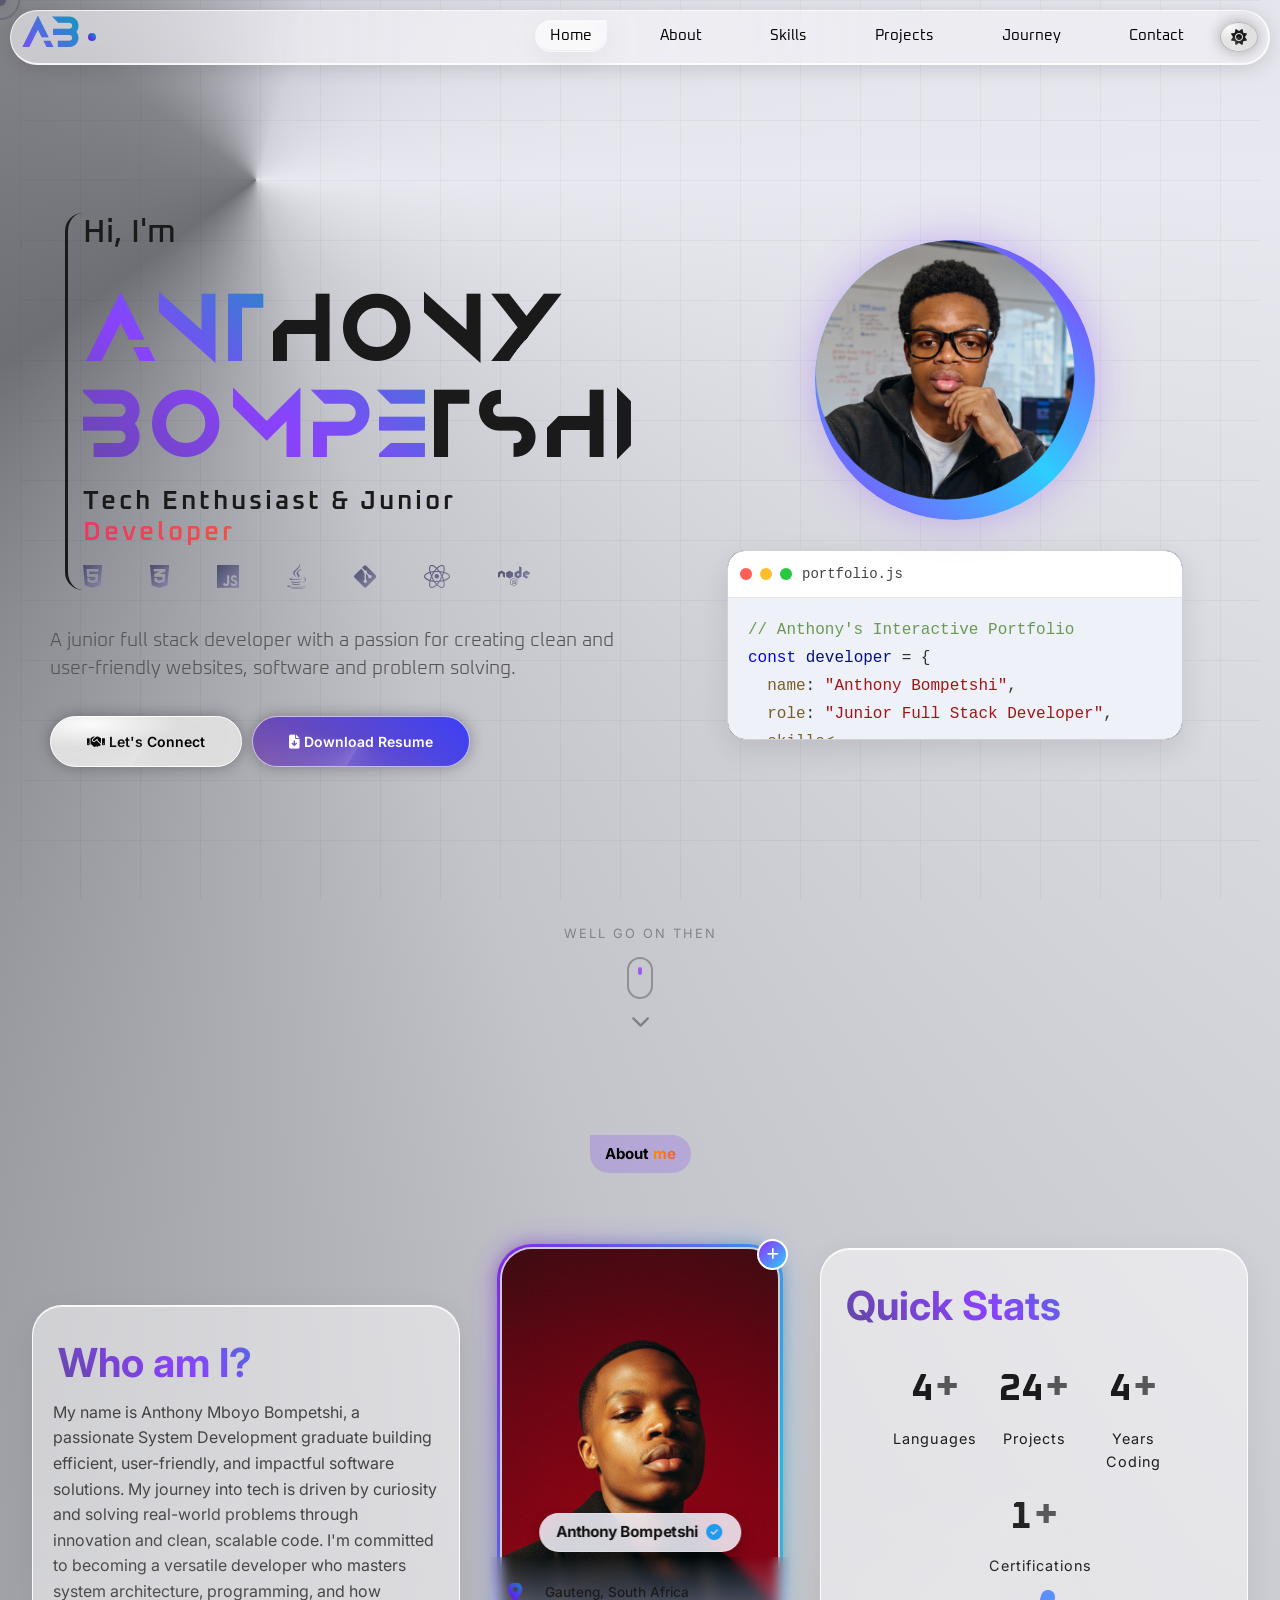
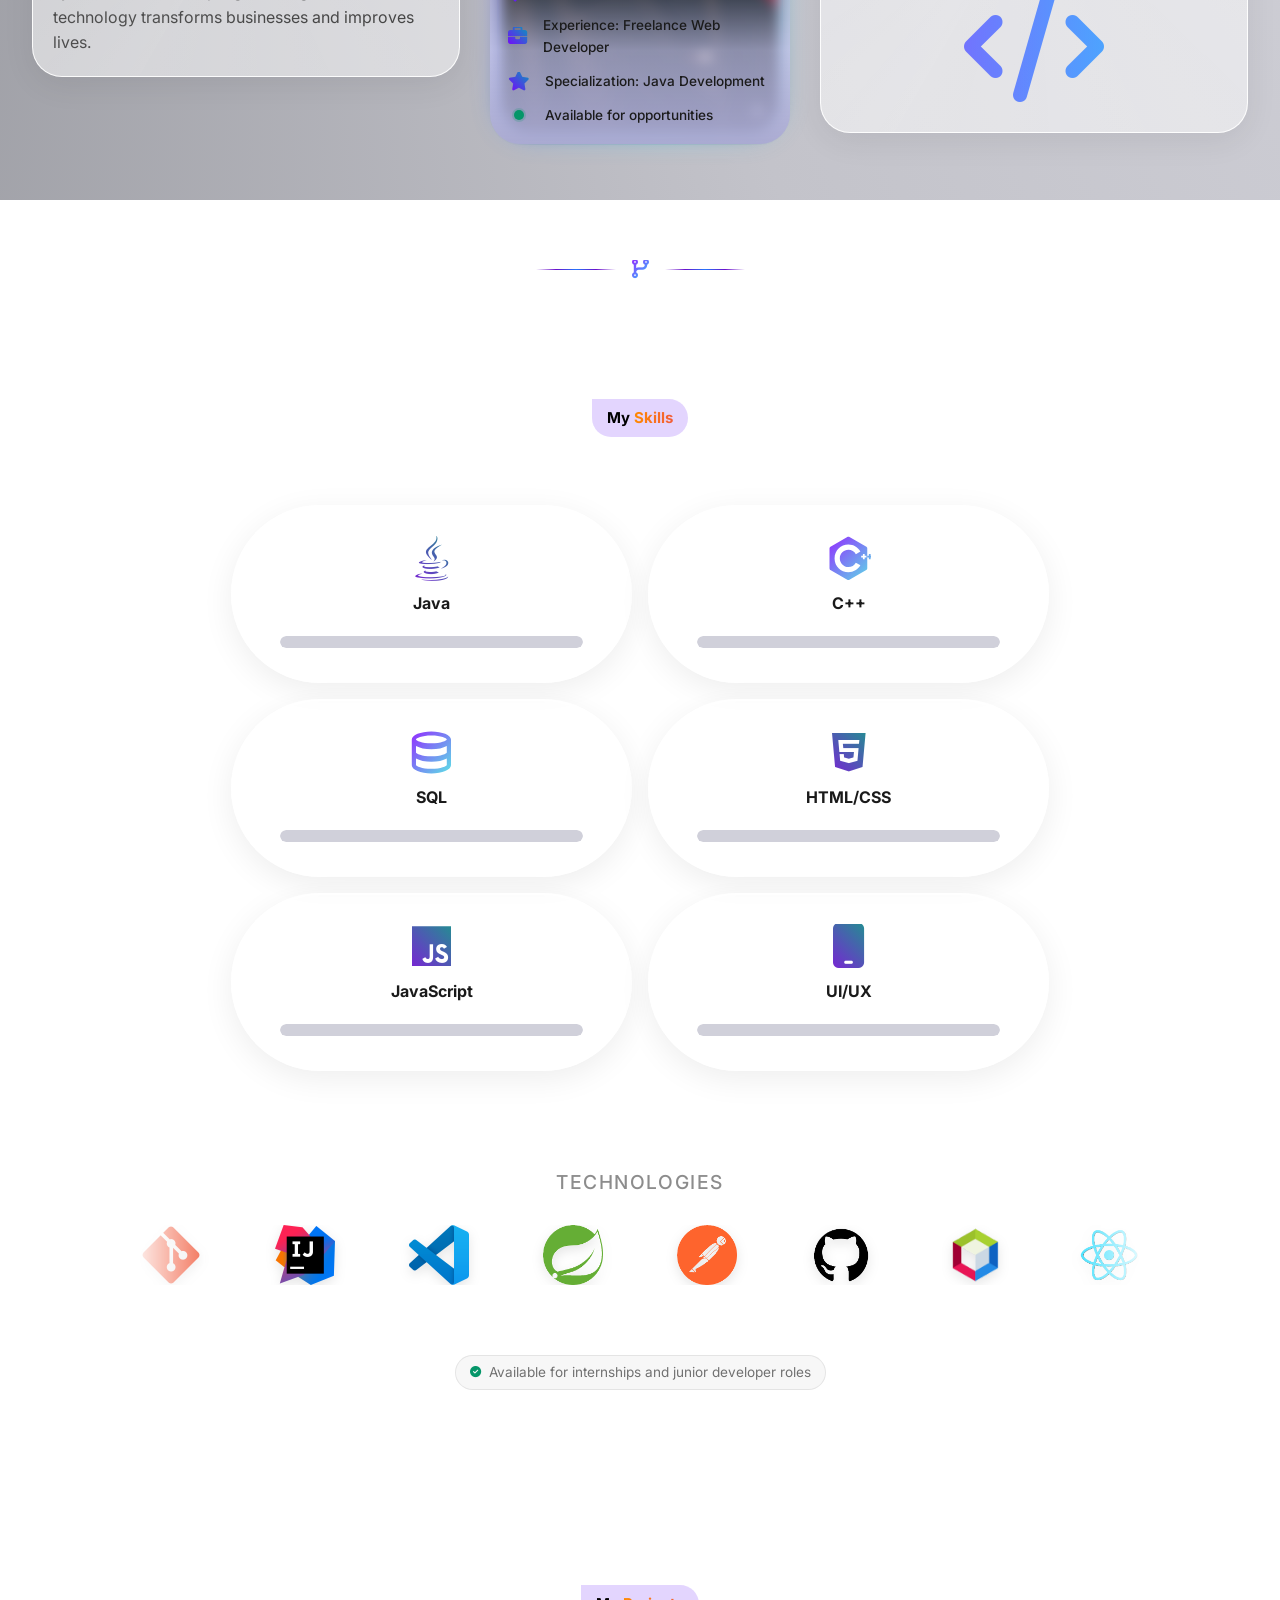
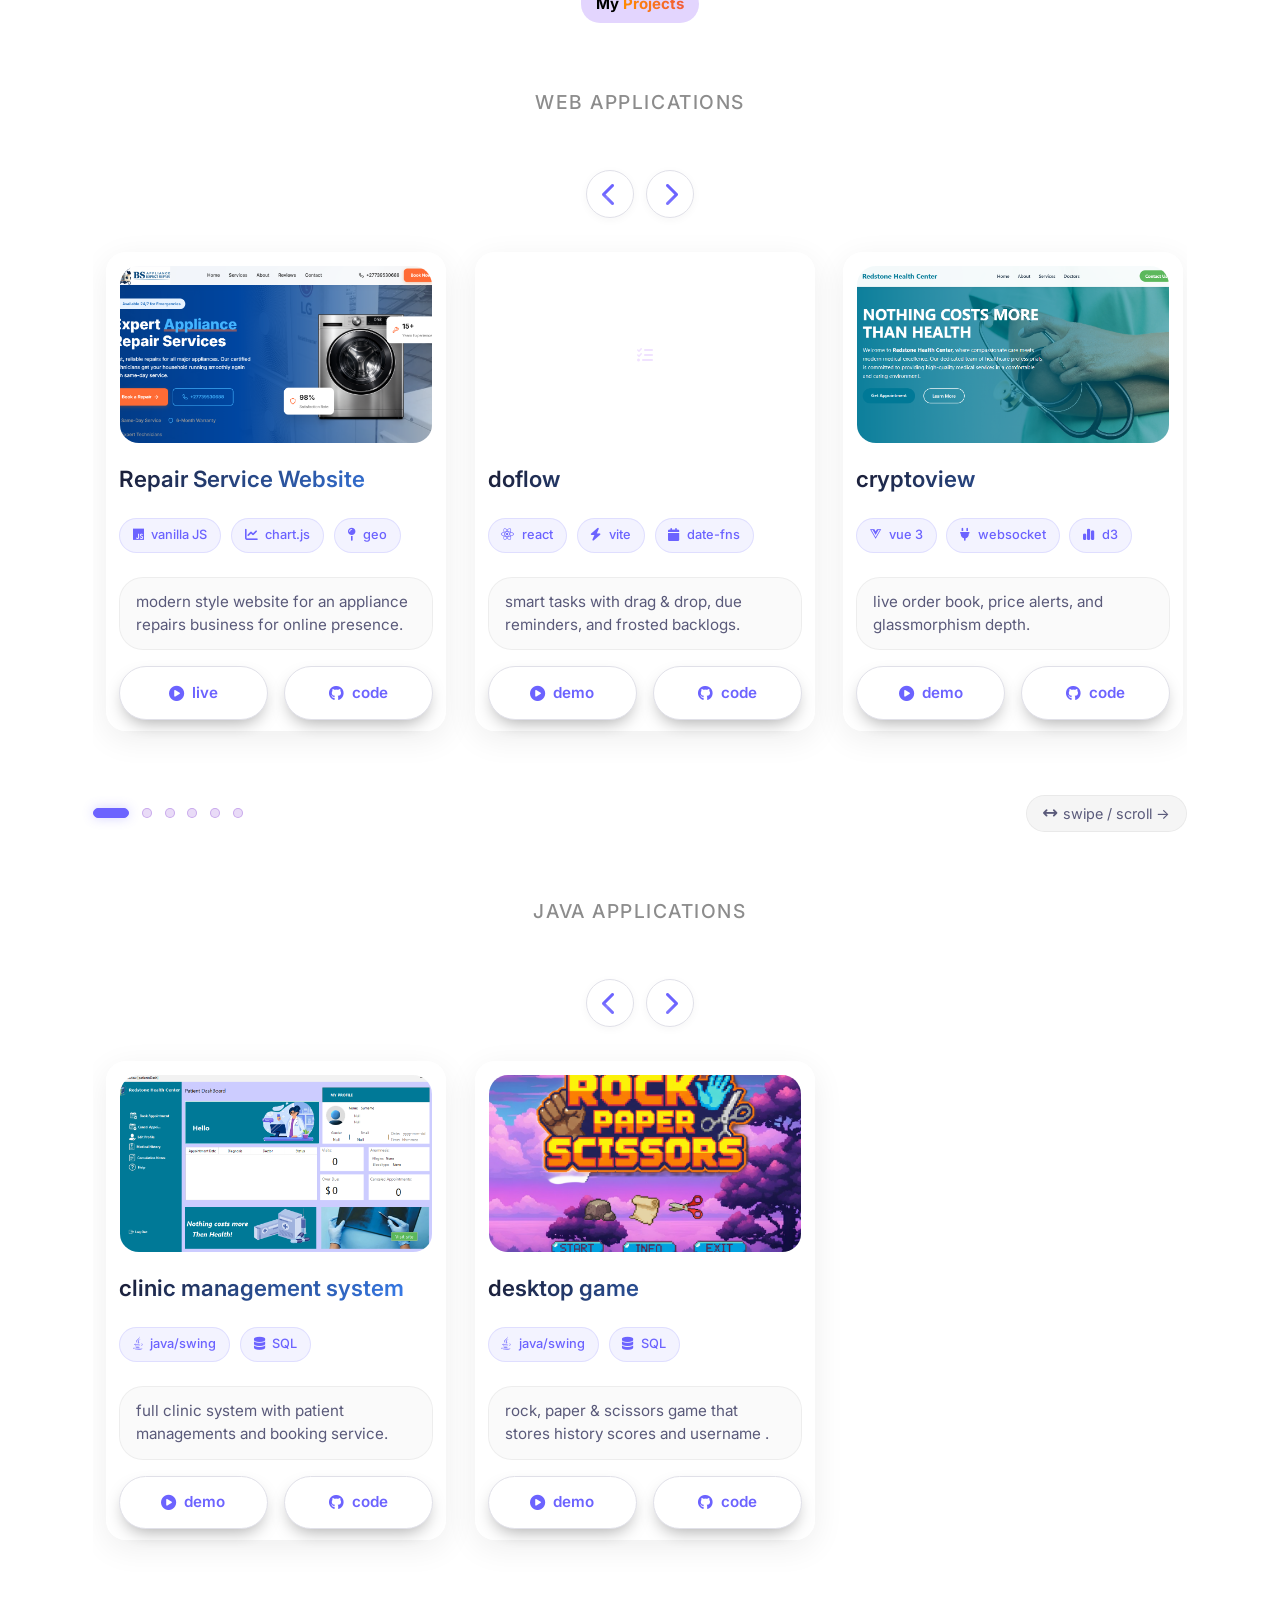
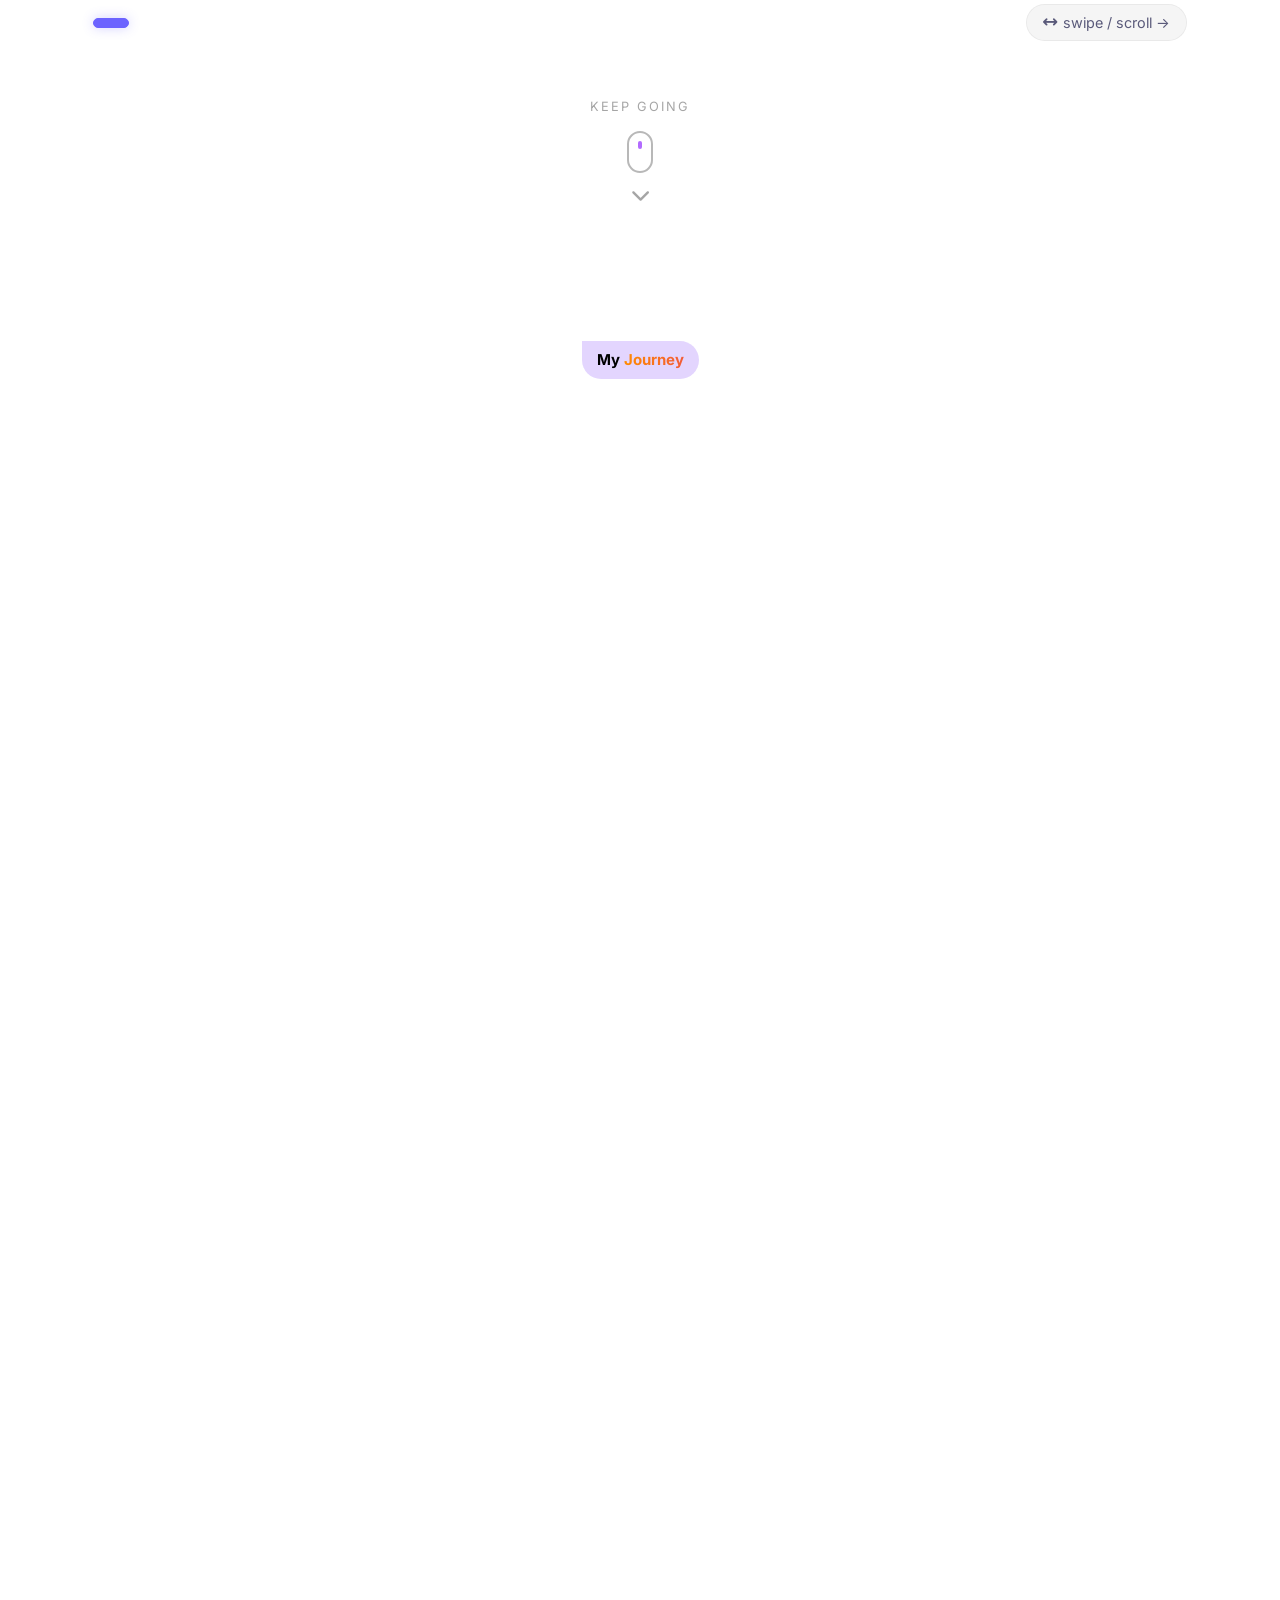
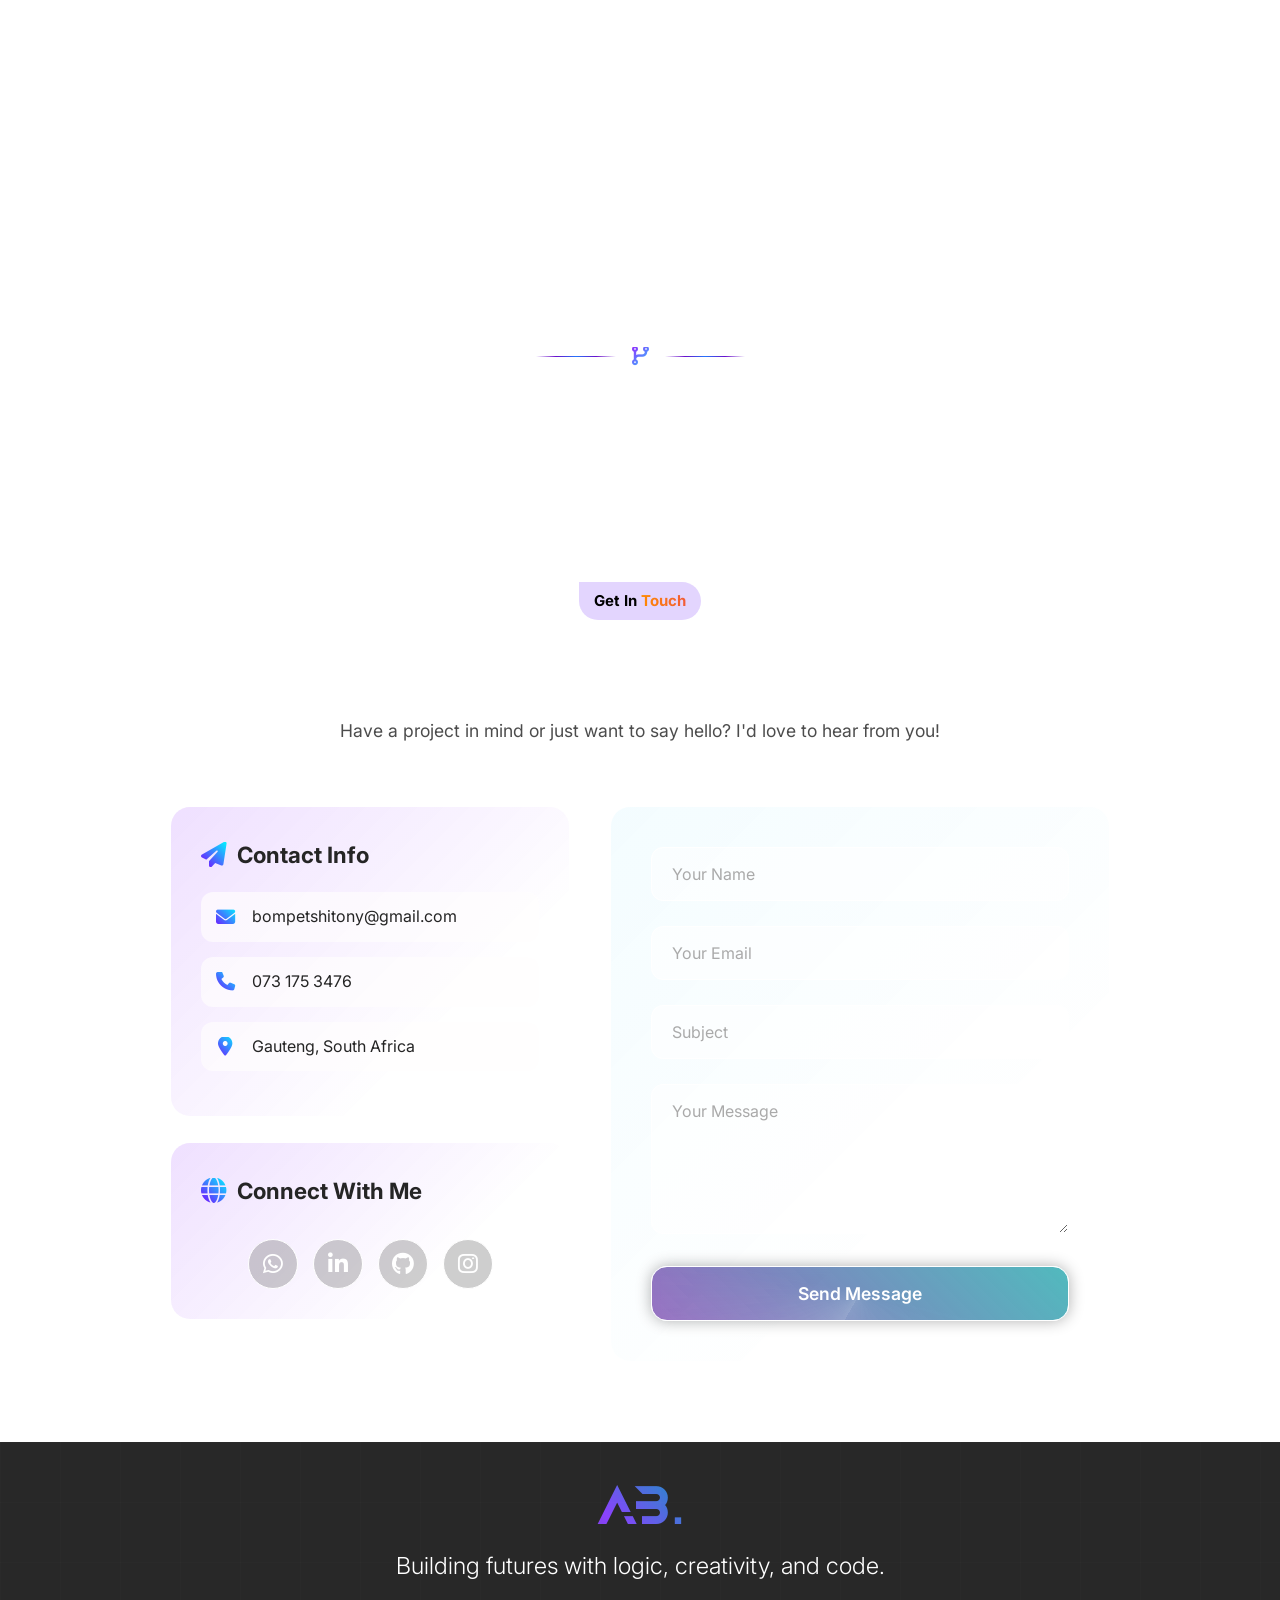
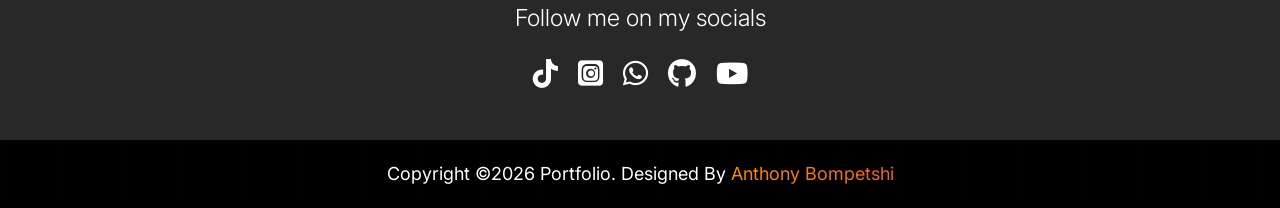
==== index.html @ 0a95c78e "Add files via upload new update on header section, fixed letter spacing etc" ====
<!DOCTYPE html>
<html lang="en">
<head>
<meta charset="UTF-8">
<meta name="viewport" content="width=device-width, initial-scale=1.0, maximum-scale=1.0, user-scalable=no, viewport-fit=cover">
<title>Anthony Bompetshi | Web Designer & Junior Developer</title>

<!-- Preconnect -->
<link rel="preconnect" href="https://fonts.googleapis.com">
<link rel="preconnect" href="https://fonts.gstatic.com" crossorigin>
<link rel="icon" type="image/png" href="favicon-96x96.png" sizes="96x96" />
<link rel="icon" type="image/svg+xml" href="favicon.svg" />
<link rel="shortcut icon" href="favicon.ico" />
<link rel="apple-touch-icon" sizes="180x180" href="apple-touch-icon.png" />
<meta name="apple-mobile-web-app-title" content="Anthony Bompetshi" />
<link rel="manifest" href="site.webmanifest" />
<!-- Only the 3 fonts actually used -->
<link href="https://fonts.googleapis.com/css2?family=Inter:wght@300;400;500;700&family=Oxanium:wght@400;500;600;700;800&display=swap" rel="stylesheet">

<!-- Font Awesome — loaded once, via preload -->
<link rel="preload" href="https://cdnjs.cloudflare.com/ajax/libs/font-awesome/6.5.2/css/all.min.css" as="style" onload="this.onload=null;this.rel='stylesheet'">
<noscript><link rel="stylesheet" href="https://cdnjs.cloudflare.com/ajax/libs/font-awesome/6.5.2/css/all.min.css"></noscript>

<link rel="stylesheet" href="home.css">
</head>
<body>

<!-- Rotating background — isolated element, not body::before -->
<div class="bg-rotate" aria-hidden="true"></div>

<!-- Splash screen -->
<div id="splash">
  <p class="nap"><span><i class="fa fa-angle-left fa-xs"></i></span>Hello <span>World/<i class="fa fa-angle-right fa-xs"></i></span></p>
   
</div>

<div class="page-container">
  <nav role="navigation" aria-label="Main navigation">
    <div class="logo">
      <h1 class="name">
        <span class="animation">AB</span><span class="pulsse"></span>
       
      </h1>
    </div>

    <button class="hamburger" id="hamburger" aria-label="Toggle menu" aria-expanded="false" aria-controls="nav-menu">
      <span class="bar"></span>
      <span class="bar"></span>
      <span class="bar"></span>
    </button>

    <ul id="nav-menu">
      <li><a href="#home" class="nav-link" data-section="home">Home</a></li>
      <li><a href="#AB"   class="nav-link" data-section="about">About</a></li>
      <li><a href="#MS"   class="nav-link" data-section="skills">Skills</a></li>
      <li><a href="#PR"   class="nav-link" data-section="projects">Projects</a></li>
      <li><a href="#JY"   class="nav-link" data-section="journey">Journey</a></li>
      <li><a href="#CX"   class="nav-link" data-section="contact">Contact</a></li>
      <li class="theme-toggle-item">
        <button id="theme-toggle" class="theme-toggle" aria-label="Toggle colour theme">
          <i class="fas fa-moon"></i>
        </button>
      </li>
    </ul>
  </nav>

  <!-- HEADER -->
  <header id="home">
    <div class="hero-grid"></div>
    <div class="split-screen">
      <div class="content-side">
        <div class="header-content">
          <div class="Vertical-line">
              <h1>Hi, I'm </h1>
            <h2><span class="name-animation"><span class="animation">ANT</span>HONY <span class="animation">BOMPE</span>TSHI</span></h2>
            <h3><span>Tech Enthusiast &amp; Junior <span class="animation-3">Developer</span></span></h3>
            <div class="floating-icons">
              <i class="fab fa-html5"></i>
                  <i class="fab fa-css3-alt"></i>
                  <i class="fab fa-js"></i>
                  <i class="fab fa-java"></i>
                  <i class="fab fa-git-alt"></i>
                  <i class="fab fa-react"></i>
                  <i class="fab fa-node"></i>
             </div>
          </div>
          <p>A junior full stack developer with a passion for creating clean and user-friendly websites, software and problem solving.</p>
          <div class="top-button">
            <a href="#CX"><button class="button-1" type="button"><i class="fa-solid fa-handshake"></i> Let's Connect</button></a>
            <a href="resume/cv.pdf" download="Anthony_Bompetshi_Resume.pdf"><button class="button-2" type="button"><i class="fa-solid fa-file-arrow-down"></i> Download Resume</button></a>
          </div>
        </div>
      </div>

      <div class="visual-side">
        <div class="profile-img" role="img" aria-label="Anthony Bompetshi profile photo"></div>
        <div class="code-editor" aria-label="Decorative code snippet">
          <div class="editor-header">
            <div class="editor-buttons">
              <div class="editor-btn btn-red"></div>
              <div class="editor-btn btn-yellow"></div>
              <div class="editor-btn btn-green"></div>
            </div>
            <div class="editor-title">portfolio.js</div>
          </div>
          <div class="editor-content" id="editorContent">
            <div class="code-line"><span class="code-comment">// Anthony's Interactive Portfolio</span></div>
            <div class="code-line"><span class="code-keyword">const</span> <span class="code-var">developer</span> = {</div>
            <div class="code-line">&nbsp;&nbsp;<span class="code-function">name</span>: <span class="code-string">"Anthony Bompetshi"</span>,</div>
            <div class="code-line">&nbsp;&nbsp;<span class="code-function">role</span>: <span class="code-string">"Junior Full Stack Developer"</span>,</div>
            <div class="code-line">&nbsp;&nbsp;<span class="code-function">skills</span>: [</div>
            <div class="code-line">&nbsp;&nbsp;&nbsp;&nbsp;<span class="code-string">"HTML5"</span>, <span class="code-string">"CSS3"</span>, <span class="code-string">"JavaScript"</span>,</div>
            <div class="code-line">&nbsp;&nbsp;&nbsp;&nbsp;<span class="code-string">"Responsive Design"</span>, <span class="code-string">"UI/UX"</span></div>
            <div class="code-line">&nbsp;&nbsp;],</div>
            <div class="code-line">&nbsp;&nbsp;<span class="code-function">projects</span>: <span class="code-number">12</span>,</div>
            <div class="code-line">};</div>
            <div class="code-line"></div>
            <div class="code-line"><span class="code-keyword">function</span> <span class="code-function">createPortfolio</span>() {</div>
            <div class="code-line">&nbsp;&nbsp;<span class="code-keyword">return</span> <span class="code-string">"Innovative &amp; user-focused"</span>;</div>
            <div class="code-line">}</div>
            <div class="code-line"></div>
            <div class="code-line"><span class="code-keyword">class</span> <span class="code-function">FutureGoals</span> {</div>
            <div class="code-line">&nbsp;&nbsp;<span class="code-function">constructor</span>() {</div>
            <div class="code-line">&nbsp;&nbsp;&nbsp;&nbsp;<span class="code-keyword">this</span>.master = <span class="code-string">"Advanced JavaScript"</span>;</div>
            <div class="code-line">&nbsp;&nbsp;&nbsp;&nbsp;<span class="code-keyword">this</span>.learn = <span class="code-string">"React &amp; Node.js"</span>;</div>
            <div class="code-line">&nbsp;&nbsp;&nbsp;&nbsp;<span class="code-keyword">this</span>.build = <span class="code-string">"Complex web apps"</span>;</div>
            <div class="code-line">&nbsp;&nbsp;}</div>
            <div class="code-line">}</div>
            <div class="code-line"></div>
            <div class="code-line"><span class="code-comment">// Let's build something amazing!</span><span class="typed-cursor">|</span></div>
          </div>
        </div>
      </div>
    </div>
  </header>
</div>

<!-- ===== OPTION 1: Animated Scroll Indicator ===== -->
<div class="scroll-indicator" id="scrollIndicator">
  <span>Well go on then</span>
  <div class="scroll-mouse">
    <div class="scroll-wheel"></div>
  </div>
  <i class="fas fa-chevron-down"></i>
</div>

<!-- ABOUT -->
<section class="about-section" id="AB">
  <div class="about-label">
    <h2>About <span class="animation-2">me</span></h2>
    <div class="line"></div>
  </div>
  <div class="me">
    <div class="div1">
      <h1><span class="animation">Who am I?</span></h1>
      <p>My name is Anthony Mboyo Bompetshi, a passionate System Development graduate building efficient, user-friendly, and impactful software solutions. My journey into tech is driven by curiosity and solving real-world problems through innovation and clean, scalable code. I'm committed to becoming a versatile developer who masters system architecture, programming, and how technology transforms businesses and improves lives.</p>
    </div>

    <!-- CENTER COLUMN: DIV2 = ALL FIXES APPLIED -->
      <div class="div2">
        <!-- Story ring: only wraps image, click opens story viewer -->
        <div class="story-ring" id="storyRing" role="button" aria-label="View story" tabindex="0">
          <div class="story-notification"><i class="fas fa-plus"></i></div>
          <div class="story-hint">
               <span class="hint-text">tap to view story</span>
               <span class="hint-arrow">👉</span>
          </div>
          <img src="images/me2.jpg" alt="Anthony Bompetshi - main portrait">
        </div>

        <!-- Verified nameplate sits above the blur overlay (higher z-index) -->
        <div class="verified-nameplate">
          <span class="verified-name">Anthony Bompetshi</span>
          <i class="fas fa-circle-check verified-tick"></i>
        </div>

        <!-- Image blur overlay: now sits ON TOP of image (z-index:20 > image z-index:2) so info text is visible -->
        <div class="image-blur">
          <div class="image-info">
            <div class="info-item"><i class="fas fa-map-marker-alt"></i><span>Gauteng, South Africa</span></div>
            <div class="info-item"><i class="fas fa-briefcase"></i><span>Experience: Freelance Web Developer</span></div>
            <div class="info-item"><i class="fas fa-star"></i><span>Specialization: Java Development</span></div>
            <div class="info-item"><span class="status-dot"></span><span>Available for opportunities</span></div>
          </div>
        </div>
      </div>

   

    <div class="div3">
      <h1><span class="animation">Quick Stats</span></h1>
      <div class="stats-section">
        <div class="stat"><div class="stat-number" data-target="4">0</div><div class="stat-label">Languages</div></div>
        <div class="stat"><div class="stat-number" data-target="30">0</div><div class="stat-label">Projects</div></div>
        <div class="stat"><div class="stat-number" data-target="4">0</div><div class="stat-label">Years Coding</div></div>
        <div class="stat"><div class="stat-number" data-target="1">0</div><div class="stat-label">Certifications</div></div>
      </div>
      <span class="animation"><i class="fa-solid fa-code" aria-hidden="true"></i></span>
    </div>
  </div>
</section>

<!-- ===== OPTION 4: Gradient Separator ===== -->

<div class="gradient-separator">
  <div class="separator-line"></div>
  <i class="fas fa-code-branch"></i>
  <div class="separator-line"></div>
</div>

<!-- SKILLS -->
<section class="Skills-section" id="MS">
  <div class="div4">
    <div class="about-label">
      <h2>My <span class="animation-2">Skills</span></h2>
      <div class="line"></div>
    </div>
    <div class="skills">
  <div class="skill">
    <i class="fa-brands fa-java" aria-hidden="true"></i>
    <h6>Java</h6>
    <div class="progress-div"><progress value="70" max="100" aria-label="Java 70%"></progress></div>
  </div>

  <div class="skill">
    <svg class="skill-svg" xmlns="http://www.w3.org/2000/svg" viewBox="0 0 128 128">
      <path fill="url(#cpp-grad)" d="M117.5 33.5l.3-.2c-.6-1.1-1.5-2.1-2.4-2.6L67.1 2.9c-.8-.5-1.9-.7-3.1-.7-1.2 0-2.3.3-3.1.7l-48 27.9c-1.7 1-2.9 3.5-2.9 5.4v55.7c0 1.1.2 2.3.9 3.4l-.2.1c.5.8 1.2 1.5 1.9 1.9l48.2 27.9c.8.5 1.9.7 3.1.7 1.2 0 2.3-.3 3.1-.7l48-27.9c1.7-1 2.9-3.5 2.9-5.4V36.1c.1-.8 0-1.7-.4-2.6zm-53.5 70c-21.8 0-39.5-17.7-39.5-39.5S42.2 24.5 64 24.5c14.7 0 27.5 8.1 34.3 20l-13 7.5C81.1 44.5 73.1 39.5 64 39.5c-13.5 0-24.5 11-24.5 24.5s11 24.5 24.5 24.5c9.1 0 17.1-5 21.3-12.4l13 7.5C91.5 95.4 78.7 103.5 64 103.5zm51.5-42h-5v5h-5v-5h-5v-5h5v-5h5v5h5v5zm17 0h-5v5h-5v-5h-5v-5h5v-5h5v5h5v5z"/>
      <defs>
        <linearGradient id="cpp-grad" x1="0%" y1="0%" x2="100%" y2="100%">
          <stop offset="0%" style="stop-color:#922dff"/>
          <stop offset="100%" style="stop-color:#5ce1e6"/>
        </linearGradient>
      </defs>
    </svg>
    <h6>C++</h6>
    <div class="progress-div"><progress value="30" max="100" aria-label="C++ 30%"></progress></div>
  </div>

  <div class="skill">
    <svg class="skill-svg" xmlns="http://www.w3.org/2000/svg" viewBox="0 0 128 128">
      <path fill="url(#sql-grad)" d="M64 4C33.1 4 8 14.3 8 27v74c0 12.7 25.1 23 56 23s56-10.3 56-23V27C120 14.3 94.9 4 64 4zm0 12c27.6 0 44 8.1 44 11s-16.4 11-44 11S20 30 20 27s16.4-11 44-11zM20 45.7C30.1 51.5 46.1 55 64 55s33.9-3.5 44-9.3V64c0 2.9-16.4 11-44 11S20 66.9 20 64V45.7zm0 36C30.1 87.5 46.1 91 64 91s33.9-3.5 44-9.3V100c0 2.9-16.4 11-44 11S20 102.9 20 100V81.7z"/>
      <defs>
        <linearGradient id="sql-grad" x1="0%" y1="0%" x2="100%" y2="100%">
          <stop offset="0%" style="stop-color:#922dff"/>
          <stop offset="100%" style="stop-color:#5ce1e6"/>
        </linearGradient>
      </defs>
    </svg>
    <h6>SQL</h6>
    <div class="progress-div"><progress value="60" max="100" aria-label="SQL 60%"></progress></div>
  </div>

  <div class="skill">
    <i class="fa-brands fa-html5" aria-hidden="true"></i>
    <h6>HTML/CSS</h6>
    <div class="progress-div"><progress value="85" max="100" aria-label="HTML/CSS 85%"></progress></div>
  </div>

  <div class="skill">
    <i class="fa-brands fa-js" aria-hidden="true"></i>
    <h6>JavaScript</h6>
    <div class="progress-div"><progress value="20" max="100" aria-label="JavaScript 20%"></progress></div>
  </div>

  <div class="skill">
    <i class="fa-solid fa-mobile" aria-hidden="true"></i>
    <h6>UI/UX</h6>
    <div class="progress-div"><progress value="90" max="100" aria-label="System Design 90%"></progress></div>
  </div>
</div>

<!-- MARQUEE SECTION – pure transparent stickers / labels / badges (no cards) -->
  <h3 class="tech-category">Technologies</h3>
    <section class="sticker-marquee" aria-label="floating brand sticker marquee">
        <div class="marquee-track">

            <!-- FIRST strip – 10 brand stickers, zero background, only badge+label -->
            <div class="marquee-content">
                <!-- Git badge -->
                <div class="brand-badge">
                    <img class="badge-img" src="images/Git_icon.svg.png" alt="Git" loading="lazy">
                    
                </div>
                <!-- IntelliJ -->
                <div class="brand-badge">
                    <img class="badge-img" src="images/IntelliJ_IDEA_Icon.svg.png" alt="IntelliJ" loading="lazy">
                    
                </div>
                <!-- Vs Code -->
                <div class="brand-badge">
                    <img class="badge-img" src="images/Visual_Studio_Code_1.35_icon.svg.png" alt="VS Code" loading="lazy">
                    
                </div>
                <!-- Spring Boot -->
                <div class="brand-badge">
                    <img class="badge-img" src="images/springboot.png" alt="Spring" loading="lazy">
                    
                </div>
                <!-- Postman -->
                <div class="brand-badge">
                    <img class="badge-img" src="images/postmanlogo.png" alt=" Postman" loading="lazy">
                    
                </div>
                <!-- GitHub -->
                <div class="brand-badge">
                    <img class="badge-img" src="images/GitHubLogo.png" alt="GitHub" loading="lazy">
                    
                </div>
                <!-- Netbeans -->
                <div class="brand-badge">
                    <img class="badge-img" src="images/NetbeansLogo.png" alt="Netbeans" loading="lazy">
                    
                </div>
                <!-- react -->
                <div class="brand-badge">
                    <img class="badge-img" src="images/react.png" alt="React" loading="lazy">
                    
                </div>
                
            </div>

            <!-- SECOND duplicate strip (exact same stickers, for seamless loop) -->
            <div class="marquee-content" aria-hidden="true">
              
                 <!-- Git badge -->
                <div class="brand-badge">
                    <img class="badge-img" src="images/Git_icon.svg.png" alt="Git" loading="lazy">
                    
                </div>
                <!-- IntelliJ -->
                <div class="brand-badge">
                    <img class="badge-img" src="images/IntelliJ_IDEA_Icon.svg.png" alt="IntelliJ" loading="lazy">
                    
                </div>
                <!-- Vs Code -->
                <div class="brand-badge">
                    <img class="badge-img" src="images/Visual_Studio_Code_1.35_icon.svg.png" alt="VS Code" loading="lazy">
                    
                </div>
                <!-- Spring Boot -->
                <div class="brand-badge">
                    <img class="badge-img" src="images/springboot.png" alt="Spring" loading="lazy">
                    
                </div>
                <!-- Postman -->
                <div class="brand-badge">
                    <img class="badge-img" src="images/postmanlogo.png" alt=" Postman" loading="lazy">
                    
                </div>
                <!-- GitHub -->
                <div class="brand-badge">
                    <img class="badge-img" src="images/GitHubLogo.png" alt="GitHub" loading="lazy">
                    
                </div>
                <!-- Netbeans -->
                <div class="brand-badge">
                    <img class="badge-img" src="images/NetbeansLogo.png" alt="Netbeans" loading="lazy">
                    
                </div>
                <!-- react -->
                <div class="brand-badge">
                    <img class="badge-img" src="images/react.png" alt="React" loading="lazy">
                    
                </div>
                
            </div>
        </div>
    </section>




    <div class="availability">
      <p><i class="fas fa-check-circle" aria-hidden="true"></i> Available for internships and junior developer roles</p>
    </div>
  </div>
</section>






<!-- PROJECTS -->
<section class="project-section" id="PR">
  <div class="div4">
    <div class="project-label">
      <div class="about-label">
        <h2>My <span class="animation-2">Projects</span></h2>
        <div class="line"></div>
      </div>

      <!-- ===== WEB PROJECTS ===== -->
      <h3 class="carousel-category">Web Applications</h3>
      <div class="carousel-container">
        <div class="carousel-header">
          <div class="header-nav">
            <button class="nav-arrow" id="arrowLeft" aria-label="Previous project"><i class="fas fa-chevron-left" aria-hidden="true"></i></button>
            <button class="nav-arrow" id="arrowRight" aria-label="Next project"><i class="fas fa-chevron-right" aria-hidden="true"></i></button>
          </div>
        </div>
        <div class="carousel-track" id="carouselTrack">

          <div class="project-card">
            <div class="card-picture"><img src="images/BSA.png" alt="BS Appliance Expect Repair" width="340" height="180" loading="lazy"></div>
            <h3 class="card-title">Repair Service Website</h3>
            <div class="lang-tools">
              <span class="chip"><i class="fab fa-js" aria-hidden="true"></i> vanilla JS</span>
              <span class="chip"><i class="fas fa-chart-line" aria-hidden="true"></i> chart.js</span>
              <span class="chip"><i class="fas fa-map-pin" aria-hidden="true"></i> geo</span>
            </div>
            <p class="card-description">modern style website for an appliance repairs business for online presence.</p>
            <div class="button-group">
              <a href="https://bsapplianceexpectrepairs.co.za/" class="btn" target="_blank" rel="noopener" ><i class="fas fa-play-circle" aria-hidden="true"></i> live</a>
              <a href="https://github.com/A3n7h0ny/BC-Appliance-Expect-Repair" class="btn" target="_blank" rel="noopener" ><i class="fab fa-github" aria-hidden="true"></i> code</a>
            </div>
          </div>

          <div class="project-card">
            <div class="card-picture"><i class="fas fa-list-check" aria-hidden="true"></i></div>
            <h3 class="card-title">doflow</h3>
            <div class="lang-tools">
              <span class="chip"><i class="fab fa-react" aria-hidden="true"></i> react</span>
              <span class="chip"><i class="fas fa-bolt" aria-hidden="true"></i> vite</span>
              <span class="chip"><i class="fas fa-calendar" aria-hidden="true"></i> date-fns</span>
            </div>
            <p class="card-description">smart tasks with drag &amp; drop, due reminders, and frosted backlogs.</p>
            <div class="button-group">
              <a href="#" class="btn" onclick="return demoAlert('demo')"><i class="fas fa-play-circle" aria-hidden="true"></i> demo</a>
              <a href="#" class="btn" onclick="return demoAlert('github')"><i class="fab fa-github" aria-hidden="true"></i> code</a>
            </div>
          </div>

          <div class="project-card">
            <div class="card-picture"><img src="images/RSW.png" alt="BS Appliance Expect Repair" width="340" height="180" loading="lazy"></i></div>
            <h3 class="card-title">cryptoview</h3>
            <div class="lang-tools">
              <span class="chip"><i class="fab fa-vuejs" aria-hidden="true"></i> vue 3</span>
              <span class="chip"><i class="fas fa-plug" aria-hidden="true"></i> websocket</span>
              <span class="chip"><i class="fas fa-chart-simple" aria-hidden="true"></i> d3</span>
            </div>
            <p class="card-description">live order book, price alerts, and glassmorphism depth.</p>
            <div class="button-group">
              <a href="#" class="btn" onclick="return demoAlert('demo')"><i class="fas fa-play-circle" aria-hidden="true"></i> demo</a>
              <a href="#" class="btn" onclick="return demoAlert('github')"><i class="fab fa-github" aria-hidden="true"></i> code</a>
            </div>
          </div>

          <div class="project-card">
            <div class="card-picture"><i class="fas fa-person-running" aria-hidden="true"></i></div>
            <h3 class="card-title">vitalis</h3>
            <div class="lang-tools">
              <span class="chip"><i class="fab fa-swift" aria-hidden="true"></i> swift</span>
              <span class="chip"><i class="fas fa-heart-pulse" aria-hidden="true"></i> healthkit</span>
              <span class="chip"><i class="fas fa-ring" aria-hidden="true"></i> activity</span>
            </div>
            <p class="card-description">workout metrics with live rings &amp; translucent cards.</p>
            <div class="button-group">
              <a href="#" class="btn" onclick="return demoAlert('demo')"><i class="fas fa-play-circle" aria-hidden="true"></i> demo</a>
              <a href="#" class="btn" onclick="return demoAlert('github')"><i class="fab fa-github" aria-hidden="true"></i> code</a>
            </div>
          </div>

          <div class="project-card">
            <div class="card-picture"><i class="fas fa-camera-retro" aria-hidden="true"></i></div>
            <h3 class="card-title">lumina</h3>
            <div class="lang-tools">
              <span class="chip"><i class="fab fa-python" aria-hidden="true"></i> python</span>
              <span class="chip"><i class="fas fa-palette" aria-hidden="true"></i> pillow</span>
              <span class="chip"><i class="fas fa-sliders" aria-hidden="true"></i> tkinter</span>
            </div>
            <p class="card-description">desktop photo filters with real-time glass preview.</p>
            <div class="button-group">
              <a href="#" class="btn" onclick="return demoAlert('demo')"><i class="fas fa-play-circle" aria-hidden="true"></i> demo</a>
              <a href="#" class="btn" onclick="return demoAlert('github')"><i class="fab fa-github" aria-hidden="true"></i> code</a>
            </div>
          </div>

          <div class="project-card">
            <div class="card-picture"><i class="fas fa-robot" aria-hidden="true"></i></div>
            <h3 class="card-title">neural chat</h3>
            <div class="lang-tools">
              <span class="chip"><i class="fab fa-node" aria-hidden="true"></i> node.js</span>
              <span class="chip"><i class="fas fa-brain" aria-hidden="true"></i> openai</span>
              <span class="chip"><i class="fas fa-comment" aria-hidden="true"></i> socket.io</span>
            </div>
            <p class="card-description">ai assistant with streaming replies &amp; frosted bubbles.</p>
            <div class="button-group">
              <a href="#" class="btn" onclick="return demoAlert('demo')"><i class="fas fa-play-circle" aria-hidden="true"></i> demo</a>
              <a href="#" class="btn" onclick="return demoAlert('github')"><i class="fab fa-github" aria-hidden="true"></i> code</a>
            </div>
          </div>

        </div>
        <div class="carousel-footer">
          <div class="indicator-dots" id="indicatorDots">
            <span class="dot active"></span><span class="dot"></span><span class="dot"></span>
            <span class="dot"></span><span class="dot"></span><span class="dot"></span>
          </div>
          <div class="scroll-hint" aria-hidden="true"><i class="fas fa-arrows-left-right"></i><span>swipe / scroll →</span></div>
        </div>
      </div>
      <!-- ===== END WEB ===== -->

      <!-- ===== JAVA PROJECTS ===== -->
      <h3 class="carousel-category">Java Applications</h3>
      <div class="carousel-container">
        <div class="carousel-header">
          <div class="header-nav">
            <button class="nav-arrow" id="arrowLeft2" aria-label="Previous project"><i class="fas fa-chevron-left" aria-hidden="true"></i></button>
            <button class="nav-arrow" id="arrowRight2" aria-label="Next project"><i class="fas fa-chevron-right" aria-hidden="true"></i></button>
          </div>
        </div>
        <div class="carousel-track" id="carouselTrack2">

          <div class="project-card">
            <div class="card-picture"><img src="images/Screenshot 2025-11-28 105558.png" alt="BS Appliance Expect Repair" width="340" height="180" loading="lazy"></i></div>
            <h3 class="card-title">clinic management system</h3>
            <div class="lang-tools">
              <span class="chip"><i class="fa-brands fa-java" aria-hidden="true"></i> java/swing</span>
              <span class="chip"><i class="fas fa-database" aria-hidden="true"></i> SQL</span>
            </div>
            <p class="card-description">full clinic system with patient managements and booking service.</p>
            <div class="button-group">
              <a href="#" class="btn" onclick="return demoAlert('demo')"><i class="fas fa-play-circle" aria-hidden="true"></i> demo</a>
              <a href="#" class="btn" onclick="return demoAlert('github')"><i class="fab fa-github" aria-hidden="true"></i> code</a>
            </div>
          </div>

          <div class="project-card">
            <div class="card-picture"><img src="images/Screenshot 2026-05-05 202351.png" alt="BS Appliance Expect Repair" width="340" height="180" loading="lazy"></i></div>
            <h3 class="card-title">desktop game</h3>
            <div class="lang-tools">
              <span class="chip"><i class="fa-brands fa-java" aria-hidden="true"></i> java/swing</span>
              <span class="chip"><i class="fas fa-database" aria-hidden="true"></i> SQL</span>
            </div>
            <p class="card-description">rock, paper &amp; scissors game that stores history scores and username .</p>
            <div class="button-group">
              <a href="#" class="btn" onclick="return demoAlert('demo')"><i class="fas fa-play-circle" aria-hidden="true"></i> demo</a>
              <a href="#" class="btn" onclick="return demoAlert('github')"><i class="fab fa-github" aria-hidden="true"></i> code</a>
            </div>
          </div>

          <!-- Add more Java project cards here -->

        </div>
        <div class="carousel-footer">
          <div class="indicator-dots" id="indicatorDots2">
            <span class="dot active"></span>
          </div>
          <div class="scroll-hint" aria-hidden="true"><i class="fas fa-arrows-left-right"></i><span>swipe / scroll →</span></div>
        </div>
      </div>
      <!-- ===== END JAVA ===== -->

    </div>
  </div>
</section>

<!-- ===== OPTION 1: Animated Scroll Indicator ===== -->
<div class="scroll-indicator" id="scrollIndicator">
  <span>Keep going</span>
  <div class="scroll-mouse">
    <div class="scroll-wheel"></div>
  </div>
  <i class="fas fa-chevron-down"></i>
</div>


<!-- JOURNEY -->
<section class="journey-section" id="JY">
  <div class="div9">
    <div class="section-title">
      <h2>My <span class="animation-2">Journey</span></h2>
      <div class="line"></div>
    </div>
    <div class="timeline">
      <div class="timeline-item">
        <div class="timeline-icon"><i class="fas fa-file-code" aria-hidden="true"></i></div>
        <div class="timeline-card">
          <h3><span class="animation">2021 — First Steps</span></h3>
          <p>Started exploring programming with HTML and understanding the concepts behind website structure.</p>
          <div class="project-tech"><span class="tech-tag">HTML</span></div>
        </div>
      </div>
      <div class="timeline-item">
        <div class="timeline-icon"><i class="fas fa-laptop-code" aria-hidden="true"></i></div>
        <div class="timeline-card">
          <h3><span class="animation">2022 — First Projects</span></h3>
          <p>Built my first websites and personal projects, learning HTML, CSS, and JavaScript.</p>
          <div class="project-tech"><span class="tech-tag">HTML</span><span class="tech-tag">CSS</span><span class="tech-tag">JavaScript</span></div>
        </div>
      </div>
      <div class="timeline-item">
        <div class="timeline-icon"><i class="fas fa-graduation-cap" aria-hidden="true"></i></div>
        <div class="timeline-card">
          <h3><span class="animation">2023 — Scholar</span></h3>
          <p>Enrolled to study System Dev, learnt programming in C++, networks and web development.</p>
          <div class="project-tech"><span class="tech-tag">HTML</span><span class="tech-tag">CSS</span><span class="tech-tag">C++</span></div>
        </div>
      </div>
      <div class="timeline-item">
        <div class="timeline-icon"><i class="fas fa-project-diagram" aria-hidden="true"></i></div>
        <div class="timeline-card">
          <h3><span class="animation">2023/24 — Big Projects</span></h3>
          <p>Built my first responsive website and banking system.</p>
          <div class="project-tech"><span class="tech-tag">HTML</span><span class="tech-tag">CSS</span><span class="tech-tag">C++</span></div>
        </div>
      </div>
      <div class="timeline-item">
        <div class="timeline-icon"><i class="fas fa-rocket" aria-hidden="true"></i></div>
        <div class="timeline-card">
          <h3><span class="animation">2025 — Today</span></h3>
          <p>Learning Java, building portfolios, and continuing to expand my skills 🚀.</p>
          <div class="project-tech"><span class="tech-tag">HTML</span><span class="tech-tag">CSS</span><span class="tech-tag">JavaScript</span><span class="tech-tag">Java</span></div>
        </div>
      </div>
    </div>
  </div>
</section>

<!-- ===== OPTION 4: Gradient Separator ===== -->

<div class="gradient-separator">
  <div class="separator-line"></div>
  <i class="fas fa-code-branch"></i>
  <div class="separator-line"></div>
</div>

<!-- CONTACT -->
<section class="contact-section" id="CX">
  <div class="section-title">
    <h2>Get In <span class="animation-2">Touch</span></h2>
    <div class="line"></div>
  </div>
  <p class="section-subtitle">Have a project in mind or just want to say hello? I'd love to hear from you!</p>
  <div class="contact-container">
    <div class="contact-info">
      <div class="info-card">
        <h3><i class="fas fa-paper-plane" aria-hidden="true"></i> Contact Info</h3>
        <div class="contact-detail" onclick="location.href='mailto:bompetshitony@gmail.com'">
          <i class="fas fa-envelope" aria-hidden="true"></i><span>bompetshitony@gmail.com</span>
        </div>
        <div class="contact-detail" onclick="location.href='tel:+27731753476'">
          <i class="fas fa-phone" aria-hidden="true"></i><span>073 175 3476</span>
        </div>
        <div class="contact-detail">
          <i class="fas fa-map-marker-alt" aria-hidden="true"></i><span>Gauteng, South Africa</span>
        </div>
      </div>
      <div class="info-card">
        <h3><i class="fas fa-globe" aria-hidden="true"></i> Connect With Me</h3>
        <div class="social-links">
          <a href="https://wa.me/27731753476"           class="social-link" target="_blank" rel="noopener" aria-label="WhatsApp"><i class="fab fa-whatsapp" aria-hidden="true"></i></a>
          <a href="https://www.linkedin.com"            class="social-link" target="_blank" rel="noopener" aria-label="LinkedIn"><i class="fab fa-linkedin-in" aria-hidden="true"></i></a>
          <a href="https://github.com/A3n7h0ny"         class="social-link" target="_blank" rel="noopener" aria-label="GitHub"><i class="fab fa-github" aria-hidden="true"></i></a>
          <a href="https://instagram.com/its.juss_tony" class="social-link" target="_blank" rel="noopener" aria-label="Instagram"><i class="fab fa-instagram" aria-hidden="true"></i></a>
        </div>
      </div>
    </div>
    <!-- Replace YOUR_FORM_ID with your actual Formspree ID to enable real email sending -->
    <div class="contact-form">
      <form class="form-card" action="https://formspree.io/f/YOUR_FORM_ID" method="POST" id="contactForm" novalidate>
        <div class="form-group"><input type="text"  name="name"    class="form-input" placeholder="Your Name"    required autocomplete="name"></div>
        <div class="form-group"><input type="email" name="email"   class="form-input" placeholder="Your Email"   required autocomplete="email"></div>
        <div class="form-group"><input type="text"  name="subject" class="form-input" placeholder="Subject"></div>
        <div class="form-group"><textarea           name="message" class="form-input" placeholder="Your Message" required></textarea></div>
        <button type="submit" class="submit-btn">Send Message</button>
      </form>
    </div>
  </div>
</section>

<!-- FOOTER -->
<footer class="footer">
  <div class="footer-grid"></div>
  <div class="footer-content">
    <h3><span class="animation">AB.</span></h3>
    <p>Building futures with logic, creativity, and code.</p>
    <p>Follow me on my socials</p>
    <ul class="socials" aria-label="Social media links">
      <li><a href="https://tiktok.com/@its.juss_tony"      target="_blank" rel="noopener" aria-label="TikTok"><i class="fa-brands fa-tiktok" aria-hidden="true"></i></a></li>
      <li><a href="https://instagram.com/its.juss_tony"    target="_blank" rel="noopener" aria-label="Instagram"><i class="fa-brands fa-square-instagram" aria-hidden="true"></i></a></li>
      <li><a href="https://wa.me/27731753476"              target="_blank" rel="noopener" aria-label="WhatsApp"><i class="fa-brands fa-whatsapp" aria-hidden="true"></i></a></li>
      <li><a href="https://github.com/A3n7h0ny"            target="_blank" rel="noopener" aria-label="GitHub"><i class="fab fa-github" aria-hidden="true"></i></a></li>
      <li><a href="https://youtube.com/@tonybompetshi2329" target="_blank" rel="noopener" aria-label="YouTube"><i class="fa-brands fa-youtube" aria-hidden="true"></i></a></li>
    </ul>
  </div>
  <div class="footer-bottom">
    <p>copyright &copy;2026 Portfolio. Designed by <span class="animation-2">Anthony Bompetshi</span></p>
  </div>
</footer>


<!-- STORY OVERLAY -->
<div class="story-overlay" id="storyOverlay" role="dialog" aria-modal="true" aria-label="Anthony's story">
  <div class="story-viewer">
    <div class="story-progress" id="storyProgress"></div>
    <div class="story-header">
      <div class="story-user">
        <img src="images/me2.jpg" class="story-avatar" alt="Anthony">
        <div class="story-user-info">
          <span class="story-username">Anthony Bompetshi</span>
          <span class="story-time">Developer · South Africa</span>
        </div>
      </div>
      <button class="story-close" id="storyClose" aria-label="Close story">
        <i class="fas fa-times"></i>
      </button>
    </div>
    <div class="story-content" id="storyContent"></div>
    <div class="story-tap-left"  id="storyTapLeft"></div>
    <div class="story-tap-right" id="storyTapRight"></div>
    <div class="story-caption"   id="storyCaption"></div>
  </div>
</div>

<!-- Custom Pointer -->
<div class="cursor-dot"></div>
<div class="cursor-outline"></div>

<script src="portfilioJS.js"></script>
</body>
</html>
---- home.css ----
@font-face {
  font-family: 'Anurati';
  src: url('ANURATI Free Font/Anurati-Regular.otf') format('opentype');
  font-weight: normal;
  font-style: normal;
}

/* ============================================================
   RESET
   ============================================================ */
*, *::before, *::after { margin: 0; padding: 0; box-sizing: border-box; }

*:focus-visible { outline: 2px solid #922dff; outline-offset: 2px; }
* {
  -webkit-tap-highlight-color: transparent;
  user-select: none;
}

/* Hide default cursor on interactive elements if desired */


.cursor-dot, .cursor-outline {
  position: fixed;
  top: 0;
  left: 0;
  border-radius: 50%;
  pointer-events: none;
  z-index: 999999;
  transition: transform 0.1s ease;
}

.cursor-dot {
  width: 12px;
  height: 12px;
  background: rgba(255, 255, 255, 0.685);
   box-shadow: 0 0 8px rgba(253, 253, 253, 0.445);
  transform: translate(-50%, -50%);
}

.cursor-outline {
  width: 40px;
  height: 40px;
  border: 2px solid rgba(255, 255, 255, 0.4);
  transform: translate(-50%, -50%);
  transition: transform 0.2s ease, width 0.3s, height 0.3s;
}
body.light-mode .cursor-dot {
  
   background: #5a5a6e;
  box-shadow: 0 0 8px rgba(90, 90, 110, 0.5);
}

body.light-mode .cursor-outline {
 
   border: 2px solid rgba(90, 90, 110, 0.5);
}
body.light-mode .cursor-hover {
  background: rgba(106, 17, 203, 0.);
  border-color: transparent;
  
}

/* Interaction State */
.cursor-hover {
  width: 60px;
  height: 60px;
  background: rgba(255, 255, 255, 0);
  
  border-color: transparent;
}

/* Hide custom cursor on mobile devices */
@media (max-width: 768px), (pointer: coarse) {
  .cursor-dot, 
  .cursor-outline {
    display: none !important;
  }
  
  body {
    cursor: auto !important;
  }
  
  a, button, .btn, .project-card, .nav-link, .social-link {
    cursor: auto !important;
  }
}
/* ============================================================
   BACKGROUND — isolated GPU layer (fixes the 300% body::before)
   ============================================================ */
.bg-rotate {
  position: fixed;
  top: -100%; left: -100%;
  width: 300%; height: 300%;
  background: conic-gradient(
    from 90deg at 40% 40%,
    #301b61, #1a0c35 20%, #000000 40%, #000042 60%, #000363 80%, #301b61
  );
  z-index: -2;
  transform-origin: center center;
  animation: slowRotate 50s linear infinite;
  will-change: transform;
  pointer-events: none;
}

 /* ============================================================
     OPTION 1: Animated Scroll Indicator
     ============================================================ */
  .scroll-indicator {
    display: flex;
    flex-direction: column;
    align-items: center;
    gap: 0.8rem;
    margin: 1.5rem auto 0.5rem;
    opacity: 0.7;
    transition: opacity 0.3s;
    cursor: pointer;
  }
  
  .scroll-indicator:hover {
    opacity: 1;
  }
  
  .scroll-indicator span {
    font-family: 'Inter', sans-serif;
    font-size: 0.8rem;
    letter-spacing: 2px;
    text-transform: uppercase;
    color: rgba(255,255,255,0.6);
  }
  
  .scroll-mouse {
    width: 26px;
    height: 42px;
    border: 2px solid rgba(255,255,255,0.5);
    border-radius: 20px;
    position: relative;
  }
  
  .scroll-wheel {
    width: 4px;
    height: 8px;
    background: #922dff;
    border-radius: 2px;
    position: absolute;
    top: 8px;
    left: 50%;
    transform: translateX(-50%);
    animation: scrollWheel 2s ease infinite;
  }
  
  @keyframes scrollWheel {
    0% { transform: translateX(-50%) translateY(0); opacity: 1; }
    80% { transform: translateX(-50%) translateY(15px); opacity: 0; }
    100% { transform: translateX(-50%) translateY(0); opacity: 0; }
  }
  
  .scroll-indicator i {
    font-size: 1.2rem;
    color: rgba(255,255,255,0.5);
    animation: bounce 2s ease infinite;
  }
  
  @keyframes bounce {
    0%, 100% { transform: translateY(0); }
    50% { transform: translateY(5px); }
  }
  
  body.light-mode .scroll-indicator span,
  body.light-mode .scroll-indicator i {
    color: rgba(0,0,0,0.5);
  }
  
  body.light-mode .scroll-mouse {
    border-color: rgba(0,0,0,0.4);
  }

 
  /* ============================================================
     OPTION 3: Floating Tech Icons
     ============================================================ */
  .floating-icons {
    display: flex;
    justify-content: left;
    align-items: left;
    gap: 3rem;
    margin: 1rem auto 0rem;
    flex-wrap: wrap;
  }
  body.light-mode .floating-icons i {
    background: linear-gradient(135deg, #4a4a6a, #8a8aaa);
    background-clip: text;
  -webkit-background-clip: text;
  color: transparent;
  } 
  
  .floating-icons i {
    font-size: 1.6rem;
    background: linear-gradient(135deg, rgba(255,255,255,0.6), rgba(255,255,255,0.3));
    background-clip: text;
    -webkit-background-clip: text;
    color: transparent;
    transition: all 0.3s ease;
    cursor: default;
  }
  @media (max-width: 480px){
    .floating-icons i { font-size: 1.7rem; }
    .floating-icons { gap: 1.2rem;}

  }
  
  
  .floating-icons i:hover {
    transform: translateY(-8px) scale(1.1);
  }
  
  /* Staggered animation */
  .floating-icons i:nth-child(1) { animation: float 3s ease-in-out infinite; }
  .floating-icons i:nth-child(2) { animation: float 3s ease-in-out infinite 0.3s; }
  .floating-icons i:nth-child(3) { animation: float 3s ease-in-out infinite 0.6s; }
  .floating-icons i:nth-child(4) { animation: float 3s ease-in-out infinite 0.9s; }
  .floating-icons i:nth-child(5) { animation: float 3s ease-in-out infinite 1.2s; }
  .floating-icons i:nth-child(6) { animation: float 3s ease-in-out infinite 1.5s; }
  .floating-icons i:nth-child(7) { animation: float 3s ease-in-out infinite 1.8s; }
  
  
  @keyframes float {
    0%, 100% { transform: translateY(0); }
    50% { transform: translateY(-8px); }
  }

  /* ============================================================
     OPTION 4: Gradient Separator
     ============================================================ */
  .gradient-separator {
    display: flex;
    align-items: center;
    justify-content: center;
    gap: 1rem;
    margin: 4rem auto 0.5rem;
  }
  
  .separator-line {
    width: 80px;
    height: 1px;
    background: linear-gradient(90deg, transparent, #922dff, #2cceff, #922dff, transparent);
  }
  
  .gradient-separator i {
    font-size: 1.2rem;
    background: linear-gradient(135deg, #922dff, #2cceff);
    background-clip: text;
    -webkit-background-clip: text;
    color: transparent;
    animation: rotatePulse 2s ease infinite;
  }
  
  @keyframes rotatePulse {
    0%, 100% { transform: rotate(0deg) scale(1); opacity: 0.6; }
    50% { transform: rotate(180deg) scale(1.2); opacity: 1; }
  }
  
  body.light-mode .separator-line {
    background: linear-gradient(90deg, transparent, #6a11cb, #2575fc, #6a11cb, transparent);
  }

/* ============================================================
   KEYFRAMES — each defined exactly once
   ============================================================ */
@keyframes slowRotate  { from { transform: rotate(0deg); }   to { transform: rotate(360deg); } }
@keyframes fadeOut     { to   { opacity: 0; visibility: hidden; } }
@keyframes blink       { 50%  { opacity: 0; } }
@keyframes pulse       { 0%, 100% { transform: scale(1); }   50% { transform: scale(1.1); } }

@keyframes bounceIn {
  0%   { opacity: 0; transform: scale(0.3); }
  50%  { opacity: 1; transform: scale(1.05); }
  70%  { transform: scale(0.9); }
  100% { opacity: 1; transform: scale(1); }
}

@keyframes gradientShift {
  0%   { background-position: 0% 50%; }
  50%  { background-position: 100% 50%; }
  100% { background-position: 0% 50%; }
}
@keyframes gradientText {
  0%   { background-position: 0% 50%; }
  50%  { background-position: 100% 50%; }
  100% { background-position: 0% 50%; }
}

@keyframes gradientMove {
  0%   { background-position: 0% 50%; }
  50%  { background-position: 100% 50%; }
  100% { background-position: 0% 50%; }
}

@keyframes liquidShine {
  0%   { transform: translateX(-25%) translateY(0); }
  25%  { transform: translateX(25%)  translateY(0); }
  50%  { transform: translateX(-15%) translateY(0); }
  75%  { transform: translateX(15%)  translateY(0); }
  100% { transform: translateX(-25%) translateY(0); }
}

@keyframes pulsse {
  0%, 100% { opacity: 1; transform: scale(1); }
  50%       { opacity: 0.3; transform: scale(1.5); }
}


@keyframes glowPulse {
  0%   { box-shadow: 0 0 0  rgba(146, 45, 255, 0); }
  50%  { box-shadow: 0 0 20px rgba(146, 45, 255, 0.8); }
  100% { box-shadow: 0 0 0  rgba(146, 45, 255, 0); }
}

/* ============================================================
   BASE
   ============================================================ */
html {
  scroll-behavior: smooth;
  overscroll-behavior: none;
  color: white;
  font-size: 16px;
  
}

body {
  overflow-x: hidden;
  width: 100%;
  line-height: 1.6;
  min-height: 100vh;
   font-family: 'Inter', -apple-system, BlinkMacSystemFont, 'Segoe UI', Roboto ,sans-serif;
    cursor:none;
}

body.no-scroll, body.menu-open { overflow: hidden; }

:target { scroll-margin-top: 80px; }

@media (prefers-reduced-motion: reduce) {
  html { scroll-behavior: auto; }
  .bg-rotate, .animation, .name-animation, .profile-img { animation: none !important; }
}

/* ============================================================
   ANIMATION UTILITIES
   ============================================================ */
.animation {
  background: linear-gradient(45deg,#ffffff, #8a42fd, #2cceff, #922dff);
  background-size: 300% 300%;
  background-clip: text;
  -webkit-background-clip: text;
  color: transparent;
  animation: gradientShift 8s ease-in-out infinite;
}

.animation-3 { 
  background: linear-gradient(45deg,#e52e71,#ff8a00);
  background-size: 300% 300%;
  background-clip: text;
  -webkit-background-clip: text;
  color: transparent;
  animation: gradientText 8s ease-in-out infinite;
 }

.animation-2 {
  background: linear-gradient(90deg,  #ff8a00, #e52e71,#ff8a00);
  background-size: 400% 400%;
  background-clip: text;
  -webkit-background-clip: text;
  -webkit-text-fill-color: transparent;
  animation: gradientMove 3s linear infinite;
}
.hero-grid{
  position:absolute;inset:0;
  background-image:
    linear-gradient(rgba(177, 177, 177, 0.04) 1px, transparent 1px),
    linear-gradient(90deg,rgba(165, 165, 165, 0.04) 1px,transparent 1px);
  background-size:60px 60px;
  pointer-events:none;
  z-index: -1;
}

.footer-grid {
  position: absolute;
  inset: 0;
  background-image:
    linear-gradient(rgba(122, 66, 253, 0.03) 1px, transparent 1px),
    linear-gradient(90deg, rgba(160, 51, 248, 0.03) 1px, transparent 1px);
  background-size: 60px 60px;
  pointer-events: none;
  z-index: 1;
}
body.light-mode .footer-grid{
   position:absolute;inset:0;
  background-image:
    linear-gradient(rgba(255, 255, 255, 0.01) 1px, transparent 1px),
    linear-gradient(90deg,rgba(255, 255, 255, 0.01) 1px,transparent 1px);
  background-size:60px 60px;
  pointer-events:none;
  z-index: 1;
}

body.light-mode .hero-grid{
   position:absolute;inset:0;
  background-image:
    linear-gradient(rgba(24, 24, 24, 0.04) 1px, transparent 1px),
    linear-gradient(90deg,rgba(24, 24, 24, 0.04) 1px,transparent 1px);
  background-size:60px 60px;
  pointer-events:none;
  z-index: -1;
}
/* ============================================================
   SPLASH
   ============================================================ */
#splash {
  font-family: 'Courier New', 'Fira Code', 'JetBrains Mono', monospace;
  position: fixed;
  inset: 0;
  display: flex;
  align-items: center;
  justify-content: center;
  color: #922dff;
  font-size: 3rem;
  font-weight: 700;
  z-index: 9999;
  animation: fadeOut 2.5s ease-in-out forwards;
  animation-delay: 3.5s;
}

/* Mobile-specific letter-spacing */
@media (max-width: 768px) {
  #splash {
    letter-spacing: 0px;  /* No spacing on mobile */
    font-size: 2.7rem;    /* Slightly smaller for better fit */
  }
}

/* Desktop can have subtle spacing */
@media (min-width: 769px) {
  #splash {
    letter-spacing: 3px;
  }
}

#splash::before {
  content: '';
  position: absolute;
  inset: 0;
  background: conic-gradient(
    from 90deg at 40% 40%,
    #301b61, #1a0c35 20%, #000000 40%, #000042 60%, #000363 80%, #301b61
  );
  z-index: -1;
}

#splash span { color: white; }
#splash .nap { animation: pulse 1s ease; }


/* ============================================================
   THEME TOGGLE
   ============================================================ */
.theme-toggle-item { display: flex; align-items: center; margin-left: 10px; }

.theme-toggle {
  background: none;
  border: 1px solid rgb(158, 158, 158);
  color: white;
  font-size: 1rem;
  cursor: pointer;
  height: 30px;
  border-radius: 50%;
  display: flex;
  align-items: center;
  justify-content: center;
  padding: 10px;
}

.theme-toggle:hover { background-color: rgba(226, 226, 226, 0.1); }

/* ============================================================
   LIGHT MODE
   ============================================================ */
body.light-mode { color: #1a1a1a; }

body.light-mode .bg-rotate {
  background: conic-gradient(
    from 90deg at 40% 40%,
  #e8e8f0, #c3c3ca 20%,  #6d6f75 40%, #83848a 60%, #d1d1db 80%, #e8e8f0
  );
}

body.light-mode nav {
  background: rgba(240, 240, 245, 0.65)  !important;
  border: 1px solid rgba(255,255,255,0.733);
  border-bottom: 2px solid rgba(255,255,255,0.836);
  border-right:  2px solid rgba(255,255,255,0.932);
   box-shadow: 0 4px 20px rgba(0, 0, 0, 0.13);
}


body.light-mode .code-editor {
  background: #f5f5f5;
  border: 1px solid #ccd1db;
  box-shadow: 0 10px 30px rgba(0, 0, 0, 0.1);
}

body.light-mode .editor-header {
  background: #e0e0e0;
  border-bottom: 1px solid rgba(0, 0, 0, 0.1);
}

body.light-mode .editor-title {
  color: #424242;
}

body.light-mode .editor-content {
  background: #eff1f8;
  color: #333333;
}

body.light-mode .code-line      { color: #333333; }
body.light-mode .code-comment   { color: #6a9955; }
body.light-mode .code-keyword   { color: #0000ff; }
body.light-mode .code-function  { color: #795e26; }
body.light-mode .code-var       { color: #001080; }
body.light-mode .code-string    { color: #a31515; }
body.light-mode .code-number    { color: #098658; }
body.light-mode .typed-cursor   { background: #333333; }

body.light-mode .nav-link     { color: #000 !important; }
body.light-mode .theme-toggle {  color: #1a1a1a; 
                                border-color: rgba(0, 0, 0, 0.2); 
                              }
body.light-mode .bar          { background-color: #242424; }


body.light-mode .pulsse {
  
  background:  linear-gradient(45deg,    #7b00ff, #00a5b5);
}

/* Header Content */
body.light-mode .header-content h1,
body.light-mode .header-content h2,
body.light-mode .header-content h3 {
  color: #1a1a1a;
}

body.light-mode .header-content p {
  color: #555;
}

body.light-mode .Vertical-line { 
  border-left: 3px solid #1a1a1a; 
}

body.light-mode .animation {
  background: linear-gradient(45deg,#4a4a6a, #8a42fd,   #00a5b5, #7b00ff);
  background-size: 300% 300%;
  background-clip: text;
  -webkit-background-clip: text;
  color: transparent;
  animation: gradientShift 8s ease-in-out infinite;
}

body.light-mode .animation-2 { color: #6a11cb; }

body.light-mode #splash { color: #5500c4; }
body.light-mode #splash span { color: #000; }
body.light-mode #splash::before {
  background: conic-gradient(
    from 90deg at 40% 40%,
    #e8e8f0, #c3c3ca 20%,  #6d6f75 40%, #83848a 60%, #d1d1db 80%, #e8e8f0
  );
}

body.light-mode .me .div1,
body.light-mode .me .div3,
body.light-mode .skill,
body.light-mode .project-card {
  background:
    radial-gradient(120% 120% at 20% 15%, rgba(255,255,255,0.5), rgba(255,255,255,0) 40%),
    linear-gradient(to bottom right, rgba(255,255,255,0.4), rgba(255,255,255,0.1));
  background: rgba(255, 255, 255, 0.5); /* more opaque = no blur needed */
  backdrop-filter: none;
  border: 1px solid rgba(255,255,255,0.9);
  box-shadow: 0 8px 32px rgba(0,0,0,0.07), inset 0 1px 0 rgba(255,255,255,0.8);
}

body.light-mode .me .div2 img {
  border: 2px solid rgba(212, 212, 212, 0.925);
  border-bottom: 2px solid #5a5a5a;
  box-shadow: 0 0 15px rgba(0,0,0,0.247);
}
/* Light mode status dot - more visible */
body.light-mode .status-dot {
  background: #059669; /* Darker emerald for contrast on light backgrounds */
  box-shadow: 0 0 0 2px rgba(5, 150, 105, 0.2);
  animation: statusPulseLight 2s ease infinite;
}

@keyframes statusPulseLight {
  0%, 100% { 
    transform: scale(1); 
    box-shadow: 0 0 0 0 rgba(5, 150, 105, 0.4); 
  }
  50% { 
    transform: scale(1.08); 
    box-shadow: 0 0 0 6px rgba(5, 150, 105, 0); 
  }
}

body.light-mode .stat-label      { color: #1d1d1d; }
body.light-mode .about-label h2,
body.light-mode .div4 h2 ,   
body.light-mode .section-title h2     { color: #000; }
body.light-mode .section-subtitle {
  color: rgba(0, 0, 0, 0.7);
}
body.light-mode .me .div1 p,
body.light-mode .me .div3 p {
  color: #444;
}
body.light-mode .carousel-category,
body.light-mode .tech-category {
  color: rgba(0, 0, 0, 0.45);
}

body.light-mode .availability p {
  color: rgba(0, 0, 0, 0.55);
  background: rgba(0, 0, 0, 0.03);
  border: 1px solid rgba(0, 0, 0, 0.08);
}

body.light-mode .availability p:hover {
  background: rgba(0, 0, 0, 0.06);
  border-color: rgba(0, 0, 0, 0.12);
}

body.light-mode .availability i {
  color: #059669;  /* Darker emerald for light mode */
}

body.light-mode .image-blur      { background: linear-gradient(to top, rgba(141,141,141,0.589), rgba(255,255,255,0.267)); color: #1b1b1b; }
body.light-mode .info-item i     { background: linear-gradient(45deg, #7b00ff, #00a5b5); background-clip:text; color:transparent; }

body.light-mode progress::-webkit-progress-bar   { background: #d0d0da; }
body.light-mode progress::-webkit-progress-value { background: linear-gradient(90deg,#690199, #ffb560); border-radius:10px; }
body.light-mode progress::-moz-progress-bar      { background: linear-gradient(90deg,#690199,#ffb560); border-radius:10px; }

body.light-mode .skill i { background: linear-gradient(45deg,  #7924d4, #238e92); background-clip:text; color:transparent; }
body.light-mode .skill h6 {
  color: #1a1a1a;
}
body.light-mode .tech-tag         { color:#fff; font-weight:600; background:rgba(89,27,156,0.685); }
body.light-mode .timeline-card,
body.light-mode .info-card,
body.light-mode .form-card        { background:rgba(255,255,255,0.5); border:1px solid rgba(255,255,255,0.9); }
body.light-mode .timeline-icon    { background: linear-gradient(45deg,#922dff9d,#00f7ff7e); border:2px solid rgba(255,255,255,0.5); }
body.light-mode .submit-btn       { background: linear-gradient(45deg,#59199ca4,#18a3a8c0); color:white; }
body.light-mode .form-input       { background: rgba(255,255,255,0.575); border:1px solid #fff; }
body.light-mode .social-link      { background: rgba(92,92,92,0.301); border:1px solid #fff; }
body.light-mode .contact-detail   { background: rgba(255,254,254,0.678); }
body.light-mode .contact-detail span,
body.light-mode .info-card h3     { color: #252525; }
body.light-mode .footer           { background: rgba(0,0,0,0.842); }
body.light-mode .footer p         { color: white; }
body.light-mode .code-editor      { background: #1e1e1e; color: #f8f8f2; }
body.light-mode .editor-header    { background: #ffffff; }

body.light-mode button {
  background: radial-gradient(120% 120% at 20% 15%, rgba(255,255,255,0.95), rgba(230,229,229,0.8) 40%),
              linear-gradient(to bottom right, rgba(196,196,196,0.753), rgba(194,194,194,0.80));
  border:1px solid #fff; box-shadow:0 0 15px rgba(0,0,0,0.308); color:#000;
}
body.light-mode button:hover { transform: translateY(-5px); }
body.light-mode .button-2 {
  color:white;
  background: linear-gradient(45deg,#59199ca4,rgba(37,40,252,0.856));
  border:1px solid rgba(255,255,255,0.637);
}

/* Project Cards */

body.light-mode .card-title {
  

  background: linear-gradient(135deg, #1a1a2e, #3a86ff);
  -webkit-background-clip: text;
  background-clip: text;
  color: transparent;
}


body.light-mode .carousel-track {
  scrollbar-color: #3a86ff #e0e0f0; /* thumb track — Firefox */
}

body.light-mode .carousel-track::-webkit-scrollbar       { height: 8px; }
body.light-mode .carousel-track::-webkit-scrollbar-track { background: #e0e0f0; border-radius: 20px; }
body.light-mode .carousel-track::-webkit-scrollbar-thumb { background: #3a86ff; border-radius: 20px; border: 1px solid #c0b0ff; }

body.light-mode .chip {
  
  background: rgba(108, 99, 255, 0.08);
  border: 1px solid rgba(108, 99, 255, 0.15);
  color: #6c63ff;
}

body.light-mode .chip i {
  color: #6c63ff;
}

body.light-mode .card-description {
  
    background: rgba(0, 0, 0, 0.02);
  border: 1px solid rgba(0, 0, 0, 0.05);
  color: #5a5a7a;

}

body.light-mode .btn {
  
  box-shadow: 0 8px 18px -6px rgba(0, 0, 0, 0.349);
  background: #ffffff;
  border: 1px solid #e0e0e8;
  color: #6c63ff;
  
}


body.light-mode .btn:hover { 
   background: #6c63ff;
  border-color: #6c63ff;
  color: white;
  box-shadow: 0 4px 12px rgba(108, 99, 255, 0.2);
}

/* Carousel Navigation */
body.light-mode .nav-arrow {
   background: #ffffff;
  border: 1px solid #e0e0e8;
  color: #6c63ff;
  box-shadow: 0 2px 8px rgba(0, 0, 0, 0.04);
}

body.light-mode .nav-arrow:hover {

   background: #6c63ff;
  border-color: #6c63ff;
  color: white;
}

body.light-mode .dot {
  background: rgba(106, 17, 203, 0.15);
  border: 1px solid rgba(106, 17, 203, 0.25);
}

body.light-mode .dot.active {
  background: #6c63ff;
  border-color: #6c63ff;
  box-shadow: 0 0 12px rgba(108, 99, 255, 0.3);
}

body.light-mode .scroll-hint {
   background: rgba(0, 0, 0, 0.04);
  color: #5a5a7a;
  border: 1px solid rgba(0, 0, 0, 0.05);

}



@media (max-width: 768px) {
  body.light-mode nav ul      { background: rgba(189,188,188,0.95) !important; }
  body.light-mode nav ul li a { color: #000 !important; }
  body.light-mode .bar        { background-color: #3a3a3a; }
}

/* ============================================================
   LAYOUT
   ============================================================ */
.page-container { width:100%; max-width:1400px; margin:0 auto; padding:0 20px; position:relative; }

header {
  width:100%; min-height:100vh;
  display:flex; align-items:center; justify-content:left;
  overflow:hidden; z-index:1; position:relative;
}

/* ============================================================
   NAV
   ============================================================ */
nav {
  display:flex;
  background: rgba(255,255,255,0.1) !important;
  backdrop-filter: blur(10px);
  border: 1px solid rgba(255,255,255,0.3);
  border-bottom: 2px solid rgba(255,255,255,0.4);
  border-right:  2px solid rgba(255,255,255,0.4);
  box-shadow: 0 0 15px rgba(33,66,83,0.253);
  justify-content:space-between; align-items:center;
  position:fixed; top:10px; left:0; right:0;
  z-index:1000; margin:0 10px;
  height:55px; width:auto;
  color:white; padding-right:10px;
  border-radius:30px;
}

nav::before {
  content:''; position:absolute;
  top:-50%; left:15%; width:100%; height:100%; border-radius:30px;
  background: radial-gradient(circle at 30% 50%, rgba(255,255,255,0.877) 0%, transparent 40%);
  animation: liquidShine 9s infinite alternate;
   margin-top: 26px;
  pointer-events:none; opacity:0.2; mix-blend-mode:overlay;
}

.logo .name {
  width:115px; font-size:4vmin;
  padding:16px 0 16px 10px; margin:0;
  font-family:"Anurati", sans-serif;
}

.name {
  display: flex;
  align-items: center;
  gap: 6px;
}



.pulsse {
  
  width: 8px;
  height: 8px;
  background:  linear-gradient(45deg,  #8a42fd, #2cceff);
  border-radius: 50%;
  animation: pulsse 2s infinite;
}


nav ul { list-style:none; display:flex; gap:1rem; flex-wrap:wrap; }
nav ul li { margin-left:2rem; }

nav ul li a {
  color:white; text-decoration:none; position:relative;
  transition:color 0.3s; padding:10px; font-size:15px;
  font-family:'Oxanium', -apple-system, BlinkMacSystemFont, 'Segoe UI', Roboto ,sans-serif;
}

nav ul li a:hover { color:rgba(255,255,255,0.288); }

nav ul li a::after {
  content:''; position:absolute; bottom:-5px; left:0;
  width:100%; height:2px; background:rgba(255,255,255,0.4);
  transform:scaleX(0); transition:transform 0.3s ease;
}

.nav-link { position:relative; transition:all 0.3s ease; }
.nav-link.active { color:rgb(255,255,255) !important; }

.nav-link.active::before {
  content:''; position:absolute; top:2px; left:-5px; right:-5px; bottom:1px;
  backdrop-filter:blur(1px);
    z-index: -1;
  border-radius: 30px 0 30px 30px;
  background:
                radial-gradient(120% 120% at 20% 15%, rgba(184, 184, 184, 0), rgba(255, 255, 255, 0) 40%),
                radial-gradient(120% 120% at 80% 85%, rgba(255, 255, 255, 0), rgba(77, 77, 77, 0) 45%),
                linear-gradient(to bottom right, rgba(192, 192, 192, 0), rgba(255, 255, 255, 0));
            -webkit-backdrop-filter: blur(1px) saturate(180%) contrast(115%) brightness(110%);
            backdrop-filter: blur(1px) saturate(180%) contrast(115%) brightness(110%);
            border: 1px solid rgba(255, 255, 255, 0.178);
            box-shadow:
                0 8px 32px rgba(0, 0, 0, 0.07),
                inset 0 1px 0 rgba(255, 255, 255, 0.5),
                inset 0 -1px 0 rgba(0, 0, 0, 0.05);
}

.nav-link.active::after {
  content:''; position:absolute; top:-3px; left:-3px; right:-3px; bottom:-3px;
  background:rgba(255,255,255,0.041); backdrop-filter:blur(10px);
  border-radius:10px; z-index:-1; border:1px solid rgba(255,255,255,0.151);
}

/* Hamburger */
.hamburger {
  background: none;
  border: none;
  padding: 0px ;
  display:none; cursor:pointer; z-index:1001;
  flex-direction:column; justify-content:center; align-items:center;
  width:50px; height:80%;
  background:none; border:none;
}

.bar {
  display:block;
   width:30px;
    height:3px;
  margin:3px auto; border-radius:60px;
  background-color:#ffffff; transition:all 0.3s ease-in-out;
}

.hamburger.active .bar:nth-child(1) { transform:translateY(9px) rotate(45deg); }
.hamburger.active .bar:nth-child(2) { opacity:0; }
.hamburger.active .bar:nth-child(3) { transform:translateY(-9px) rotate(-45deg); }

/* ============================================================
   HEADER CONTENT
   ============================================================ */
.Vertical-line {
  border-left:3px solid #fff; border-radius:18px;
  padding-left:15px; margin-left:15px; margin-right:10px;
  line-height: normal;
}

.header-content { color:white; text-align:left; width:100%; margin:0; padding:0; }

.header-content h1  { font-size:clamp(1.5rem,3vw,2rem); margin-bottom:10px; font-family:'Oxanium', -apple-system, BlinkMacSystemFont, 'Segoe UI', Roboto ,sans-serif;font-weight:520; }
.header-content h2  { font-family:'Inter', -apple-system, BlinkMacSystemFont, 'Segoe UI', Roboto ,sans-serif; margin-top:4vh; font-size:clamp(2rem,6vh,4rem); margin-bottom:5px; }
.header-content h2 span { font-size:clamp(4.3rem,8vw,5rem); font-family:"Anurati",sans-serif;letter-spacing: 4px; }
.header-content h3  { font-size:clamp(1.6rem,6vw,1.5rem); font-family:'Oxanium', -apple-system, BlinkMacSystemFont, 'Segoe UI', Roboto ,sans-serif; font-weight:600;letter-spacing: 3px ;
  
}

.header-content p {
  font-size: 19px; text-align:left;
  max-width:100%; margin-top:2.3rem; margin-bottom:2rem;
  font-family: 'Oxanium', -apple-system, BlinkMacSystemFont, 'Segoe UI', Roboto ,sans-serif; line-height:1.5; font-weight:300;
}

.name-animation {
  
  background-clip:text; 
  animation:bounceIn 1.2s ease 0.2s forwards;
  display:inline-block; opacity:0; transform:scale(0.3);
}

/* ============================================================
   BUTTONS
   ============================================================ */
.top-button { display:flex; gap:10px; flex-direction:row; }
.top-button button { flex:1; }

button {
  overflow:hidden; position:relative;
  background:
    radial-gradient(120% 120% at 20% 15%, rgba(255,255,255,0.062), rgba(255,255,255,0) 40%),
    linear-gradient(to bottom right, rgba(255,255,255,.08), rgba(255,255,255,.02));
  backdrop-filter:blur(4px);
  border:1px solid rgba(255,255,255,0.3);
  border-bottom:1px solid rgba(255,255,255,0.35);
  border-right:1.5px solid rgba(124,124,124,0.377);
  box-shadow: 0 8px 30px rgba(0,0,0,.25), inset 0 1.2px 0 rgba(255,255,255,0.685);
  border-radius:100px; color:white; font-weight:600;
  font-family:'Inter',sans-serif; padding:16px 36px;
  cursor:pointer; transition:transform 0.2s, box-shadow 0.2s;
  font-size: 14px;
}

button::before {
  content:''; position:absolute; inset:0;
  background:linear-gradient(135deg, transparent 0%, transparent 35%,
    rgba(255,255,255,0.1) 45%, rgba(255,255,255,0.15) 50%,
    rgba(255,255,255,0.1) 55%, transparent 65%, transparent 100%);
  pointer-events:none;
  transform:translateX(-100%) translateY(-100%) rotate(45deg);
  transition:transform 1.2s cubic-bezier(0.19,1,0.22,1), opacity 1.2s ease;
  opacity:0;
}

button::after {
  content:''; position:absolute; inset:0; border-radius:inherit;
  background:conic-gradient(from 210deg, rgba(255,255,255,.35), transparent 20% 70%, rgba(255,255,255,.2));
  mix-blend-mode:screen; pointer-events:none; opacity:.6;
}

button:hover { transform:translateY(-5px) scale(1.02); }
button:hover::before { transform:translateX(50%) translateY(-30%) rotate(45deg); opacity:1; }
button:active { border-color:rgb(255,255,255); }

.button-2 {
  background:linear-gradient(135deg,#922dff9c,#2cceffa2);
  border:1px solid rgba(255,255,255,0.3);
  border-right:1.5px solid rgba(253,253,253,.35);
  padding:16px 36px;
}

/* ============================================================
   SPLIT SCREEN
   ============================================================ */
.split-screen {
  display:flex; width:100%; max-width:1400px;
  margin:80px auto 0; min-height:80vh; border-radius:20px; overflow:hidden;
}

.content-side {
  flex:1; min-width:300px; padding:30px;
  display:flex; flex-direction:column; justify-content:center; gap:30px;
}

.visual-side {
  flex:1; min-width:300px;
  display:flex; flex-direction:column; align-items:center; justify-content:center;
  padding:20px; gap:30px;
}

.profile-img {
  width:280px; height:280px; border-radius:50%;
  background:linear-gradient(45deg,#8a42fd,#2cceff,#922dff);
  position:relative; overflow:hidden;
  box-shadow:0 0 40px rgba(138,66,253,0.342);
  animation:bounceIn 1.2s ease 0.5s forwards;
  opacity:0; transform:scale(0.3);
}

.profile-img::before {
  content:''; position:absolute; width:260px; height:260px;
  background:url("Images/dp.png") center/cover;
  border-radius:50%; transition:all 0.5s ease;
}

.profile-img::after {
  content:'"Code is poetry"'; position:absolute; inset:0;
  display:flex; align-items:center; justify-content:center;
  color:white; font-weight:bold; font-size:16px;
  opacity:0; transition:opacity 0.5s ease;
  font-family: 'Courier New', monospace;
  font-style: italic;
  letter-spacing: 1px;
}


.profile-img:hover::before { transform:translateY(-100%); opacity:0; }
.profile-img:hover::after  { opacity:1; }

.code-editor {
  width:80%; height:190px; background:#1e1e1e;
  border-radius:18px; overflow:hidden;
  box-shadow:0 10px 30px rgba(0,0,0,0.5);
  font-family:'Courier New',monospace; text-align:left;
}

.editor-header { background:#3c3c3c; padding:12px; display:flex; align-items:center; }
.editor-buttons { display:flex; gap:8px; }
.editor-btn { width:12px; height:12px; border-radius:50%; }
.btn-red    { background:#ff5f56; }
.btn-yellow { background:#ffbd2e; }
.btn-green  { background:#27c93f; }
.editor-title { color:#aaa; font-size:14px; margin-left:10px; }

.editor-content {
  padding:20px; color:#d4d4d4; font-size:16px; line-height:1.5;
  overflow-y:auto; height:calc(100% - 35px);
}

.code-line { font-family:'Courier New',monospace; color:#d4d4d4; font-size:16px; line-height:1.5; white-space:pre; margin-bottom:4px; }
.code-comment  { color:#6a9955; }
.code-keyword  { color:#569cd6; }
.code-function { color:#dcdcaa; }
.code-var      { color:#9cdcfe; }
.code-string   { color:#ce9178; }
.code-number   { color:#b5cea8; }
.typed-cursor  { opacity:1; animation:blink 0.7s infinite; }

/* ============================================================
   ABOUT
   ============================================================ */
.about-section { padding-bottom:20px; isolation: isolate;}
.about-label { text-align: center; }

.about-label h2 {
  text-align:center; font-size:15px; font-family:'Inter', -apple-system, BlinkMacSystemFont, 'Segoe UI', Roboto ,sans-serif;
  font-weight:700; color:#fff; margin-top:6rem;
  padding: 7px 15px;
  background: rgba(117, 47, 247, 0.199);
  
  border-radius: 0 50px 50px  50px ;
  display: inline-block;
  margin-bottom: 2rem;
}

.me {
  display:grid; grid-template-columns:1fr auto 1fr;
  grid-template-rows:repeat(2,1fr); gap:30px;
  margin:0 auto; padding:2rem; align-items:center; justify-items:center;
}

.me .div1,
.me .div3 {
  position:relative; overflow:hidden;
  background:
    radial-gradient(120% 120% at 20% 15%, rgba(255,255,255,0.103), rgba(255,255,255,0) 40%),
    linear-gradient(to bottom right, rgba(255,255,255,0.08), rgba(77,77,77,0.01));
  border:1px solid rgba(255,255,255,0.3);
  border-bottom:1px solid rgba(255,255,255,0.35);
  border-right:1.5px solid rgba(124,124,124,0.377);
  box-shadow:inset 0 1.2px 0 rgba(255,255,255,0.685);
  border-radius:30px; font-family:'Inter', -apple-system, BlinkMacSystemFont, 'Segoe UI', Roboto ,sans-serif; padding:20px;
  transition:transform 0.3s ease, box-shadow 0.3s ease;
  will-change: auto;
}

.me .div1 { grid-column:1; grid-row:1 / span 2; }
.me .div2 { grid-column:2; grid-row:1 / span 2; }
.me .div3 { grid-column:3; grid-row:1 / span 2; }

.me .div1 h1, .me .div3 h1 { font-size:2.5rem; padding:5px; }
.me .div1:hover, .me .div3:hover { transform:translateY(-5px); }

.me .div1::after, .me .div3::after {
  content:''; position:absolute; inset:0; border-radius:inherit;
  background:conic-gradient(from 210deg, rgba(255,255,255,.35), transparent 20% 70%, rgba(255,255,255,.2));
  pointer-events:none; opacity:0.2; transition:opacity 0.6s ease;
}

.me .div1:hover::after, .me .div3:hover::after { opacity:0.35; }
/* ============================================================
   STORY HINT - HOVER ONLY
   ============================================================ */
.story-hint {
  position: absolute;
  top: -11px;
  right: 35px;
  display: flex;
  align-items: center;
  gap: 6px;
  background: rgba(0, 0, 0, 0.7);
  backdrop-filter: blur(12px);
  padding: 6px 14px 6px 16px;
  border-radius: 50px;
  border: 1px solid rgba(255, 255, 255, 0.25);
  white-space: nowrap;
  z-index: 30;
  pointer-events: none;
  box-shadow: 0 4px 15px rgba(0, 0, 0, 0.3);
  
  /* Hover state - hidden by default */
  opacity: 0;
  visibility: hidden;
  transform: translateY(5px);
  transition: opacity 0.25s ease, visibility 0.25s ease, transform 0.25s ease;
}

/* Show on hover */
.story-ring:hover .story-hint {
  opacity: 1;
  visibility: visible;
  transform: translateY(0);
}

.hint-text {
  font-size: 0.75rem;
  font-weight: 600;
  color: white;
  letter-spacing: 0.5px;
  font-family: 'Inter', sans-serif;
}

.hint-arrow {
  font-size: 0.9rem;
  animation: arrowWave 0.8s ease-in-out infinite;
  display: inline-block;
}

/* Arrow pointing/waving only when visible */
@keyframes arrowWave {
  0%, 100% {
    transform: translateX(0);
  }
  50% {
    transform: translateX(4px);
  }
}

/* Light mode adjustment */
body.light-mode .story-hint {
  background: rgba(240, 240, 255, 0.95);
  border-color: rgba(146, 45, 255, 0.3);
  box-shadow: 0 4px 15px rgba(0, 0, 0, 0.1);
}

body.light-mode .hint-text {
  color: #1a1a1a;
}

/* Mobile: smaller hint on hover */
@media (max-width: 768px) {
  .story-hint {
    top: -11px;
    right: 25px;
    padding: 4px 10px 4px 12px;
  }
  
  .hint-text {
    font-size: 0.65rem;
  }
  
  .hint-arrow {
    font-size: 0.75rem;
  }
}

/* On touch devices, show hint on tap/active state */
@media (hover: none) and (pointer: coarse) {
  .story-ring:active .story-hint {
    opacity: 1;
    visibility: visible;
    transform: translateY(0);
  }
  
  /* Auto-hide after 2 seconds on touch */
  .story-ring:active .story-hint {
    animation: touchHintFade 2s ease forwards;
  }
  
  @keyframes touchHintFade {
    0% { opacity: 1; visibility: visible; }
    70% { opacity: 1; visibility: visible; }
    100% { opacity: 0; visibility: hidden; }
  }
}
/* ============================================================
   DIV2 — image column (DeepSeek z-index fix applied)
   ============================================================ */
.div2 {
  position: relative;
  display: flex;
  justify-content: center;
  align-items: center;
  max-width: 100%;
  padding: 10px;
}

/* STORY RING — wraps the img only */
.story-ring {
  position: relative;
  display: inline-block;
  border-radius: 32px;
  cursor: pointer;
  z-index: 1;
}

/* animated gradient border */
.story-ring::before {
  content: '';
  position: absolute;
  inset: -3px;
  border-radius: 35px;
  background: linear-gradient(115deg, #922dff, #2cceff, #ff6b6b, #ffb347, #922dff);
  background-size: 300% 300%;
  animation: storyGradient 3.2s linear infinite;
  transition: all 0.25s ease;

  z-index: -1;
}
.story-ring:hover::before {
  inset: -4px;  /* Expands outward without transform */
}
/* glow behind ring */
.story-ring::after {
  content: '';
  position: absolute;
  inset: -5px;
  border-radius: 37px;
  background: linear-gradient(115deg, #922dff, #2cceff, #ff6b6b, #ffb347, #922dff);
  background-size: 300% 300%;
  animation: storyGradient 3.2s linear infinite;
  filter: blur(12px);
  opacity: 0.4;
  z-index: -2;
}

@keyframes storyGradient {
  0%   { background-position: 0% 50%; }
  50%  { background-position: 100% 50%; }
  100% { background-position: 0% 50%; }
}

/* image inside ring */
.story-ring img {
  position: relative;
  z-index: 2;
  display: block;
  width: 280px;
  height: auto;
  border-radius: 32px;
  border: 3px solid #1f0e42;
  object-fit: cover;
  transition: transform  0.25s ease;
  box-shadow: 0 8px 20px rgba(0,0,0,0.3);
}




/* notification bubble */
.story-notification {
  position: absolute;
  top: -8px;
  right: -8px;
  width: 31px;
  height: 31px;
  background: linear-gradient(135deg, #922dff, #2cceff);
  border-radius: 50%;
  display: flex;
  align-items: center;
  justify-content: center;
  color: white;
  font-size: 0.85rem;
  z-index: 25;
  border: 2px solid #0a0a12;
  animation: notifPulse 2s ease infinite;
  pointer-events: none;
}

@keyframes notifPulse {
  0%, 100% { transform: scale(1);   box-shadow: 0 0 0 0   rgba(146,45,255,0.6); }
  50%       { transform: scale(1.12); box-shadow: 0 0 0 8px rgba(146,45,255,0);   }
}

/* verified nameplate — above blur */
.verified-nameplate {
  position: absolute;
  bottom: 38%;
  left: 50%;
  transform: translateX(-50%);
  display: flex;
  align-items: center;
  gap: 8px;
  background: rgba(0,0,0,0.7);
  backdrop-filter: blur(16px);
  border: 1px solid rgba(255,255,255,0.25);
  border-radius: 60px;
  padding: 6px 18px 6px 16px;
  white-space: nowrap;
  z-index: 35;
  box-shadow: 0 6px 14px rgba(0,0,0,0.3);
  pointer-events: none;
}

.verified-name {
  font-size: 0.95rem;
  font-weight: 700;
  color: white;
  letter-spacing: -0.2px;
  font-family: 'Inter', sans-serif;
}

.verified-tick {
  font-size: 1rem;
  color: #1d9bf0;
  
}

/* image blur — sits ON TOP of image (z-index fix) */
.image-blur {
  position: absolute;
  bottom: 0;
  left: 0;
  width: 100%;
  height: 37%;
  background: linear-gradient(
    to bottom,
    transparent 0%,
      rgba(138, 138, 138, 0.24) 35%,
     rgba(119,119,119,0.137) 100%
  );
  
  backdrop-filter: blur(6px);
  border-bottom-left-radius: 30px;
  border-bottom-right-radius: 30px;
  display: flex;
  flex-direction: column;
  justify-content: flex-end;
  padding: 20px 18px 18px;
  color: white;
  z-index: 20;
  pointer-events: none;
  box-sizing: border-box;

}

.image-info {
  display: flex;
  flex-direction: column;
  gap: 12px;
  z-index: 21;
  position: relative;
}

.info-item {
  display: flex;
  align-items: center;
  gap: 12px;
  font-size: 0.85rem;
  font-weight: 500;
  font-family: 'Inter', -apple-system, BlinkMacSystemFont, 'Segoe UI', Roboto ,sans-serif;
  
}

.info-item i {
   font-size:1.2rem; width:25px;
  background:linear-gradient(45deg,#7b00ff,#00f7ff);
  background-clip:text; color:transparent;

}

/* light mode adjustments */
body.light-mode .story-ring img     { border-color: #f0f0ff; }
body.light-mode .story-notification { border-color: #ffffff; }
body.light-mode .verified-nameplate {
  background: rgba(245,245,255,0.85);
  backdrop-filter: blur(12px);
}
body.light-mode .verified-name { color: #121212; }
body.light-mode .image-blur {
  background: linear-gradient(
    to bottom,
    transparent,
    rgba(200,200,240,0.7),
    rgba(170,170,210,0.96)
  );
}


/* responsive */
@media (max-width: 760px) {
  .story-ring img       { width: 240px; }
  .verified-nameplate   { bottom: 38%; padding: 4px 14px; }
  .image-blur           { height: 42%; padding: 16px; }
  .info-item            { font-size: 0.75rem; gap: 8px; }
}

/* ============================================================
   STORY OVERLAY
   ============================================================ */
.story-overlay {
  position: fixed;
  inset: 0;
  background: rgba(0,0,0,0.96);
  z-index: 99999;
  display: flex;
  align-items: center;
  justify-content: center;
  opacity: 0;
  visibility: hidden;
  transition: opacity 0.25s ease;
  backdrop-filter: blur(3px);
}

.story-overlay.open { opacity: 1; visibility: visible; }

.story-viewer {
  position: relative;
  width: 100%;
  max-width: 440px;
  height: 100vh;
  max-height: 860px;
  background: #050505;
  border-radius: 28px;
  overflow: hidden;
  box-shadow: 0 20px 40px rgba(0,0,0,0.5);
}

.story-progress {
  display: flex;
  gap: 6px;
  padding: 14px 30px 0;
  position: absolute;
  top: 0; left: 0; right: 0;
  z-index: 25;
}

.story-bar {
  flex: 1;
  height: 3px;
  background: rgba(255,255,255,0.4);
  border-radius: 4px;
  overflow: hidden;
}

.story-bar-fill { height: 100%; background: white; width: 0%; }
.story-bar-fill.complete { width: 100%; }
.story-bar-fill.animating {
  animation: storyFill var(--duration, 5s) linear forwards;
}

@keyframes storyFill {
  from { width: 0%; }
  to   { width: 100%; }
}

.story-header {
  position: absolute;
  top: 22px; left: 0; right: 0;
  display: flex;
  align-items: center;
  justify-content: space-between;
  padding: 8px 18px;
  z-index: 25;
  background: linear-gradient(to bottom, rgba(0,0,0,0.5), transparent);
}

.story-user { display: flex; align-items: center; gap: 10px; }

.story-avatar {
  width: 36px; height: 36px;
  border-radius: 50%;
  border: 1.5px solid white;
  object-fit: cover;
}

.story-username { font-weight: 700; font-size: 0.9rem; color: white; display: block; }
.story-time     { font-size: 0.7rem; opacity: 0.75; color: white; }

.story-close {
  background: rgba(0,0,0,0.5);
  border: none;
  color: white;
  width: 34px; height: 34px;
  border-radius: 30px;
  font-size: 1.2rem;
  cursor: pointer;
  display: flex;
  align-items: center;
  justify-content: center;
  padding: 0;
}

.story-content {
  position: absolute;
  inset: 0;
  display: flex;
  align-items: center;
  justify-content: center;
}

.story-slide { width: 100%; height: 100%; object-fit: cover; display: none; }
.story-slide.active { display: block; }

.story-text-slide {
  width: 100%; height: 100%;
  display: none;
  flex-direction: column;
  align-items: center;
  justify-content: center;
  padding: 80px 28px 100px;
  text-align: center;
}

.story-text-slide.active { display: flex; }

.slide-icon {
  font-size: 3.5rem;
  margin-bottom: 1rem;
  background: linear-gradient(135deg, #c084fc, #60a5fa);
  background-clip: text;
  color: transparent;
}

.slide-title { font-size: 1.6rem; font-weight: 800; margin-bottom: 0.75rem; color: white; }
.slide-body  { font-size: 0.95rem; opacity: 0.85; margin-bottom: 1rem; color: white; }

.slide-tags { display: flex; flex-wrap: wrap; gap: 8px; justify-content: center; }

.slide-tag {
  background: rgba(146,45,255,0.3);
  border-radius: 40px;
  padding: 4px 14px;
  font-size: 0.75rem;
  color: #d9b3ff;
}

.story-tap-left,
.story-tap-right {
  position: absolute;
  top: 0; bottom: 0;
  width: 40%;
  z-index: 20;
  cursor: pointer;
  -webkit-tap-highlight-color: transparent; /* removes blue flash on mobile */
  user-select: none;                         /* prevents text selection on tap */
}

.story-tap-left  { left: 0; }
.story-tap-right { right: 0; }

.story-caption {
  position: absolute;
  bottom: 0; left: 0; right: 0;
  padding: 70px 20px 30px;
  background: linear-gradient(to top, rgba(0,0,0,0.7), transparent);
  text-align: center;
  font-size: 0.85rem;
  z-index: 18;
  pointer-events: none;
  color: white;
}

@media (max-width: 760px) {
  .story-viewer { border-radius: 0; max-width: 100%; height: 100vh; }
}

/* ============================================================
   STATS — unchanged
   ============================================================ */
.stats-section { display:flex; justify-content:center; gap:.2rem; margin-top:1vh; flex-wrap:wrap; }
.stat { padding:.2rem; border-radius:15px; text-align:center; width:6rem; }

.stat-number::after {
  content: '+';
  font-size: 2.6rem;
  font-weight: 700;
  opacity: 0.7;
  margin-left: 2px;
}

.stat-number { font-family:"Oxanium",sans-serif; font-size:2.4rem; font-weight:700; margin-bottom:5px; }
.stat-label  { font-size:0.9rem; color:#ffffff9e; letter-spacing:1px; }

.fa-code {
  font-size:7rem; padding:10px;
  background:linear-gradient(90deg,#8a42fd,#2cceff,#922dff); background-size:200% auto;
  background-clip:text; color:transparent;
  animation:pulse 2s ease infinite, gradientMove 3s linear infinite;
  display:flex; justify-content:center; align-items:center; width:100%;
}

.status-dot {
  width: 10px;
  height: 10px;
  min-width: 10px;
  background: #10b981;
  border-radius: 50%;
  animation: statusPulse 2s ease infinite;
  display: inline-block;
  margin-left: 6px;
  margin-right: 9px;
}

@keyframes statusPulse {
  0%, 100% { 
    transform: scale(1); 
    box-shadow: 0 0 0 0 rgba(16, 185, 129, 0.5); 
  }
  50% { 
    transform: scale(1.08); 
    box-shadow: 0 0 0 4px rgba(16, 185, 129, 0); 
  }
}

/* ============================================================
   SKILLS
   ============================================================ */
.Skills-section { padding-bottom:100px; isolation: isolate;}


.div4 h2 {
   text-align:center; font-size:15px; font-family:'Inter', -apple-system, BlinkMacSystemFont, 'Segoe UI', Roboto ,sans-serif;
  font-weight:700; color:#fff; margin-top:7rem;
    padding: 7px 15px;
    background: rgba(117, 47, 247, 0.199);
    border-radius: 0 50px 50px  50px  ;
     display: inline-block;
       margin-bottom: 2rem;
}

.skill-svg {
  width: 2.8rem;
  height: 2.8rem;
  margin-bottom: 10px;
  display: block;
  margin-left: auto;
  margin-right: auto;
}

.skills {
  display:grid; grid-template-columns:repeat(2,1fr); gap:1rem;
  max-width:850px; margin:20px auto 0; padding:1rem;
}

.skill {
  position:relative; overflow:hidden;
  background:
    radial-gradient(120% 120% at 20% 15%, rgba(255,255,255,0.103), rgba(255,255,255,0) 40%),
    linear-gradient(to bottom right, rgba(255,255,255,0.199), rgba(77,77,77,0.01));
  border:1px solid rgba(255,255,255,0.3);
  border-bottom:1px solid rgba(255,255,255,0.15);
  border-right:1.5px solid rgba(124,124,124,0.377);
  box-shadow:inset 0 1.2px 0 rgba(255,255,255,0.685);
  border-radius:95px; padding:30px 10px; text-align:center;
  transition:transform 0.2s, background 0.2s;
}

.skill:hover { transform:translateY(-5px); background:rgba(146,45,255,0.3); }

.skill::after {
  content:''; position:absolute; inset:0; border-radius:inherit;
  background:conic-gradient(from 210deg, rgba(255,255,255,.35), transparent 20% 70%, rgba(255,255,255,.2));
   pointer-events:none; opacity:0; transition:opacity 0.6s ease;
}

.skill:hover::after { opacity:0.35; }
.skill h6  { font-size:1rem; }
.skill i   { font-size:2.8rem; margin-bottom:10px; background:linear-gradient(45deg,#922dff,#5ce1e6); background-clip:text; color:transparent; }

.progress-div { width:100%; margin-top:10px; }

progress {
  width:80%; height:12px; border-radius:10px; overflow:hidden;
  border:none; background:rgba(255,255,255,0.1);
}

progress::-webkit-progress-bar   { background:rgba(255,255,255,0.1); border-radius:10px; }
progress::-webkit-progress-value { background:linear-gradient(90deg,#922dff,#f8f7aa); border-radius:10px; transition:width 1.5s ease-in-out; }
progress::-moz-progress-bar      { background:linear-gradient(90deg,#922dff,#f8f7aa); border-radius:10px; }



.availability { 
  margin: 50px auto 15px; 
  text-align: center; 
}

.availability p { 
  display: inline-flex;
  align-items: center;
  gap: 8px;
  font-size: 0.85rem; 
  font-weight: 400; 
  color: rgba(255,255,255,0.5);
  background: rgba(255,255,255,0.05);
  backdrop-filter: blur(4px);
  padding: 6px 14px;
  border-radius: 40px;
  border: 1px solid rgba(255,255,255,0.1);
}

.availability i {
  font-size: 0.7rem;
  color: #10b981;
}
/* ============================================================
   MAQUEE
   ============================================================ */

   /* ----- STICKER / BADGE MARQUEE (no card background) ----- */
        .sticker-marquee {
            background: #ffffff00;       /* warm neutral backdrop */
            padding: 1.2rem 0;
            overflow: hidden;
           
            width: 80%;
            margin: 0 auto;
           
          
        }
        .tech-category {
      text-align: center;
      font-size: 1.2rem;
      font-weight: 500;
       color: rgba(255, 255, 255, 0.6);
     letter-spacing: 0.08em;
     text-transform: uppercase;
     margin: 5rem 0 0.5rem;
    }

        .marquee-track {
            display: flex;
            overflow: hidden;
            user-select: none;
            gap: 3rem;                  /* space between logos */
            mask: linear-gradient(90deg, transparent, black 10%, black 90%, transparent);
            -webkit-mask: linear-gradient(90deg, transparent, black 10%, black 90%, transparent);
        }

        /* infinite scrolling strip (duplicate for seamless loop) */
        .marquee-content {
            flex-shrink: 0;
            display: flex;
            align-items: center;
            justify-content: space-around;
            gap: 3rem;
            min-width: 100%;
            animation: scrollSticker 38s linear infinite;
            will-change: transform;
        }

        /* --- badge / sticker style (completely transparent background) --- */
        .brand-badge {
            display: flex;
            flex-direction: column;
            align-items: center;
            justify-content: center;
            width: auto;                /* no fixed card, shrink to content */
            background: transparent;    /* NO background, NO card */
            border: none;
            box-shadow: none;
            backdrop-filter: none;
            transition: transform 0.2s ease, filter 0.2s;
            filter: drop-shadow(0 4px 6px rgba(0,0,0,0.1));
            flex-shrink: 0;
        }

        .brand-badge:hover {
            transform: scale(1.1) rotate(0.5deg);
            filter: drop-shadow(0 8px 12px rgba(0,0,0,0.15));
        }

        /* image simulates a vector logo / sticker - completely background-free */
        .badge-img {
            width: 60px;               /* consistent logo size */
            height: 60px;
            object-fit: contain;        /* keeps logo shape, no distortion */
            display: block;
            background: transparent;    /* crucial — no white, no card */
            border-radius: 0;           /* no rounded background */
            border: none;
            pointer-events: none;
            filter: brightness(0.95) contrast(1.1);
        }

        /* optional tiny descriptor — appears like a genuine sticker label */
        .badge-name {
            background: transparent;
            font-size: 0.8rem;
            font-weight: 600;
            letter-spacing: 1px;
            color: #2d3a47;
            text-transform: uppercase;
            margin-top: 0.4rem;
            padding: 0.2rem 0.6rem;
            border-radius: 40px;         /* subtle pill, but transparent bg */
            background: rgba(255,255,255,0.2);  /* very faint glass, no card */
            backdrop-filter: blur(2px);
            border: 1px solid rgba(255,255,255,0.4);
            transition: background 0.2s;
        }

        .brand-badge:hover .badge-name {
            background: rgba(255,255,255,0.45);
            border-color: rgba(0,0,0,0.1);
        }

        /* animation */
        @keyframes scrollSticker {
            from { transform: translateX(0); }
            to { transform: translateX(-100%); }
        }

        /* pause on hover (optional, respects reduced motion) */
        .marquee-track:hover .marquee-content {
            animation-play-state: paused;
        }

           /* responsive */
        @media (max-width: 700px) {
            .badge-img {
                width: 60px;
                height: 60px;
            }
            .marquee-content {
                gap: 2rem;
            }
            .marquee-track {
                gap: 2rem;
            }
            .badge-name {
                font-size: 0.7rem;
            }
        }

        @media (prefers-reduced-motion: reduce) {
            .marquee-content {
                animation: none;
                transform: translateX(0);
            }
        }

        /* make all images transparent / background-free.
           using picsum with grayscale & transparent effect – but real png would be best.
           we force remove any background via forcing background:none and use svg-like images.
           to simulate transparent logo, we use picsum but apply a mix-blend-mode to drop white.
           plus we ensure no accidental card background */
        .brand-badge {
            background: transparent !important;
        }
        .badge-img {
            background: transparent !important;
            mix-blend-mode: multiply;    /* helps blend white-ish bg away, gives sticker feel */
        }


/* ============================================================
   PROJECTS CAROUSEL
   ============================================================ */


   .project-label h2 { 
   text-align:center; font-size:15px; font-family:'Inter', -apple-system, BlinkMacSystemFont, 'Segoe UI', Roboto ,sans-serif;
  font-weight:700; color:#fff; margin-top:5rem;

   
    padding: 7px 15px;
    background: rgba(117, 47, 247, 0.199);
    border-radius: 0 50px 50px  50px ;
     display: inline-block;
       margin-bottom: 2rem;
}
.carousel-category {
  text-align: center;
  font-size: 1.2rem;
  font-weight: 500;
  color: rgba(255, 255, 255, 0.6);
  letter-spacing: 0.08em;
  text-transform: uppercase;
  margin: 2rem 0 0.5rem;
}

.carousel-container { 
  width: 100%; 
  max-width: 1110px; 
  margin: 0 auto; 
  padding: 2rem 0.5rem; 
}

.carousel-header { 
  display: flex; 
  align-items: center; 
  justify-content: center; 
  margin-bottom: 0.2rem; 
  padding: 0.75rem 2rem; 
}

.header-nav { display: flex; gap: 0.8rem; }

.nav-arrow {
  background: rgba(255,255,255,0.08); 
  border: 1px solid rgba(255,255,255,0.15);
  border-bottom: 2px solid rgba(200,180,255,0.3); 
  color: white;
  width: 48px; 
  height: 48px; 
  border-radius: 60px; 
  padding: 0;
  display: flex; 
  align-items: center; 
  justify-content: center;
  font-size: 1.5rem; 
  cursor: pointer; 
  transition: all 0.2s ease;
  box-shadow: 0 10px 20px -8px rgba(0,0,0,0.541);
}

.nav-arrow:hover { 
  background: rgba(255,255,255,0.25); 
  border-color: rgba(255,255,255,0.4); 
  transform: scale(1.05); 
}

.carousel-track {
  display: flex; 
  overflow-x: auto; 
  scroll-snap-type: x mandatory;
  gap: 1.8rem; 
  padding: 1.2rem 0.8rem 2rem;
  scroll-behavior: smooth; 
  -webkit-overflow-scrolling: touch;
  scrollbar-width: thin; 
  scrollbar-color: #b38cfa #2e1b47;
}

.carousel-track::-webkit-scrollbar { height: 8px; }
.carousel-track::-webkit-scrollbar-track { background: #281b3a; border-radius: 20px; }
.carousel-track::-webkit-scrollbar-thumb { background: #a67bdb; border-radius: 20px; border: 1px solid #dec5ff; }

.project-card {
  flex: 0 0 auto; 
  width: 340px;              /* fixed width — no min(), matches Kimi's approach */
  scroll-snap-align: center;
  background: rgba(255,255,255,.06); 
  border: 1px solid rgba(255,255,255,.15);
  border-radius: 20px; 
  display: flex; 
  flex-direction: column;
  font-family: 'Inter', -apple-system, BlinkMacSystemFont, 'Segoe UI', Roboto, sans-serif; 
  padding: 12px 12px 0;
  transition: transform 0.3s ease;
  transform: translateZ(0);  /* single GPU layer on the card */
  will-change: auto;
}

/* promote only during interaction */
.carousel-track:hover .project-card { will-change: transform; }

.project-card:hover { transform: translateY(-5px); }

.card-picture {
  flex: 0 0 auto; 
  height: 180px; 
  overflow: hidden; 
  border-radius: 20px;
  border: 1px solid rgba(255,255,255,0.25); 
  border-bottom: 2px solid rgba(255,255,255,0.2);
  display: flex; 
  align-items: center; 
  justify-content: center; 
  color: #f0e2ff;
  margin-bottom: 1rem;
  /* removed content-visibility and contain — causes render flash on approach */
}


.card-picture img { width: 100%; height: 100%; object-fit: cover; }

.card-title {
  font-size: 1.4rem; 
  font-weight: 600;
  background: linear-gradient(135deg, #f2e6ff, #e0c7ff);
  -webkit-background-clip: text; 
  -webkit-text-fill-color: transparent; 
  background-clip: text;
  margin-bottom: 0.8rem;
}


.lang-tools { 
  display: flex; 
  flex-wrap: wrap; 
  gap: 0.6rem; 
  margin: 0.5rem 0 1rem; 
  /* removed contain — inner elements don't need their own paint boundary */
}

.chip {
  background: rgba(150,120,210,0.2); 
  border-radius: 40px; 
  padding: 0.4rem 0.8rem;
  font-size: 0.8rem; 
  font-weight: 500; 
  border: 1px solid rgba(255,230,255,0.3); 
  color: #f0dcff;
}

.chip i { margin-right: 0.3rem; color: #dbb9ff; }

.card-description {
  font-size: 0.95rem; 
  line-height: 1.5; 
  margin: 0.5rem 0 1rem;
  background: rgba(0,0,0,0.2); 
  padding: 0.8rem 1rem;
  border-radius: 24px; 
  border: 1px solid rgba(255,255,255,0.1); 
  color: #e5d5f5;
  /* removed contain — same reason */
}

.button-group { 
  display: flex; 
  gap: 1rem; 
  margin-top: auto; 
  justify-content: space-between; 
}

.btn {
  flex: 1; 
  background: rgba(230,210,255,0.1);
  border: 1px solid rgba(255,255,255,0.2); 
  border-bottom: 2px solid rgba(190,150,255,0.5);
  border-radius: 50px; 
  padding: 0.85rem 0.3rem; 
  font-size: 0.95rem; 
  margin-bottom: 0.6rem;
  font-weight: 600; 
  color: #f3e8ff; 
  text-decoration: none;
  display: inline-flex; 
  align-items: center; 
  justify-content: center; 
  gap: 0.5rem;
  transition: all 0.2s; 
  box-shadow: 0 8px 18px -6px rgba(0,0,0,0.623); 
  cursor: pointer;
}

.btn:hover { 
  background: rgba(210,170,255,0.3); 
  border-color: rgba(255,255,255,0.5); 
  box-shadow: 0 12px 24px -8px #000, 0 0 15px #c19eff; 
  color: white; 
}

.carousel-footer { 
  display: flex; 
  align-items: center; 
  justify-content: space-between; 
  margin-top: 2rem; 
  flex-wrap: wrap; 
  gap: 1rem; 
}

.indicator-dots { display: flex; gap: 0.8rem; justify-content: center; flex-wrap: wrap; }

.dot { 
  width: 10px; 
  height: 10px; 
  border-radius: 30px; 
  background: rgba(220,200,255,0.3); 
  border: 1px solid rgba(255,255,255,0.3); 
  transition: 0.2s; 
  cursor: pointer; 
}

.dot.active { 
  width: 36px; 
  background: #dbbaff; 
  border-color: #fff; 
  box-shadow: 0 0 18px #f0c2ff; 
}

.scroll-hint {
  color: rgba(255,255,255,0.5); 
  font-size: 0.9rem; 
  display: flex; 
  align-items: center; 
  gap: 0.4rem;
  background: rgba(0,0,0,0.2); 
  backdrop-filter: blur(4px);
  padding: 0.4rem 1rem; 
  border-radius: 60px; 
  border: 1px solid rgba(255,255,255,0.1);
}


/* ============================================================
   JOURNEY / TIMELINE
   ============================================================ */
.section-title { margin-bottom:65px; 
text-align: center;
}

.section-title h2 { 
   text-align:center; font-size:15px; font-family:'Inter', -apple-system, BlinkMacSystemFont, 'Segoe UI', Roboto ,sans-serif;
  font-weight:700; color:#fff; margin-top:8rem;

   
    padding: 7px 15px;
    background: rgba(117, 47, 247, 0.199);
    border-radius: 0 50px 50px  50px ;
     display: inline-block;
       margin-bottom: 2rem;
 }

.timeline { position:relative; margin:0 auto; padding:40px 20px; max-width:600px; }

.timeline::before {
  content:''; position:absolute; top:0; left:50%;
  transform:translateX(-50%); width:4px; height:100%; background:rgba(255,255,255,0.2);
}

.timeline-item {
  display:flex; justify-content:flex-start; align-items:flex-start;
  position:relative; margin-bottom:70px; opacity:0;
  transform:translateY(40px) scale(0.95) rotate(2deg); transition:all 0.6s ease;
}

.timeline-item:nth-child(odd) { flex-direction:row-reverse; }
.timeline-item.show { opacity:1; transform:translateY(0) scale(1) rotate(0); }

.timeline-item:nth-child(1) { transition-delay:0.1s; }
.timeline-item:nth-child(2) { transition-delay:0.2s; }
.timeline-item:nth-child(3) { transition-delay:0.3s; }
.timeline-item:nth-child(4) { transition-delay:0.4s; }
.timeline-item:nth-child(5) { transition-delay:0.5s; }

.timeline-item.show .timeline-icon { animation:glowPulse 1.2s ease forwards; }

.timeline-icon {
  background:linear-gradient(45deg,#922dff5b,#00f7ff62); backdrop-filter:blur(8px);
  border-radius:50%; padding:15px; display:flex; width:4rem; height:4rem;
  justify-content:center; align-items:center; color:#fff; font-size:1.5rem;
  z-index:1; border:2px solid rgba(255,255,255,0.2);
}

.timeline-card {
  background:rgba(255,255,255,0.1); backdrop-filter:blur(10px);
  padding:20px; margin:0 20px; border-radius:15px;
  flex:1; border:1px solid rgba(255,255,255,0.1); transition:transform 0.3s ease;
}

.timeline-card:hover { transform:translateY(-5px); }
.timeline-card h3    { margin-bottom:10px; font-size:1.3rem; }
.timeline-card p     { font-size:0.95rem; margin-bottom:1rem; }

.project-tech { display:flex; flex-wrap:wrap; gap:8px; margin-bottom:20px; }

.tech-tag { background:rgba(146,45,255,0.2); color:#d9b3ff; padding:5px 10px; border-radius:15px; font-size:0.8rem; }

/* ============================================================
   CONTACT
   ============================================================ */
.contact-section { width:100%; max-width:1200px; padding:80px 20px; overflow:hidden; margin:0 auto; }

.section-subtitle { text-align:center; margin:0 auto 60px; font-size:1.1rem; max-width:600px; color: rgba(255, 255, 255, 0.6); }

.contact-container { display:flex; flex-wrap:wrap; justify-content:center; gap:40px; margin-top:40px; }
.contact-info { flex:1; min-width:300px; max-width:400px; }
.contact-form { flex:1; min-width:300px; max-width:500px; }

.info-card {
  background:rgba(255,255,255,0.07); backdrop-filter:blur(12px);
  border-radius:20px; padding:30px; border:1px solid rgba(255,255,255,0.15);
  margin-bottom:25px; transition:transform 0.3s ease; position:relative; overflow:hidden;
}

.info-card::before {
  content:''; position:absolute; inset:0;
  background:linear-gradient(135deg,rgba(146,45,255,0.15) 0%,transparent 70%); z-index:-1;
}

.info-card:hover { transform:translateY(-5px); }

.info-card h3 { font-size:1.4rem; margin-bottom:20px; color:#fff; display:flex; align-items:center; }

.info-card h3 i { margin-right:10px; background:linear-gradient(45deg,#7b00ff,#00f7ff); background-clip:text; color:transparent; font-size:1.6rem; }

.contact-detail {
  display:flex; align-items:center; margin-bottom:15px; padding:12px;
  background:rgba(255,255,255,0.05); border-radius:12px;
  transition:all 0.3s ease; cursor:pointer;
}

.contact-detail:hover { background:rgba(255,255,255,0.1); transform:translateX(5px); }

.contact-detail i { font-size:1.2rem; background:linear-gradient(45deg,#7b00ff,#00f7ff); background-clip:text; color:transparent; margin-right:15px; width:24px; text-align:center; }
.contact-detail span { color:#ddd; }

.social-links { display:flex; justify-content:center; gap:15px; margin-top:30px; }

.social-link {
  width:50px; height:50px; border-radius:50%;
  display:flex; align-items:center; justify-content:center;
  background:rgba(255,255,255,0.08); color:#fff; font-size:1.4rem;
  transition:all 0.3s ease; border:1px solid rgba(255,255,255,0.15);
  position:relative; overflow:hidden; text-decoration:none;
}

.social-link::before {
  content:''; position:absolute; inset:0;
  background:linear-gradient(135deg,rgba(146,45,255,0.2),rgba(44,206,255,0.2));
  z-index:-1; opacity:0; transition:opacity 0.3s ease;
}

.social-link:hover { transform:translateY(-5px) scale(1.1); }
.social-link:hover::before { opacity:1; }
.social-link:nth-child(1):hover { background:rgba(37,211,102,0.2); border-color:rgba(37,211,102,0.4); }
.social-link:nth-child(2):hover { background:rgba(10,102,194,0.2); border-color:rgba(10,102,194,0.4); }
.social-link:nth-child(3):hover { background:rgba(36,41,46,0.2);   border-color:rgba(36,41,46,0.4); }
.social-link:nth-child(4):hover { background:rgba(225,48,108,0.2); border-color:rgba(225,48,108,0.4); }

.form-card {
  background:rgba(255,255,255,0.07); backdrop-filter:blur(12px);
  border-radius:20px; padding:40px; border:1px solid rgba(255,255,255,0.15);
  transition:transform 0.3s ease; position:relative; overflow:hidden;
}

.form-card::before {
  content:''; position:absolute; inset:0;
  background:linear-gradient(135deg,rgba(44,206,255,0.055) 0%,transparent 70%); z-index:-1;
}

.form-card:hover { transform:translateY(-5px); }

.form-group { margin-bottom:25px; opacity:0; transform:translateY(20px); transition:opacity 0.6s ease,transform 0.6s ease; }
.form-group.in-view { opacity:1; transform:translateY(0); }

.form-input {
  width:100%; padding:16px 20px;
  background:rgba(255,255,255,0.09); border:1px solid rgba(255,255,255,0.15);
  border-radius:12px; color:#fff; font-size:1rem;
  transition:all 0.3s ease; outline:none; font-family:'Inter', -apple-system, BlinkMacSystemFont, 'Segoe UI', Roboto ,sans-serif;
}

.form-input:focus { border-color:#922dff; box-shadow:0 0 0 2px rgba(146,45,255,0.3); background:rgba(255,255,255,0.12); }
.form-input::placeholder { color:#aaa; }
textarea.form-input { min-height:150px; resize:vertical; }

.submit-btn {
  width:100%; padding:16px;
  background:linear-gradient(135deg,#922dff96,#2cceff9c);
  border:none; border-radius:16px; color:white;
  font-size:1.1rem; font-weight:600; cursor:pointer;
  transition:all 0.3s ease; position:relative; overflow:hidden;
}

.submit-btn::before {
  content:''; position:absolute; top:0; left:-100%; width:100%; height:100%;
  background:linear-gradient(90deg,transparent,rgba(255,255,255,0.2),transparent); transition:0.5s;
}

.submit-btn:hover { transform:translateY(-3px); }
.submit-btn:hover::before { left:100%; }

/* ============================================================
   FOOTER
   ============================================================ */
.footer { background:rgba(0,0,0,0.521); width:100vw; height:auto; font-family:'Inter', -apple-system, BlinkMacSystemFont, 'Segoe UI', Roboto ,sans-serif; padding-top:40px;  position: relative; }

.footer-content { display:flex; align-items:center; justify-content:center; flex-direction:column; text-align:center; position: relative; }

.footer-content h3 { font-size:5vmin; font-weight:bolder; line-height:3rem; margin:5px 0; font-family:'Anurati', sans-serif;}
.footer-content p  { font-size:2.6vmin; margin:0; padding:7px; font-weight:300; }

.socials { list-style:none; display:flex; align-items:center; justify-content:center; margin:1rem 0 3rem; }
.socials li { margin:0 10px; }
.socials a  { text-decoration:none; color:white;}
.socials a i { font-size: 1.8rem; transition:color .3s ease;  gap: 2px;}
.socials a:hover i { background:linear-gradient(90deg,#ff8a00,#e52e71,#ff8a00); background-size:200% auto; background-clip:text; -webkit-background-clip:text; -webkit-text-fill-color:transparent; animation:gradientMove 3s linear infinite; }

.footer-bottom { background:black; width:100vw; padding:20px 0; }
.footer-bottom p { font-size:2vmin; text-align:center; color:white; text-transform:capitalize; }

/* ============================================================
   RESPONSIVE
   ============================================================ */
@media (max-width: 1024px) {
  .split-screen { flex-direction:column; margin-top:100px; min-height:auto; }
  .content-side, .visual-side { width:100%; min-height:auto; margin:10px 0; }
  .content-side { padding:5px; }
  .profile-img { width:200px; height:200px; margin:20px auto; }
  .profile-img::before { width:180px; height:180px; }
  .code-editor { height:250px; width:100%; margin-bottom:30px; }
}
@media (max-width: 900px) {
  /* About me — stack vertically on tablet */
  .me {
    grid-template-columns: 1fr;
    grid-template-rows: auto auto auto;
    gap: 20px;
    padding: 1rem;
  }

  .me .div1,
  .me .div2,
  .me .div3 {
    grid-column: 1;
    grid-row: auto;
    width: 100%;
  }

  .me .div2 img {
    max-width: 100%;
    height: auto;
    max-height: 450px;
    width: 100%;
  }

  .image-blur { height: 45%; }

  /* Nav — tighten spacing */
  nav ul li { margin-left: 0.8rem; }
  nav ul li a { font-size: 14px; padding: 8px; }

  .hamburger { display: flex; }
  nav ul {
    /* same mobile menu styles */
    position: fixed;
    left: -90%;
    opacity: 0;
    top: 70px;
    flex-direction: column;
    background: rgba(0,10,20,0.95) !important;
    border-radius: 25px;
    gap: 50px;
    padding: 2rem 1.5rem;
    transition: left 0.3s ease, opacity 0.3s ease;
    height: calc(100vh - 80px);
    z-index: 999;
  }
  nav ul.active { left: 0; opacity: 1; margin: 2px; }

  /* Header split screen */
  .split-screen {
    flex-direction: column;
    margin-top: 80px;
  }

  .content-side,
  .visual-side {
    width: 100%;
    min-height: auto;
  }

  /* Buttons */
  .top-button button {
    padding: 13px 40px;
  }
}
@media (max-width: 768px) {
  html {
    font-size: 15px;
  }
  .hamburger { display:flex;  }

  nav ul {
    position:fixed; left:-90%; width:100%; max-width:100%;
    margin:0 5%; top:70px; flex-direction:column;
    background: rgba(8, 8, 15, 0.98) !important;
    border:1px solid rgba(255,255,255,0.356); border-radius:25px;
    text-align:center; transition:left 0.3s ease, opacity 0.3s ease;
    opacity:0; gap:50px; padding:2rem 1.5rem;
    overflow-y:auto; height:calc(100vh - 80px); z-index:999;
  }

  nav ul.active { left:0; opacity:1; margin:2px; }
  nav ul li { margin:0; display:block; width:100%; }
  nav ul li a { 
    padding: 14px;
  }


  .theme-toggle-item { margin:15px 0; justify-content:center; }
  .theme-toggle { width:50px; height:50px; font-size:1.5rem; }

  
  .me { grid-template-columns:1fr; grid-template-rows:auto auto auto; text-align:center; gap:30px; padding:1rem; }
  .me .div1, .me .div2, .me .div3 { grid-column:1; grid-row:auto; width:100%; }
  .me .div2 img { max-width:100%; height:auto; max-height:400px; }
  .image-blur { height:40%; }

  .skills {  
    grid-template-columns: repeat(2, 1fr); /* keep 2 columns on mobile too */
    gap: 0.75rem;
    padding: 0.75rem;
  } 
  .contact-container { flex-direction:column; }
  .contact-info, .contact-form { max-width:100%; }

  .top-button { flex-direction:row; justify-content:center; flex-wrap:wrap; }
  .top-button button { width:auto; min-width:141px; padding:16px 47px; border-radius:100px; font-size: 13px; font-weight: 600; }
  .top-button .button-2 { padding:16px 36px; }
  .Vertical-line { margin:0; padding-left:15px; margin-left:5px; }
}

@media (max-width: 640px) {
  .project-card { width:min(300px,75vw); }
}

@media (max-width: 480px) {
  .header-content { text-align:left; margin:10px auto; padding:1px; }
  .header-content h1 { font-size:1.8rem; }
  .header-content h2 span { font-size:3.2rem;letter-spacing: 0px ; }
  .header-content h3 { font-size:1.8rem; font-weight: 200;letter-spacing: 4px }
  .header-content p {
  
  font-size: 18.5px; text-align:center;color: rgba(255, 255, 255, 0.6);line-height: 1.5;
  
}
  .project-card { width:95vw; min-width:250px; }
  .button-group { flex-direction:column; gap:0.6rem; }
  .btn { padding:0.8rem; }
  .carousel-track { gap:1rem; }
   .skills {
    grid-template-columns: repeat(2, 1fr); /* still 2 on small phones */
    gap: 15px;
    padding: 0.6rem;
  }
  .footer-content h3 { font-size:6vmin; }
.footer-content p  { font-size:3.5vmin;  }

}
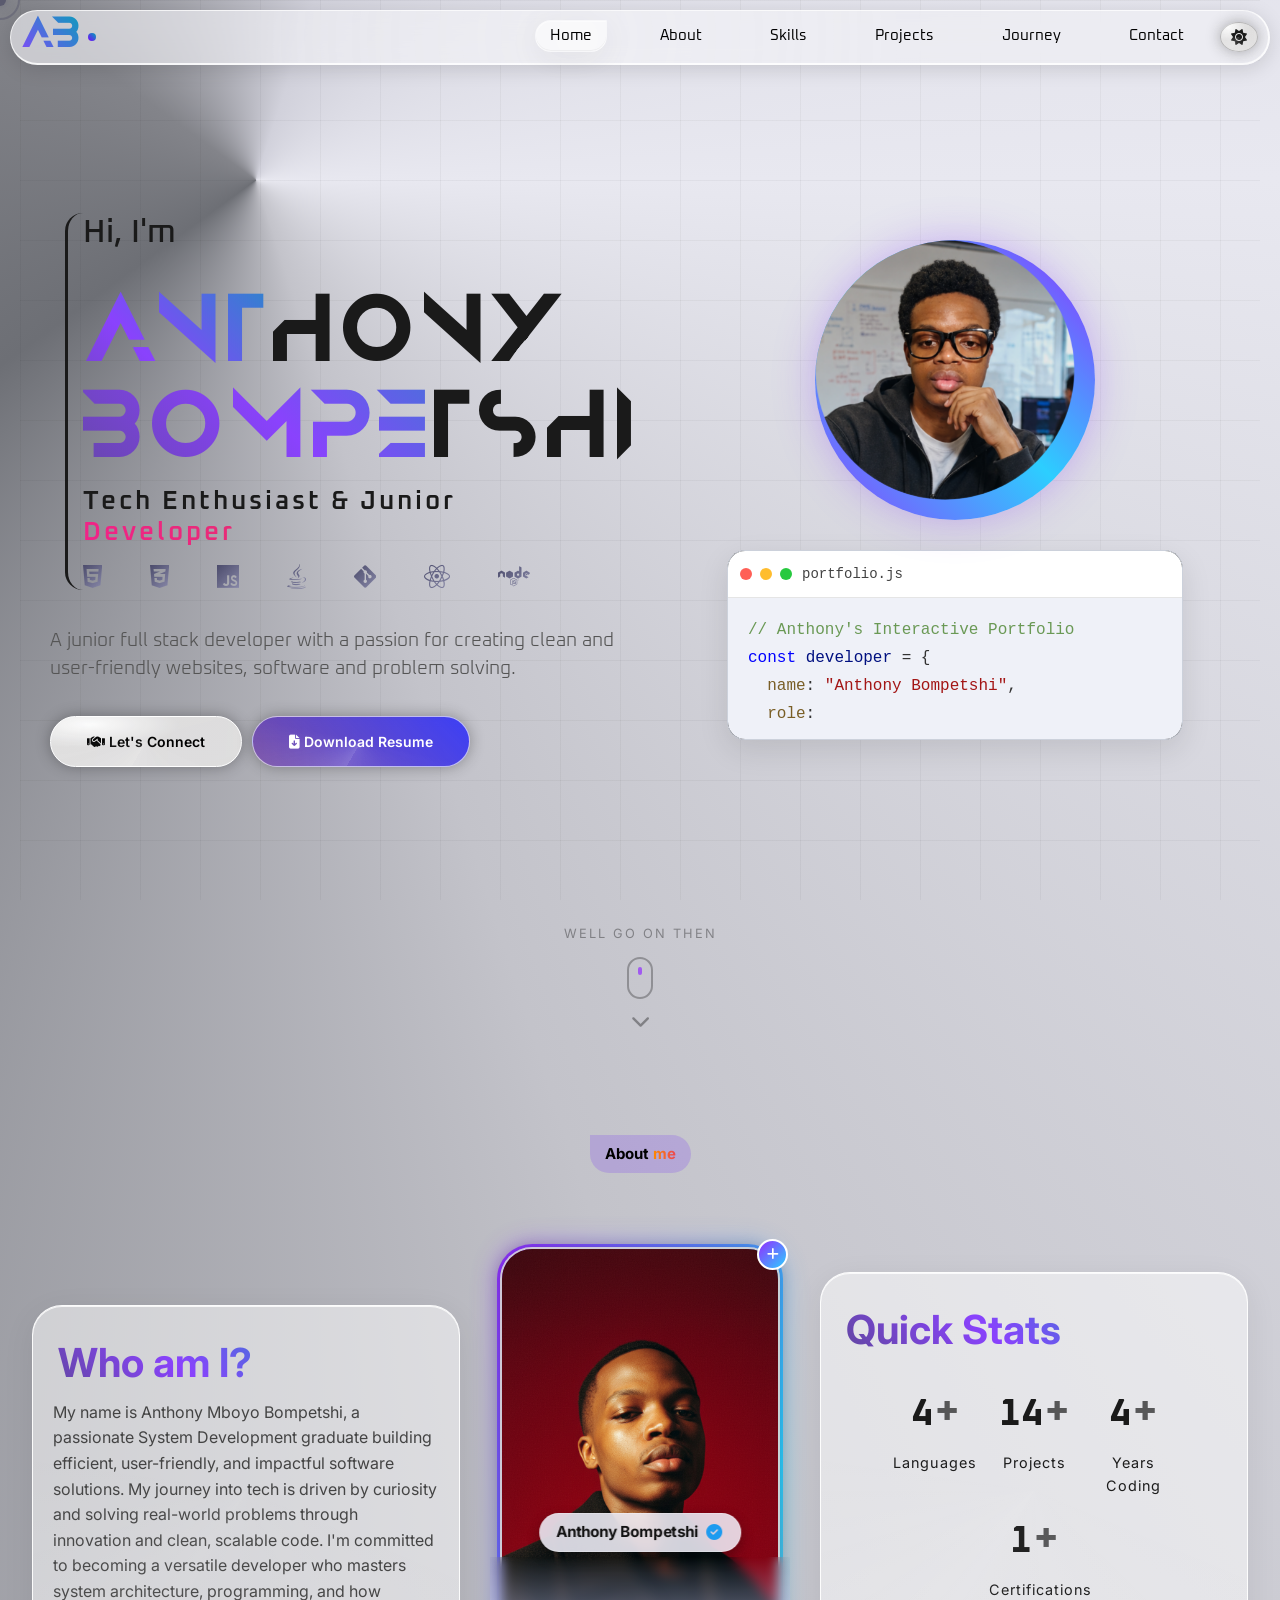
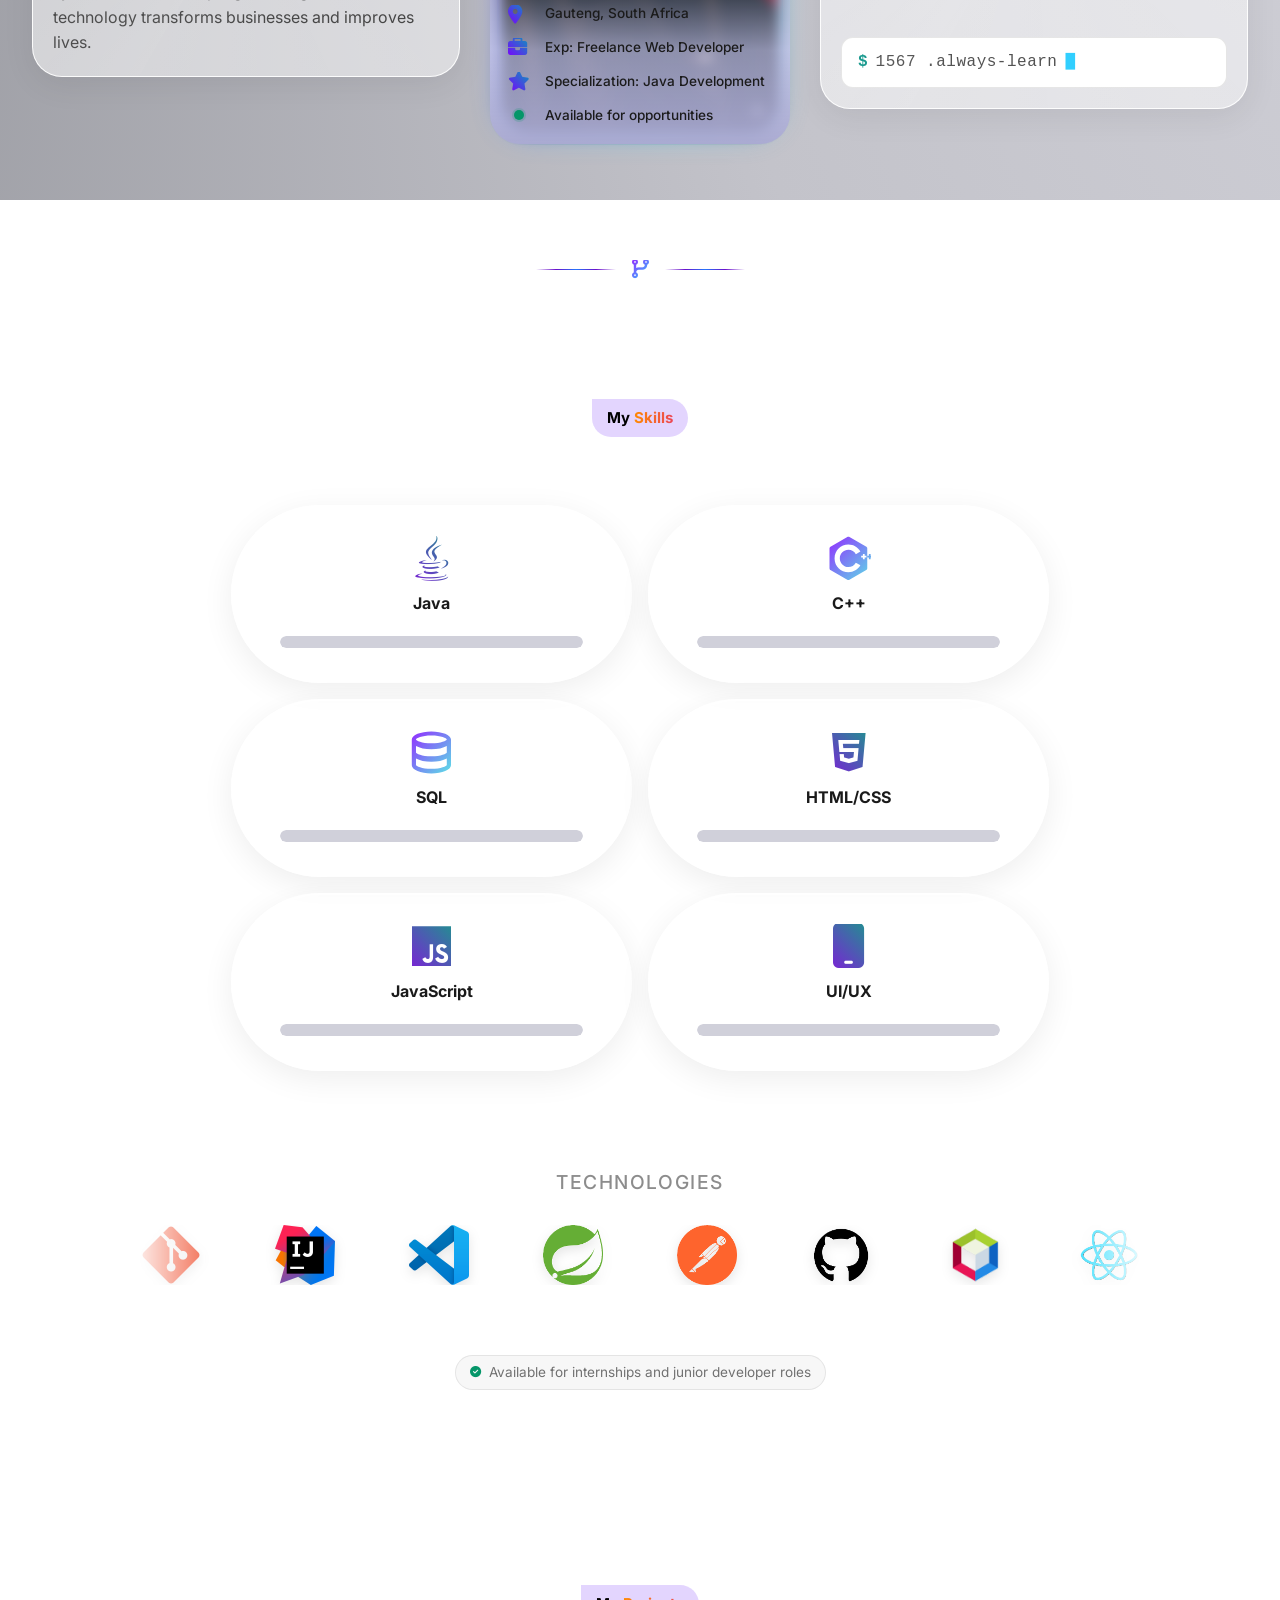
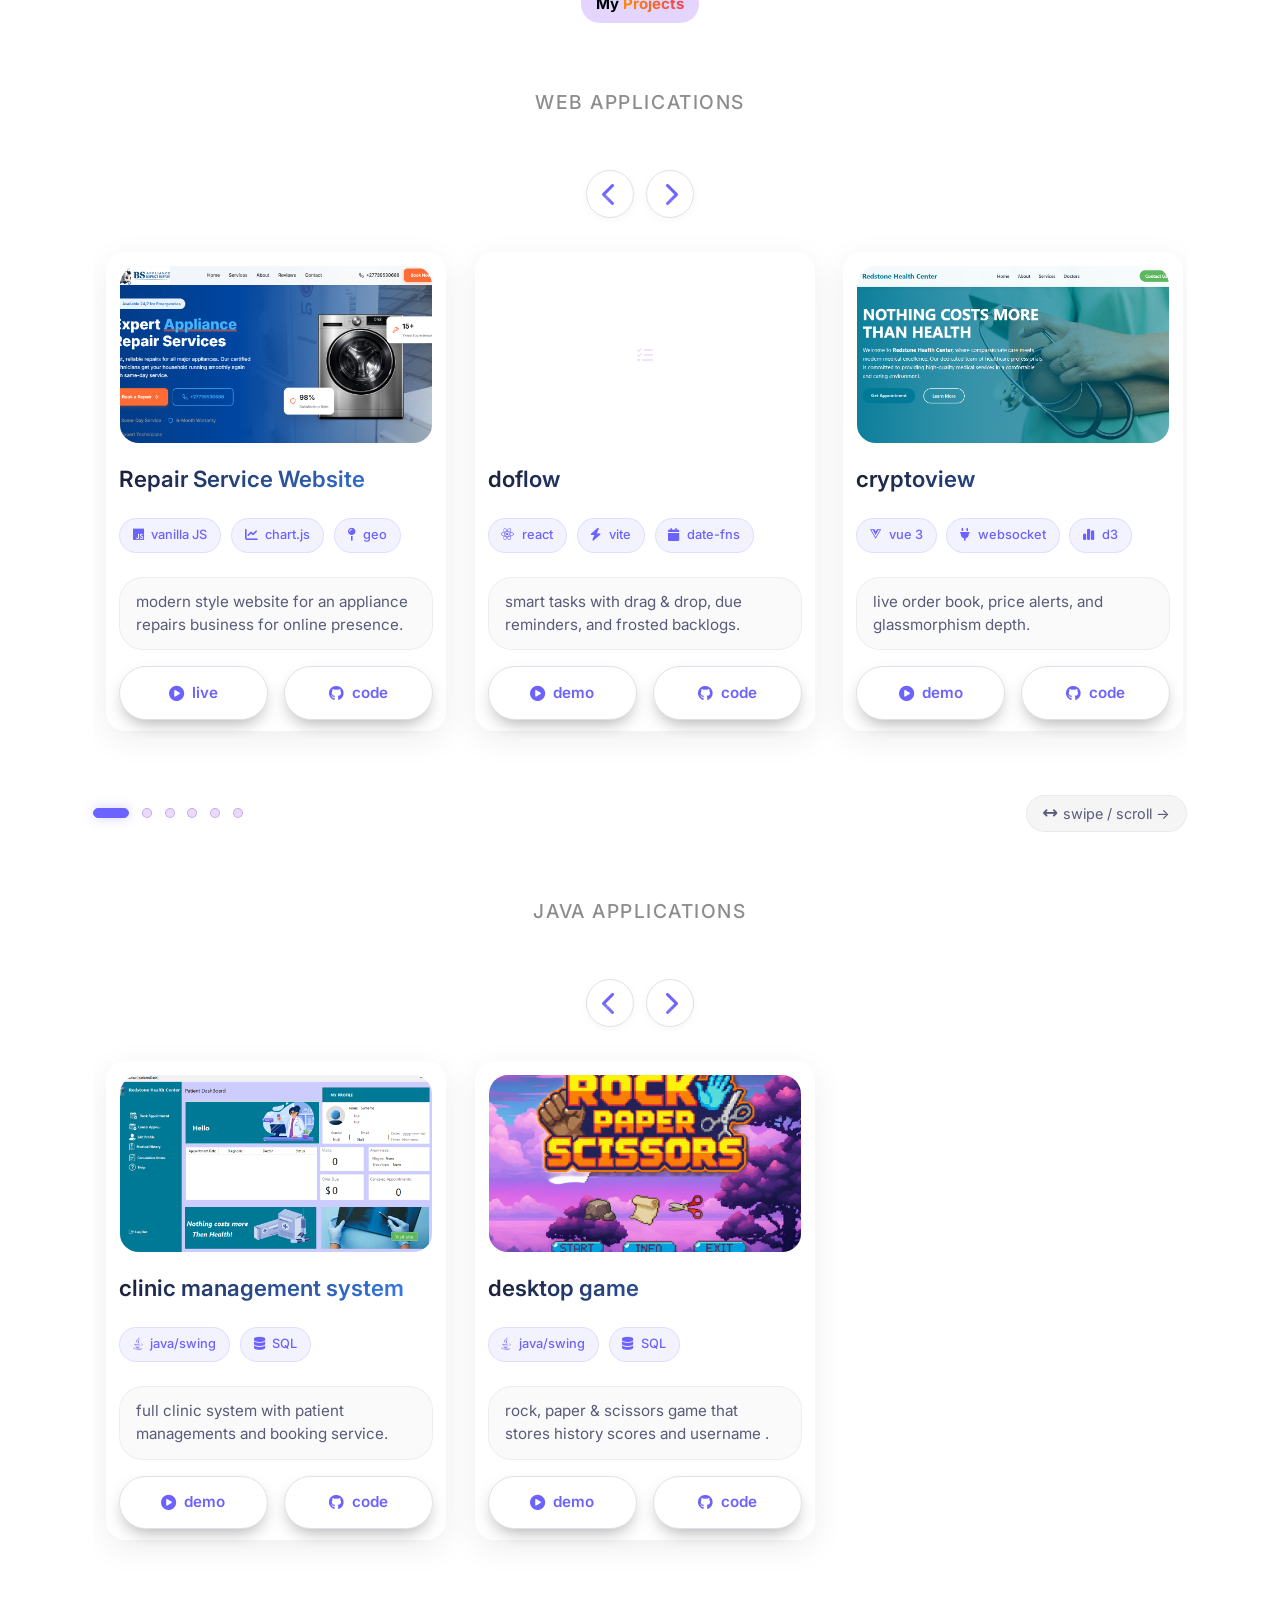
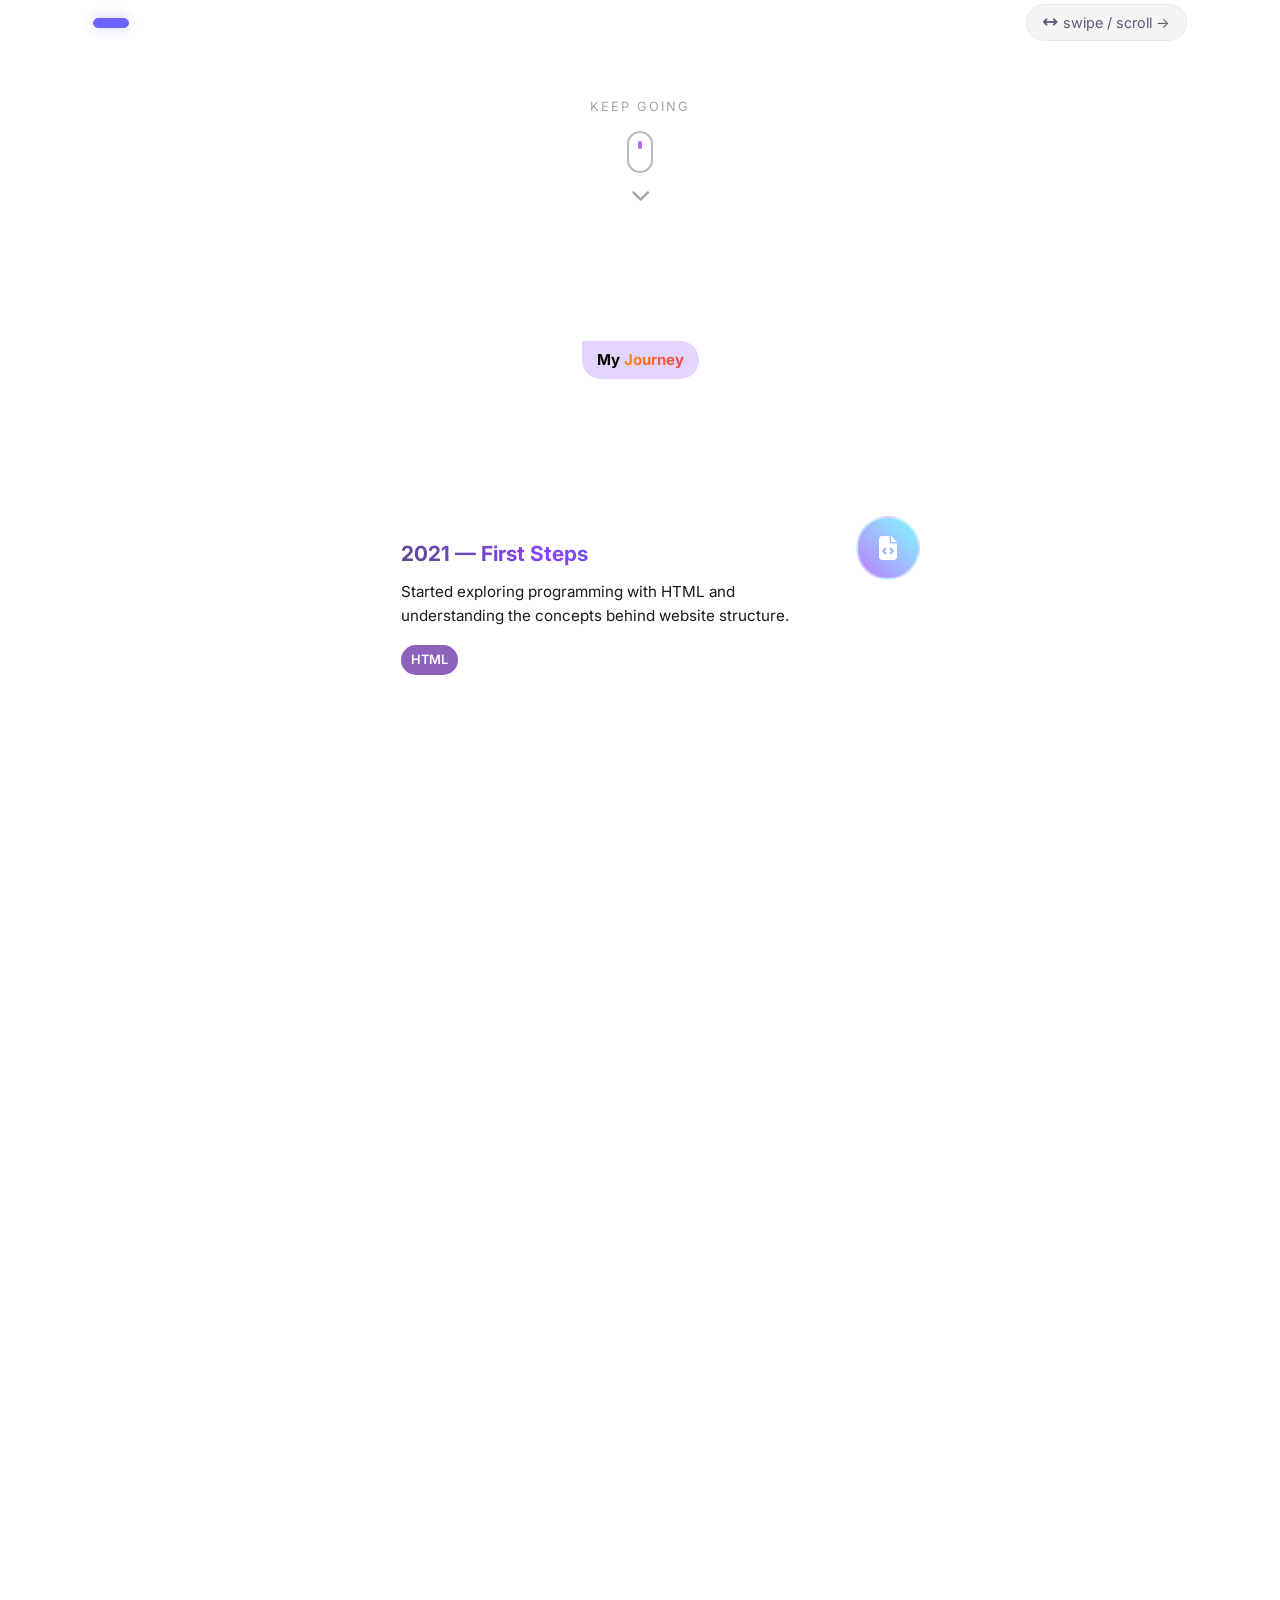
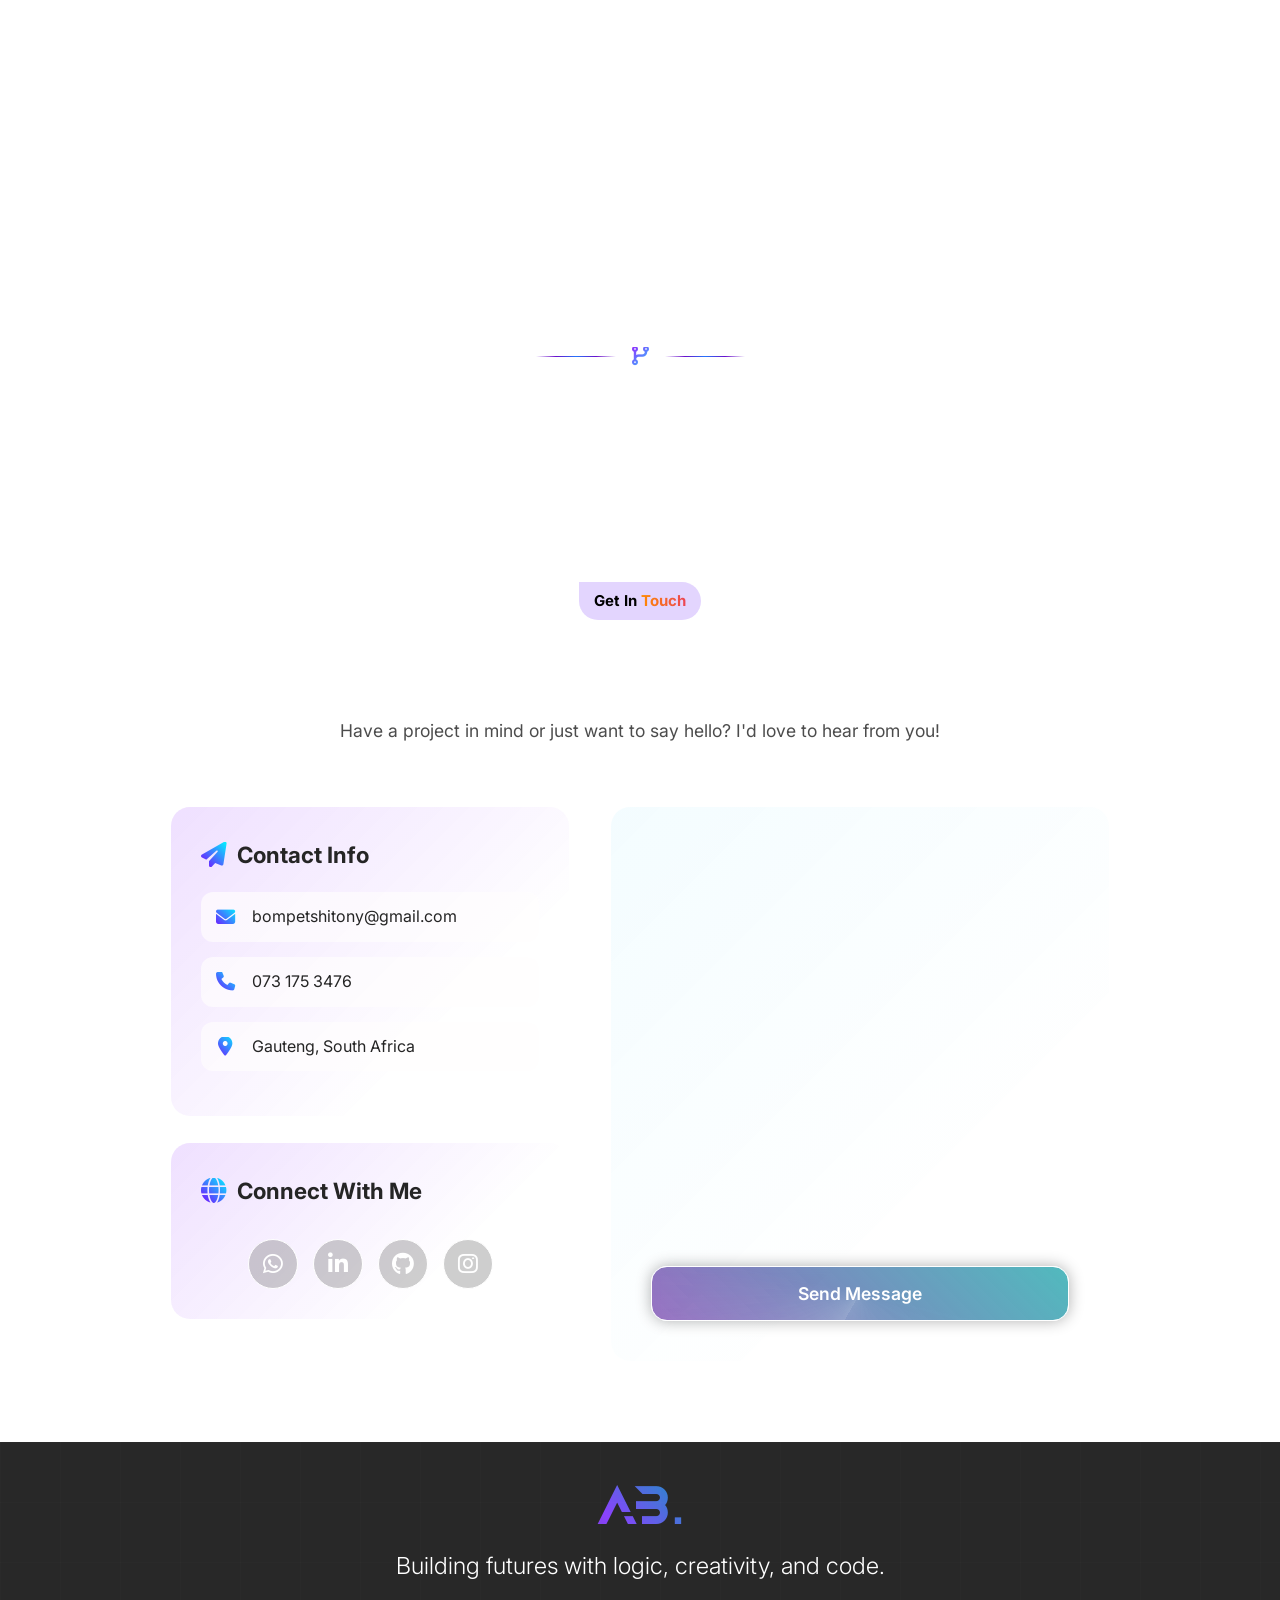
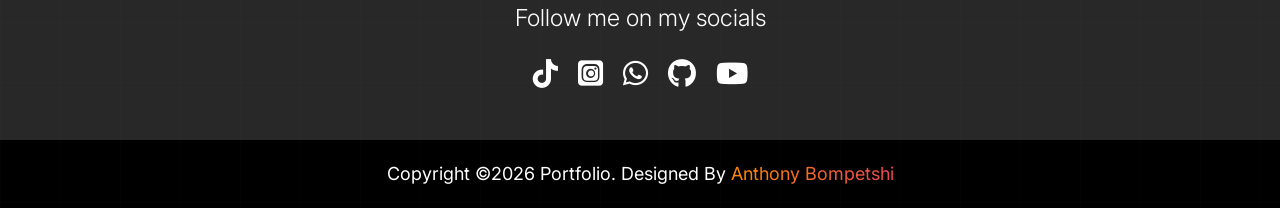
==== commit 72ea8106: "Add files via upload added a pinkish gradient and edited the quick stats card" ====
--- a/index.html
+++ b/index.html
@@ -178,7 +178,7 @@
         <div class="image-blur">
           <div class="image-info">
             <div class="info-item"><i class="fas fa-map-marker-alt"></i><span>Gauteng, South Africa</span></div>
-            <div class="info-item"><i class="fas fa-briefcase"></i><span>Experience: Freelance Web Developer</span></div>
+            <div class="info-item"><i class="fas fa-briefcase"></i><span>Exp: Freelance Web Developer</span></div>
             <div class="info-item"><i class="fas fa-star"></i><span>Specialization: Java Development</span></div>
             <div class="info-item"><span class="status-dot"></span><span>Available for opportunities</span></div>
           </div>
@@ -195,7 +195,13 @@
         <div class="stat"><div class="stat-number" data-target="4">0</div><div class="stat-label">Years Coding</div></div>
         <div class="stat"><div class="stat-number" data-target="1">0</div><div class="stat-label">Certifications</div></div>
       </div>
-      <span class="animation"><i class="fa-solid fa-code" aria-hidden="true"></i></span>
+      <div class="mini-code-ticker">
+        <div class="ticker-line">
+          <span class="ticker-prompt">$</span>
+          <span class="ticker-text" id="tickerText"></span>
+          <span class="ticker-cursor">█</span>
+        </div>
+      </div>
     </div>
   </div>
 </section>
--- a/home.css
+++ b/home.css
@@ -357,7 +357,7 @@
 }
 
 .animation-3 { 
-  background: linear-gradient(45deg,#e52e71,#ff8a00);
+  background: linear-gradient(45deg,#f4208f,#e52e71,#ff8a00);
   background-size: 300% 300%;
   background-clip: text;
   -webkit-background-clip: text;
@@ -366,7 +366,7 @@
  }
 
 .animation-2 {
-  background: linear-gradient(90deg,  #ff8a00, #e52e71,#ff8a00);
+  background: linear-gradient(90deg,  #ff8a00, #e52e71,#f4208f,#ff8a00);
   background-size: 400% 400%;
   background-clip: text;
   -webkit-background-clip: text;
@@ -557,7 +557,6 @@
 body.light-mode .Vertical-line { 
   border-left: 3px solid #1a1a1a; 
 }
-
 body.light-mode .animation {
   background: linear-gradient(45deg,#4a4a6a, #8a42fd,   #00a5b5, #7b00ff);
   background-size: 300% 300%;
@@ -1611,6 +1610,59 @@
 /* ============================================================
    STATS — unchanged
    ============================================================ */
+
+  /* Mini Code Ticker */
+.mini-code-ticker {
+  margin-top: 2rem;
+  padding: 0.75rem 1rem;
+  background: #0000005b;
+  border-radius: 12px;
+  border: 1px solid rgba(255, 255, 255, 0.1);
+  font-family: 'Courier New', 'Fira Code', monospace;
+
+}
+
+.ticker-line {
+  display: flex;
+  align-items: center;
+  gap: 8px;
+  font-size: 1rem;
+}
+
+.ticker-prompt {
+  color: #2cceff;
+  font-weight: bold;
+}
+
+.ticker-text {
+  color: rgba(255, 255, 255, 0.8);
+  letter-spacing: 0.5px;
+}
+
+.ticker-cursor {
+  color: #2cceff;
+  animation: blink 1s step-end infinite;
+}
+
+@keyframes blink {
+  0%, 100% { opacity: 1; }
+  50% { opacity: 0; }
+}
+
+/* Light mode */
+body.light-mode .mini-code-ticker {
+  background: rgb(255, 255, 255);
+  border-color: rgba(0, 0, 0, 0.1);
+}
+
+body.light-mode .ticker-text {
+  color: rgba(0, 0, 0, 0.7);
+}
+
+body.light-mode .ticker-prompt {
+  color: #0d9488;
+}
+ 
 .stats-section { display:flex; justify-content:center; gap:.2rem; margin-top:1vh; flex-wrap:wrap; }
 .stat { padding:.2rem; border-radius:15px; text-align:center; width:6rem; }
 
@@ -1627,9 +1679,9 @@
 
 .fa-code {
   font-size:7rem; padding:10px;
-  background:linear-gradient(90deg,#8a42fd,#2cceff,#922dff); background-size:200% auto;
+  background:linear-gradient(90deg,#8a42fd,#2cceff,#922dff,#e52e71); background-size:200% auto;
   background-clip:text; color:transparent;
-  animation:pulse 2s ease infinite, gradientMove 3s linear infinite;
+  animation:pulse 2s ease infinite, gradientMove 8s linear infinite;
   display:flex; justify-content:center; align-items:center; width:100%;
 }
 
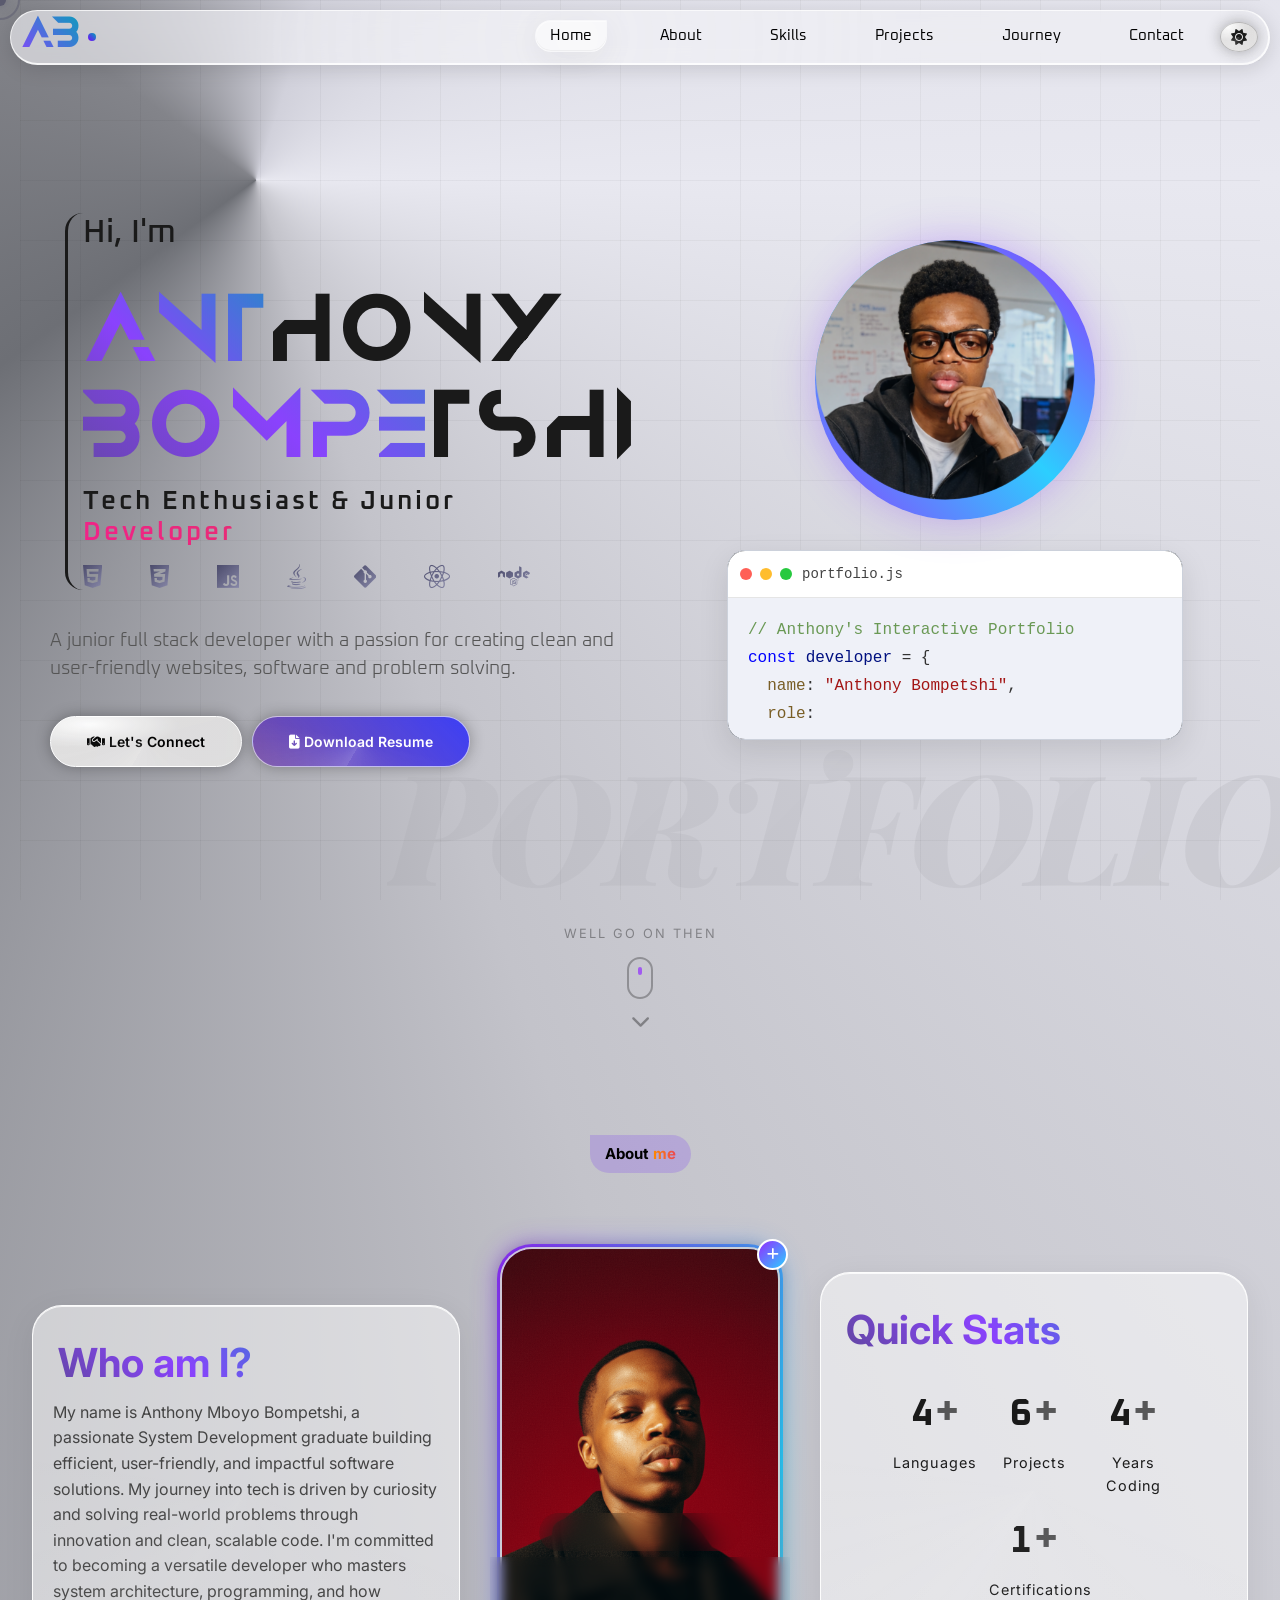
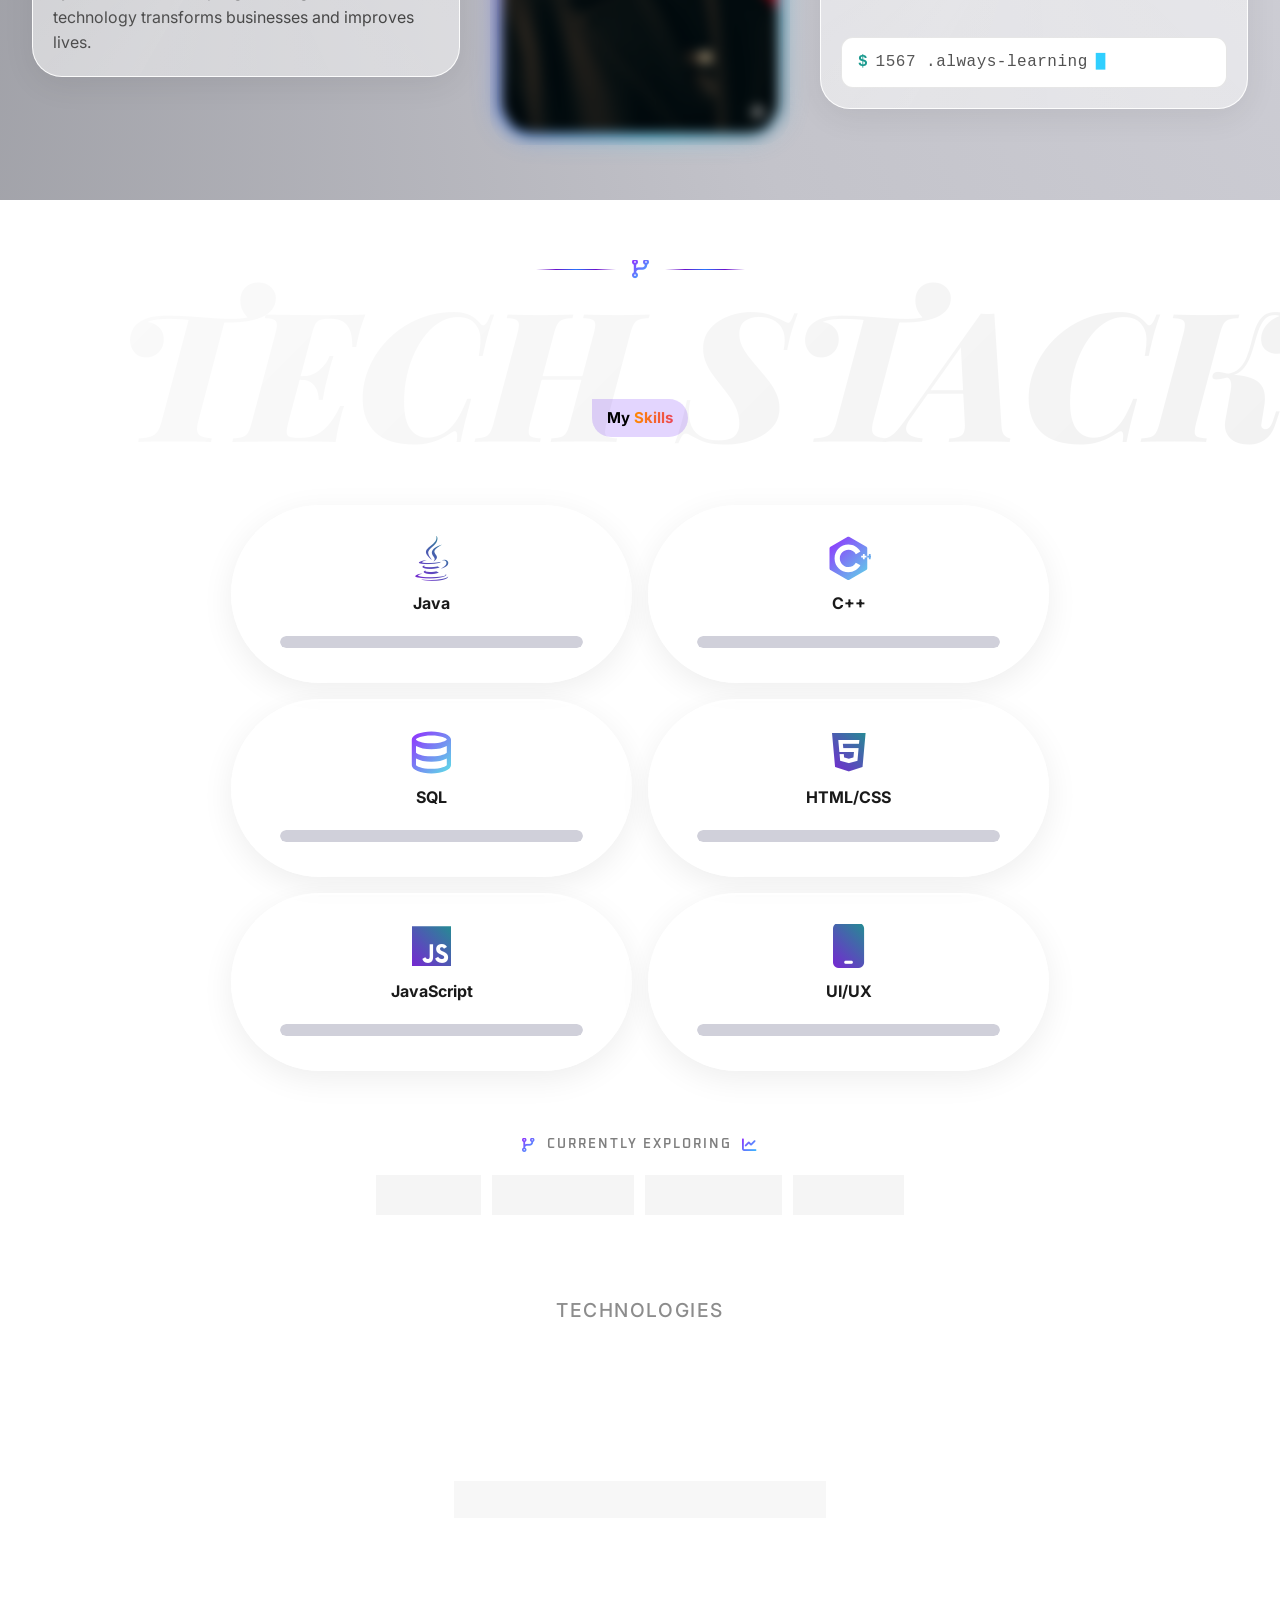
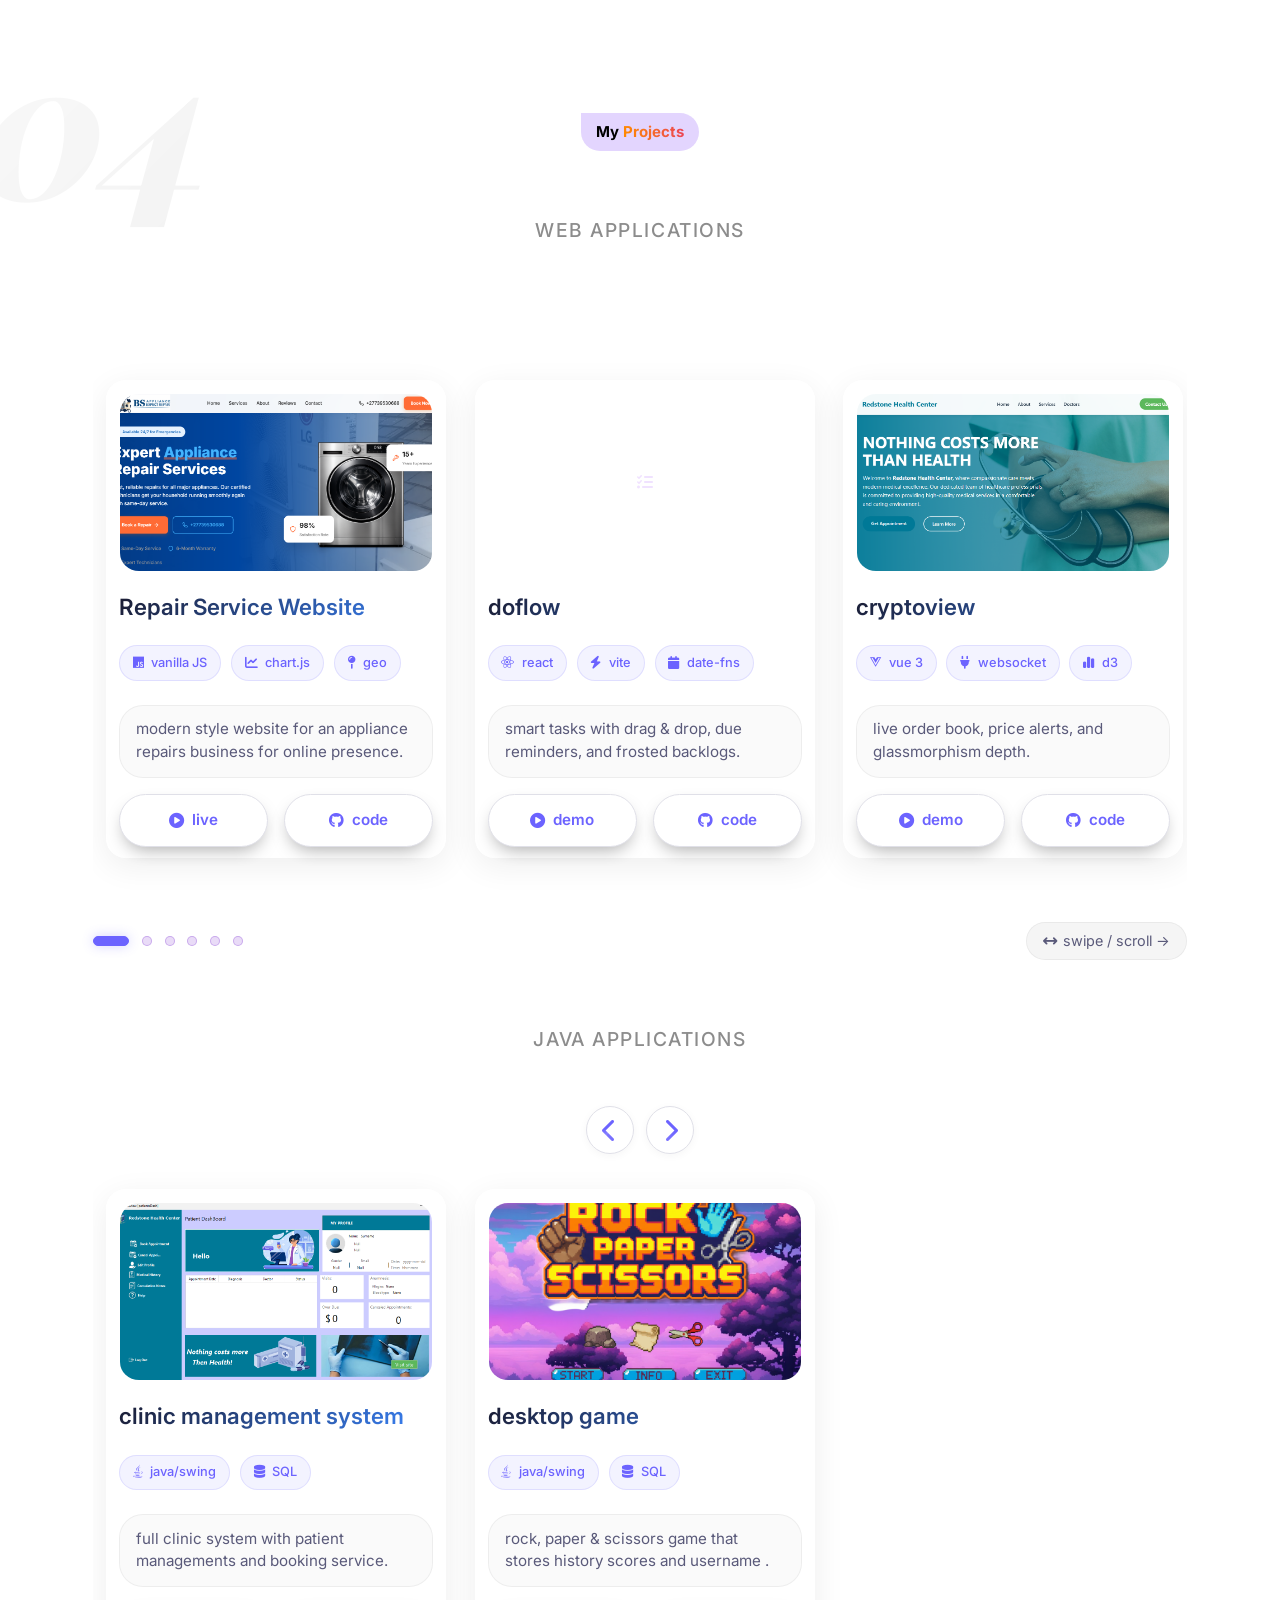
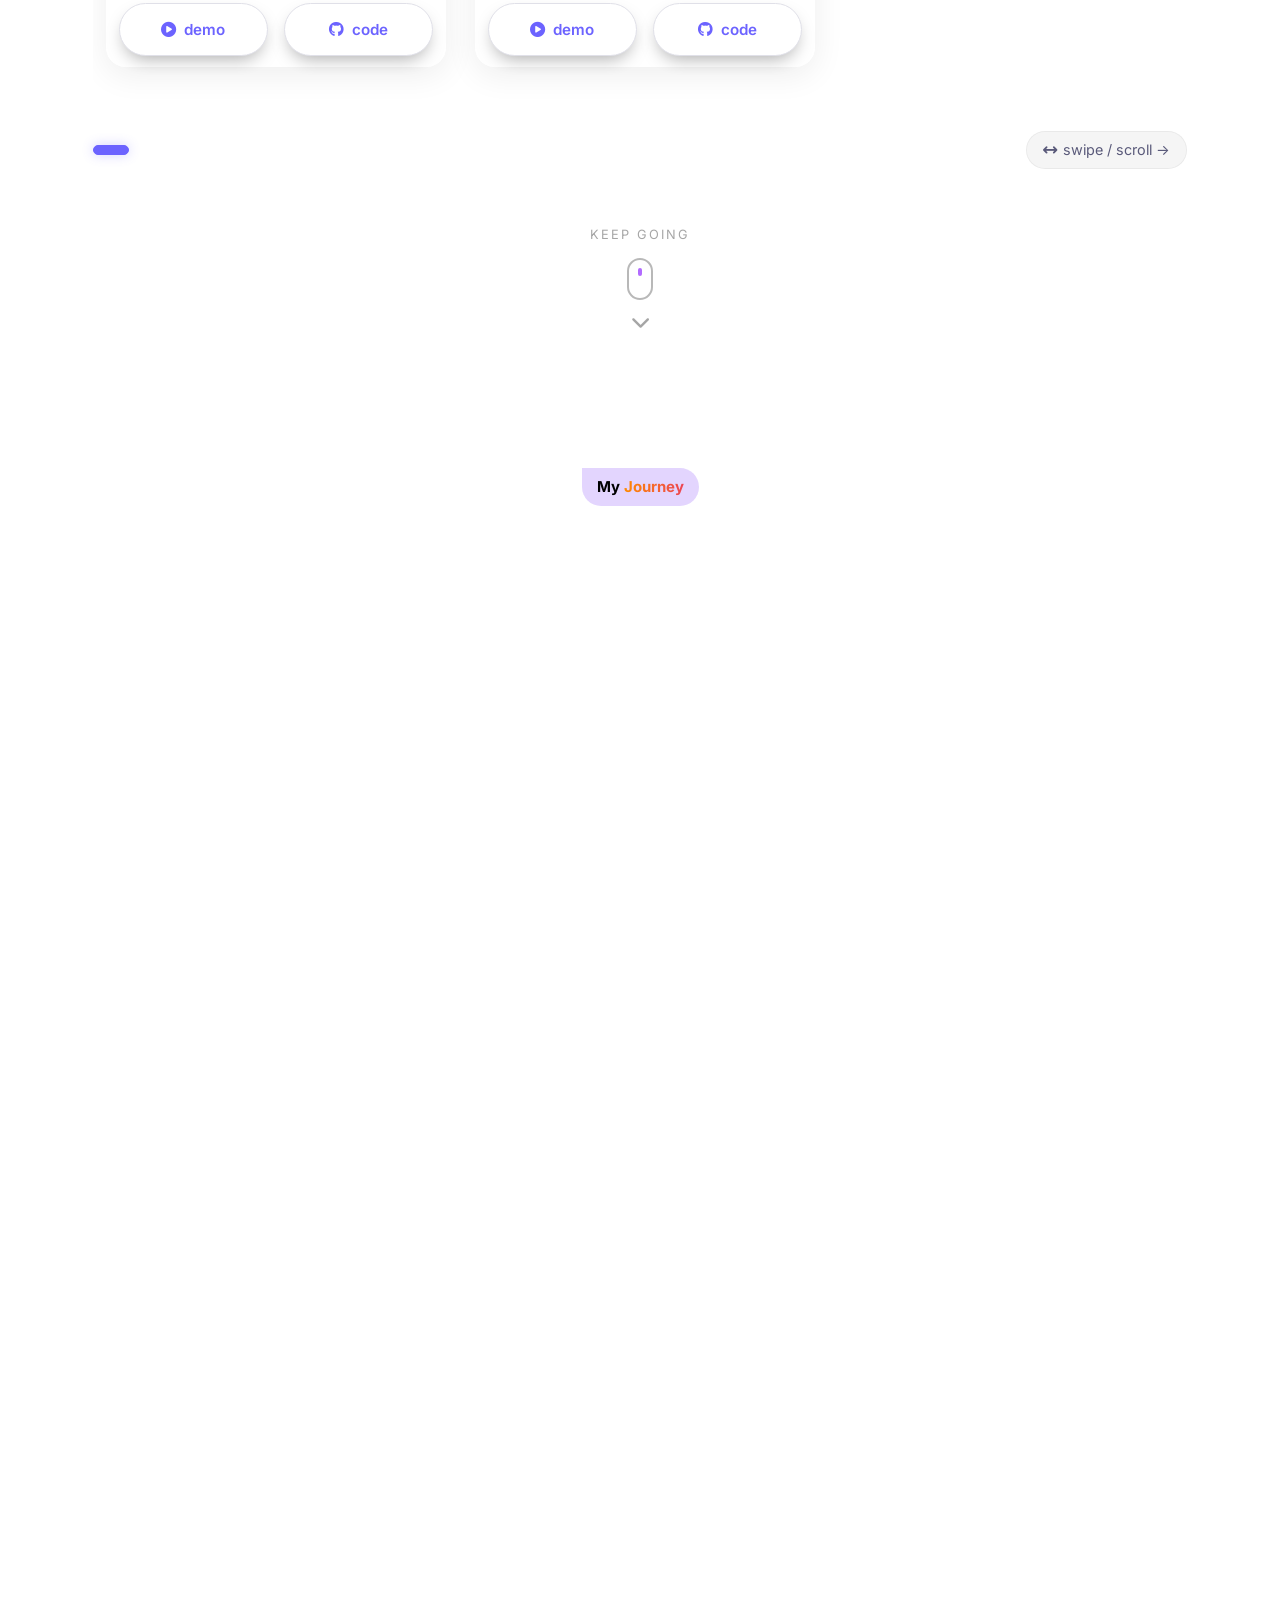
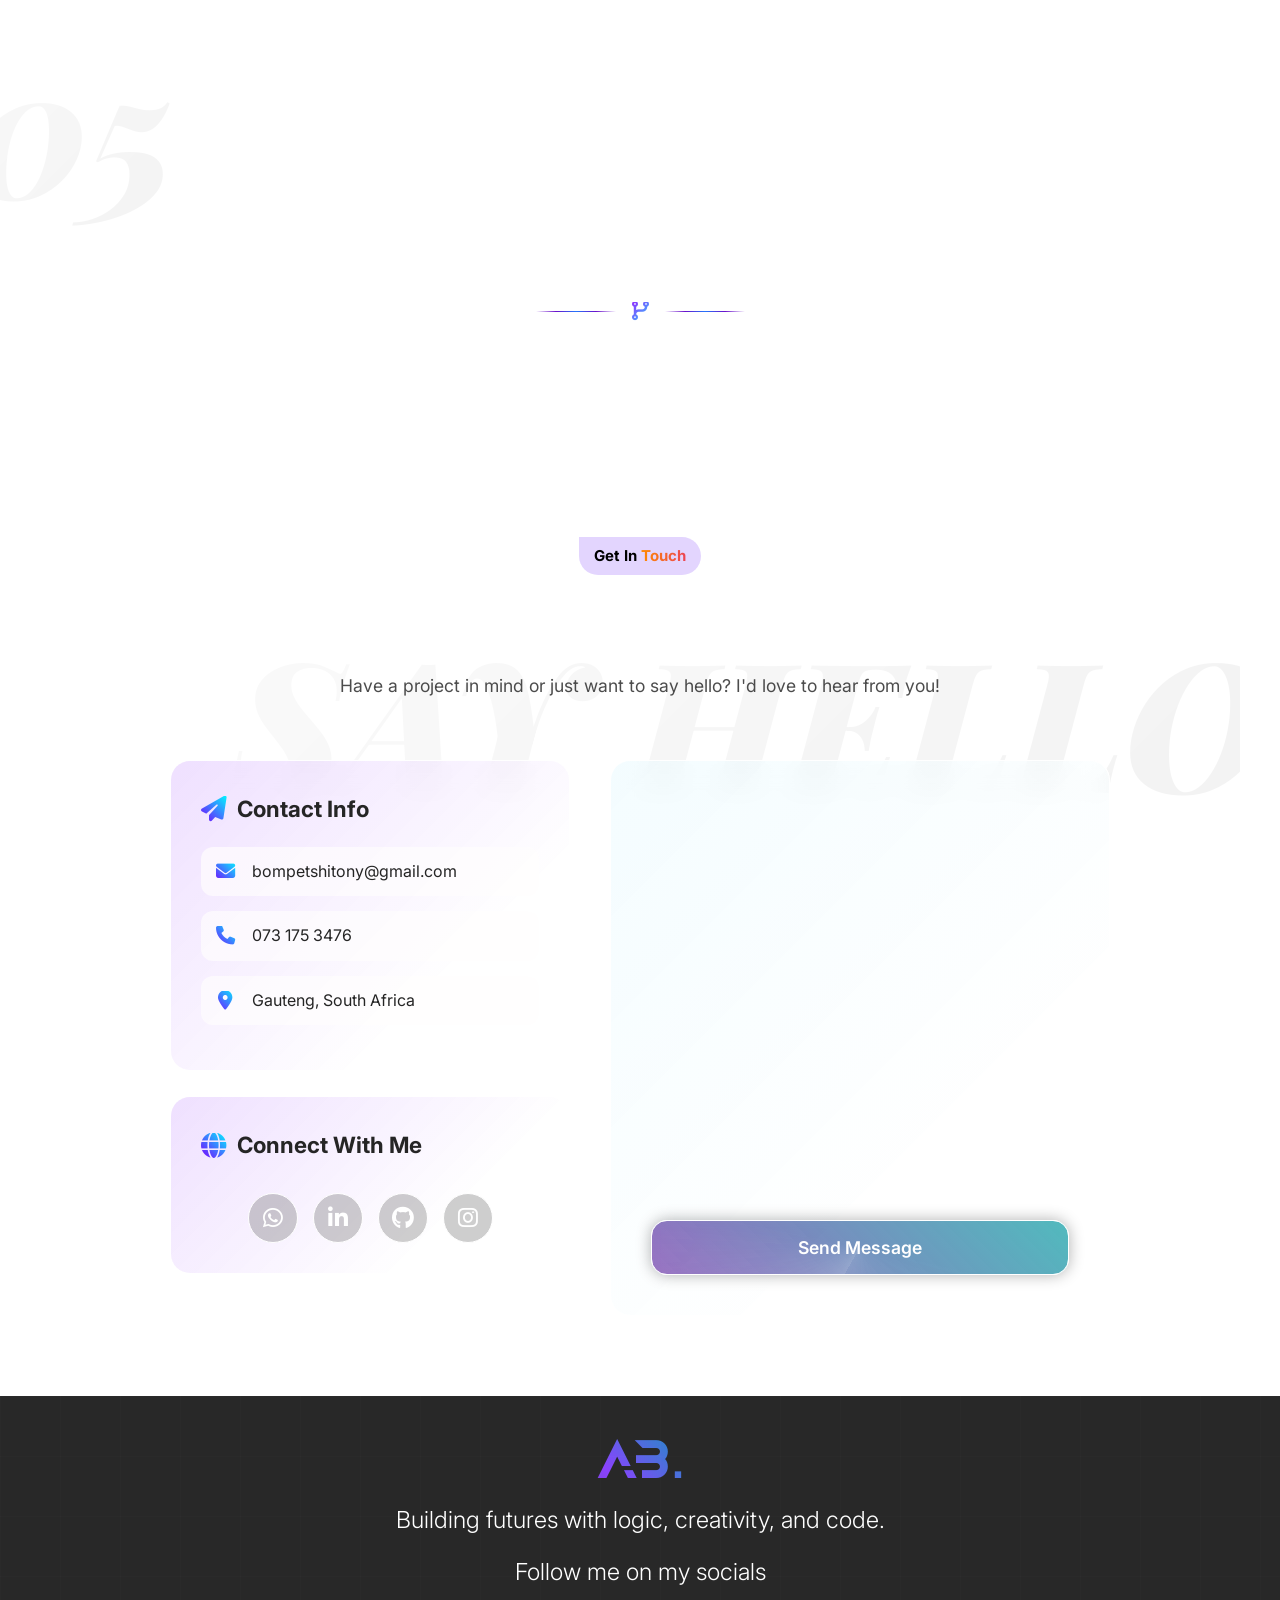
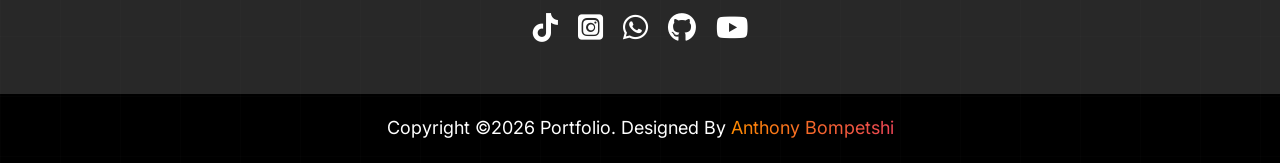
==== commit 43add84f: "Add files via upload new UI update" ====
--- a/index.html
+++ b/index.html
@@ -15,7 +15,7 @@
 <meta name="apple-mobile-web-app-title" content="Anthony Bompetshi" />
 <link rel="manifest" href="site.webmanifest" />
 <!-- Only the 3 fonts actually used -->
-<link href="https://fonts.googleapis.com/css2?family=Inter:wght@300;400;500;700&family=Oxanium:wght@400;500;600;700;800&display=swap" rel="stylesheet">
+<link href="https://fonts.googleapis.com/css2?family=Inter:wght@300;400;500;700&family=Oxanium:wght@400;500;600;700;800&family=Playfair+Display:ital,wght@0,400;0,500;0,600;0,700;0,800;0,900;1,400;1,500;1,600;1,700;1,800;1,900&display=swap" rel="stylesheet">
 
 <!-- Font Awesome — loaded once, via preload -->
 <link rel="preload" href="https://cdnjs.cloudflare.com/ajax/libs/font-awesome/6.5.2/css/all.min.css" as="style" onload="this.onload=null;this.rel='stylesheet'">
@@ -133,6 +133,7 @@
       </div>
     </div>
   </header>
+    <div class="hero-overlay-text">PORTFOLIO</div>
 </div>
 
 <!-- ===== OPTION 1: Animated Scroll Indicator ===== -->
@@ -165,7 +166,7 @@
                <span class="hint-text">tap to view story</span>
                <span class="hint-arrow">👉</span>
           </div>
-          <img src="images/me2.jpg" alt="Anthony Bompetshi - main portrait">
+          <img src="images/me2.png" alt="Anthony Bompetshi - main portrait">
         </div>
 
         <!-- Verified nameplate sits above the blur overlay (higher z-index) -->
@@ -204,6 +205,7 @@
       </div>
     </div>
   </div>
+
 </section>
 
 <!-- ===== OPTION 4: Gradient Separator ===== -->
@@ -274,7 +276,19 @@
     <div class="progress-div"><progress value="90" max="100" aria-label="System Design 90%"></progress></div>
   </div>
 </div>
-
+<div class="currently-learning">
+  <div class="learning-header">
+    <i class="fas fa-code-branch"></i>
+    <span>currently exploring</span>
+    <i class="fas fa-chart-line"></i>
+  </div>
+  <div class="learning-tags">
+    <span class="learning-tag"><i class="fab fa-react"></i> React</span>
+    <span class="learning-tag"><i class="fas fa-leaf"></i> Spring Boot</span>
+    <span class="learning-tag"><i class="fab fa-wordpress"></i> WordPress</span>
+    <span class="learning-tag"><i class="fab fa-python"></i> Python</span>
+  </div>
+</div>
 <!-- MARQUEE SECTION – pure transparent stickers / labels / badges (no cards) -->
   <h3 class="tech-category">Technologies</h3>
     <section class="sticker-marquee" aria-label="floating brand sticker marquee">
@@ -582,45 +596,41 @@
     </div>
     <div class="timeline">
       <div class="timeline-item">
-        <div class="timeline-icon"><i class="fas fa-file-code" aria-hidden="true"></i></div>
-        <div class="timeline-card">
-          <h3><span class="animation">2021 — First Steps</span></h3>
-          <p>Started exploring programming with HTML and understanding the concepts behind website structure.</p>
-          <div class="project-tech"><span class="tech-tag">HTML</span></div>
-        </div>
-      </div>
-      <div class="timeline-item">
-        <div class="timeline-icon"><i class="fas fa-laptop-code" aria-hidden="true"></i></div>
-        <div class="timeline-card">
-          <h3><span class="animation">2022 — First Projects</span></h3>
-          <p>Built my first websites and personal projects, learning HTML, CSS, and JavaScript.</p>
-          <div class="project-tech"><span class="tech-tag">HTML</span><span class="tech-tag">CSS</span><span class="tech-tag">JavaScript</span></div>
-        </div>
-      </div>
-      <div class="timeline-item">
-        <div class="timeline-icon"><i class="fas fa-graduation-cap" aria-hidden="true"></i></div>
-        <div class="timeline-card">
-          <h3><span class="animation">2023 — Scholar</span></h3>
-          <p>Enrolled to study System Dev, learnt programming in C++, networks and web development.</p>
-          <div class="project-tech"><span class="tech-tag">HTML</span><span class="tech-tag">CSS</span><span class="tech-tag">C++</span></div>
-        </div>
-      </div>
-      <div class="timeline-item">
-        <div class="timeline-icon"><i class="fas fa-project-diagram" aria-hidden="true"></i></div>
-        <div class="timeline-card">
-          <h3><span class="animation">2023/24 — Big Projects</span></h3>
-          <p>Built my first responsive website and banking system.</p>
-          <div class="project-tech"><span class="tech-tag">HTML</span><span class="tech-tag">CSS</span><span class="tech-tag">C++</span></div>
-        </div>
-      </div>
-      <div class="timeline-item">
-        <div class="timeline-icon"><i class="fas fa-rocket" aria-hidden="true"></i></div>
-        <div class="timeline-card">
-          <h3><span class="animation">2025 — Today</span></h3>
-          <p>Learning Java, building portfolios, and continuing to expand my skills 🚀.</p>
-          <div class="project-tech"><span class="tech-tag">HTML</span><span class="tech-tag">CSS</span><span class="tech-tag">JavaScript</span><span class="tech-tag">Java</span></div>
-        </div>
-      </div>
+  <div class="timeline-icon"><i class="fas fa-file-code" aria-hidden="true"></i></div>
+  <div class="timeline-card">
+    <h3><span class="animation">2021-2022 — The Beginning</span></h3>
+    <p>Started exploring HTML, CSS, and JavaScript. Built my first websites and fell in love with creating things for the web.</p>
+    <div class="project-tech"><span class="tech-tag">HTML</span><span class="tech-tag">CSS</span><span class="tech-tag">JavaScript</span></div>
+  </div>
+</div>
+
+<div class="timeline-item">
+  <div class="timeline-icon"><i class="fas fa-graduation-cap" aria-hidden="true"></i></div>
+  <div class="timeline-card">
+    <h3><span class="animation">2024 — System Development</span></h3>
+    <p>Enrolled in formal studies — learned C++, networks, database design, and software architecture principles.</p>
+    <div class="project-tech"><span class="tech-tag">C++</span><span class="tech-tag">SQL</span><span class="tech-tag">OOP</span><span class="tech-tag">JAVA</span></div>
+  </div>
+</div>
+
+<div class="timeline-item">
+  <div class="timeline-icon"><i class="fas fa-briefcase" aria-hidden="true"></i></div>
+  <div class="timeline-card">
+    <h3><span class="animation">2025 — First Freelance Win</span></h3>
+    <p>Secured my first paying client — built a complete website for an appliance repair business. Realized I could solve real problems with code.</p>
+    <div class="project-tech"><span class="tech-tag">Freelance</span><span class="tech-tag">Web Design</span><span class="tech-tag">Deployment</span></div>
+  </div>
+</div>
+
+<div class="timeline-item">
+  <div class="timeline-icon"><i class="fas fa-chart-line" aria-hidden="true"></i></div>
+  <div class="timeline-card">
+    <h3><span class="animation">2026 — Building for Business</span></h3>
+    <p>Freelancing full-swing — creating websites, booking systems, and custom software that helps local businesses grow. Every project teaches me something new.</p>
+    <div class="project-tech"><span class="tech-tag">Business Solutions</span><span class="tech-tag">System Design</span><span class="tech-tag">Client Success</span></div>
+  </div>
+</div>
+
     </div>
   </div>
 </section>
@@ -704,7 +714,7 @@
     <div class="story-progress" id="storyProgress"></div>
     <div class="story-header">
       <div class="story-user">
-        <img src="images/me2.jpg" class="story-avatar" alt="Anthony">
+        <img src="images/me2.png" class="story-avatar" alt="Anthony">
         <div class="story-user-info">
           <span class="story-username">Anthony Bompetshi</span>
           <span class="story-time">Developer · South Africa</span>
--- a/home.css
+++ b/home.css
@@ -542,7 +542,16 @@
   
   background:  linear-gradient(45deg,    #7b00ff, #00a5b5);
 }
-
+body.light-mode .hero-overlay-text,
+body.light-mode .Skills-section::before,
+body.light-mode .project-section::before,
+body.light-mode .journey-section::before,
+body.light-mode .contact-section::before {
+  background: linear-gradient(135deg, rgba(0,0,0,0.02), rgba(0,0,0,0.05));
+  background-clip: text;
+  -webkit-background-clip: text;
+  color: transparent;
+}
 /* Header Content */
 body.light-mode .header-content h1,
 body.light-mode .header-content h2,
@@ -933,6 +942,18 @@
   max-width:100%; margin-top:2.3rem; margin-bottom:2rem;
   font-family: 'Oxanium', -apple-system, BlinkMacSystemFont, 'Segoe UI', Roboto ,sans-serif; line-height:1.5; font-weight:300;
 }
+.hero-overlay-text{
+  position:absolute;
+  right:-20px;bottom:0px;
+  font-family:'Playfair Display',serif;
+  font-size:clamp(80px,12vw,160px);
+  font-weight:900;font-style:italic;
+  color:rgba(255, 255, 255, 0.02);
+  line-height:1;
+  white-space:nowrap;
+  letter-spacing:-4px;
+  user-select:none;
+}
 
 .name-animation {
   
@@ -1079,7 +1100,6 @@
   font-weight:700; color:#fff; margin-top:6rem;
   padding: 7px 15px;
   background: rgba(117, 47, 247, 0.199);
-  
   border-radius: 0 50px 50px  50px ;
   display: inline-block;
   margin-bottom: 2rem;
@@ -1135,7 +1155,7 @@
   padding: 6px 14px 6px 16px;
   border-radius: 50px;
   border: 1px solid rgba(255, 255, 255, 0.25);
-  white-space: nowrap;
+  white-space: nowrap; 
   z-index: 30;
   pointer-events: none;
   box-shadow: 0 4px 15px rgba(0, 0, 0, 0.3);
@@ -1711,9 +1731,23 @@
 /* ============================================================
    SKILLS
    ============================================================ */
-.Skills-section { padding-bottom:100px; isolation: isolate;}
-
-
+.Skills-section { padding-bottom:100px; isolation: isolate; position: relative;}
+.Skills-section::before{
+  content:'TECH STACK';
+  position:absolute;right:-10px;top:-10px;
+  font-family:'Playfair Display',serif;
+  font-weight:900;font-style:italic;
+  color:rgba(255,255,255,0.02);
+  line-height:1;pointer-events:none;
+  font-size: clamp(80px, 15vw, 180px);  /* Scales down on mobile */
+}
+@media (max-width: 768px) {
+  .Skills-section::before {
+    font-size: 70px;
+    right: 0;
+    top: 0%;
+  }
+}
 .div4 h2 {
    text-align:center; font-size:15px; font-family:'Inter', -apple-system, BlinkMacSystemFont, 'Segoe UI', Roboto ,sans-serif;
   font-weight:700; color:#fff; margin-top:7rem;
@@ -1722,6 +1756,7 @@
     border-radius: 0 50px 50px  50px  ;
      display: inline-block;
        margin-bottom: 2rem;
+       z-index: 3;
 }
 
 .skill-svg {
@@ -1774,7 +1809,108 @@
 progress::-webkit-progress-value { background:linear-gradient(90deg,#922dff,#f8f7aa); border-radius:10px; transition:width 1.5s ease-in-out; }
 progress::-moz-progress-bar      { background:linear-gradient(90deg,#922dff,#f8f7aa); border-radius:10px; }
 
-
+/* ============================================================
+   CURRENTLY LEARNING - TAG STYLE (No Progress Bars)
+   ============================================================ */
+.currently-learning {
+  margin: 3rem auto 2rem;
+  max-width: 850px;
+  text-align: center;
+}
+
+.learning-header {
+  display: flex;
+  align-items: center;
+  justify-content: center;
+  gap: 10px;
+  margin-bottom: 1.2rem;
+  font-family: 'Oxanium', sans-serif;
+  font-size: 0.8rem;
+  font-weight: 600;
+  text-transform: uppercase;
+  letter-spacing: 2px;
+  color: rgba(255, 255, 255, 0.5);
+}
+
+.learning-header i {
+  font-size: 0.9rem;
+  background: linear-gradient(135deg, #922dff, #2cceff);
+  background-clip: text;
+  -webkit-background-clip: text;
+  color: transparent;
+}
+
+.learning-tags {
+  display: flex;
+  flex-wrap: wrap;
+  justify-content: center;
+  gap: 12px;
+}
+
+.learning-tag {
+  display: inline-flex;
+  align-items: center;
+  gap: 8px;
+  padding: 8px 20px;
+  background: rgba(255, 255, 255, 0.04);
+  backdrop-filter: blur(4px);
+  border: 1px solid rgba(255, 255, 255, 0.1);
+  border-radius: 60px;
+  font-family: 'Inter', sans-serif;
+  font-size: 0.85rem;
+  font-weight: 500;
+  color: rgba(255, 255, 255, 0.8);
+  transition: all 0.2s ease;
+  cursor: default;
+}
+
+.learning-tag:hover {
+  background: rgba(146, 45, 255, 0.15);
+  border-color: rgba(146, 45, 255, 0.4);
+  transform: translateY(-3px);
+}
+
+.learning-tag i {
+  font-size: 1rem;
+}
+
+/* Icon colors (subtle, not overpowering) */
+.learning-tag i.fa-react { color: #61dafb; }
+.learning-tag i.fa-leaf { color: #6db33f; }
+.learning-tag i.fa-wordpress { color: #21759b; }
+.learning-tag i.fa-python { color: #3776ab; }
+
+/* Light mode */
+body.light-mode .learning-header {
+  color: rgba(0, 0, 0, 0.5);
+}
+
+body.light-mode .learning-tag {
+  background: rgba(0, 0, 0, 0.04);
+  border-color: rgba(0, 0, 0, 0.1);
+  color: rgba(0, 0, 0, 0.7);
+}
+
+body.light-mode .learning-tag:hover {
+  background: rgba(146, 45, 255, 0.1);
+  border-color: rgba(146, 45, 255, 0.3);
+}
+
+/* Responsive */
+@media (max-width: 600px) {
+  .currently-learning {
+    margin: 2rem 1rem;
+  }
+  
+  .learning-tag {
+    padding: 6px 14px;
+    font-size: 0.75rem;
+  }
+  
+  .learning-tag i {
+    font-size: 0.85rem;
+  }
+}
 
 .availability { 
   margin: 50px auto 15px; 
@@ -1808,11 +1944,8 @@
             background: #ffffff00;       /* warm neutral backdrop */
             padding: 1.2rem 0;
             overflow: hidden;
-           
             width: 80%;
             margin: 0 auto;
-           
-          
         }
         .tech-category {
       text-align: center;
@@ -1954,7 +2087,32 @@
    PROJECTS CAROUSEL
    ============================================================ */
 
-
+.project-section {
+  position: relative;
+  overflow: hidden;
+}
+
+.project-section::before {
+  content: '04';
+  position: absolute;
+  left: -20px;
+  top: 5%;
+  transform: translateY(-50%);
+  font-family: 'Playfair Display', serif;
+  font-style: italic;
+  font-weight: 900;
+  font-size: clamp(120px, 15vw, 200px);
+  color: rgba(255, 255, 255, 0.02);
+  pointer-events: none;
+  z-index: -1;
+  white-space: nowrap;
+}
+@media (max-width: 768px) {
+  .project-section::before {
+    left: -30px;
+    top: 7%;
+  }
+}
    .project-label h2 { 
    text-align:center; font-size:15px; font-family:'Inter', -apple-system, BlinkMacSystemFont, 'Segoe UI', Roboto ,sans-serif;
   font-weight:700; color:#fff; margin-top:5rem;
@@ -2198,7 +2356,30 @@
 .section-title { margin-bottom:65px; 
 text-align: center;
 }
-
+.journey-section {
+  position: relative;
+  overflow: hidden;
+}
+.journey-section::before {
+  content: '05';
+  position: absolute;
+  left: -30px;
+  bottom: -30px;
+  font-family: 'Playfair Display', serif;
+  font-size: 180px;
+  font-weight: 900;
+  font-style: italic;
+  color: rgba(255, 255, 255, 0.02);
+  pointer-events: none;
+  z-index: -1;
+  white-space: nowrap;
+}
+@media (max-width: 768px) {
+  .journey-section::before {
+    left: -30px;
+    bottom: -30px;
+  }
+}
 .section-title h2 { 
    text-align:center; font-size:15px; font-family:'Inter', -apple-system, BlinkMacSystemFont, 'Segoe UI', Roboto ,sans-serif;
   font-weight:700; color:#fff; margin-top:8rem;
@@ -2259,8 +2440,30 @@
 /* ============================================================
    CONTACT
    ============================================================ */
-.contact-section { width:100%; max-width:1200px; padding:80px 20px; overflow:hidden; margin:0 auto; }
-
+.contact-section { width:100%; max-width:1200px; padding:80px 20px; overflow:hidden; margin:0 auto; position: relative;}
+
+.contact-section::before {
+  content: 'SAY HELLO';
+  position: absolute;
+  right: -30px;
+  top: 23%;
+  
+  font-family: 'Playfair Display', serif;
+  font-size: clamp(80px, 15vw, 180px);
+  font-weight: 900;
+  font-style: italic;
+  color: rgba(255, 255, 255, 0.02);
+  pointer-events: none;
+  z-index: -1;
+  white-space: nowrap;
+}
+@media (max-width: 768px) {
+  .contact-section::before {
+    font-size: 65px;
+    right: -30px;
+    top: 20%;
+  }
+}
 .section-subtitle { text-align:center; margin:0 auto 60px; font-size:1.1rem; max-width:600px; color: rgba(255, 255, 255, 0.6); }
 
 .contact-container { display:flex; flex-wrap:wrap; justify-content:center; gap:40px; margin-top:40px; }
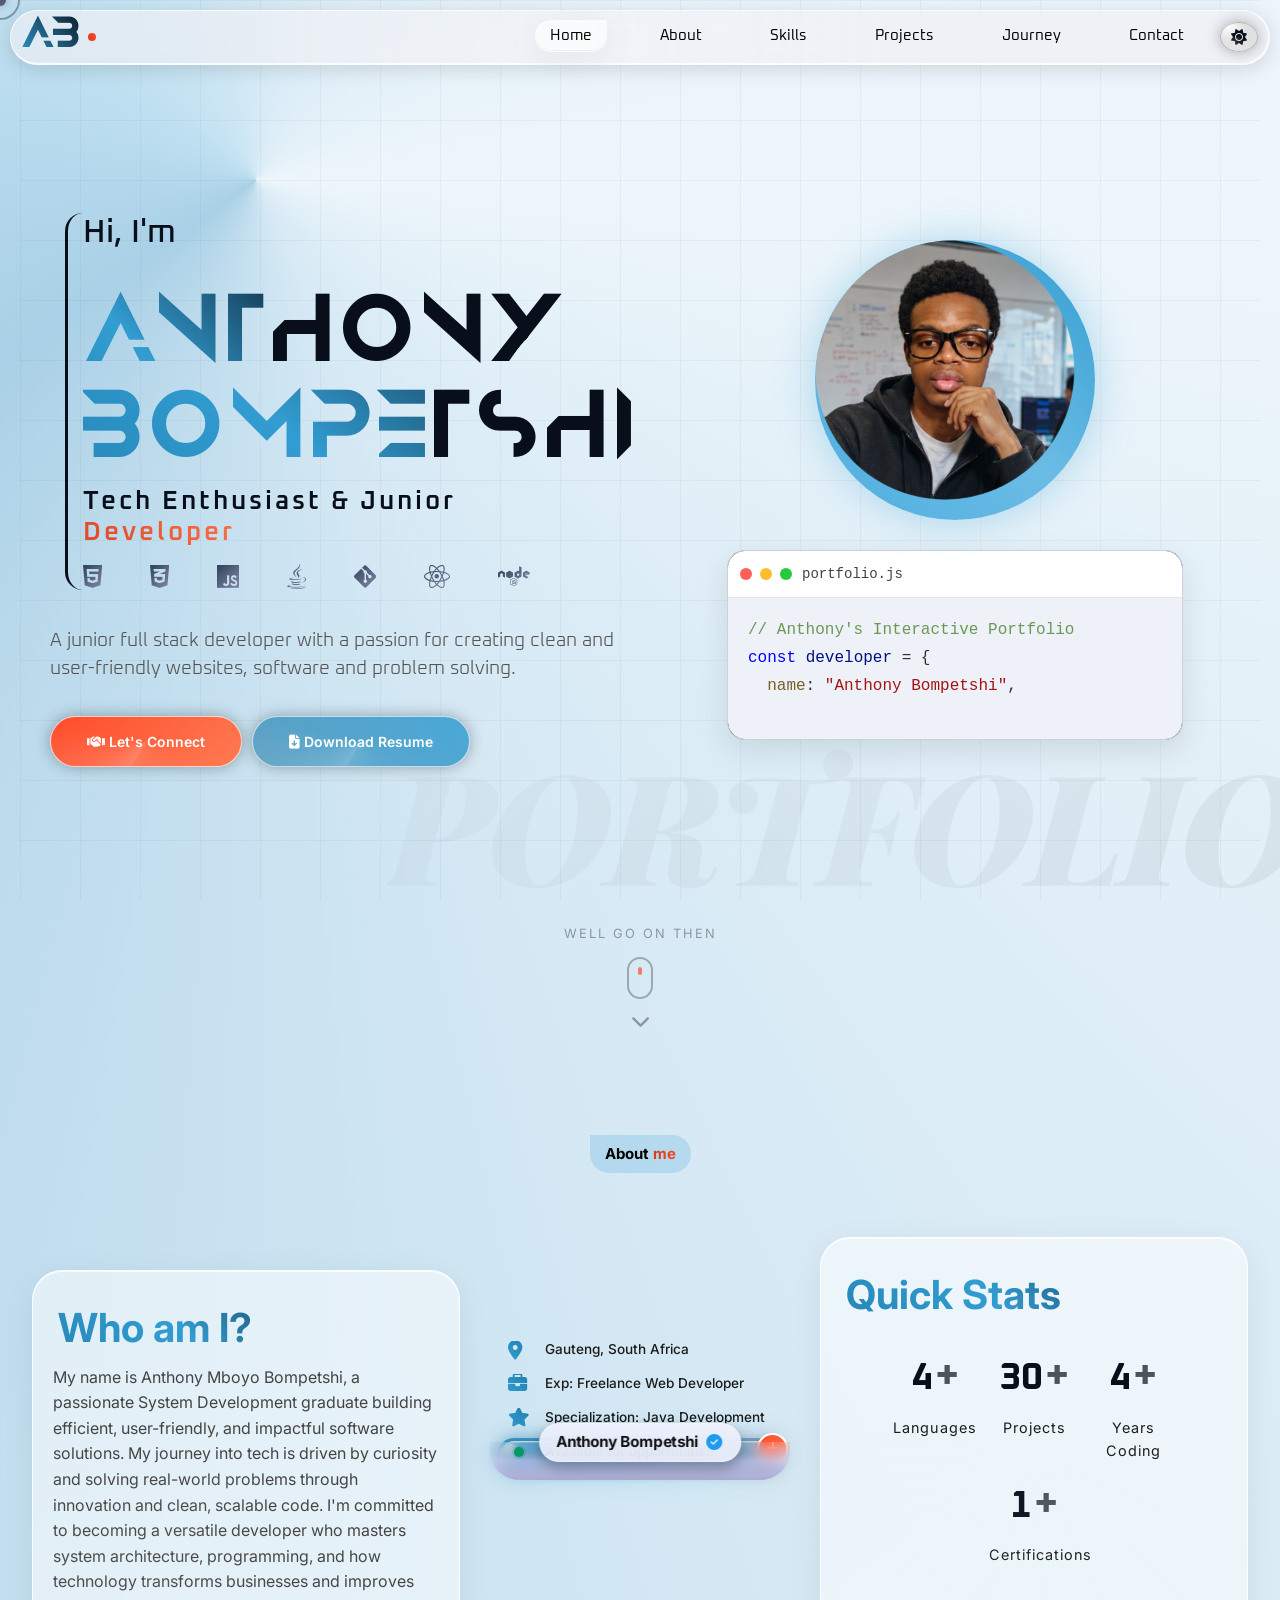
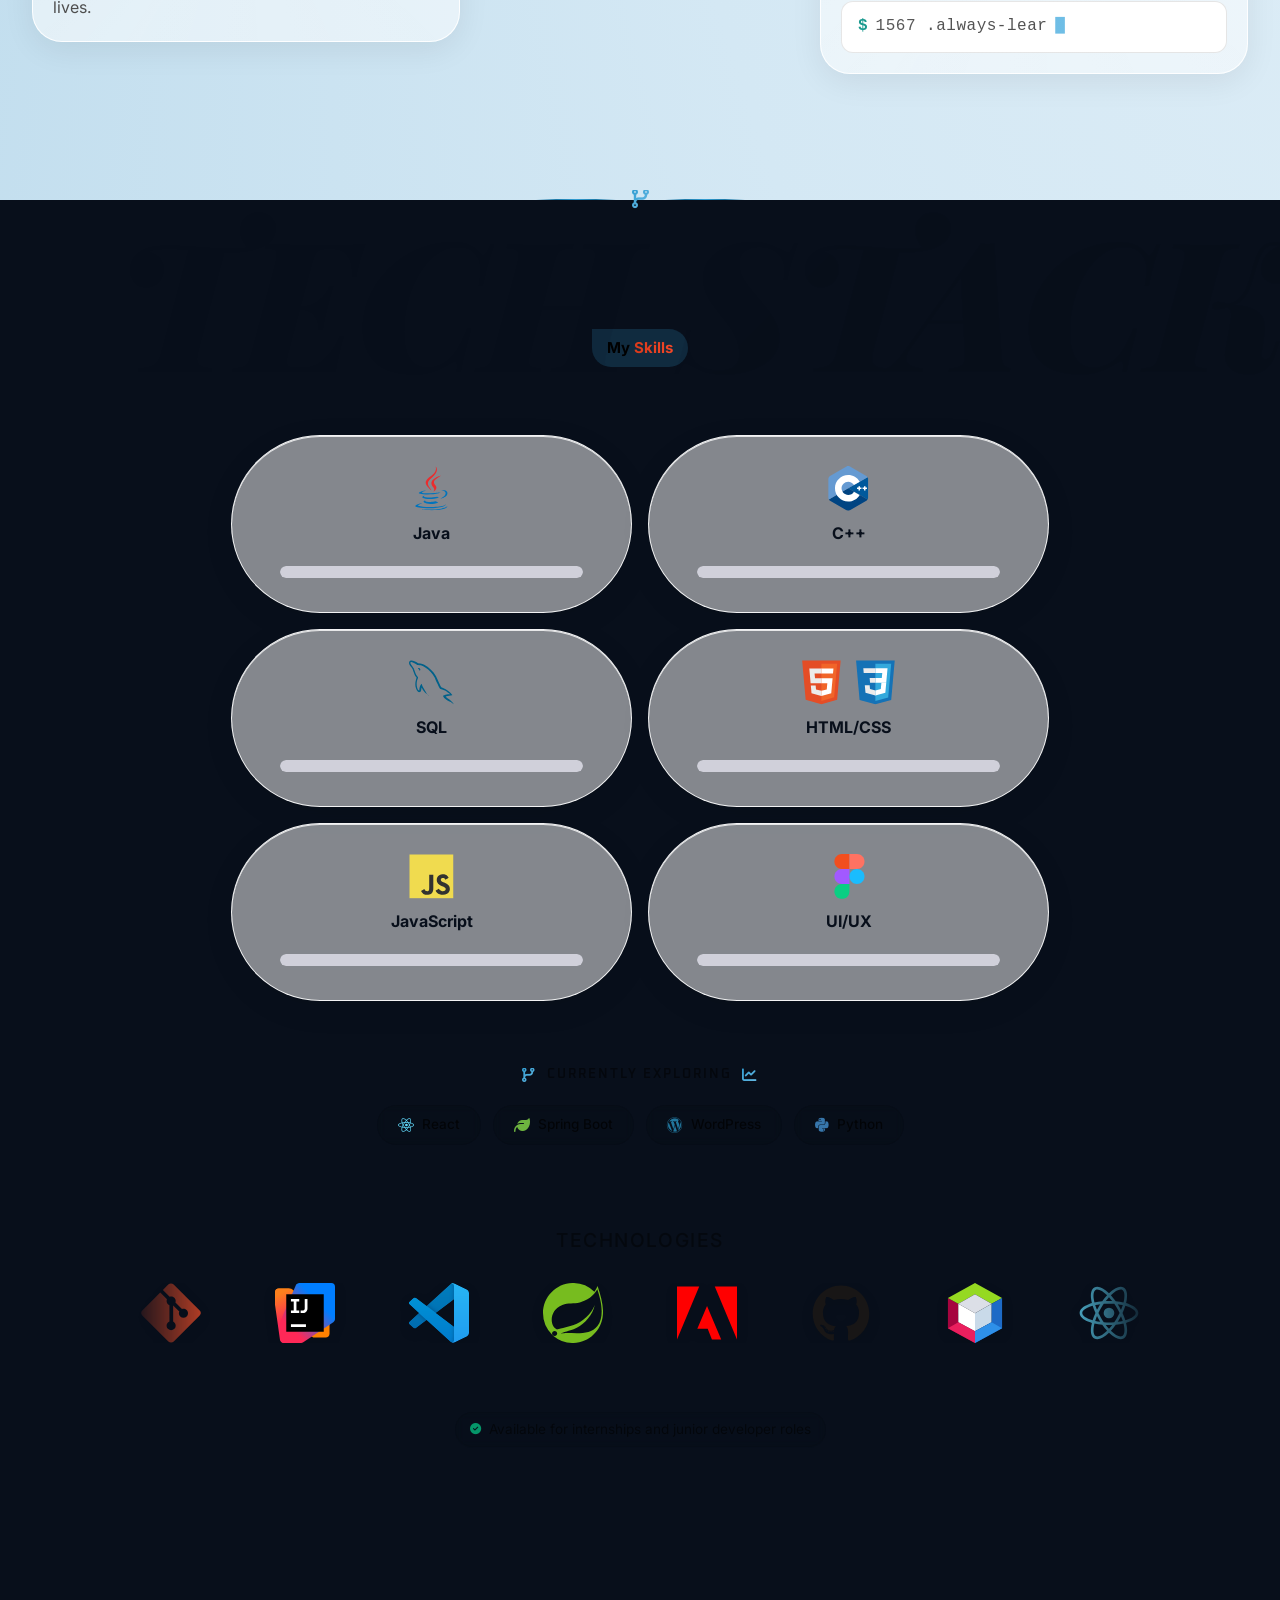
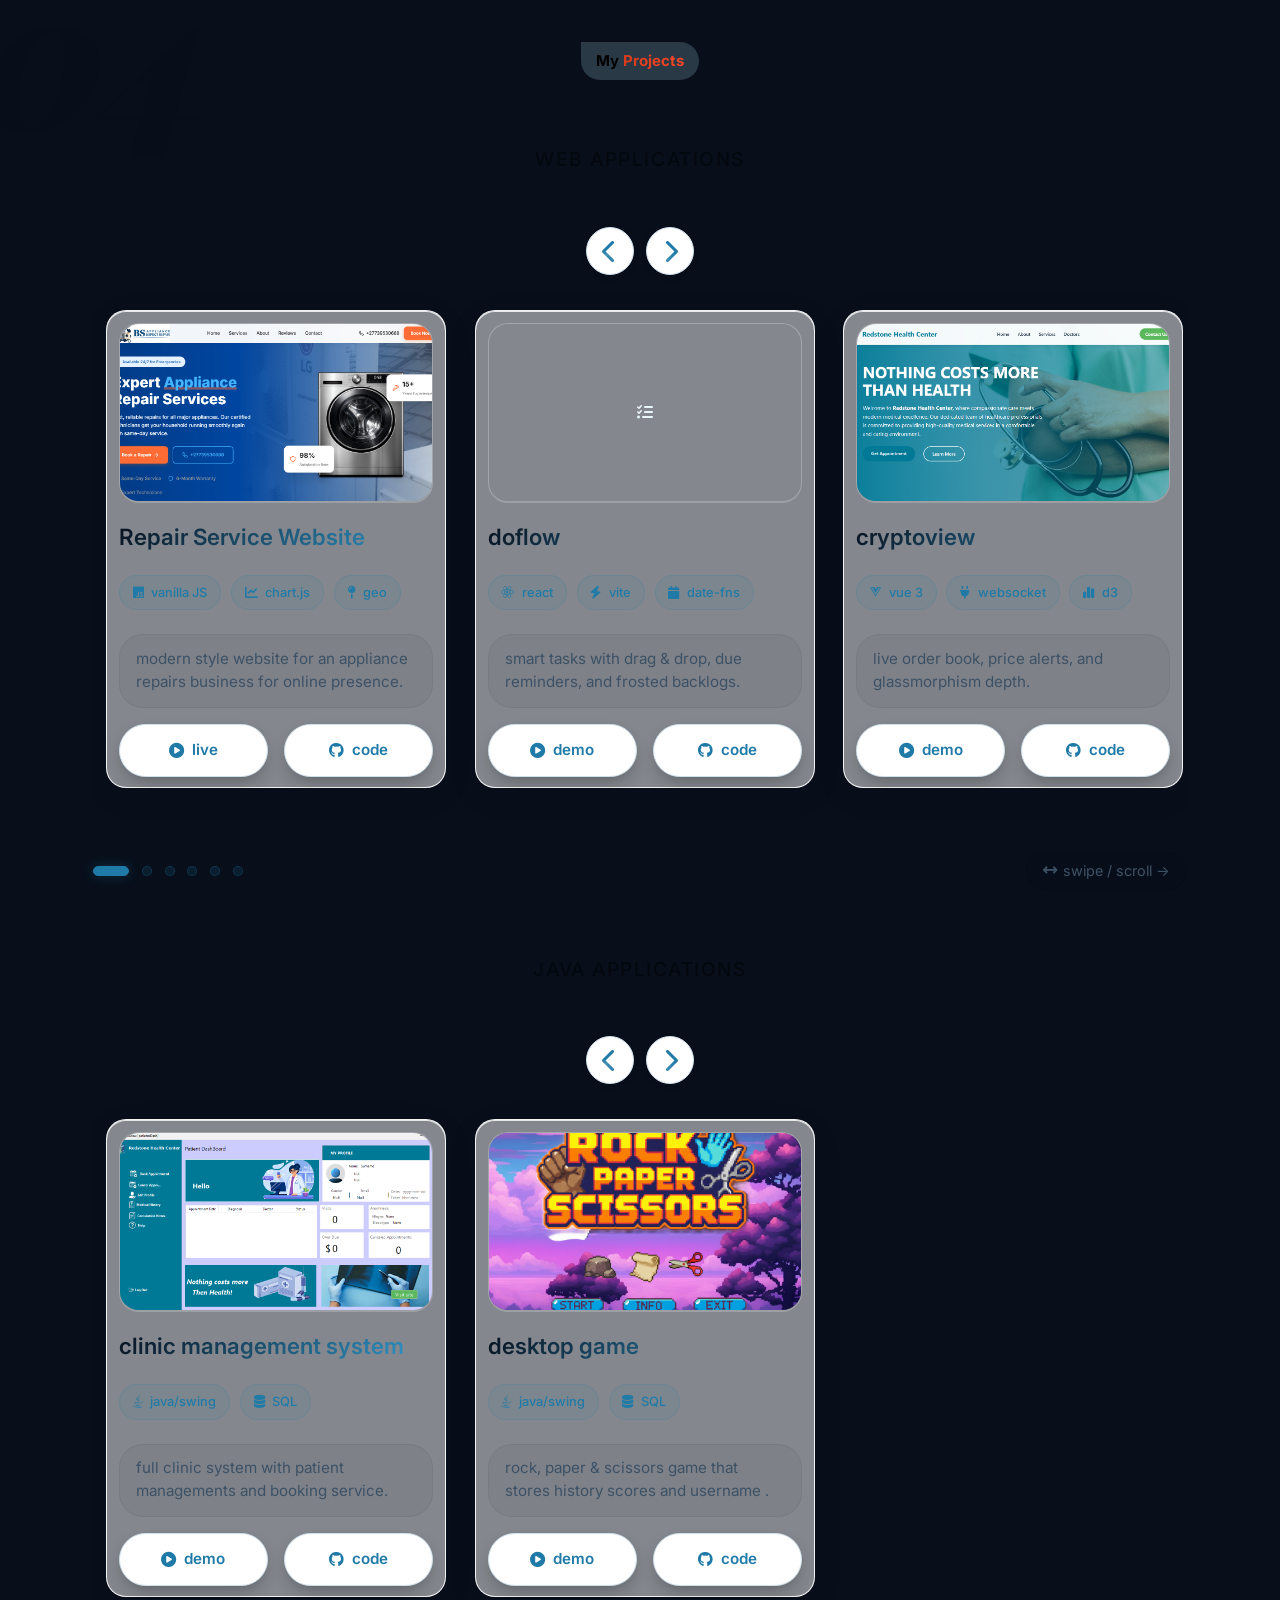
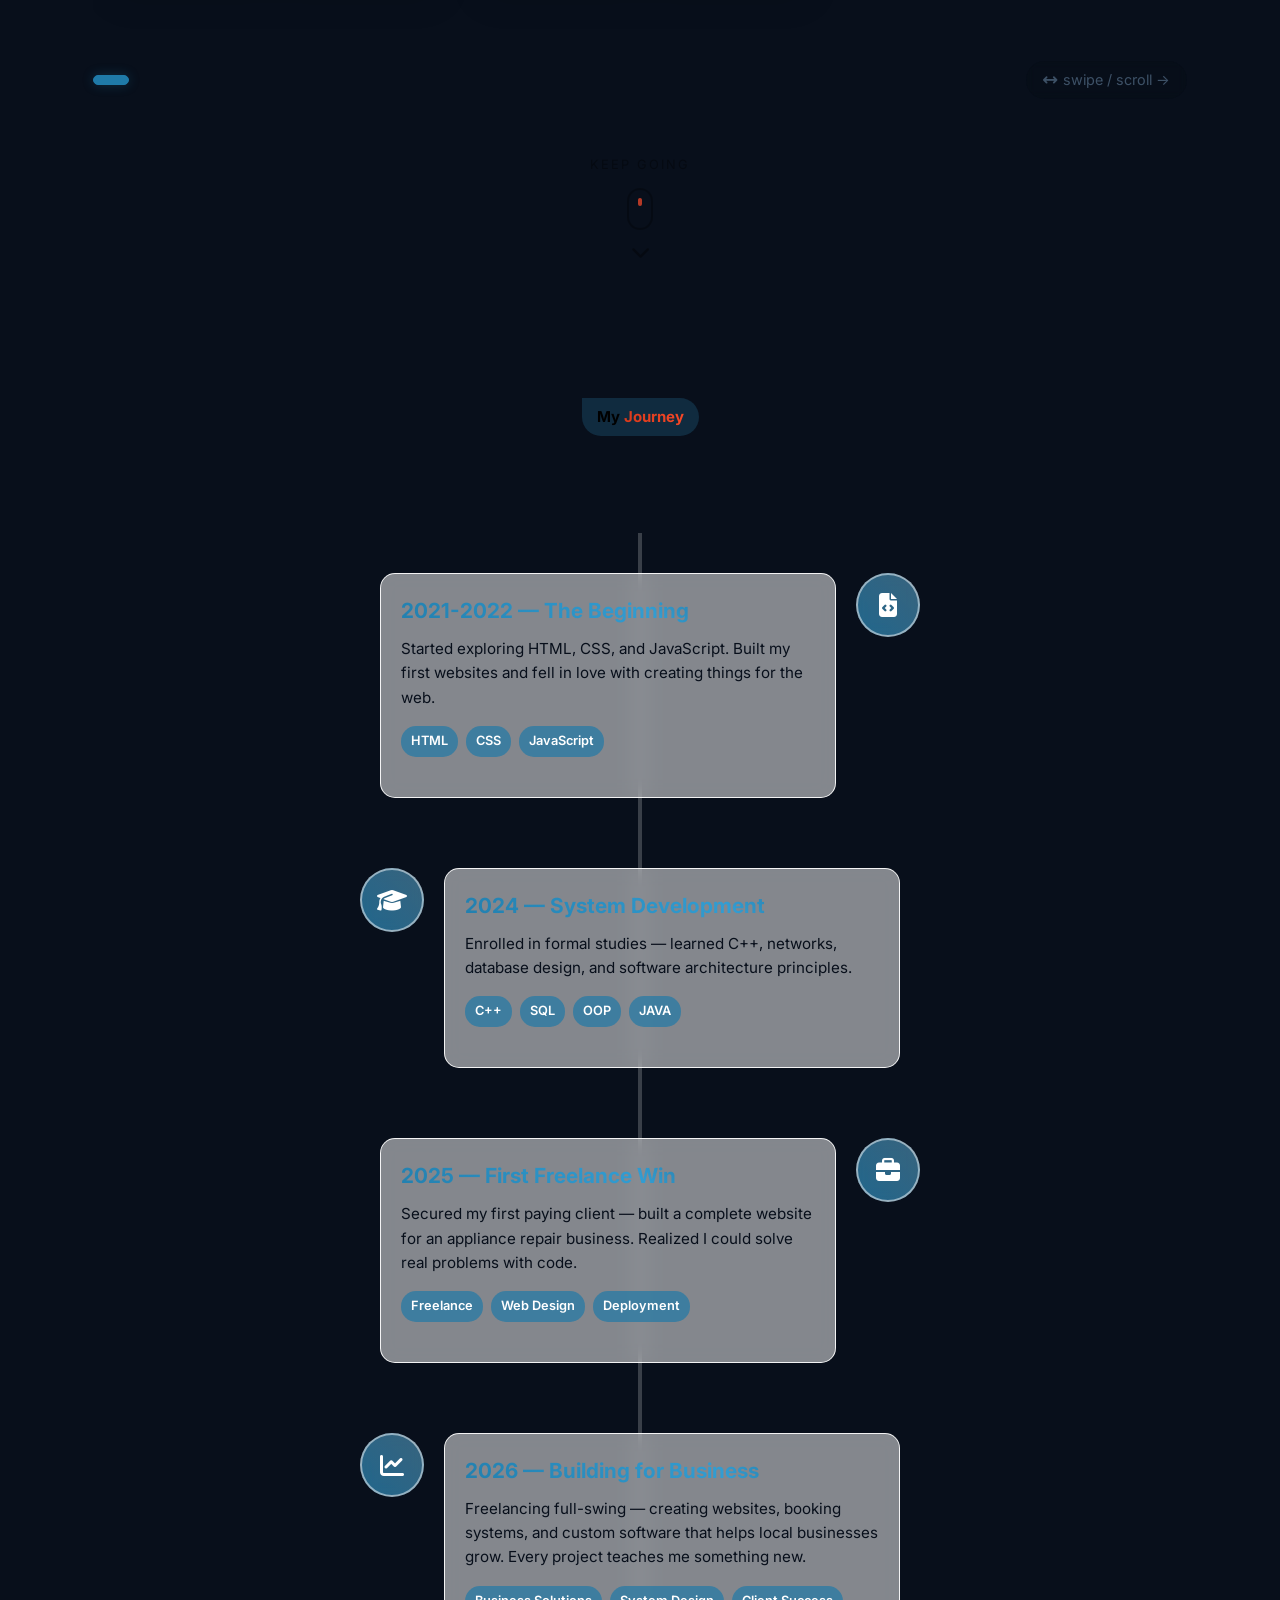
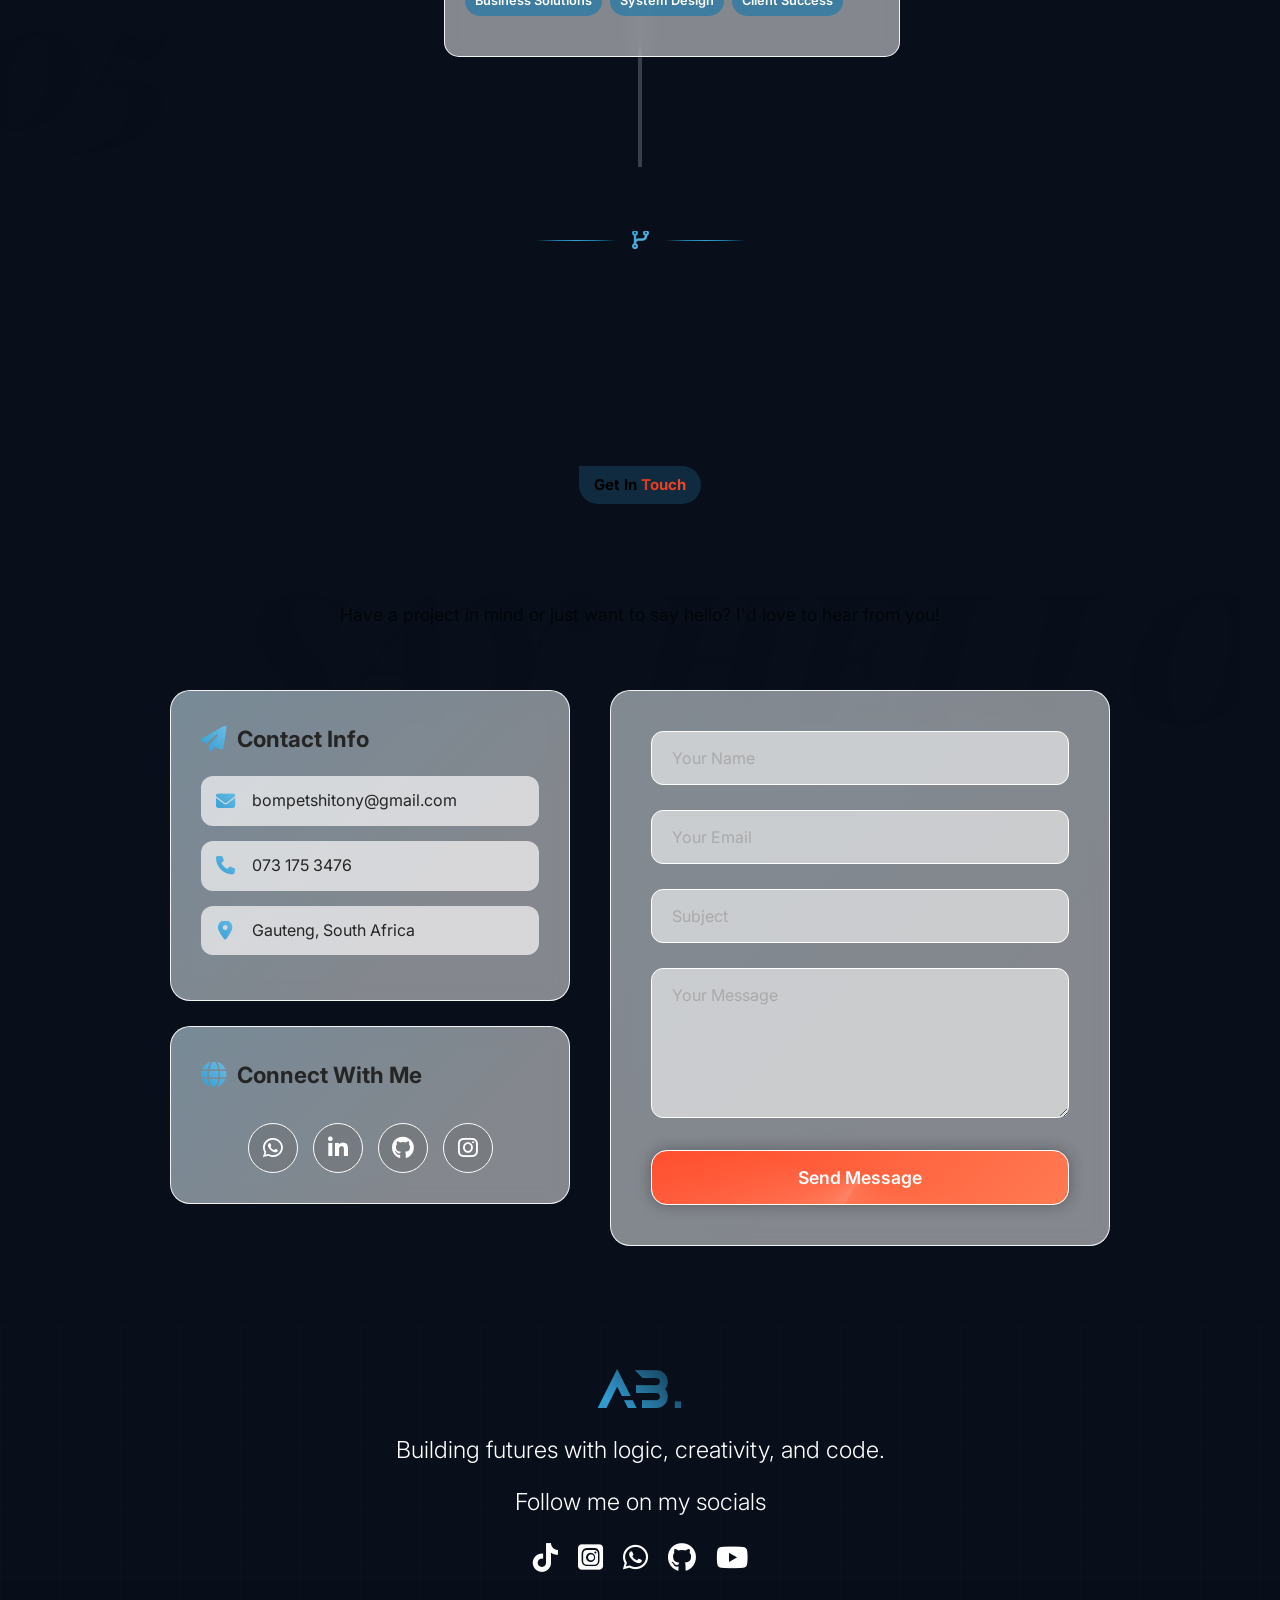
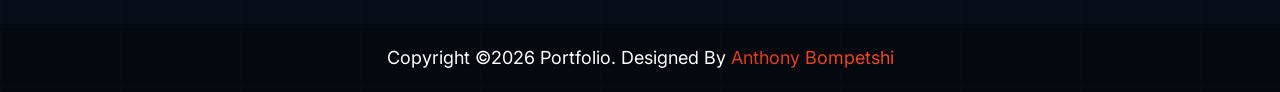
==== commit bb83403d: "Add files via upload" ====
--- a/index.html
+++ b/index.html
@@ -24,6 +24,29 @@
 <link rel="stylesheet" href="home.css">
 </head>
 <body>
+
+<!-- SVG LOGO SPRITE: official full-colour logos, defined once and reused with <use> -->
+<svg class="svg-sprite" xmlns="http://www.w3.org/2000/svg" aria-hidden="true" focusable="false">
+  <symbol id="logo-java" viewBox="0 0 128 128"><path fill="#0074BD" d="M47.617 98.12s-4.767 2.774 3.397 3.71c9.892 1.13 14.947.968 25.845-1.092 0 0 2.871 1.795 6.873 3.351-24.439 10.47-55.308-.607-36.115-5.969zm-2.988-13.665s-5.348 3.959 2.823 4.805c10.567 1.091 18.91 1.18 33.354-1.6 0 0 1.993 2.025 5.132 3.131-29.542 8.64-62.446.68-41.309-6.336z"/><path fill="#EA2D2E" d="M69.802 61.271c6.025 6.935-1.58 13.17-1.58 13.17s15.289-7.891 8.269-17.777c-6.559-9.215-11.587-13.792 15.635-29.58 0 .001-42.731 10.67-22.324 34.187z"/><path fill="#0074BD" d="M102.123 108.229s3.529 2.91-3.888 5.159c-14.102 4.272-58.706 5.56-71.094.171-4.451-1.938 3.899-4.625 6.526-5.192 2.739-.593 4.303-.485 4.303-.485-4.953-3.487-32.013 6.85-13.743 9.815 49.821 8.076 90.817-3.637 77.896-9.468zM49.912 70.294s-22.686 5.389-8.033 7.348c6.188.828 18.518.638 30.011-.326 9.39-.789 18.813-2.474 18.813-2.474s-3.308 1.419-5.704 3.053c-23.042 6.061-67.544 3.238-54.731-2.958 10.832-5.239 19.644-4.643 19.644-4.643zm40.697 22.747c23.421-12.167 12.591-23.86 5.032-22.285-1.848.385-2.677.72-2.677.72s.688-1.079 2-1.543c14.953-5.255 26.451 15.503-4.823 23.725 0-.002.359-.327.468-.617z"/><path fill="#EA2D2E" d="M76.491 1.587S89.459 14.563 64.188 34.51c-20.266 16.006-4.621 25.13-.007 35.559-11.831-10.673-20.509-20.07-14.688-28.815C58.041 28.42 81.722 22.195 76.491 1.587z"/><path fill="#0074BD" d="M52.214 126.021c22.476 1.437 57-.8 57.817-11.436 0 0-1.571 4.032-18.577 7.231-19.186 3.612-42.854 3.191-56.887.874 0 .001 2.875 2.381 17.647 3.331z"/></symbol>
+  <symbol id="logo-cplusplus" viewBox="0 0 128 128"><path fill="#00599c" d="M118.766 95.82c.89-1.543 1.441-3.28 1.441-4.843V36.78c0-1.558-.55-3.297-1.441-4.84l-55.32 31.94Zm0 0"/>
+  <path fill="#004482" d="m68.36 126.586 46.933-27.094c1.352-.781 2.582-2.129 3.473-3.672l-55.32-31.94L8.12 95.82c.89 1.543 2.121 2.89 3.473 3.672l46.933 27.094c2.703 1.562 7.13 1.562 9.832 0Zm0 0"/>
+  <path fill="#659ad2" d="M118.766 31.941c-.891-1.546-2.121-2.894-3.473-3.671L68.359 1.172c-2.703-1.563-7.129-1.563-9.832 0L11.594 28.27C8.89 29.828 6.68 33.66 6.68 36.78v54.196c0 1.562.55 3.3 1.441 4.843L63.445 63.88Zm0 0"/>
+  <path fill="#fff" d="M63.445 26.035c-20.867 0-37.843 16.977-37.843 37.844s16.976 37.844 37.843 37.844c13.465 0 26.024-7.247 32.77-18.91L79.84 73.335c-3.38 5.84-9.66 9.465-16.395 9.465-10.433 0-18.922-8.488-18.922-18.922 0-10.434 8.49-18.922 18.922-18.922 6.73 0 13.017 3.629 16.39 9.465l16.38-9.477c-6.75-11.664-19.305-18.91-32.77-18.91zM92.88 57.57v4.207h-4.207v4.203h4.207v4.207h4.203V65.98h4.203v-4.203h-4.203V57.57H92.88zm15.766 0v4.207h-4.204v4.203h4.204v4.207h4.207V65.98h4.203v-4.203h-4.203V57.57h-4.207z"/></symbol>
+  <symbol id="logo-mysql" viewBox="0 0 128 128"><path fill="#00618A" d="M117.688 98.242c-6.973-.191-12.297.461-16.852 2.379-1.293.547-3.355.559-3.566 2.18.711.746.82 1.859 1.387 2.777 1.086 1.754 2.922 4.113 4.559 5.352 1.789 1.348 3.633 2.793 5.551 3.961 3.414 2.082 7.223 3.27 10.504 5.352 1.938 1.23 3.859 2.777 5.75 4.164.934.684 1.563 1.75 2.773 2.18v-.195c-.637-.812-.801-1.93-1.387-2.777l-2.578-2.578c-2.52-3.344-5.719-6.281-9.117-8.719-2.711-1.949-8.781-4.578-9.91-7.73l-.199-.199c1.922-.219 4.172-.914 5.949-1.391 2.98-.797 5.645-.59 8.719-1.387l4.164-1.187v-.793c-1.555-1.594-2.664-3.707-4.359-5.152-4.441-3.781-9.285-7.555-14.273-10.703-2.766-1.746-6.184-2.883-9.117-4.363-.988-.496-2.719-.758-3.371-1.586-1.539-1.961-2.379-4.449-3.566-6.738-2.488-4.793-4.93-10.023-7.137-15.066-1.504-3.437-2.484-6.828-4.359-9.91-9-14.797-18.687-23.73-33.695-32.508-3.195-1.867-7.039-2.605-11.102-3.57l-6.543-.395c-1.332-.555-2.715-2.184-3.965-2.977C16.977 3.52 4.223-3.312.539 5.672-1.785 11.34 4.016 16.871 6.09 19.746c1.457 2.012 3.32 4.273 4.359 6.539.688 1.492.805 2.984 1.391 4.559 1.438 3.883 2.695 8.109 4.559 11.695.941 1.816 1.98 3.727 3.172 5.352.727.996 1.98 1.438 2.18 2.973-1.227 1.715-1.297 4.375-1.984 6.543-3.098 9.77-1.926 21.91 2.578 29.137 1.383 2.223 4.641 6.98 9.117 5.156 3.918-1.598 3.043-6.539 4.164-10.902.254-.988.098-1.715.594-2.379v.199l3.57 7.133c2.641 4.254 7.324 8.699 11.297 11.699 2.059 1.555 3.68 4.242 6.344 5.152v-.199h-.199c-.516-.805-1.324-1.137-1.98-1.781-1.551-1.523-3.277-3.414-4.559-5.156-3.613-4.902-6.805-10.27-9.711-15.855-1.391-2.668-2.598-5.609-3.77-8.324-.453-1.047-.445-2.633-1.387-3.172-1.281 1.988-3.172 3.598-4.164 5.945-1.582 3.754-1.789 8.336-2.375 13.082-.348.125-.195.039-.398.199-2.762-.668-3.73-3.508-4.758-5.949-2.594-6.164-3.078-16.09-.793-23.191.59-1.836 3.262-7.617 2.18-9.316-.516-1.691-2.219-2.672-3.172-3.965-1.18-1.598-2.355-3.703-3.172-5.551-2.125-4.805-3.113-10.203-5.352-15.062-1.07-2.324-2.875-4.676-4.359-6.738-1.645-2.289-3.484-3.977-4.758-6.742-.453-.984-1.066-2.559-.398-3.566.215-.684.516-.969 1.191-1.191 1.148-.887 4.352.297 5.547.793 3.18 1.32 5.832 2.578 8.527 4.363 1.289.855 2.598 2.512 4.16 2.973h1.785c2.789.641 5.914.195 8.523.988 4.609 1.402 8.738 3.582 12.488 5.949 11.422 7.215 20.766 17.48 27.156 29.734 1.027 1.973 1.473 3.852 2.379 5.945 1.824 4.219 4.125 8.559 5.941 12.688 1.816 4.113 3.582 8.27 6.148 11.695 1.348 1.801 6.551 2.766 8.918 3.766 1.66.699 4.379 1.43 5.949 2.379 3 1.809 5.906 3.965 8.723 5.945 1.402.992 5.73 3.168 5.945 4.957zm-88.605-75.52c-1.453-.027-2.48.156-3.566.395v.199h.195c.695 1.422 1.918 2.34 2.777 3.566l1.98 4.164.199-.195c1.227-.867 1.789-2.25 1.781-4.363-.492-.52-.562-1.164-.992-1.785-.562-.824-1.66-1.289-2.375-1.98zm0 0"/></symbol>
+  <symbol id="logo-html5" viewBox="0 0 128 128"><path fill="#E44D26" d="M19.037 113.876L9.032 1.661h109.936l-10.016 112.198-45.019 12.48z"/><path fill="#F16529" d="M64 116.8l36.378-10.086 8.559-95.878H64z"/><path fill="#EBEBEB" d="M64 52.455H45.788L44.53 38.361H64V24.599H29.489l.33 3.692 3.382 37.927H64zm0 35.743l-.061.017-15.327-4.14-.979-10.975H33.816l1.928 21.609 28.193 7.826.063-.017z"/><path fill="#fff" d="M63.952 52.455v13.763h16.947l-1.597 17.849-15.35 4.143v14.319l28.215-7.82.207-2.325 3.234-36.233.335-3.696h-3.708zm0-27.856v13.762h33.244l.276-3.092.628-6.978.329-3.692z"/></symbol>
+  <symbol id="logo-css3" viewBox="0 0 128 128"><path fill="#1572B6" d="M18.814 114.123L8.76 1.352h110.48l-10.064 112.754-45.243 12.543-45.119-12.526z"/><path fill="#33A9DC" d="M64.001 117.062l36.559-10.136 8.601-96.354h-45.16v106.49z"/><path fill="#fff" d="M64.001 51.429h18.302l1.264-14.163H64.001V23.435h34.682l-.332 3.711-3.4 38.114h-30.95V51.429z"/><path fill="#EBEBEB" d="M64.083 87.349l-.061.018-15.403-4.159-.985-11.031H33.752l1.937 21.717 28.331 7.863.063-.018v-14.39z"/><path fill="#fff" d="M81.127 64.675l-1.666 18.522-15.426 4.164v14.39l28.354-7.858.208-2.337 2.406-26.881H81.127z"/><path fill="#EBEBEB" d="M64.048 23.435v13.831H30.64l-.277-3.108-.63-7.012-.331-3.711h34.646zm-.047 27.996v13.831H48.792l-.277-3.108-.631-7.012-.33-3.711h16.447z"/></symbol>
+  <symbol id="logo-javascript" viewBox="0 0 128 128"><path fill="#F0DB4F" d="M1.408 1.408h125.184v125.185H1.408z"/><path fill="#323330" d="M116.347 96.736c-.917-5.711-4.641-10.508-15.672-14.981-3.832-1.761-8.104-3.022-9.377-5.926-.452-1.69-.512-2.642-.226-3.665.821-3.32 4.784-4.355 7.925-3.403 2.023.678 3.938 2.237 5.093 4.724 5.402-3.498 5.391-3.475 9.163-5.879-1.381-2.141-2.118-3.129-3.022-4.045-3.249-3.629-7.676-5.498-14.756-5.355l-3.688.477c-3.534.893-6.902 2.748-8.877 5.235-5.926 6.724-4.236 18.492 2.975 23.335 7.104 5.332 17.54 6.545 18.873 11.531 1.297 6.104-4.486 8.08-10.234 7.378-4.236-.881-6.592-3.034-9.139-6.949-4.688 2.713-4.688 2.713-9.508 5.485 1.143 2.499 2.344 3.63 4.26 5.795 9.068 9.198 31.76 8.746 35.83-5.176.165-.478 1.261-3.666.38-8.581zM69.462 58.943H57.753l-.048 30.272c0 6.438.333 12.34-.714 14.149-1.713 3.558-6.152 3.117-8.175 2.427-2.059-1.012-3.106-2.451-4.319-4.485-.333-.584-.583-1.036-.667-1.071l-9.52 5.83c1.583 3.249 3.915 6.069 6.902 7.901 4.462 2.678 10.459 3.499 16.731 2.059 4.082-1.189 7.604-3.652 9.448-7.401 2.666-4.915 2.094-10.864 2.07-17.444.06-10.735.001-21.468.001-32.237z"/></symbol>
+  <symbol id="logo-figma" viewBox="0 0 128 128"><path fill="#0acf83" d="M45.5 129c11.9 0 21.5-9.6 21.5-21.5V86H45.5C33.6 86 24 95.6 24 107.5S33.6 129 45.5 129zm0 0"/><path fill="#a259ff" d="M24 64.5C24 52.6 33.6 43 45.5 43H67v43H45.5C33.6 86 24 76.4 24 64.5zm0 0"/><path fill="#f24e1e" d="M24 21.5C24 9.6 33.6 0 45.5 0H67v43H45.5C33.6 43 24 33.4 24 21.5zm0 0"/><path fill="#ff7262" d="M67 0h21.5C100.4 0 110 9.6 110 21.5S100.4 43 88.5 43H67zm0 0"/><path fill="#1abcfe" d="M110 64.5c0 11.9-9.6 21.5-21.5 21.5S67 76.4 67 64.5 76.6 43 88.5 43 110 52.6 110 64.5zm0 0"/></symbol>
+  <symbol id="logo-git" viewBox="0 0 128 128"><path fill="#F34F29" d="M124.737 58.378L69.621 3.264c-3.172-3.174-8.32-3.174-11.497 0L46.68 14.71l14.518 14.518c3.375-1.139 7.243-.375 9.932 2.314 2.703 2.706 3.461 6.607 2.294 9.993l13.992 13.993c3.385-1.167 7.292-.413 9.994 2.295 3.78 3.777 3.78 9.9 0 13.679a9.673 9.673 0 01-13.683 0 9.677 9.677 0 01-2.105-10.521L68.574 47.933l-.002 34.341a9.708 9.708 0 012.559 1.828c3.778 3.777 3.778 9.898 0 13.683-3.779 3.777-9.904 3.777-13.679 0-3.778-3.784-3.778-9.905 0-13.683a9.65 9.65 0 013.167-2.11V47.333a9.581 9.581 0 01-3.167-2.111c-2.862-2.86-3.551-7.06-2.083-10.576L41.056 20.333 3.264 58.123a8.133 8.133 0 000 11.5l55.117 55.114c3.174 3.174 8.32 3.174 11.499 0l54.858-54.858a8.135 8.135 0 00-.001-11.501z"/></symbol>
+  <symbol id="logo-github" viewBox="0 0 128 128"><g style="fill:var(--logo-mono,#181616)"><path fill-rule="evenodd" clip-rule="evenodd" d="M64 5.103c-33.347 0-60.388 27.035-60.388 60.388 0 26.682 17.303 49.317 41.297 57.303 3.017.56 4.125-1.31 4.125-2.905 0-1.44-.056-6.197-.082-11.243-16.8 3.653-20.345-7.125-20.345-7.125-2.747-6.98-6.705-8.836-6.705-8.836-5.48-3.748.413-3.67.413-3.67 6.063.425 9.257 6.223 9.257 6.223 5.386 9.23 14.127 6.562 17.573 5.02.542-3.903 2.107-6.568 3.834-8.076-13.413-1.525-27.514-6.704-27.514-29.843 0-6.593 2.36-11.98 6.223-16.21-.628-1.52-2.695-7.662.584-15.98 0 0 5.07-1.623 16.61 6.19C53.7 35 58.867 34.327 64 34.304c5.13.023 10.3.694 15.127 2.033 11.526-7.813 16.59-6.19 16.59-6.19 3.287 8.317 1.22 14.46.593 15.98 3.872 4.23 6.215 9.617 6.215 16.21 0 23.194-14.127 28.3-27.574 29.796 2.167 1.874 4.097 5.55 4.097 11.183 0 8.08-.07 14.583-.07 16.572 0 1.607 1.088 3.49 4.148 2.897 23.98-7.994 41.263-30.622 41.263-57.294C124.388 32.14 97.35 5.104 64 5.104z"/><path d="M26.484 91.806c-.133.3-.605.39-1.035.185-.44-.196-.685-.605-.543-.906.13-.31.603-.395 1.04-.188.44.197.69.61.537.91zm2.446 2.729c-.287.267-.85.143-1.232-.28-.396-.42-.47-.983-.177-1.254.298-.266.844-.14 1.24.28.394.426.472.984.17 1.255zM31.312 98.012c-.37.258-.976.017-1.35-.52-.37-.538-.37-1.183.01-1.44.373-.258.97-.025 1.35.507.368.545.368 1.19-.01 1.452zm3.261 3.361c-.33.365-1.036.267-1.552-.23-.527-.487-.674-1.18-.343-1.544.336-.366 1.045-.264 1.564.23.527.486.686 1.18.333 1.543zm4.5 1.951c-.147.473-.825.688-1.51.486-.683-.207-1.13-.76-.99-1.238.14-.477.823-.7 1.512-.485.683.206 1.13.756.988 1.237zm4.943.361c.017.498-.563.91-1.28.92-.723.017-1.308-.387-1.315-.877 0-.503.568-.91 1.29-.924.717-.013 1.306.387 1.306.88zm4.598-.782c.086.485-.413.984-1.126 1.117-.7.13-1.35-.172-1.44-.653-.086-.498.422-.997 1.122-1.126.714-.123 1.354.17 1.444.663zm0 0"/></g></symbol>
+  <symbol id="logo-intellij" viewBox="0 0 128 128"><defs><linearGradient id="intellij-a" x1="-.72" x2="24.144" y1="7.628" y2="61.252" gradientTransform="matrix(.4155 0 0 .4155 0 47.745)" gradientUnits="userSpaceOnUse"><stop offset=".1" stop-color="#FC801D"/><stop offset=".59" stop-color="#FE2857"/></linearGradient><linearGradient id="intellij-b" x1="4.22" x2="62.921" y1="60.02" y2="1.311" gradientTransform="matrix(.4155 0 0 .4155 0 47.745)" gradientUnits="userSpaceOnUse"><stop offset=".21" stop-color="#FE2857"/><stop offset=".7" stop-color="#007EFF"/></linearGradient></defs><path fill="#ff8100" d="M31.9 11.657H8.14c-4.5 0-8.14 3.66-8.14 8.14v23.015c0 2.38 1.04 4.64 2.84 6.18L79.16 114.4a8.188 8.188 0 0 0 5.3 1.96h23.76c4.5 0 8.14-3.64 8.14-8.14V85.207c0-2.38-1.04-4.64-2.84-6.18L37.2 13.618a8.188 8.188 0 0 0-5.3-1.96Z"/><path fill="url(#intellij-a)" d="M6.033 50.167H1.69A1.69 1.69 0 0 0 0 51.857v5.439c0 .079.004.162.016.24L2.21 72.884c.12.835.831 1.454 1.675 1.454h6.51a1.69 1.69 0 0 0 1.691-1.691v-7.702c0-.183-.033-.362-.087-.536L7.636 51.322a1.69 1.69 0 0 0-1.603-1.155Z" transform="matrix(4.81355 0 0 4.81355 .001 -229.824)"/><path fill="url(#intellij-b)" d="M24.9 47.75H10.786c-.677 0-1.288.403-1.554 1.026L2.555 64.35a1.67 1.67 0 0 0-.137.665v7.627c0 .935.756 1.69 1.691 1.69h7.466c.333 0 .661-.099.94-.286l13.324-8.89c.47-.316.752-.843.752-1.408V49.436a1.69 1.69 0 0 0-1.69-1.69z" transform="matrix(4.81355 0 0 4.81355 .001 -229.824)"/><path fill="#000" d="M104 24.001H24v80h80z"/><path fill="#fff" d="M51.68 58.797h-5.96v-19.54h5.96v-5.22H34v5.22h5.96v19.54H34v5.22h17.68zm11.76-24.78v20.14c0 .88-.18 1.64-.56 2.32-.38.68-.9 1.2-1.58 1.58-.68.38-1.46.56-2.32.56h-4.3v5.4h5.04c1.82 0 3.44-.4 4.9-1.22 1.46-.82 2.6-1.94 3.42-3.38.82-1.44 1.24-3.06 1.24-4.86v-20.54Zm-29.44 60h32v-6H34Z"/></symbol>
+  <symbol id="logo-vscode" viewBox="0 0 128 128"><mask id="vscode-a" width="128" height="128" x="0" y="0" maskUnits="userSpaceOnUse" style="mask-type:alpha"><path fill="#fff" fill-rule="evenodd" d="M90.767 127.126a7.968 7.968 0 0 0 6.35-.244l26.353-12.681a8 8 0 0 0 4.53-7.209V21.009a8 8 0 0 0-4.53-7.21L97.117 1.12a7.97 7.97 0 0 0-9.093 1.548l-50.45 46.026L15.6 32.013a5.328 5.328 0 0 0-6.807.302l-7.048 6.411a5.335 5.335 0 0 0-.006 7.888L20.796 64 1.74 81.387a5.336 5.336 0 0 0 .006 7.887l7.048 6.411a5.327 5.327 0 0 0 6.807.303l21.974-16.68 50.45 46.025a7.96 7.96 0 0 0 2.743 1.793Zm5.252-92.183L57.74 64l38.28 29.058V34.943Z" clip-rule="evenodd"/></mask><g mask="url(#vscode-a)"><path fill="#0065A9" d="M123.471 13.82 97.097 1.12A7.973 7.973 0 0 0 88 2.668L1.662 81.387a5.333 5.333 0 0 0 .006 7.887l7.052 6.411a5.333 5.333 0 0 0 6.811.303l103.971-78.875c3.488-2.646 8.498-.158 8.498 4.22v-.306a8.001 8.001 0 0 0-4.529-7.208Z"/><g filter="url(#vscode-b)"><path fill="#007ACC" d="m123.471 114.181-26.374 12.698A7.973 7.973 0 0 1 88 125.333L1.662 46.613a5.333 5.333 0 0 1 .006-7.887l7.052-6.411a5.333 5.333 0 0 1 6.811-.303l103.971 78.874c3.488 2.647 8.498.159 8.498-4.219v.306a8.001 8.001 0 0 1-4.529 7.208Z"/></g><g filter="url(#vscode-c)"><path fill="#1F9CF0" d="M97.098 126.882A7.977 7.977 0 0 1 88 125.333c2.952 2.952 8 .861 8-3.314V5.98c0-4.175-5.048-6.266-8-3.313a7.977 7.977 0 0 1 9.098-1.549L123.467 13.8A8 8 0 0 1 128 21.01v85.982a8 8 0 0 1-4.533 7.21l-26.369 12.681Z"/></g><path fill="url(#vscode-d)" fill-rule="evenodd" d="M90.69 127.126a7.968 7.968 0 0 0 6.349-.244l26.353-12.681a8 8 0 0 0 4.53-7.21V21.009a8 8 0 0 0-4.53-7.21L97.039 1.12a7.97 7.97 0 0 0-9.093 1.548l-50.45 46.026-21.974-16.68a5.328 5.328 0 0 0-6.807.302l-7.048 6.411a5.336 5.336 0 0 0-.006 7.888L20.718 64 1.662 81.386a5.335 5.335 0 0 0 .006 7.888l7.048 6.411a5.328 5.328 0 0 0 6.807.303l21.975-16.681 50.45 46.026a7.959 7.959 0 0 0 2.742 1.793Zm5.252-92.184L57.662 64l38.28 29.057V34.943Z" clip-rule="evenodd" opacity="0.25" style="mix-blend-mode:overlay"/></g><defs><filter id="vscode-b" width="144.744" height="113.408" x="-8.41115" y="22.5944" color-interpolation-filters="sRGB" filterUnits="userSpaceOnUse"><feFlood flood-opacity="0" result="BackgroundImageFix"/><feColorMatrix in="SourceAlpha" result="hardAlpha" values="0 0 0 0 0 0 0 0 0 0 0 0 0 0 0 0 0 0 127 0"/><feOffset/><feGaussianBlur stdDeviation="4.16667"/><feColorMatrix values="0 0 0 0 0 0 0 0 0 0 0 0 0 0 0 0 0 0 0.25 0"/><feBlend in2="BackgroundImageFix" mode="overlay" result="effect1_dropShadow_1_36"/><feBlend in="SourceGraphic" in2="effect1_dropShadow_1_36" result="shape"/></filter><filter id="vscode-c" width="56.6667" height="144.007" x="79.6667" y="-8.0035" color-interpolation-filters="sRGB" filterUnits="userSpaceOnUse"><feFlood flood-opacity="0" result="BackgroundImageFix"/><feColorMatrix in="SourceAlpha" result="hardAlpha" values="0 0 0 0 0 0 0 0 0 0 0 0 0 0 0 0 0 0 127 0"/><feOffset/><feGaussianBlur stdDeviation="4.16667"/><feColorMatrix values="0 0 0 0 0 0 0 0 0 0 0 0 0 0 0 0 0 0 0.25 0"/><feBlend in2="BackgroundImageFix" mode="overlay" result="effect1_dropShadow_1_36"/><feBlend in="SourceGraphic" in2="effect1_dropShadow_1_36" result="shape"/></filter><linearGradient id="vscode-d" x1="63.9222" x2="63.9222" y1="0.329902" y2="127.67" gradientUnits="userSpaceOnUse"><stop stop-color="#fff"/><stop offset="1" stop-color="#fff" stop-opacity="0"/></linearGradient></defs></symbol>
+  <symbol id="logo-spring" viewBox="0 0 128 128"><path d="M116.452 6.643a59.104 59.104 0 01-6.837 12.136A64.249 64.249 0 0064.205-.026C28.984-.026 0 28.982 0 64.242a64.316 64.316 0 0019.945 46.562l2.368 2.1a64.22 64.22 0 0041.358 15.122c33.487 0 61.637-26.24 64.021-59.683 1.751-16.371-3.051-37.077-11.24-61.7zM29.067 111.17a5.5 5.5 0 01-4.269 2.034c-3.018 0-5.487-2.484-5.487-5.502 0-3.017 2.485-5.501 5.487-5.501 1.25 0 2.485.433 3.452 1.234 2.351 1.9 2.718 5.384.817 7.735zm87.119-19.238c-15.843 21.122-49.68 14.003-71.376 15.02 0 0-3.852.234-7.721.867 0 0 1.45-.617 3.335-1.334 15.226-5.301 22.43-6.335 31.685-11.086 17.427-8.869 34.654-28.274 38.24-48.463-6.637 19.422-26.75 36.11-45.077 42.895-12.557 4.635-35.238 9.136-35.238 9.136l-.917-.484c-15.442-7.518-15.91-40.977 12.157-51.78 12.291-4.735 24.048-2.134 37.323-5.302 14.175-3.367 30.568-14.004 37.238-27.874 7.471 22.19 16.46 56.932.35 78.405z" fill="#77bc1f"/></symbol>
+  <symbol id="logo-netbeans" viewBox="0 0 128 128"><path fill="#a6043f" fill-rule="evenodd" d="M64 128 6.222 96.444V32l22.222 12.444v39.112L64 103.11"/><path fill="#95d921" fill-rule="evenodd" d="m6.222 32 22.222 12.444L64 24l35.556 20.444L121.778 32 64 0Z"/><path fill="#dcdfe7" fill-rule="evenodd" d="m64 24 35.556 20.444-35.556 20-35.556-20Z"/><path fill="#fff" fill-rule="evenodd" d="m28.444 44.444 35.556 20v38.667L28.444 83.556Z"/><path fill="#c9dae9" fill-rule="evenodd" d="m64 64.444 35.556-20v39.112L64 103.11Z"/><path fill="#1d6ac6" fill-rule="evenodd" d="m64 128 57.778-31.556V32L99.556 44.444v39.112L64 103.11"/><path fill="#ea1f5e" fill-rule="evenodd" d="M64 128 6.222 96.444l22.222-12.888L64 103.11"/><path fill="#2e90e9" fill-rule="evenodd" d="m64 128 57.778-31.556-22.222-12.888L64 103.11"/></symbol>
+  <symbol id="logo-react" viewBox="0 0 128 128"><g fill="#61DAFB"><circle cx="64" cy="64" r="11.4"/><path d="M107.3 45.2c-2.2-.8-4.5-1.6-6.9-2.3.6-2.4 1.1-4.8 1.5-7.1 2.1-13.2-.2-22.5-6.6-26.1-1.9-1.1-4-1.6-6.4-1.6-7 0-15.9 5.2-24.9 13.9-9-8.7-17.9-13.9-24.9-13.9-2.4 0-4.5.5-6.4 1.6-6.4 3.7-8.7 13-6.6 26.1.4 2.3.9 4.7 1.5 7.1-2.4.7-4.7 1.4-6.9 2.3C8.2 50 1.4 56.6 1.4 64s6.9 14 19.3 18.8c2.2.8 4.5 1.6 6.9 2.3-.6 2.4-1.1 4.8-1.5 7.1-2.1 13.2.2 22.5 6.6 26.1 1.9 1.1 4 1.6 6.4 1.6 7.1 0 16-5.2 24.9-13.9 9 8.7 17.9 13.9 24.9 13.9 2.4 0 4.5-.5 6.4-1.6 6.4-3.7 8.7-13 6.6-26.1-.4-2.3-.9-4.7-1.5-7.1 2.4-.7 4.7-1.4 6.9-2.3 12.5-4.8 19.3-11.4 19.3-18.8s-6.8-14-19.3-18.8zM92.5 14.7c4.1 2.4 5.5 9.8 3.8 20.3-.3 2.1-.8 4.3-1.4 6.6-5.2-1.2-10.7-2-16.5-2.5-3.4-4.8-6.9-9.1-10.4-13 7.4-7.3 14.9-12.3 21-12.3 1.3 0 2.5.3 3.5.9zM81.3 74c-1.8 3.2-3.9 6.4-6.1 9.6-3.7.3-7.4.4-11.2.4-3.9 0-7.6-.1-11.2-.4-2.2-3.2-4.2-6.4-6-9.6-1.9-3.3-3.7-6.7-5.3-10 1.6-3.3 3.4-6.7 5.3-10 1.8-3.2 3.9-6.4 6.1-9.6 3.7-.3 7.4-.4 11.2-.4 3.9 0 7.6.1 11.2.4 2.2 3.2 4.2 6.4 6 9.6 1.9 3.3 3.7 6.7 5.3 10-1.7 3.3-3.4 6.6-5.3 10zm8.3-3.3c1.5 3.5 2.7 6.9 3.8 10.3-3.4.8-7 1.4-10.8 1.9 1.2-1.9 2.5-3.9 3.6-6 1.2-2.1 2.3-4.2 3.4-6.2zM64 97.8c-2.4-2.6-4.7-5.4-6.9-8.3 2.3.1 4.6.2 6.9.2 2.3 0 4.6-.1 6.9-.2-2.2 2.9-4.5 5.7-6.9 8.3zm-18.6-15c-3.8-.5-7.4-1.1-10.8-1.9 1.1-3.3 2.3-6.8 3.8-10.3 1.1 2 2.2 4.1 3.4 6.1 1.2 2.2 2.4 4.1 3.6 6.1zm-7-25.5c-1.5-3.5-2.7-6.9-3.8-10.3 3.4-.8 7-1.4 10.8-1.9-1.2 1.9-2.5 3.9-3.6 6-1.2 2.1-2.3 4.2-3.4 6.2zM64 30.2c2.4 2.6 4.7 5.4 6.9 8.3-2.3-.1-4.6-.2-6.9-.2-2.3 0-4.6.1-6.9.2 2.2-2.9 4.5-5.7 6.9-8.3zm22.2 21l-3.6-6c3.8.5 7.4 1.1 10.8 1.9-1.1 3.3-2.3 6.8-3.8 10.3-1.1-2.1-2.2-4.2-3.4-6.2zM31.7 35c-1.7-10.5-.3-17.9 3.8-20.3 1-.6 2.2-.9 3.5-.9 6 0 13.5 4.9 21 12.3-3.5 3.8-7 8.2-10.4 13-5.8.5-11.3 1.4-16.5 2.5-.6-2.3-1-4.5-1.4-6.6zM7 64c0-4.7 5.7-9.7 15.7-13.4 2-.8 4.2-1.5 6.4-2.1 1.6 5 3.6 10.3 6 15.6-2.4 5.3-4.5 10.5-6 15.5C15.3 75.6 7 69.6 7 64zm28.5 49.3c-4.1-2.4-5.5-9.8-3.8-20.3.3-2.1.8-4.3 1.4-6.6 5.2 1.2 10.7 2 16.5 2.5 3.4 4.8 6.9 9.1 10.4 13-7.4 7.3-14.9 12.3-21 12.3-1.3 0-2.5-.3-3.5-.9zM96.3 93c1.7 10.5.3 17.9-3.8 20.3-1 .6-2.2.9-3.5.9-6 0-13.5-4.9-21-12.3 3.5-3.8 7-8.2 10.4-13 5.8-.5 11.3-1.4 16.5-2.5.6 2.3 1 4.5 1.4 6.6zm9-15.6c-2 .8-4.2 1.5-6.4 2.1-1.6-5-3.6-10.3-6-15.6 2.4-5.3 4.5-10.5 6-15.5 13.8 4 22.1 10 22.1 15.6 0 4.7-5.8 9.7-15.7 13.4z"/></g></symbol>
+  <symbol id="logo-adobe" viewBox="0 0 24 24"><path fill="#FF0000" d="M13.966 22.624l-1.69-4.281H8.122l3.892-9.144 5.662 13.425zM8.884 1.376H0v21.248zm15.116 0h-8.884L24 22.624Z"/></symbol>
+</svg>
+
 
 <!-- Rotating background — isolated element, not body::before -->
 <div class="bg-rotate" aria-hidden="true"></div>
@@ -166,7 +189,7 @@
                <span class="hint-text">tap to view story</span>
                <span class="hint-arrow">👉</span>
           </div>
-          <img src="images/me2.png" alt="Anthony Bompetshi - main portrait">
+          <img src="images/sleek.gif" alt="Anthony Bompetshi - main portrait">
         </div>
 
         <!-- Verified nameplate sits above the blur overlay (higher z-index) -->
@@ -225,55 +248,39 @@
     </div>
     <div class="skills">
   <div class="skill">
-    <i class="fa-brands fa-java" aria-hidden="true"></i>
+    <svg class="skill-svg" aria-hidden="true"><use href="#logo-java"/></svg>
     <h6>Java</h6>
     <div class="progress-div"><progress value="70" max="100" aria-label="Java 70%"></progress></div>
   </div>
 
   <div class="skill">
-    <svg class="skill-svg" xmlns="http://www.w3.org/2000/svg" viewBox="0 0 128 128">
-      <path fill="url(#cpp-grad)" d="M117.5 33.5l.3-.2c-.6-1.1-1.5-2.1-2.4-2.6L67.1 2.9c-.8-.5-1.9-.7-3.1-.7-1.2 0-2.3.3-3.1.7l-48 27.9c-1.7 1-2.9 3.5-2.9 5.4v55.7c0 1.1.2 2.3.9 3.4l-.2.1c.5.8 1.2 1.5 1.9 1.9l48.2 27.9c.8.5 1.9.7 3.1.7 1.2 0 2.3-.3 3.1-.7l48-27.9c1.7-1 2.9-3.5 2.9-5.4V36.1c.1-.8 0-1.7-.4-2.6zm-53.5 70c-21.8 0-39.5-17.7-39.5-39.5S42.2 24.5 64 24.5c14.7 0 27.5 8.1 34.3 20l-13 7.5C81.1 44.5 73.1 39.5 64 39.5c-13.5 0-24.5 11-24.5 24.5s11 24.5 24.5 24.5c9.1 0 17.1-5 21.3-12.4l13 7.5C91.5 95.4 78.7 103.5 64 103.5zm51.5-42h-5v5h-5v-5h-5v-5h5v-5h5v5h5v5zm17 0h-5v5h-5v-5h-5v-5h5v-5h5v5h5v5z"/>
-      <defs>
-        <linearGradient id="cpp-grad" x1="0%" y1="0%" x2="100%" y2="100%">
-          <stop offset="0%" style="stop-color:#922dff"/>
-          <stop offset="100%" style="stop-color:#5ce1e6"/>
-        </linearGradient>
-      </defs>
-    </svg>
+    <svg class="skill-svg" aria-hidden="true"><use href="#logo-cplusplus"/></svg>
     <h6>C++</h6>
     <div class="progress-div"><progress value="30" max="100" aria-label="C++ 30%"></progress></div>
   </div>
 
   <div class="skill">
-    <svg class="skill-svg" xmlns="http://www.w3.org/2000/svg" viewBox="0 0 128 128">
-      <path fill="url(#sql-grad)" d="M64 4C33.1 4 8 14.3 8 27v74c0 12.7 25.1 23 56 23s56-10.3 56-23V27C120 14.3 94.9 4 64 4zm0 12c27.6 0 44 8.1 44 11s-16.4 11-44 11S20 30 20 27s16.4-11 44-11zM20 45.7C30.1 51.5 46.1 55 64 55s33.9-3.5 44-9.3V64c0 2.9-16.4 11-44 11S20 66.9 20 64V45.7zm0 36C30.1 87.5 46.1 91 64 91s33.9-3.5 44-9.3V100c0 2.9-16.4 11-44 11S20 102.9 20 100V81.7z"/>
-      <defs>
-        <linearGradient id="sql-grad" x1="0%" y1="0%" x2="100%" y2="100%">
-          <stop offset="0%" style="stop-color:#922dff"/>
-          <stop offset="100%" style="stop-color:#5ce1e6"/>
-        </linearGradient>
-      </defs>
-    </svg>
+    <svg class="skill-svg" aria-hidden="true"><use href="#logo-mysql"/></svg>
     <h6>SQL</h6>
     <div class="progress-div"><progress value="60" max="100" aria-label="SQL 60%"></progress></div>
   </div>
 
   <div class="skill">
-    <i class="fa-brands fa-html5" aria-hidden="true"></i>
+    <div class="skill-logos"><svg class="skill-svg" aria-hidden="true"><use href="#logo-html5"/></svg><svg class="skill-svg" aria-hidden="true"><use href="#logo-css3"/></svg></div>
     <h6>HTML/CSS</h6>
     <div class="progress-div"><progress value="85" max="100" aria-label="HTML/CSS 85%"></progress></div>
   </div>
 
   <div class="skill">
-    <i class="fa-brands fa-js" aria-hidden="true"></i>
+    <svg class="skill-svg" aria-hidden="true"><use href="#logo-javascript"/></svg>
     <h6>JavaScript</h6>
     <div class="progress-div"><progress value="20" max="100" aria-label="JavaScript 20%"></progress></div>
   </div>
 
   <div class="skill">
-    <i class="fa-solid fa-mobile" aria-hidden="true"></i>
+    <svg class="skill-svg" aria-hidden="true"><use href="#logo-figma"/></svg>
     <h6>UI/UX</h6>
-    <div class="progress-div"><progress value="90" max="100" aria-label="System Design 90%"></progress></div>
+    <div class="progress-div"><progress value="90" max="100" aria-label="UI/UX 90%"></progress></div>
   </div>
 </div>
 <div class="currently-learning">
@@ -298,43 +305,35 @@
             <div class="marquee-content">
                 <!-- Git badge -->
                 <div class="brand-badge">
-                    <img class="badge-img" src="images/Git_icon.svg.png" alt="Git" loading="lazy">
-                    
+                    <svg class="badge-img" role="img" aria-label="Git"><use href="#logo-git"/></svg>
                 </div>
                 <!-- IntelliJ -->
                 <div class="brand-badge">
-                    <img class="badge-img" src="images/IntelliJ_IDEA_Icon.svg.png" alt="IntelliJ" loading="lazy">
-                    
+                    <svg class="badge-img" role="img" aria-label="IntelliJ IDEA"><use href="#logo-intellij"/></svg>
                 </div>
                 <!-- Vs Code -->
                 <div class="brand-badge">
-                    <img class="badge-img" src="images/Visual_Studio_Code_1.35_icon.svg.png" alt="VS Code" loading="lazy">
-                    
+                    <svg class="badge-img" role="img" aria-label="VS Code"><use href="#logo-vscode"/></svg>
                 </div>
                 <!-- Spring Boot -->
                 <div class="brand-badge">
-                    <img class="badge-img" src="images/springboot.png" alt="Spring" loading="lazy">
-                    
-                </div>
-                <!-- Postman -->
-                <div class="brand-badge">
-                    <img class="badge-img" src="images/postmanlogo.png" alt=" Postman" loading="lazy">
-                    
+                    <svg class="badge-img" role="img" aria-label="Spring Boot"><use href="#logo-spring"/></svg>
+                </div>
+                <!-- Adobe -->
+                <div class="brand-badge">
+                    <svg class="badge-img" role="img" aria-label="Adobe"><use href="#logo-adobe"/></svg>
                 </div>
                 <!-- GitHub -->
                 <div class="brand-badge">
-                    <img class="badge-img" src="images/GitHubLogo.png" alt="GitHub" loading="lazy">
-                    
+                    <svg class="badge-img" role="img" aria-label="GitHub"><use href="#logo-github"/></svg>
                 </div>
                 <!-- Netbeans -->
                 <div class="brand-badge">
-                    <img class="badge-img" src="images/NetbeansLogo.png" alt="Netbeans" loading="lazy">
-                    
+                    <svg class="badge-img" role="img" aria-label="NetBeans"><use href="#logo-netbeans"/></svg>
                 </div>
                 <!-- react -->
                 <div class="brand-badge">
-                    <img class="badge-img" src="images/react.png" alt="React" loading="lazy">
-                    
+                    <svg class="badge-img" role="img" aria-label="React"><use href="#logo-react"/></svg>
                 </div>
                 
             </div>
@@ -344,43 +343,35 @@
               
                  <!-- Git badge -->
                 <div class="brand-badge">
-                    <img class="badge-img" src="images/Git_icon.svg.png" alt="Git" loading="lazy">
-                    
+                    <svg class="badge-img" role="img" aria-label="Git"><use href="#logo-git"/></svg>
                 </div>
                 <!-- IntelliJ -->
                 <div class="brand-badge">
-                    <img class="badge-img" src="images/IntelliJ_IDEA_Icon.svg.png" alt="IntelliJ" loading="lazy">
-                    
+                    <svg class="badge-img" role="img" aria-label="IntelliJ IDEA"><use href="#logo-intellij"/></svg>
                 </div>
                 <!-- Vs Code -->
                 <div class="brand-badge">
-                    <img class="badge-img" src="images/Visual_Studio_Code_1.35_icon.svg.png" alt="VS Code" loading="lazy">
-                    
+                    <svg class="badge-img" role="img" aria-label="VS Code"><use href="#logo-vscode"/></svg>
                 </div>
                 <!-- Spring Boot -->
                 <div class="brand-badge">
-                    <img class="badge-img" src="images/springboot.png" alt="Spring" loading="lazy">
-                    
-                </div>
-                <!-- Postman -->
-                <div class="brand-badge">
-                    <img class="badge-img" src="images/postmanlogo.png" alt=" Postman" loading="lazy">
-                    
+                    <svg class="badge-img" role="img" aria-label="Spring Boot"><use href="#logo-spring"/></svg>
+                </div>
+                <!-- Adobe -->
+                <div class="brand-badge">
+                    <svg class="badge-img" role="img" aria-label="Adobe"><use href="#logo-adobe"/></svg>
                 </div>
                 <!-- GitHub -->
                 <div class="brand-badge">
-                    <img class="badge-img" src="images/GitHubLogo.png" alt="GitHub" loading="lazy">
-                    
+                    <svg class="badge-img" role="img" aria-label="GitHub"><use href="#logo-github"/></svg>
                 </div>
                 <!-- Netbeans -->
                 <div class="brand-badge">
-                    <img class="badge-img" src="images/NetbeansLogo.png" alt="Netbeans" loading="lazy">
-                    
+                    <svg class="badge-img" role="img" aria-label="NetBeans"><use href="#logo-netbeans"/></svg>
                 </div>
                 <!-- react -->
                 <div class="brand-badge">
-                    <img class="badge-img" src="images/react.png" alt="React" loading="lazy">
-                    
+                    <svg class="badge-img" role="img" aria-label="React"><use href="#logo-react"/></svg>
                 </div>
                 
             </div>
--- a/home.css
+++ b/home.css
@@ -1,3 +1,12 @@
+/* ============================================================
+   THEME TOKENS — Midnight Ink / Azure Blue / Vermillion Orange
+   ============================================================ */
+:root {
+  --ink:#080f1b;  --ink-2:#0d1829;  --ink-3:#14233a;
+  --azure:#329dd2; --azure-light:#6bbce5; --azure-deep:#1f7aa8;
+  --verm:#ff4c2b; --verm-light:#ff7a52; --verm-deep:#d93a1b;
+}
+
 @font-face {
   font-family: 'Anurati';
   src: url('ANURATI Free Font/Anurati-Regular.otf') format('opentype');
@@ -10,7 +19,7 @@
    ============================================================ */
 *, *::before, *::after { margin: 0; padding: 0; box-sizing: border-box; }
 
-*:focus-visible { outline: 2px solid #922dff; outline-offset: 2px; }
+*:focus-visible { outline: 2px solid #329dd2; outline-offset: 2px; }
 * {
   -webkit-tap-highlight-color: transparent;
   user-select: none;
@@ -47,15 +56,15 @@
 body.light-mode .cursor-dot {
   
    background: #5a5a6e;
-  box-shadow: 0 0 8px rgba(90, 90, 110, 0.5);
+  box-shadow: 0 0 8px rgba(61,81,102,0.5);
 }
 
 body.light-mode .cursor-outline {
  
-   border: 2px solid rgba(90, 90, 110, 0.5);
+   border: 2px solid rgba(61,81,102,0.5);
 }
 body.light-mode .cursor-hover {
-  background: rgba(106, 17, 203, 0.);
+  background: rgba(31, 122, 168, 0);
   border-color: transparent;
   
 }
@@ -93,7 +102,7 @@
   width: 300%; height: 300%;
   background: conic-gradient(
     from 90deg at 40% 40%,
-    #301b61, #1a0c35 20%, #000000 40%, #000042 60%, #000363 80%, #301b61
+    #0e2b47, #0a1a2e 20%, #000000 40%, #080f1b 60%, #0c2a47 80%, #0e2b47
   );
   z-index: -2;
   transform-origin: center center;
@@ -139,7 +148,7 @@
   .scroll-wheel {
     width: 4px;
     height: 8px;
-    background: #922dff;
+    background: #329dd2;
     border-radius: 2px;
     position: absolute;
     top: 8px;
@@ -187,7 +196,7 @@
     flex-wrap: wrap;
   }
   body.light-mode .floating-icons i {
-    background: linear-gradient(135deg, #4a4a6a, #8a8aaa);
+    background: linear-gradient(135deg, #2b4157, #8a8aaa);
     background-clip: text;
   -webkit-background-clip: text;
   color: transparent;
@@ -242,12 +251,12 @@
   .separator-line {
     width: 80px;
     height: 1px;
-    background: linear-gradient(90deg, transparent, #922dff, #2cceff, #922dff, transparent);
+    background: linear-gradient(90deg, transparent, #329dd2, #6bbce5, #329dd2, transparent);
   }
   
   .gradient-separator i {
     font-size: 1.2rem;
-    background: linear-gradient(135deg, #922dff, #2cceff);
+    background: linear-gradient(135deg, #329dd2, #6bbce5);
     background-clip: text;
     -webkit-background-clip: text;
     color: transparent;
@@ -260,7 +269,7 @@
   }
   
   body.light-mode .separator-line {
-    background: linear-gradient(90deg, transparent, #6a11cb, #2575fc, #6a11cb, transparent);
+    background: linear-gradient(90deg, transparent, #1f7aa8, #329dd2, #1f7aa8, transparent);
   }
 
 /* ============================================================
@@ -310,9 +319,9 @@
 
 
 @keyframes glowPulse {
-  0%   { box-shadow: 0 0 0  rgba(146, 45, 255, 0); }
-  50%  { box-shadow: 0 0 20px rgba(146, 45, 255, 0.8); }
-  100% { box-shadow: 0 0 0  rgba(146, 45, 255, 0); }
+  0%   { box-shadow: 0 0 0  rgba(50,157,210,0); }
+  50%  { box-shadow: 0 0 20px rgba(50,157,210,0.8); }
+  100% { box-shadow: 0 0 0  rgba(50,157,210,0); }
 }
 
 /* ============================================================
@@ -348,7 +357,7 @@
    ANIMATION UTILITIES
    ============================================================ */
 .animation {
-  background: linear-gradient(45deg,#ffffff, #8a42fd, #2cceff, #922dff);
+  background: linear-gradient(45deg,#ffffff, #4eaee0, #6bbce5, #329dd2);
   background-size: 300% 300%;
   background-clip: text;
   -webkit-background-clip: text;
@@ -357,7 +366,7 @@
 }
 
 .animation-3 { 
-  background: linear-gradient(45deg,#f4208f,#e52e71,#ff8a00);
+  background: linear-gradient(45deg,#d93a1b,#ff7a52,#ff4c2b);
   background-size: 300% 300%;
   background-clip: text;
   -webkit-background-clip: text;
@@ -366,7 +375,7 @@
  }
 
 .animation-2 {
-  background: linear-gradient(90deg,  #ff8a00, #e52e71,#f4208f,#ff8a00);
+  background: linear-gradient(90deg,  #ff4c2b, #ff7a52,#d93a1b,#ff4c2b);
   background-size: 400% 400%;
   background-clip: text;
   -webkit-background-clip: text;
@@ -422,7 +431,7 @@
   display: flex;
   align-items: center;
   justify-content: center;
-  color: #922dff;
+  color: #329dd2;
   font-size: 3rem;
   font-weight: 700;
   z-index: 9999;
@@ -451,7 +460,7 @@
   inset: 0;
   background: conic-gradient(
     from 90deg at 40% 40%,
-    #301b61, #1a0c35 20%, #000000 40%, #000042 60%, #000363 80%, #301b61
+    #0e2b47, #0a1a2e 20%, #000000 40%, #080f1b 60%, #0c2a47 80%, #0e2b47
   );
   z-index: -1;
 }
@@ -484,12 +493,12 @@
 /* ============================================================
    LIGHT MODE
    ============================================================ */
-body.light-mode { color: #1a1a1a; }
+body.light-mode { color: #080f1b; }
 
 body.light-mode .bg-rotate {
   background: conic-gradient(
     from 90deg at 40% 40%,
-  #e8e8f0, #c3c3ca 20%,  #6d6f75 40%, #83848a 60%, #d1d1db 80%, #e8e8f0
+  #eef6fb, #d4e8f4 20%, #a9d0e6 40%, #bfe0f1 60%, #dcedf7 80%, #eef6fb
   );
 }
 
@@ -532,7 +541,7 @@
 body.light-mode .typed-cursor   { background: #333333; }
 
 body.light-mode .nav-link     { color: #000 !important; }
-body.light-mode .theme-toggle {  color: #1a1a1a; 
+body.light-mode .theme-toggle {  color: #080f1b; 
                                 border-color: rgba(0, 0, 0, 0.2); 
                               }
 body.light-mode .bar          { background-color: #242424; }
@@ -540,7 +549,7 @@
 
 body.light-mode .pulsse {
   
-  background:  linear-gradient(45deg,    #7b00ff, #00a5b5);
+  background:  linear-gradient(45deg,    #329dd2, #1f7aa8);
 }
 body.light-mode .hero-overlay-text,
 body.light-mode .Skills-section::before,
@@ -556,7 +565,7 @@
 body.light-mode .header-content h1,
 body.light-mode .header-content h2,
 body.light-mode .header-content h3 {
-  color: #1a1a1a;
+  color: #080f1b;
 }
 
 body.light-mode .header-content p {
@@ -564,10 +573,10 @@
 }
 
 body.light-mode .Vertical-line { 
-  border-left: 3px solid #1a1a1a; 
+  border-left: 3px solid #080f1b; 
 }
 body.light-mode .animation {
-  background: linear-gradient(45deg,#4a4a6a, #8a42fd,   #00a5b5, #7b00ff);
+  background: linear-gradient(45deg,#2b4157, #4eaee0,   #1f7aa8, #329dd2);
   background-size: 300% 300%;
   background-clip: text;
   -webkit-background-clip: text;
@@ -575,14 +584,14 @@
   animation: gradientShift 8s ease-in-out infinite;
 }
 
-body.light-mode .animation-2 { color: #6a11cb; }
-
-body.light-mode #splash { color: #5500c4; }
+body.light-mode .animation-2 { color: #1f7aa8; }
+
+body.light-mode #splash { color: #2f7fa8; }
 body.light-mode #splash span { color: #000; }
 body.light-mode #splash::before {
   background: conic-gradient(
     from 90deg at 40% 40%,
-    #e8e8f0, #c3c3ca 20%,  #6d6f75 40%, #83848a 60%, #d1d1db 80%, #e8e8f0
+    #eef6fb, #d4e8f4 20%, #a9d0e6 40%, #bfe0f1 60%, #dcedf7 80%, #eef6fb
   );
 }
 
@@ -654,22 +663,22 @@
 }
 
 body.light-mode .image-blur      { background: linear-gradient(to top, rgba(141,141,141,0.589), rgba(255,255,255,0.267)); color: #1b1b1b; }
-body.light-mode .info-item i     { background: linear-gradient(45deg, #7b00ff, #00a5b5); background-clip:text; color:transparent; }
+body.light-mode .info-item i     { background: linear-gradient(45deg, #329dd2, #1f7aa8); background-clip:text; color:transparent; }
 
 body.light-mode progress::-webkit-progress-bar   { background: #d0d0da; }
-body.light-mode progress::-webkit-progress-value { background: linear-gradient(90deg,#690199, #ffb560); border-radius:10px; }
-body.light-mode progress::-moz-progress-bar      { background: linear-gradient(90deg,#690199,#ffb560); border-radius:10px; }
+body.light-mode progress::-webkit-progress-value { background: linear-gradient(90deg,#1f7aa8, #ff7a52); border-radius:10px; }
+body.light-mode progress::-moz-progress-bar      { background: linear-gradient(90deg,#1f7aa8,#ff7a52); border-radius:10px; }
 
 body.light-mode .skill i { background: linear-gradient(45deg,  #7924d4, #238e92); background-clip:text; color:transparent; }
 body.light-mode .skill h6 {
-  color: #1a1a1a;
-}
-body.light-mode .tech-tag         { color:#fff; font-weight:600; background:rgba(89,27,156,0.685); }
+  color: #080f1b;
+}
+body.light-mode .tech-tag         { color:#fff; font-weight:600; background:rgba(31,122,168,0.685); }
 body.light-mode .timeline-card,
 body.light-mode .info-card,
 body.light-mode .form-card        { background:rgba(255,255,255,0.5); border:1px solid rgba(255,255,255,0.9); }
-body.light-mode .timeline-icon    { background: linear-gradient(45deg,#922dff9d,#00f7ff7e); border:2px solid rgba(255,255,255,0.5); }
-body.light-mode .submit-btn       { background: linear-gradient(45deg,#59199ca4,#18a3a8c0); color:white; }
+body.light-mode .timeline-icon    { background: linear-gradient(45deg,rgba(50,157,210,0.62),rgba(107,188,229,0.49)); border:2px solid rgba(255,255,255,0.5); }
+body.light-mode .submit-btn       { background: linear-gradient(45deg,rgba(31,122,168,0.64),rgba(107,188,229,0.75)); color:white; }
 body.light-mode .form-input       { background: rgba(255,255,255,0.575); border:1px solid #fff; }
 body.light-mode .social-link      { background: rgba(92,92,92,0.301); border:1px solid #fff; }
 body.light-mode .contact-detail   { background: rgba(255,254,254,0.678); }
@@ -688,7 +697,7 @@
 body.light-mode button:hover { transform: translateY(-5px); }
 body.light-mode .button-2 {
   color:white;
-  background: linear-gradient(45deg,#59199ca4,rgba(37,40,252,0.856));
+  background: linear-gradient(45deg,rgba(31,122,168,0.64),rgba(50,157,210,0.856));
   border:1px solid rgba(255,255,255,0.637);
 }
 
@@ -697,7 +706,7 @@
 body.light-mode .card-title {
   
 
-  background: linear-gradient(135deg, #1a1a2e, #3a86ff);
+  background: linear-gradient(135deg, #080f1b, #329dd2);
   -webkit-background-clip: text;
   background-clip: text;
   color: transparent;
@@ -705,29 +714,29 @@
 
 
 body.light-mode .carousel-track {
-  scrollbar-color: #3a86ff #e0e0f0; /* thumb track — Firefox */
+  scrollbar-color: #329dd2 #d4e8f4; /* thumb track — Firefox */
 }
 
 body.light-mode .carousel-track::-webkit-scrollbar       { height: 8px; }
-body.light-mode .carousel-track::-webkit-scrollbar-track { background: #e0e0f0; border-radius: 20px; }
-body.light-mode .carousel-track::-webkit-scrollbar-thumb { background: #3a86ff; border-radius: 20px; border: 1px solid #c0b0ff; }
+body.light-mode .carousel-track::-webkit-scrollbar-track { background: #d4e8f4; border-radius: 20px; }
+body.light-mode .carousel-track::-webkit-scrollbar-thumb { background: #329dd2; border-radius: 20px; border: 1px solid #8fcbea; }
 
 body.light-mode .chip {
   
-  background: rgba(108, 99, 255, 0.08);
-  border: 1px solid rgba(108, 99, 255, 0.15);
-  color: #6c63ff;
+  background: rgba(31,122,168,0.08);
+  border: 1px solid rgba(31,122,168,0.15);
+  color: #1f7aa8;
 }
 
 body.light-mode .chip i {
-  color: #6c63ff;
+  color: #1f7aa8;
 }
 
 body.light-mode .card-description {
   
     background: rgba(0, 0, 0, 0.02);
   border: 1px solid rgba(0, 0, 0, 0.05);
-  color: #5a5a7a;
+  color: #3d5166;
 
 }
 
@@ -735,48 +744,48 @@
   
   box-shadow: 0 8px 18px -6px rgba(0, 0, 0, 0.349);
   background: #ffffff;
-  border: 1px solid #e0e0e8;
-  color: #6c63ff;
+  border: 1px solid #cfe0ec;
+  color: #1f7aa8;
   
 }
 
 
 body.light-mode .btn:hover { 
-   background: #6c63ff;
-  border-color: #6c63ff;
+   background: #1f7aa8;
+  border-color: #1f7aa8;
   color: white;
-  box-shadow: 0 4px 12px rgba(108, 99, 255, 0.2);
+  box-shadow: 0 4px 12px rgba(31,122,168,0.2);
 }
 
 /* Carousel Navigation */
 body.light-mode .nav-arrow {
    background: #ffffff;
-  border: 1px solid #e0e0e8;
-  color: #6c63ff;
+  border: 1px solid #cfe0ec;
+  color: #1f7aa8;
   box-shadow: 0 2px 8px rgba(0, 0, 0, 0.04);
 }
 
 body.light-mode .nav-arrow:hover {
 
-   background: #6c63ff;
-  border-color: #6c63ff;
+   background: #1f7aa8;
+  border-color: #1f7aa8;
   color: white;
 }
 
 body.light-mode .dot {
-  background: rgba(106, 17, 203, 0.15);
-  border: 1px solid rgba(106, 17, 203, 0.25);
+  background: rgba(31,122,168,0.15);
+  border: 1px solid rgba(31,122,168,0.25);
 }
 
 body.light-mode .dot.active {
-  background: #6c63ff;
-  border-color: #6c63ff;
-  box-shadow: 0 0 12px rgba(108, 99, 255, 0.3);
+  background: #1f7aa8;
+  border-color: #1f7aa8;
+  box-shadow: 0 0 12px rgba(31,122,168,0.3);
 }
 
 body.light-mode .scroll-hint {
    background: rgba(0, 0, 0, 0.04);
-  color: #5a5a7a;
+  color: #3d5166;
   border: 1px solid rgba(0, 0, 0, 0.05);
 
 }
@@ -846,7 +855,7 @@
   
   width: 8px;
   height: 8px;
-  background:  linear-gradient(45deg,  #8a42fd, #2cceff);
+  background:  linear-gradient(45deg,  #4eaee0, #6bbce5);
   border-radius: 50%;
   animation: pulsse 2s infinite;
 }
@@ -1006,7 +1015,7 @@
 button:active { border-color:rgb(255,255,255); }
 
 .button-2 {
-  background:linear-gradient(135deg,#922dff9c,#2cceffa2);
+  background:linear-gradient(135deg,rgba(50,157,210,0.61),rgba(107,188,229,0.64));
   border:1px solid rgba(255,255,255,0.3);
   border-right:1.5px solid rgba(253,253,253,.35);
   padding:16px 36px;
@@ -1033,9 +1042,9 @@
 
 .profile-img {
   width:280px; height:280px; border-radius:50%;
-  background:linear-gradient(45deg,#8a42fd,#2cceff,#922dff);
+  background:linear-gradient(45deg,#4eaee0,#6bbce5,#329dd2);
   position:relative; overflow:hidden;
-  box-shadow:0 0 40px rgba(138,66,253,0.342);
+  box-shadow:0 0 40px rgba(50,157,210,0.342);
   animation:bounceIn 1.2s ease 0.5s forwards;
   opacity:0; transform:scale(0.3);
 }
@@ -1099,7 +1108,7 @@
   text-align:center; font-size:15px; font-family:'Inter', -apple-system, BlinkMacSystemFont, 'Segoe UI', Roboto ,sans-serif;
   font-weight:700; color:#fff; margin-top:6rem;
   padding: 7px 15px;
-  background: rgba(117, 47, 247, 0.199);
+  background: rgba(50,157,210,0.199);
   border-radius: 0 50px 50px  50px ;
   display: inline-block;
   margin-bottom: 2rem;
@@ -1201,12 +1210,12 @@
 /* Light mode adjustment */
 body.light-mode .story-hint {
   background: rgba(240, 240, 255, 0.95);
-  border-color: rgba(146, 45, 255, 0.3);
+  border-color: rgba(50,157,210,0.3);
   box-shadow: 0 4px 15px rgba(0, 0, 0, 0.1);
 }
 
 body.light-mode .hint-text {
-  color: #1a1a1a;
+  color: #080f1b;
 }
 
 /* Mobile: smaller hint on hover */
@@ -1272,7 +1281,7 @@
   position: absolute;
   inset: -3px;
   border-radius: 35px;
-  background: linear-gradient(115deg, #922dff, #2cceff, #ff6b6b, #ffb347, #922dff);
+  background: linear-gradient(115deg, #329dd2, #6bbce5, #ff4c2b, #ff8a5c, #329dd2);
   background-size: 300% 300%;
   animation: storyGradient 3.2s linear infinite;
   transition: all 0.25s ease;
@@ -1288,7 +1297,7 @@
   position: absolute;
   inset: -5px;
   border-radius: 37px;
-  background: linear-gradient(115deg, #922dff, #2cceff, #ff6b6b, #ffb347, #922dff);
+  background: linear-gradient(115deg, #329dd2, #6bbce5, #ff4c2b, #ff8a5c, #329dd2);
   background-size: 300% 300%;
   animation: storyGradient 3.2s linear infinite;
   filter: blur(12px);
@@ -1326,7 +1335,7 @@
   right: -8px;
   width: 31px;
   height: 31px;
-  background: linear-gradient(135deg, #922dff, #2cceff);
+  background: linear-gradient(135deg, #329dd2, #6bbce5);
   border-radius: 50%;
   display: flex;
   align-items: center;
@@ -1334,14 +1343,14 @@
   color: white;
   font-size: 0.85rem;
   z-index: 25;
-  border: 2px solid #0a0a12;
+  border: 2px solid #080f1b;
   animation: notifPulse 2s ease infinite;
   pointer-events: none;
 }
 
 @keyframes notifPulse {
-  0%, 100% { transform: scale(1);   box-shadow: 0 0 0 0   rgba(146,45,255,0.6); }
-  50%       { transform: scale(1.12); box-shadow: 0 0 0 8px rgba(146,45,255,0);   }
+  0%, 100% { transform: scale(1);   box-shadow: 0 0 0 0   rgba(50,157,210,0.6); }
+  50%       { transform: scale(1.12); box-shadow: 0 0 0 8px rgba(50,157,210,0);   }
 }
 
 /* verified nameplate — above blur */
@@ -1426,13 +1435,13 @@
 
 .info-item i {
    font-size:1.2rem; width:25px;
-  background:linear-gradient(45deg,#7b00ff,#00f7ff);
+  background:linear-gradient(45deg,#329dd2,#6bbce5);
   background-clip:text; color:transparent;
 
 }
 
 /* light mode adjustments */
-body.light-mode .story-ring img     { border-color: #f0f0ff; }
+body.light-mode .story-ring img     { border-color: #eef6fb; }
 body.light-mode .story-notification { border-color: #ffffff; }
 body.light-mode .verified-nameplate {
   background: rgba(245,245,255,0.85);
@@ -1579,7 +1588,7 @@
 .slide-icon {
   font-size: 3.5rem;
   margin-bottom: 1rem;
-  background: linear-gradient(135deg, #c084fc, #60a5fa);
+  background: linear-gradient(135deg, #6bbce5, #329dd2);
   background-clip: text;
   color: transparent;
 }
@@ -1590,11 +1599,11 @@
 .slide-tags { display: flex; flex-wrap: wrap; gap: 8px; justify-content: center; }
 
 .slide-tag {
-  background: rgba(146,45,255,0.3);
+  background: rgba(50,157,210,0.3);
   border-radius: 40px;
   padding: 4px 14px;
   font-size: 0.75rem;
-  color: #d9b3ff;
+  color: #a9d8f0;
 }
 
 .story-tap-left,
@@ -1635,7 +1644,7 @@
 .mini-code-ticker {
   margin-top: 2rem;
   padding: 0.75rem 1rem;
-  background: #0000005b;
+  background: rgba(0,0,0,0.36);
   border-radius: 12px;
   border: 1px solid rgba(255, 255, 255, 0.1);
   font-family: 'Courier New', 'Fira Code', monospace;
@@ -1650,7 +1659,7 @@
 }
 
 .ticker-prompt {
-  color: #2cceff;
+  color: #6bbce5;
   font-weight: bold;
 }
 
@@ -1660,7 +1669,7 @@
 }
 
 .ticker-cursor {
-  color: #2cceff;
+  color: #6bbce5;
   animation: blink 1s step-end infinite;
 }
 
@@ -1695,11 +1704,11 @@
 }
 
 .stat-number { font-family:"Oxanium",sans-serif; font-size:2.4rem; font-weight:700; margin-bottom:5px; }
-.stat-label  { font-size:0.9rem; color:#ffffff9e; letter-spacing:1px; }
+.stat-label  { font-size:0.9rem; color:rgba(255,255,255,0.62); letter-spacing:1px; }
 
 .fa-code {
   font-size:7rem; padding:10px;
-  background:linear-gradient(90deg,#8a42fd,#2cceff,#922dff,#e52e71); background-size:200% auto;
+  background:linear-gradient(90deg,#4eaee0,#6bbce5,#329dd2,#ff7a52); background-size:200% auto;
   background-clip:text; color:transparent;
   animation:pulse 2s ease infinite, gradientMove 8s linear infinite;
   display:flex; justify-content:center; align-items:center; width:100%;
@@ -1752,7 +1761,7 @@
    text-align:center; font-size:15px; font-family:'Inter', -apple-system, BlinkMacSystemFont, 'Segoe UI', Roboto ,sans-serif;
   font-weight:700; color:#fff; margin-top:7rem;
     padding: 7px 15px;
-    background: rgba(117, 47, 247, 0.199);
+    background: rgba(50,157,210,0.199);
     border-radius: 0 50px 50px  50px  ;
      display: inline-block;
        margin-bottom: 2rem;
@@ -1786,7 +1795,7 @@
   transition:transform 0.2s, background 0.2s;
 }
 
-.skill:hover { transform:translateY(-5px); background:rgba(146,45,255,0.3); }
+.skill:hover { transform:translateY(-5px); background:rgba(50,157,210,0.3); }
 
 .skill::after {
   content:''; position:absolute; inset:0; border-radius:inherit;
@@ -1796,7 +1805,7 @@
 
 .skill:hover::after { opacity:0.35; }
 .skill h6  { font-size:1rem; }
-.skill i   { font-size:2.8rem; margin-bottom:10px; background:linear-gradient(45deg,#922dff,#5ce1e6); background-clip:text; color:transparent; }
+.skill i   { font-size:2.8rem; margin-bottom:10px; background:linear-gradient(45deg,#329dd2,#6bbce5); background-clip:text; color:transparent; }
 
 .progress-div { width:100%; margin-top:10px; }
 
@@ -1806,8 +1815,8 @@
 }
 
 progress::-webkit-progress-bar   { background:rgba(255,255,255,0.1); border-radius:10px; }
-progress::-webkit-progress-value { background:linear-gradient(90deg,#922dff,#f8f7aa); border-radius:10px; transition:width 1.5s ease-in-out; }
-progress::-moz-progress-bar      { background:linear-gradient(90deg,#922dff,#f8f7aa); border-radius:10px; }
+progress::-webkit-progress-value { background:linear-gradient(90deg,#329dd2,#ff4c2b); border-radius:10px; transition:width 1.5s ease-in-out; }
+progress::-moz-progress-bar      { background:linear-gradient(90deg,#329dd2,#ff4c2b); border-radius:10px; }
 
 /* ============================================================
    CURRENTLY LEARNING - TAG STYLE (No Progress Bars)
@@ -1834,7 +1843,7 @@
 
 .learning-header i {
   font-size: 0.9rem;
-  background: linear-gradient(135deg, #922dff, #2cceff);
+  background: linear-gradient(135deg, #329dd2, #6bbce5);
   background-clip: text;
   -webkit-background-clip: text;
   color: transparent;
@@ -1865,8 +1874,8 @@
 }
 
 .learning-tag:hover {
-  background: rgba(146, 45, 255, 0.15);
-  border-color: rgba(146, 45, 255, 0.4);
+  background: rgba(50,157,210,0.15);
+  border-color: rgba(50,157,210,0.4);
   transform: translateY(-3px);
 }
 
@@ -1892,8 +1901,8 @@
 }
 
 body.light-mode .learning-tag:hover {
-  background: rgba(146, 45, 255, 0.1);
-  border-color: rgba(146, 45, 255, 0.3);
+  background: rgba(50,157,210,0.1);
+  border-color: rgba(50,157,210,0.3);
 }
 
 /* Responsive */
@@ -1941,7 +1950,7 @@
 
    /* ----- STICKER / BADGE MARQUEE (no card background) ----- */
         .sticker-marquee {
-            background: #ffffff00;       /* warm neutral backdrop */
+            background: rgba(255,255,255,0.00);       /* warm neutral backdrop */
             padding: 1.2rem 0;
             overflow: hidden;
             width: 80%;
@@ -2009,7 +2018,6 @@
             border-radius: 0;           /* no rounded background */
             border: none;
             pointer-events: none;
-            filter: brightness(0.95) contrast(1.1);
         }
 
         /* optional tiny descriptor — appears like a genuine sticker label */
@@ -2079,7 +2087,7 @@
         }
         .badge-img {
             background: transparent !important;
-            mix-blend-mode: multiply;    /* helps blend white-ish bg away, gives sticker feel */
+            mix-blend-mode: normal;      /* real SVG logos: keep original colours */
         }
 
 
@@ -2119,7 +2127,7 @@
 
    
     padding: 7px 15px;
-    background: rgba(117, 47, 247, 0.199);
+    background: rgba(182,223,245,0.199);
     border-radius: 0 50px 50px  50px ;
      display: inline-block;
        margin-bottom: 2rem;
@@ -2154,7 +2162,7 @@
 .nav-arrow {
   background: rgba(255,255,255,0.08); 
   border: 1px solid rgba(255,255,255,0.15);
-  border-bottom: 2px solid rgba(200,180,255,0.3); 
+  border-bottom: 2px solid rgba(182,223,245,0.3); 
   color: white;
   width: 48px; 
   height: 48px; 
@@ -2184,12 +2192,12 @@
   scroll-behavior: smooth; 
   -webkit-overflow-scrolling: touch;
   scrollbar-width: thin; 
-  scrollbar-color: #b38cfa #2e1b47;
+  scrollbar-color: #8cc7e8 #14100f;
 }
 
 .carousel-track::-webkit-scrollbar { height: 8px; }
-.carousel-track::-webkit-scrollbar-track { background: #281b3a; border-radius: 20px; }
-.carousel-track::-webkit-scrollbar-thumb { background: #a67bdb; border-radius: 20px; border: 1px solid #dec5ff; }
+.carousel-track::-webkit-scrollbar-track { background: #14100f; border-radius: 20px; }
+.carousel-track::-webkit-scrollbar-thumb { background: #8cc7e8; border-radius: 20px; border: 1px solid #b6dff5; }
 
 .project-card {
   flex: 0 0 auto; 
@@ -2222,7 +2230,7 @@
   display: flex; 
   align-items: center; 
   justify-content: center; 
-  color: #f0e2ff;
+  color: #eaf6fc;
   margin-bottom: 1rem;
   /* removed content-visibility and contain — causes render flash on approach */
 }
@@ -2233,7 +2241,7 @@
 .card-title {
   font-size: 1.4rem; 
   font-weight: 600;
-  background: linear-gradient(135deg, #f2e6ff, #e0c7ff);
+  background: linear-gradient(135deg, #f6fbfe, #c9e7f7);
   -webkit-background-clip: text; 
   -webkit-text-fill-color: transparent; 
   background-clip: text;
@@ -2250,16 +2258,16 @@
 }
 
 .chip {
-  background: rgba(150,120,210,0.2); 
+  background: rgba(182,223,245,0.2); 
   border-radius: 40px; 
   padding: 0.4rem 0.8rem;
   font-size: 0.8rem; 
   font-weight: 500; 
-  border: 1px solid rgba(255,230,255,0.3); 
-  color: #f0dcff;
-}
-
-.chip i { margin-right: 0.3rem; color: #dbb9ff; }
+  border: 1px solid rgba(223,241,251,0.3); 
+  color: #ddf0fa;
+}
+
+.chip i { margin-right: 0.3rem; color: #9ccfec; }
 
 .card-description {
   font-size: 0.95rem; 
@@ -2269,7 +2277,7 @@
   padding: 0.8rem 1rem;
   border-radius: 24px; 
   border: 1px solid rgba(255,255,255,0.1); 
-  color: #e5d5f5;
+  color: #d6ebf6;
   /* removed contain — same reason */
 }
 
@@ -2282,15 +2290,15 @@
 
 .btn {
   flex: 1; 
-  background: rgba(230,210,255,0.1);
+  background: rgba(182,223,245,0.1);
   border: 1px solid rgba(255,255,255,0.2); 
-  border-bottom: 2px solid rgba(190,150,255,0.5);
+  border-bottom: 2px solid rgba(182,223,245,0.5);
   border-radius: 50px; 
   padding: 0.85rem 0.3rem; 
   font-size: 0.95rem; 
   margin-bottom: 0.6rem;
   font-weight: 600; 
-  color: #f3e8ff; 
+  color: #edf7fc; 
   text-decoration: none;
   display: inline-flex; 
   align-items: center; 
@@ -2302,9 +2310,9 @@
 }
 
 .btn:hover { 
-  background: rgba(210,170,255,0.3); 
+  background: rgba(182,223,245,0.3); 
   border-color: rgba(255,255,255,0.5); 
-  box-shadow: 0 12px 24px -8px #000, 0 0 15px #c19eff; 
+  box-shadow: 0 12px 24px -8px #000, 0 0 15px #b6dff5; 
   color: white; 
 }
 
@@ -2323,7 +2331,7 @@
   width: 10px; 
   height: 10px; 
   border-radius: 30px; 
-  background: rgba(220,200,255,0.3); 
+  background: rgba(223,241,251,0.3); 
   border: 1px solid rgba(255,255,255,0.3); 
   transition: 0.2s; 
   cursor: pointer; 
@@ -2331,9 +2339,9 @@
 
 .dot.active { 
   width: 36px; 
-  background: #dbbaff; 
+  background: #b6dff5; 
   border-color: #fff; 
-  box-shadow: 0 0 18px #f0c2ff; 
+  box-shadow: 0 0 18px #b6dff5; 
 }
 
 .scroll-hint {
@@ -2348,7 +2356,6 @@
   border-radius: 60px; 
   border: 1px solid rgba(255,255,255,0.1);
 }
-
 
 /* ============================================================
    JOURNEY / TIMELINE
@@ -2386,7 +2393,7 @@
 
    
     padding: 7px 15px;
-    background: rgba(117, 47, 247, 0.199);
+    background: rgba(50,157,210,0.199);
     border-radius: 0 50px 50px  50px ;
      display: inline-block;
        margin-bottom: 2rem;
@@ -2417,7 +2424,7 @@
 .timeline-item.show .timeline-icon { animation:glowPulse 1.2s ease forwards; }
 
 .timeline-icon {
-  background:linear-gradient(45deg,#922dff5b,#00f7ff62); backdrop-filter:blur(8px);
+  background:linear-gradient(45deg,rgba(50,157,210,0.36),rgba(107,188,229,0.38)); backdrop-filter:blur(8px);
   border-radius:50%; padding:15px; display:flex; width:4rem; height:4rem;
   justify-content:center; align-items:center; color:#fff; font-size:1.5rem;
   z-index:1; border:2px solid rgba(255,255,255,0.2);
@@ -2435,7 +2442,7 @@
 
 .project-tech { display:flex; flex-wrap:wrap; gap:8px; margin-bottom:20px; }
 
-.tech-tag { background:rgba(146,45,255,0.2); color:#d9b3ff; padding:5px 10px; border-radius:15px; font-size:0.8rem; }
+.tech-tag { background:rgba(50,157,210,0.2); color:#a9d8f0; padding:5px 10px; border-radius:15px; font-size:0.8rem; }
 
 /* ============================================================
    CONTACT
@@ -2478,14 +2485,14 @@
 
 .info-card::before {
   content:''; position:absolute; inset:0;
-  background:linear-gradient(135deg,rgba(146,45,255,0.15) 0%,transparent 70%); z-index:-1;
+  background:linear-gradient(135deg,rgba(50,157,210,0.15) 0%,transparent 70%); z-index:-1;
 }
 
 .info-card:hover { transform:translateY(-5px); }
 
 .info-card h3 { font-size:1.4rem; margin-bottom:20px; color:#fff; display:flex; align-items:center; }
 
-.info-card h3 i { margin-right:10px; background:linear-gradient(45deg,#7b00ff,#00f7ff); background-clip:text; color:transparent; font-size:1.6rem; }
+.info-card h3 i { margin-right:10px; background:linear-gradient(45deg,#329dd2,#6bbce5); background-clip:text; color:transparent; font-size:1.6rem; }
 
 .contact-detail {
   display:flex; align-items:center; margin-bottom:15px; padding:12px;
@@ -2495,7 +2502,7 @@
 
 .contact-detail:hover { background:rgba(255,255,255,0.1); transform:translateX(5px); }
 
-.contact-detail i { font-size:1.2rem; background:linear-gradient(45deg,#7b00ff,#00f7ff); background-clip:text; color:transparent; margin-right:15px; width:24px; text-align:center; }
+.contact-detail i { font-size:1.2rem; background:linear-gradient(45deg,#329dd2,#6bbce5); background-clip:text; color:transparent; margin-right:15px; width:24px; text-align:center; }
 .contact-detail span { color:#ddd; }
 
 .social-links { display:flex; justify-content:center; gap:15px; margin-top:30px; }
@@ -2510,7 +2517,7 @@
 
 .social-link::before {
   content:''; position:absolute; inset:0;
-  background:linear-gradient(135deg,rgba(146,45,255,0.2),rgba(44,206,255,0.2));
+  background:linear-gradient(135deg,rgba(50,157,210,0.2),rgba(107,188,229,0.2));
   z-index:-1; opacity:0; transition:opacity 0.3s ease;
 }
 
@@ -2529,7 +2536,7 @@
 
 .form-card::before {
   content:''; position:absolute; inset:0;
-  background:linear-gradient(135deg,rgba(44,206,255,0.055) 0%,transparent 70%); z-index:-1;
+  background:linear-gradient(135deg,rgba(107,188,229,0.055) 0%,transparent 70%); z-index:-1;
 }
 
 .form-card:hover { transform:translateY(-5px); }
@@ -2544,13 +2551,13 @@
   transition:all 0.3s ease; outline:none; font-family:'Inter', -apple-system, BlinkMacSystemFont, 'Segoe UI', Roboto ,sans-serif;
 }
 
-.form-input:focus { border-color:#922dff; box-shadow:0 0 0 2px rgba(146,45,255,0.3); background:rgba(255,255,255,0.12); }
+.form-input:focus { border-color:#329dd2; box-shadow:0 0 0 2px rgba(50,157,210,0.3); background:rgba(255,255,255,0.12); }
 .form-input::placeholder { color:#aaa; }
 textarea.form-input { min-height:150px; resize:vertical; }
 
 .submit-btn {
   width:100%; padding:16px;
-  background:linear-gradient(135deg,#922dff96,#2cceff9c);
+  background:linear-gradient(135deg,rgba(50,157,210,0.59),rgba(107,188,229,0.61));
   border:none; border-radius:16px; color:white;
   font-size:1.1rem; font-weight:600; cursor:pointer;
   transition:all 0.3s ease; position:relative; overflow:hidden;
@@ -2578,7 +2585,7 @@
 .socials li { margin:0 10px; }
 .socials a  { text-decoration:none; color:white;}
 .socials a i { font-size: 1.8rem; transition:color .3s ease;  gap: 2px;}
-.socials a:hover i { background:linear-gradient(90deg,#ff8a00,#e52e71,#ff8a00); background-size:200% auto; background-clip:text; -webkit-background-clip:text; -webkit-text-fill-color:transparent; animation:gradientMove 3s linear infinite; }
+.socials a:hover i { background:linear-gradient(90deg,#ff4c2b,#ff7a52,#ff4c2b); background-size:200% auto; background-clip:text; -webkit-background-clip:text; -webkit-text-fill-color:transparent; animation:gradientMove 3s linear infinite; }
 
 .footer-bottom { background:black; width:100vw; padding:20px 0; }
 .footer-bottom p { font-size:2vmin; text-align:center; color:white; text-transform:capitalize; }
@@ -2632,7 +2639,7 @@
     opacity: 0;
     top: 70px;
     flex-direction: column;
-    background: rgba(0,10,20,0.95) !important;
+    background: rgba(8,15,27,0.95) !important;
     border-radius: 25px;
     gap: 50px;
     padding: 2rem 1.5rem;
@@ -2668,7 +2675,7 @@
   nav ul {
     position:fixed; left:-90%; width:100%; max-width:100%;
     margin:0 5%; top:70px; flex-direction:column;
-    background: rgba(8, 8, 15, 0.98) !important;
+    background: rgba(8,15,27,0.98) !important;
     border:1px solid rgba(255,255,255,0.356); border-radius:25px;
     text-align:center; transition:left 0.3s ease, opacity 0.3s ease;
     opacity:0; gap:50px; padding:2rem 1.5rem;
@@ -2732,3 +2739,99 @@
 .footer-content p  { font-size:3.5vmin;  }
 
 }
+
+
+/* ============================================================
+   THEME ACCENTS — roles for the new palette
+   Azure = brand / UI.   Vermillion = pop / calls to action / "live" signals
+   ============================================================ */
+html { background: var(--ink); }
+::selection { background: var(--azure); color: #fff; }
+
+/* vermillion "live" signals */
+.pulsse { background: linear-gradient(45deg, var(--verm), var(--verm-light)); }
+@keyframes pulsse {
+  0%, 100% { opacity: 1; transform: scale(1);   box-shadow: 0 0 0 0   rgba(255,76,43,0.55); }
+  50%      { opacity: .5; transform: scale(1.5); box-shadow: 0 0 0 6px rgba(255,76,43,0); }
+}
+.scroll-wheel { background: var(--verm); }
+.story-notification {
+  background: linear-gradient(135deg, var(--verm), var(--verm-light));
+  box-shadow: 0 0 0 0 rgba(255,76,43,0.6);
+}
+@keyframes notifPulse {
+  0%, 100% { transform: scale(1);    box-shadow: 0 0 0 0   rgba(255,76,43,0.6); }
+  50%      { transform: scale(1.12); box-shadow: 0 0 0 8px rgba(255,76,43,0);   }
+}
+
+/* primary call to action = vermillion, secondary = azure */
+.button-1 {
+  background: linear-gradient(135deg, rgba(255,76,43,0.85), rgba(255,122,82,0.75));
+  border: 1px solid rgba(255,255,255,0.3);
+  border-right: 1.5px solid rgba(253,253,253,.35);
+  padding: 16px 36px;
+}
+.submit-btn { background: linear-gradient(135deg, rgba(255,76,43,0.9), rgba(255,122,82,0.8)); }
+.submit-btn:hover { box-shadow: 0 10px 30px rgba(255,76,43,0.35); }
+
+/* progress bars: azure -> vermillion */
+progress::-webkit-progress-value { background: linear-gradient(90deg, var(--azure), var(--verm)); }
+progress::-moz-progress-bar      { background: linear-gradient(90deg, var(--azure), var(--verm)); }
+
+/* inputs / focus */
+*:focus-visible { outline-color: var(--verm); }
+.form-input:focus { border-color: var(--azure); box-shadow: 0 0 0 2px rgba(50,157,210,0.3); }
+
+/* dark mode surfaces get an ink tint instead of neutral grey */
+.nav-arrow, .btn { background-color: rgba(50,157,210,0.08); }
+.card-description { background: rgba(8,15,27,0.45); }
+.footer { background: rgba(8,15,27,0.75); }
+.footer-bottom { background: #04080f; }
+
+/* ---------------- LIGHT MODE ---------------- */
+body.light-mode { color: var(--ink); }
+body.light-mode .pulsse { background: linear-gradient(45deg, var(--verm-deep), var(--verm)); }
+body.light-mode .animation-2 {
+  background: linear-gradient(90deg, #d93a1b, #ff4c2b, #ff7a52, #d93a1b);
+  background-size: 400% 400%;
+  background-clip: text; -webkit-background-clip: text;
+  -webkit-text-fill-color: transparent;
+  animation: gradientMove 3s linear infinite;
+}
+body.light-mode .animation {
+  background: linear-gradient(45deg, #1f7aa8, #329dd2, #080f1b, #1f7aa8);
+  background-size: 300% 300%;
+  background-clip: text; -webkit-background-clip: text; color: transparent;
+}
+body.light-mode .button-1 {
+  background: linear-gradient(135deg, #ff4c2b, #ff7a52);
+  border: 1px solid rgba(255,255,255,0.7);
+  color: #fff;
+}
+body.light-mode .submit-btn { background: linear-gradient(135deg, #ff4c2b, #ff7a52); color: #fff; }
+body.light-mode progress::-webkit-progress-value { background: linear-gradient(90deg, #1f7aa8, #ff4c2b); }
+body.light-mode progress::-moz-progress-bar      { background: linear-gradient(90deg, #1f7aa8, #ff4c2b); }
+body.light-mode .story-ring img     { border-color: #eef6fb; }
+body.light-mode .story-notification { border-color: #fff; }
+body.light-mode .nav-arrow, body.light-mode .btn { background-color: #fff; }
+body.light-mode .card-description { background: rgba(8,15,27,0.04); color: #3d5166; }
+body.light-mode .footer { background: rgba(8,15,27,0.92); }
+body.light-mode .footer p, body.light-mode .footer h3 { color: #fff; }
+
+
+/* ============================================================
+   SVG LOGOS — official colours (skills + marquee)
+   ============================================================ */
+:root { --logo-mono: #ffffff; }              /* GitHub mark: white on dark */
+body.light-mode { --logo-mono: #181616; }    /* GitHub mark: black on light */
+
+.svg-sprite { position: absolute; width: 0; height: 0; overflow: hidden; pointer-events: none; }
+
+.skill-svg { filter: none; }
+.skill-logos {
+  display: flex; justify-content: center; align-items: center;
+  gap: 0.6rem; margin-bottom: 10px;
+}
+.skill-logos .skill-svg { margin: 0; }
+
+.badge-img { filter: none; overflow: visible; }
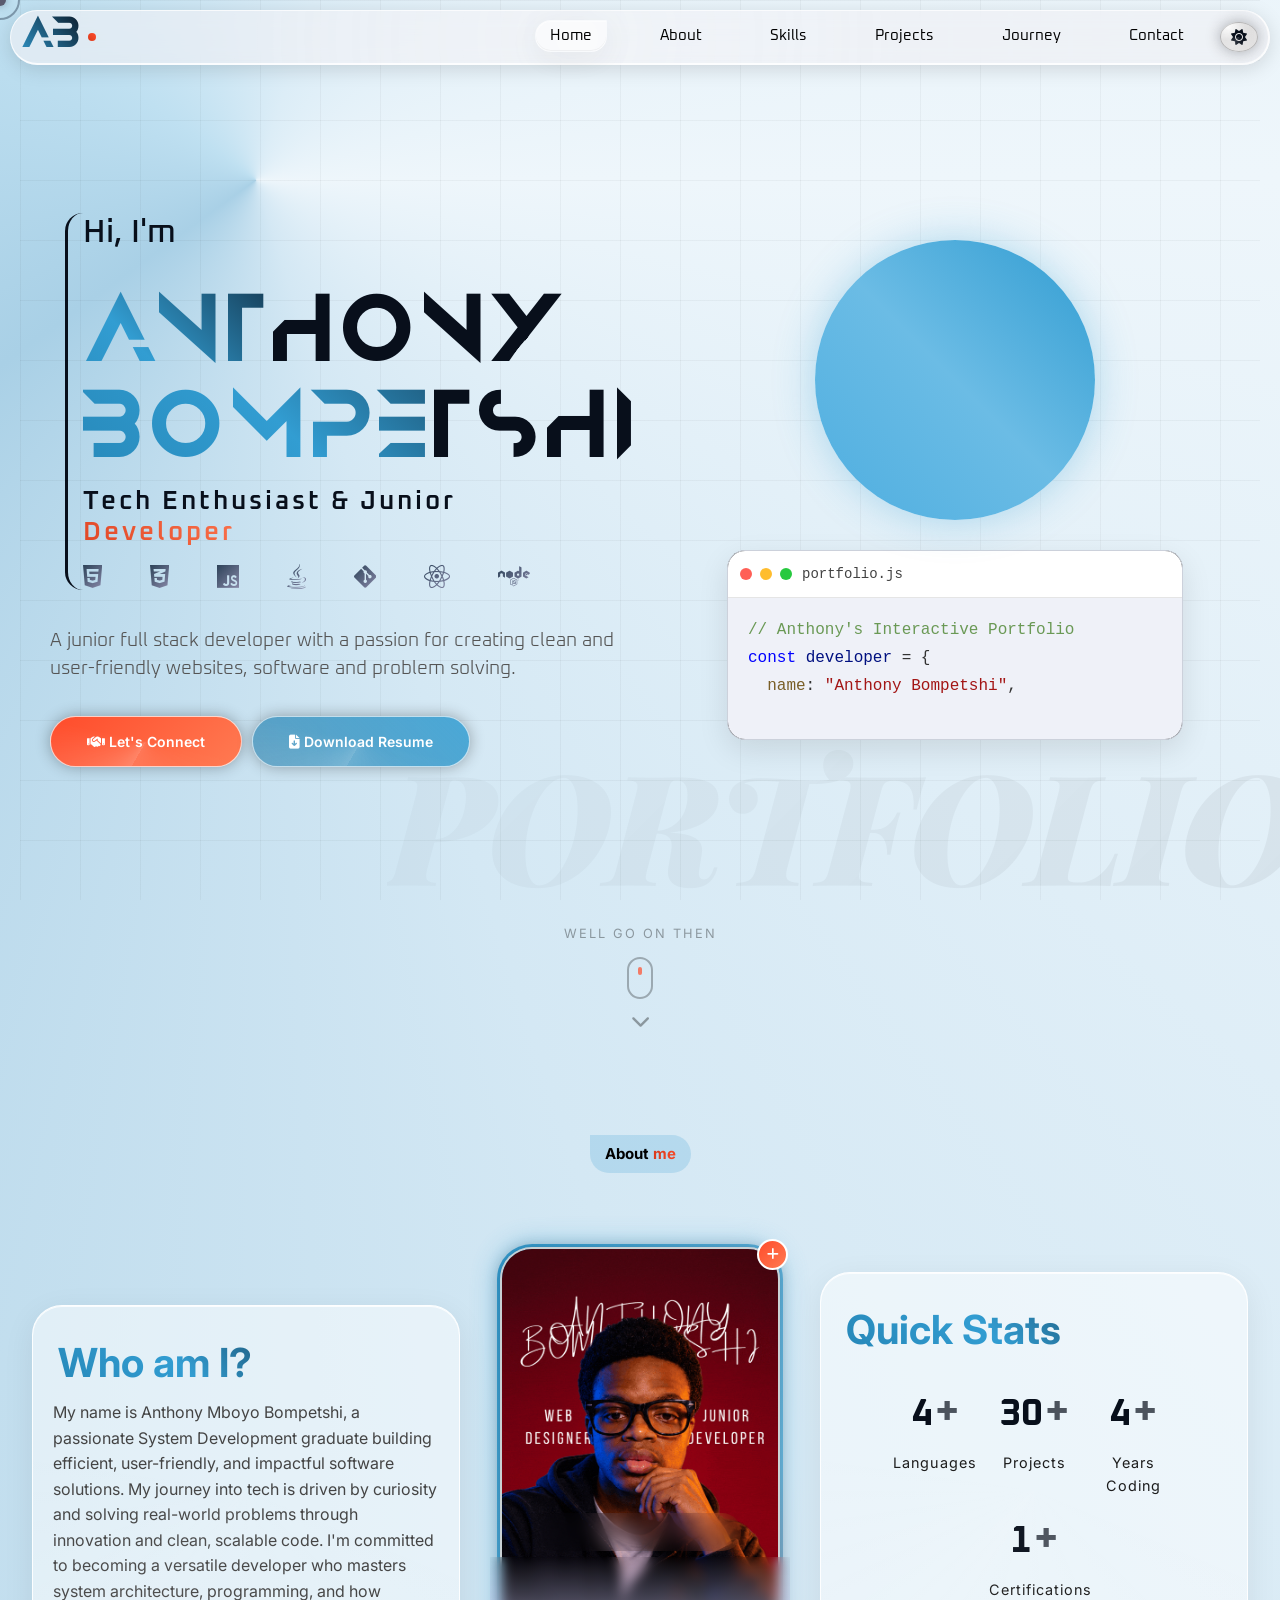
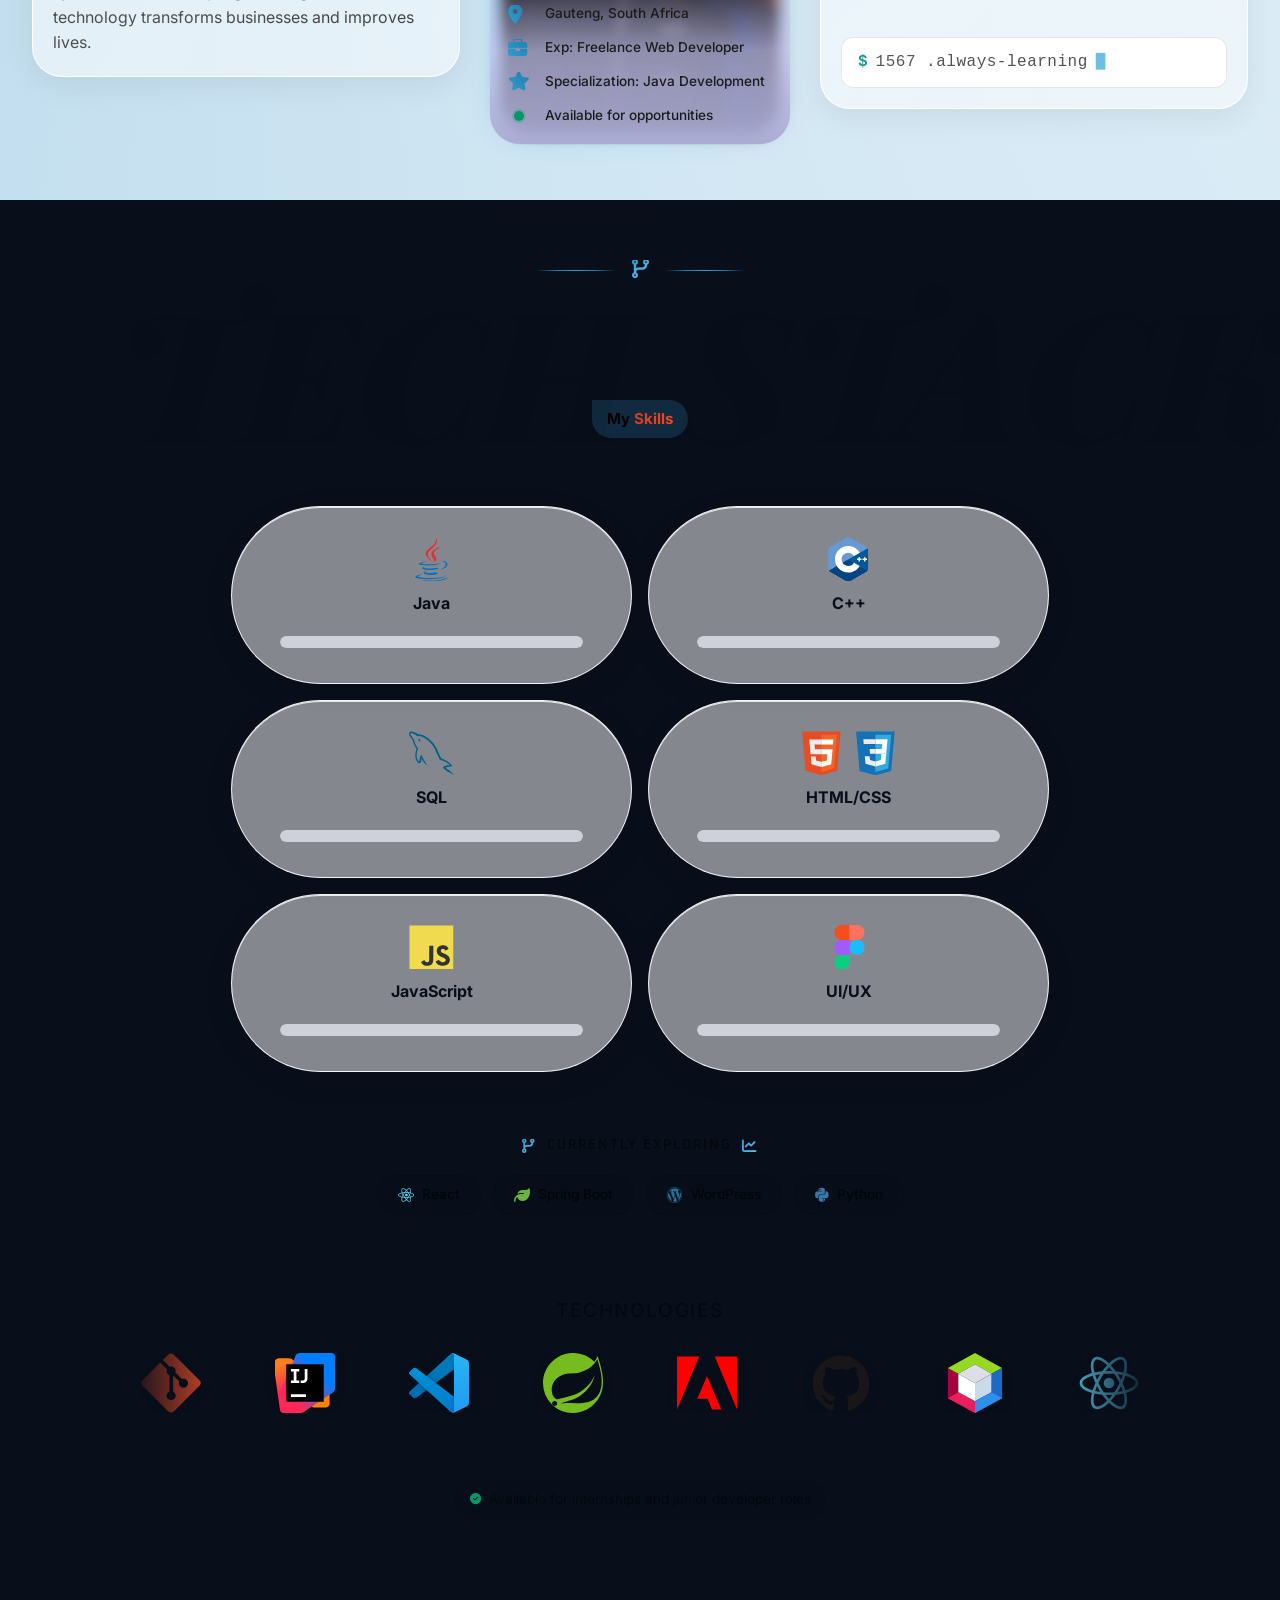
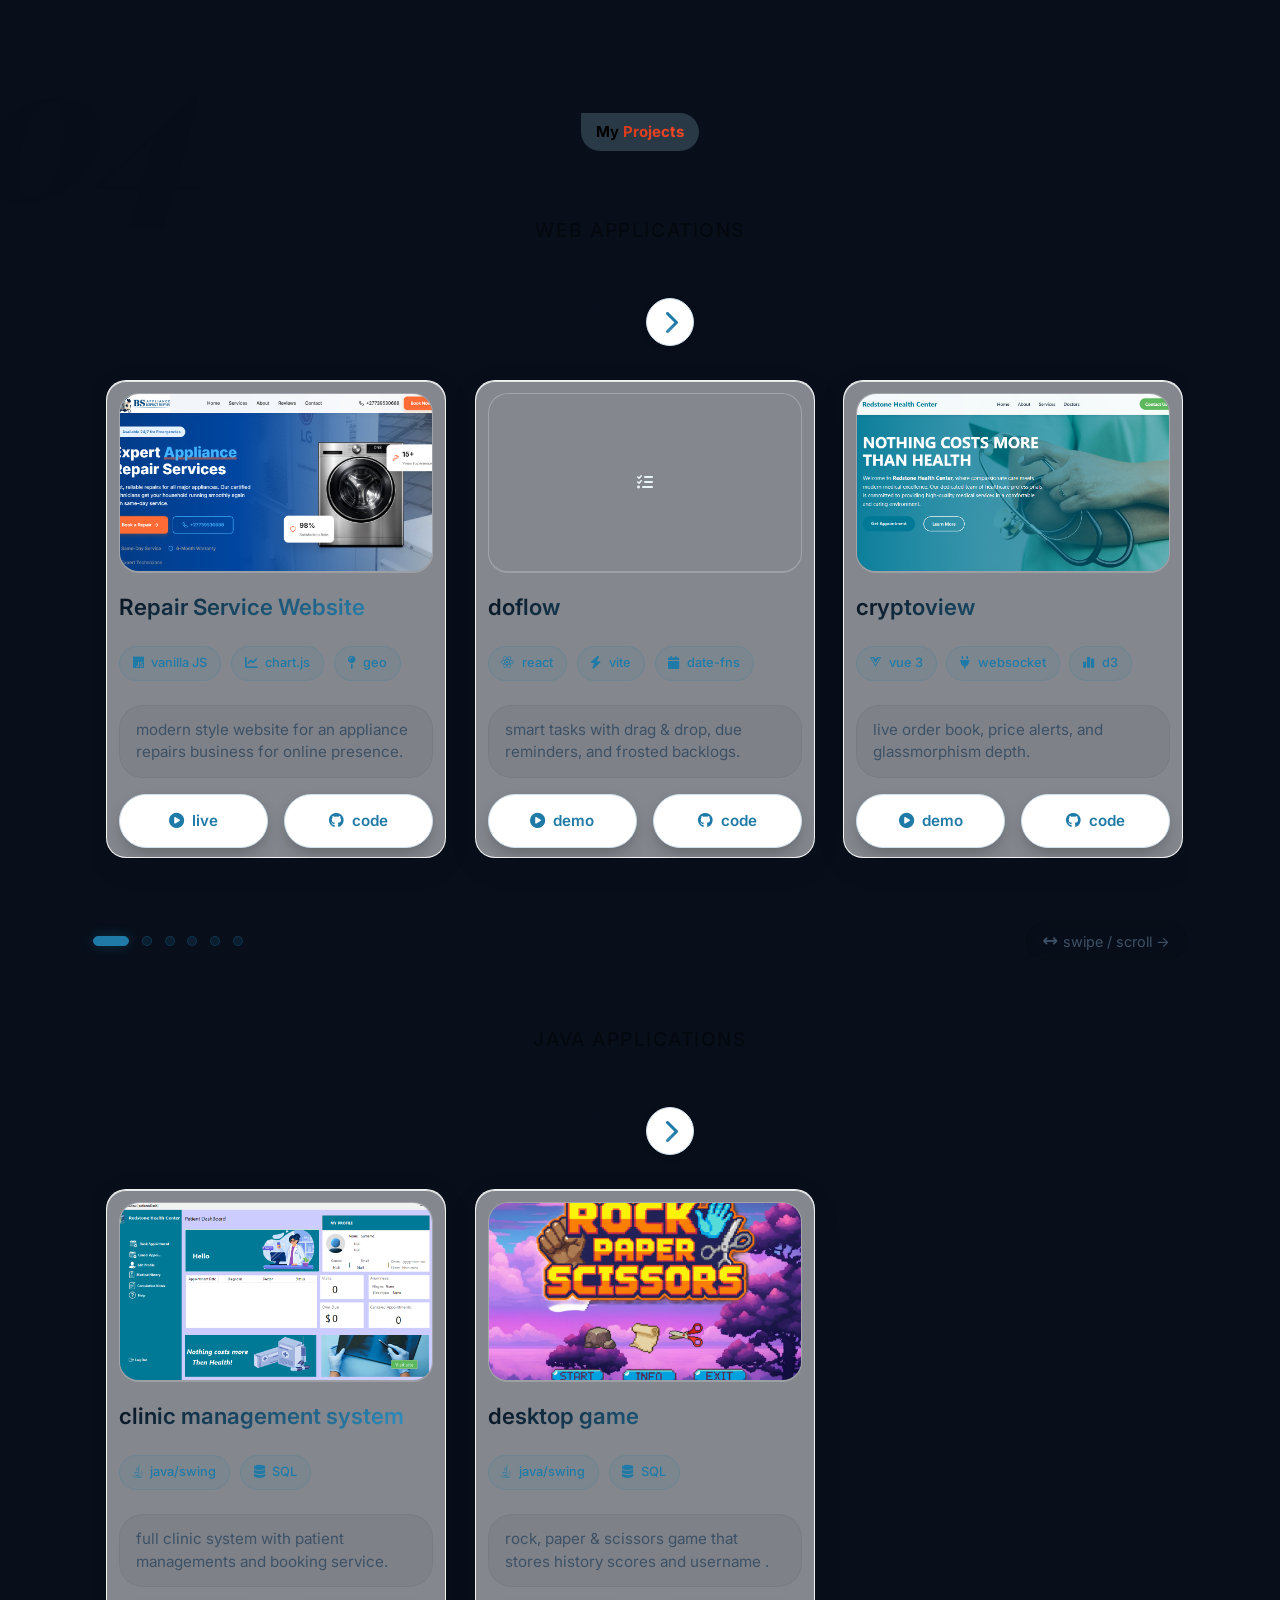
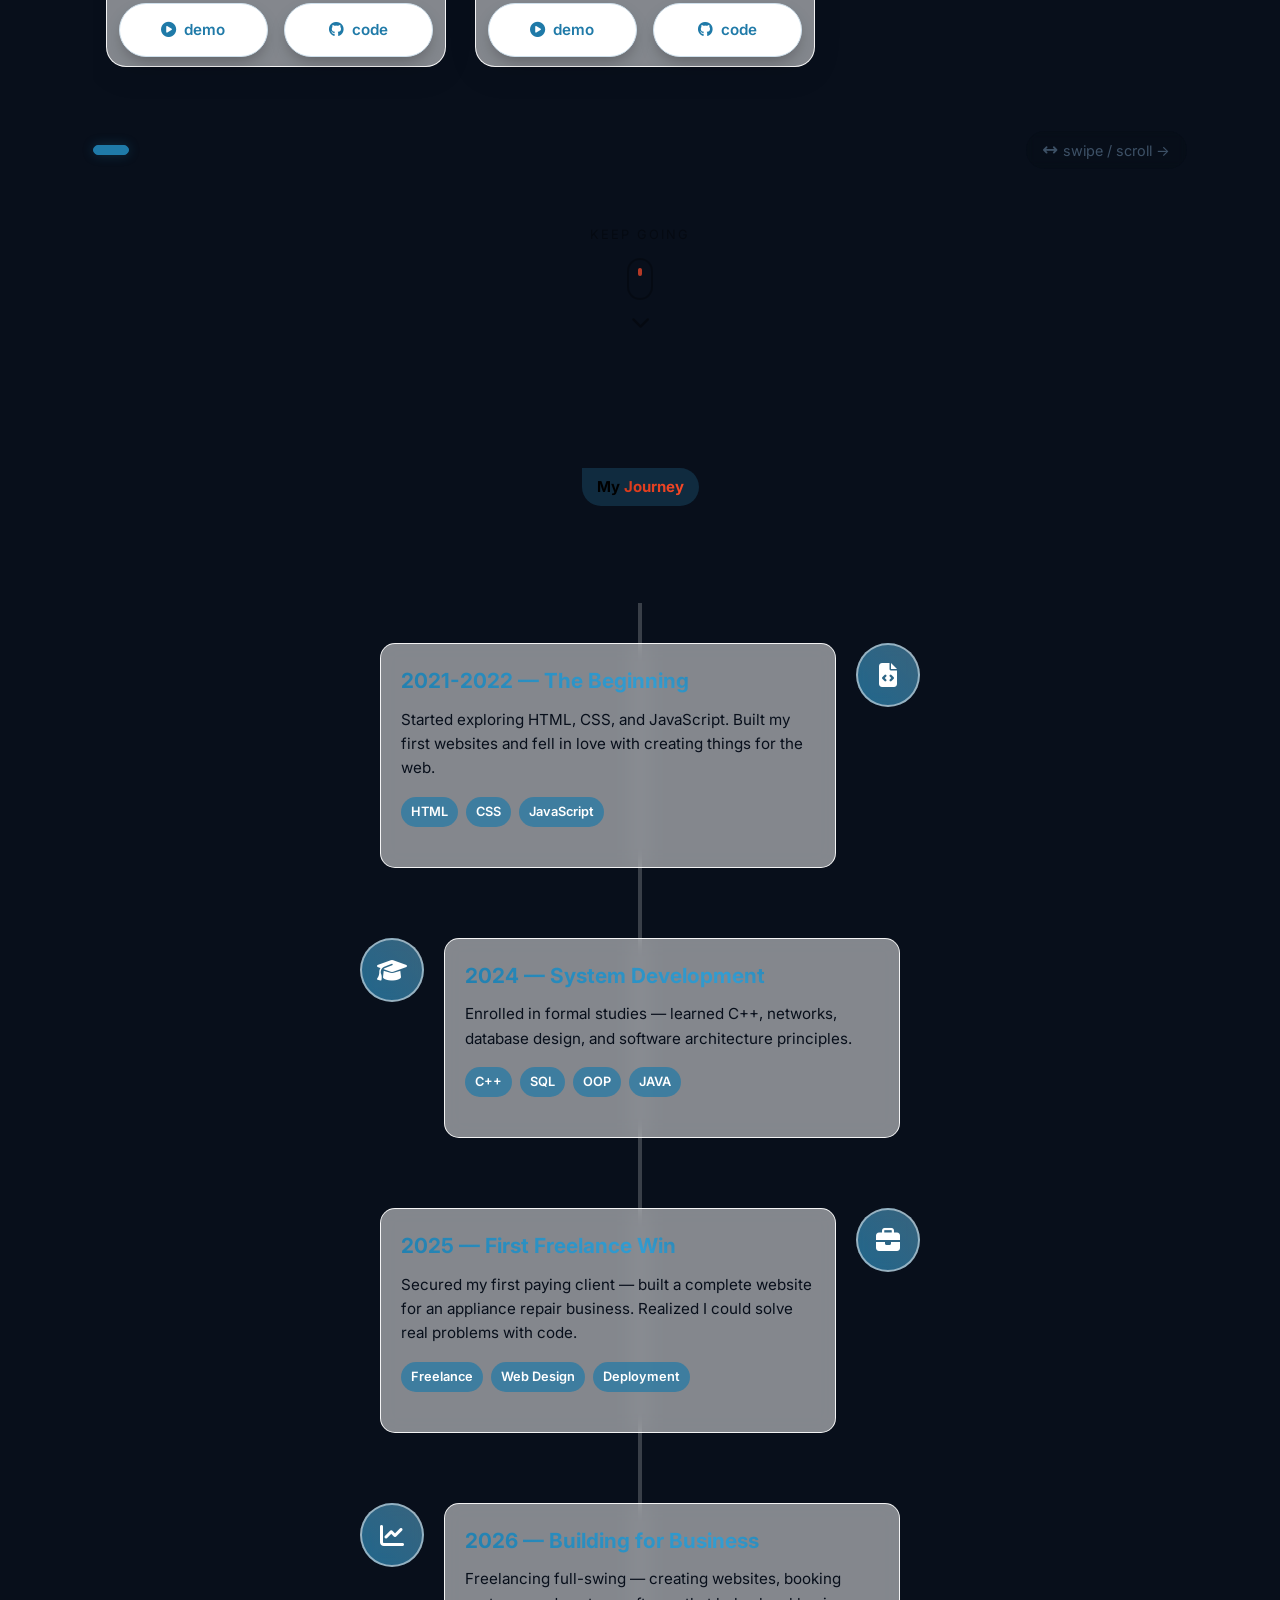
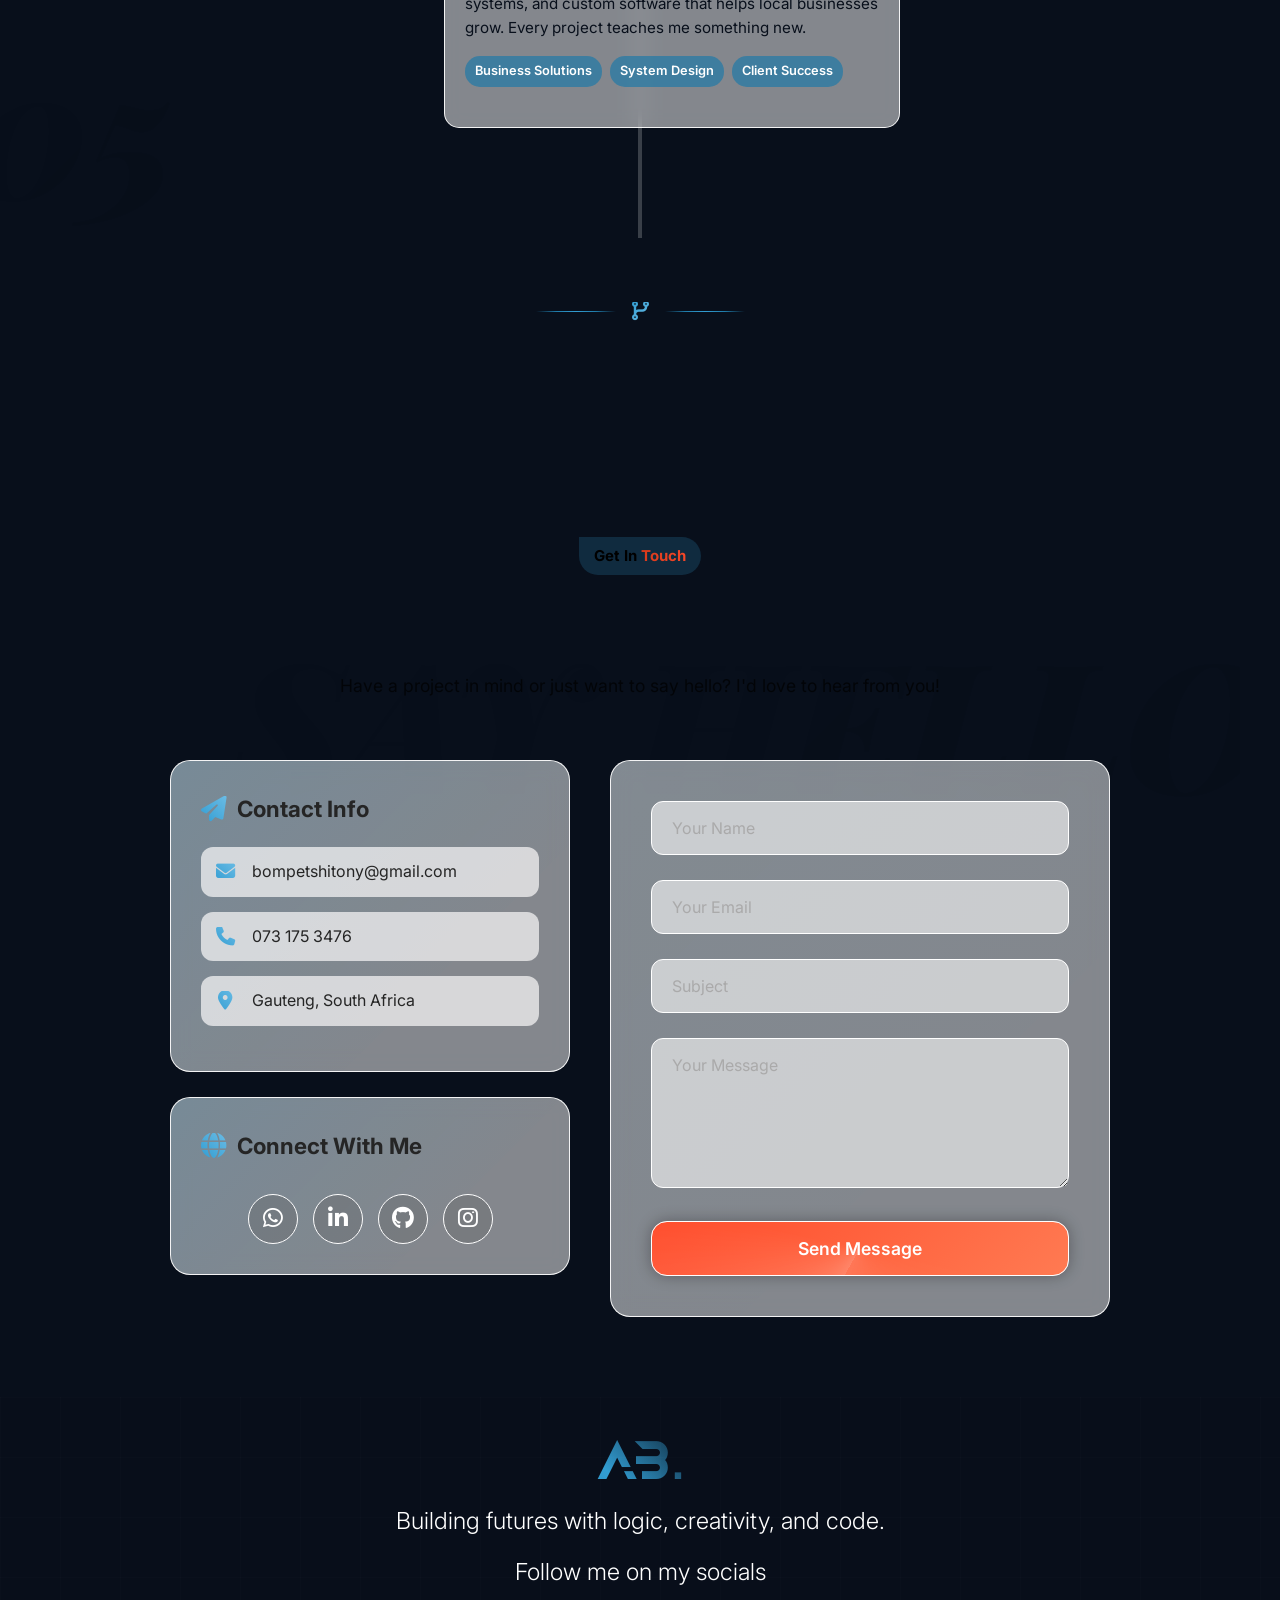
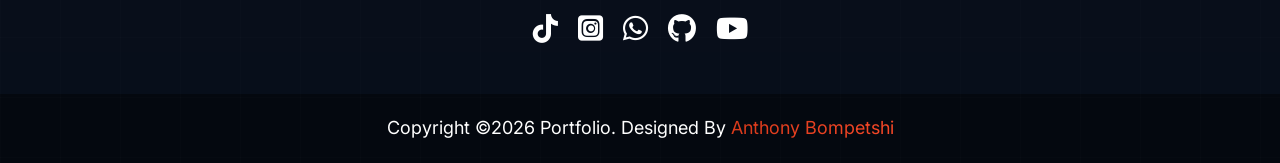
==== commit 1f18200f: "Add files via upload update on portfolio" ====
--- a/index.html
+++ b/index.html
@@ -21,7 +21,7 @@
 <link rel="preload" href="https://cdnjs.cloudflare.com/ajax/libs/font-awesome/6.5.2/css/all.min.css" as="style" onload="this.onload=null;this.rel='stylesheet'">
 <noscript><link rel="stylesheet" href="https://cdnjs.cloudflare.com/ajax/libs/font-awesome/6.5.2/css/all.min.css"></noscript>
 
-<link rel="stylesheet" href="home.css">
+<link rel="stylesheet" href="home.css?v=1.0.0">
 </head>
 <body>
 
@@ -726,6 +726,6 @@
 <div class="cursor-dot"></div>
 <div class="cursor-outline"></div>
 
-<script src="portfilioJS.js"></script>
+<script src="portfilioJS.js?v=1.0.0"></script>
 </body>
 </html>
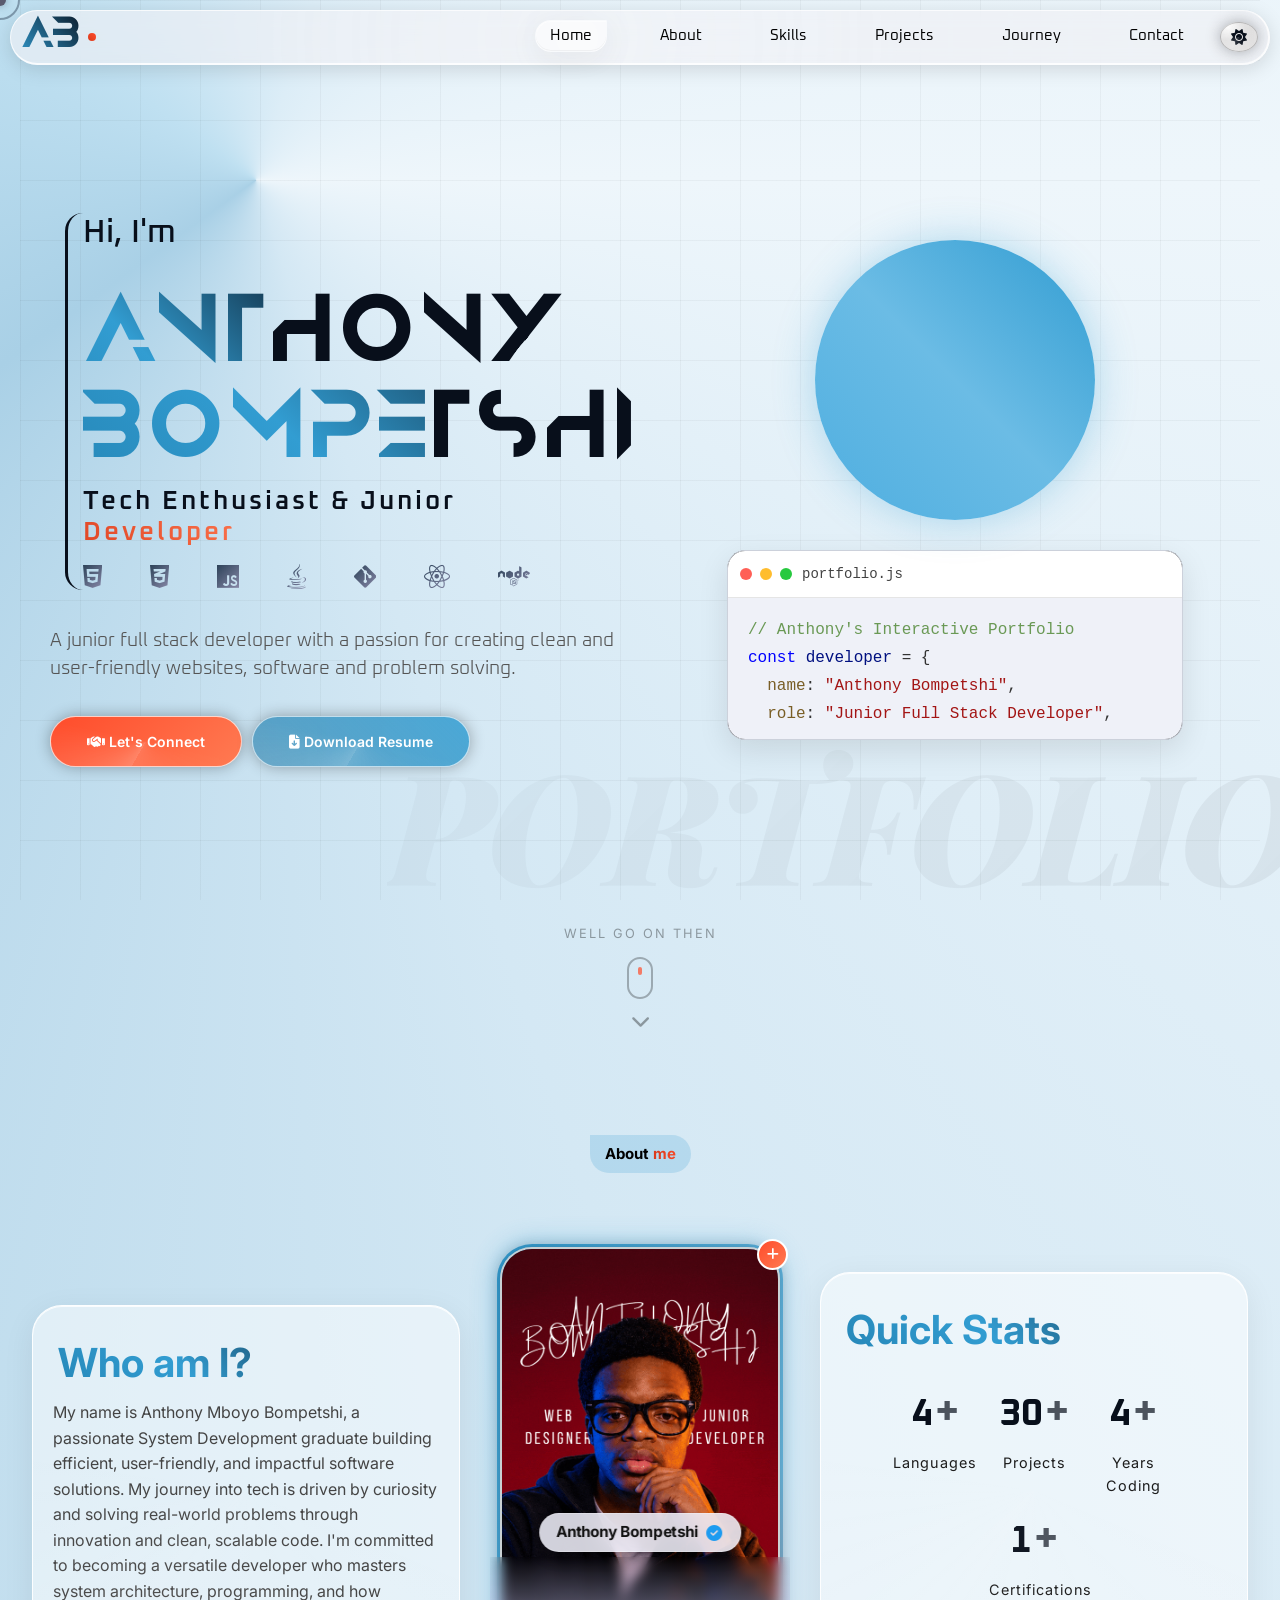
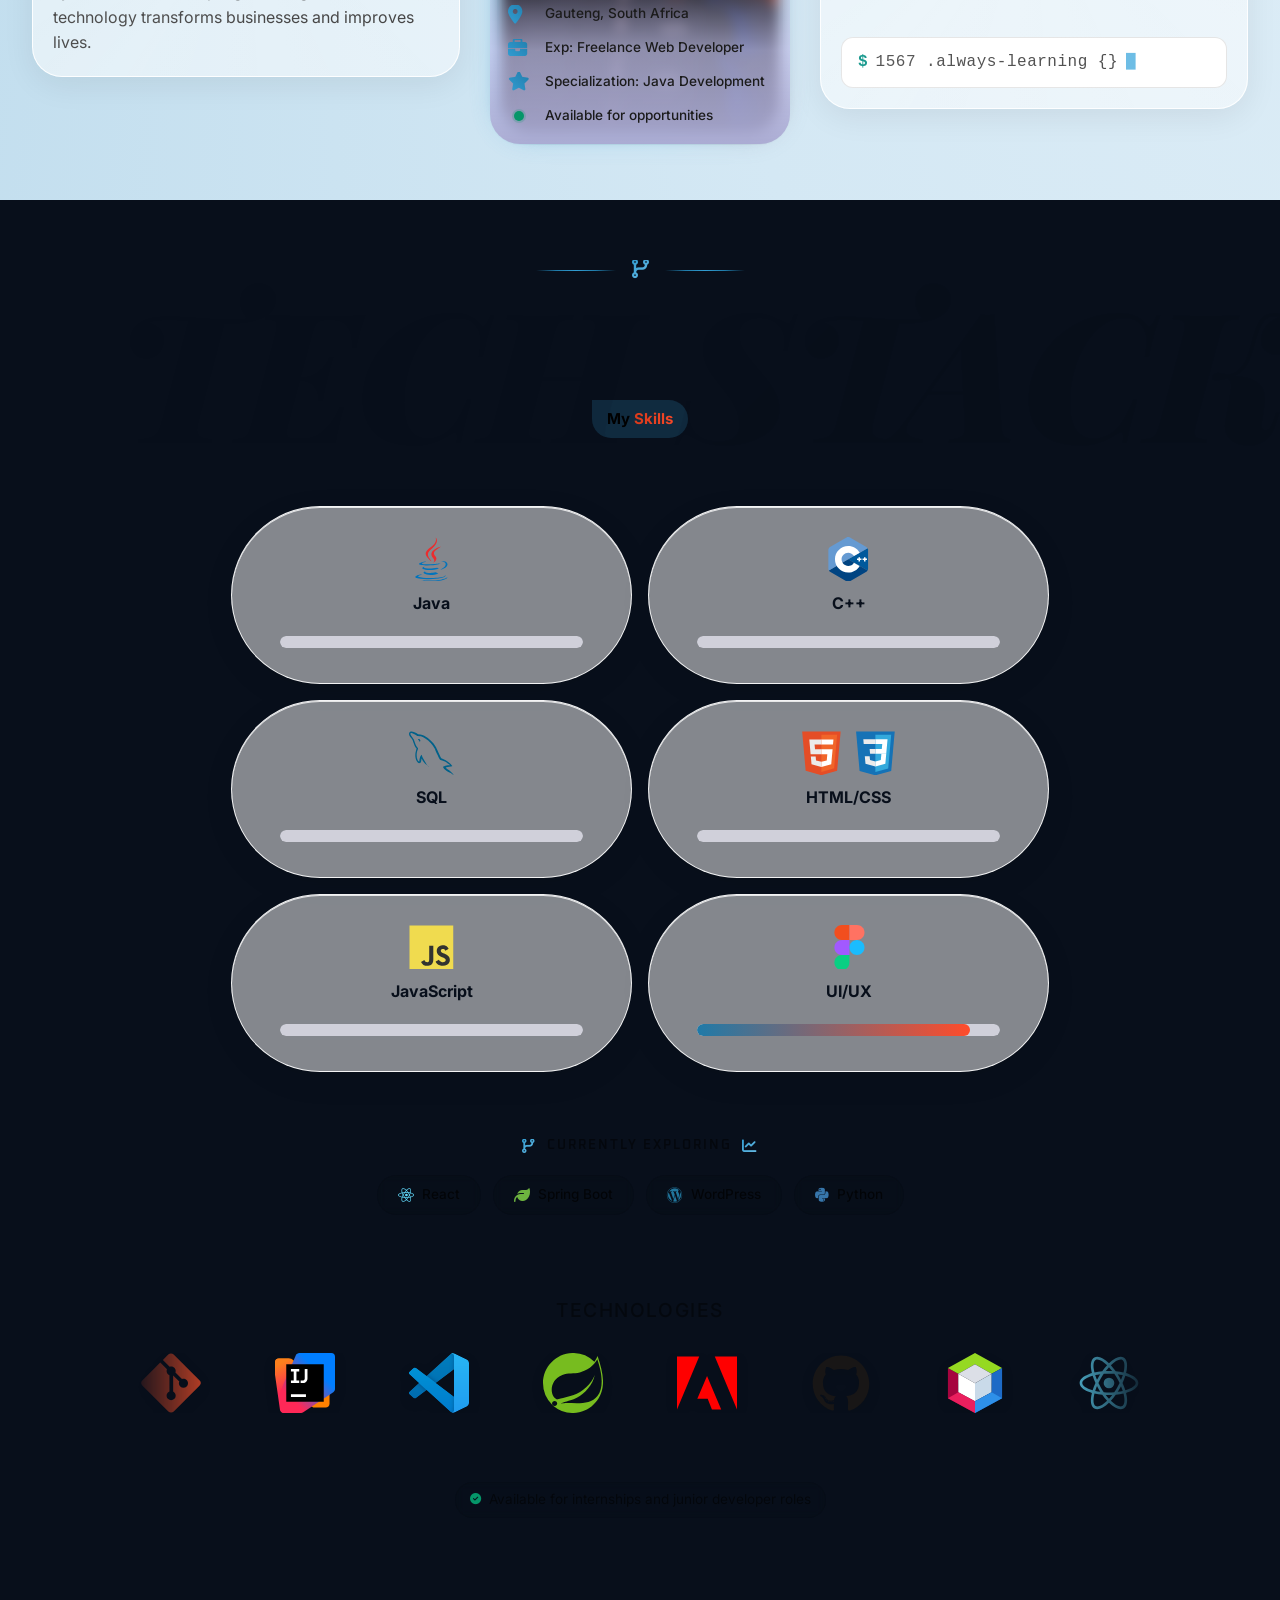
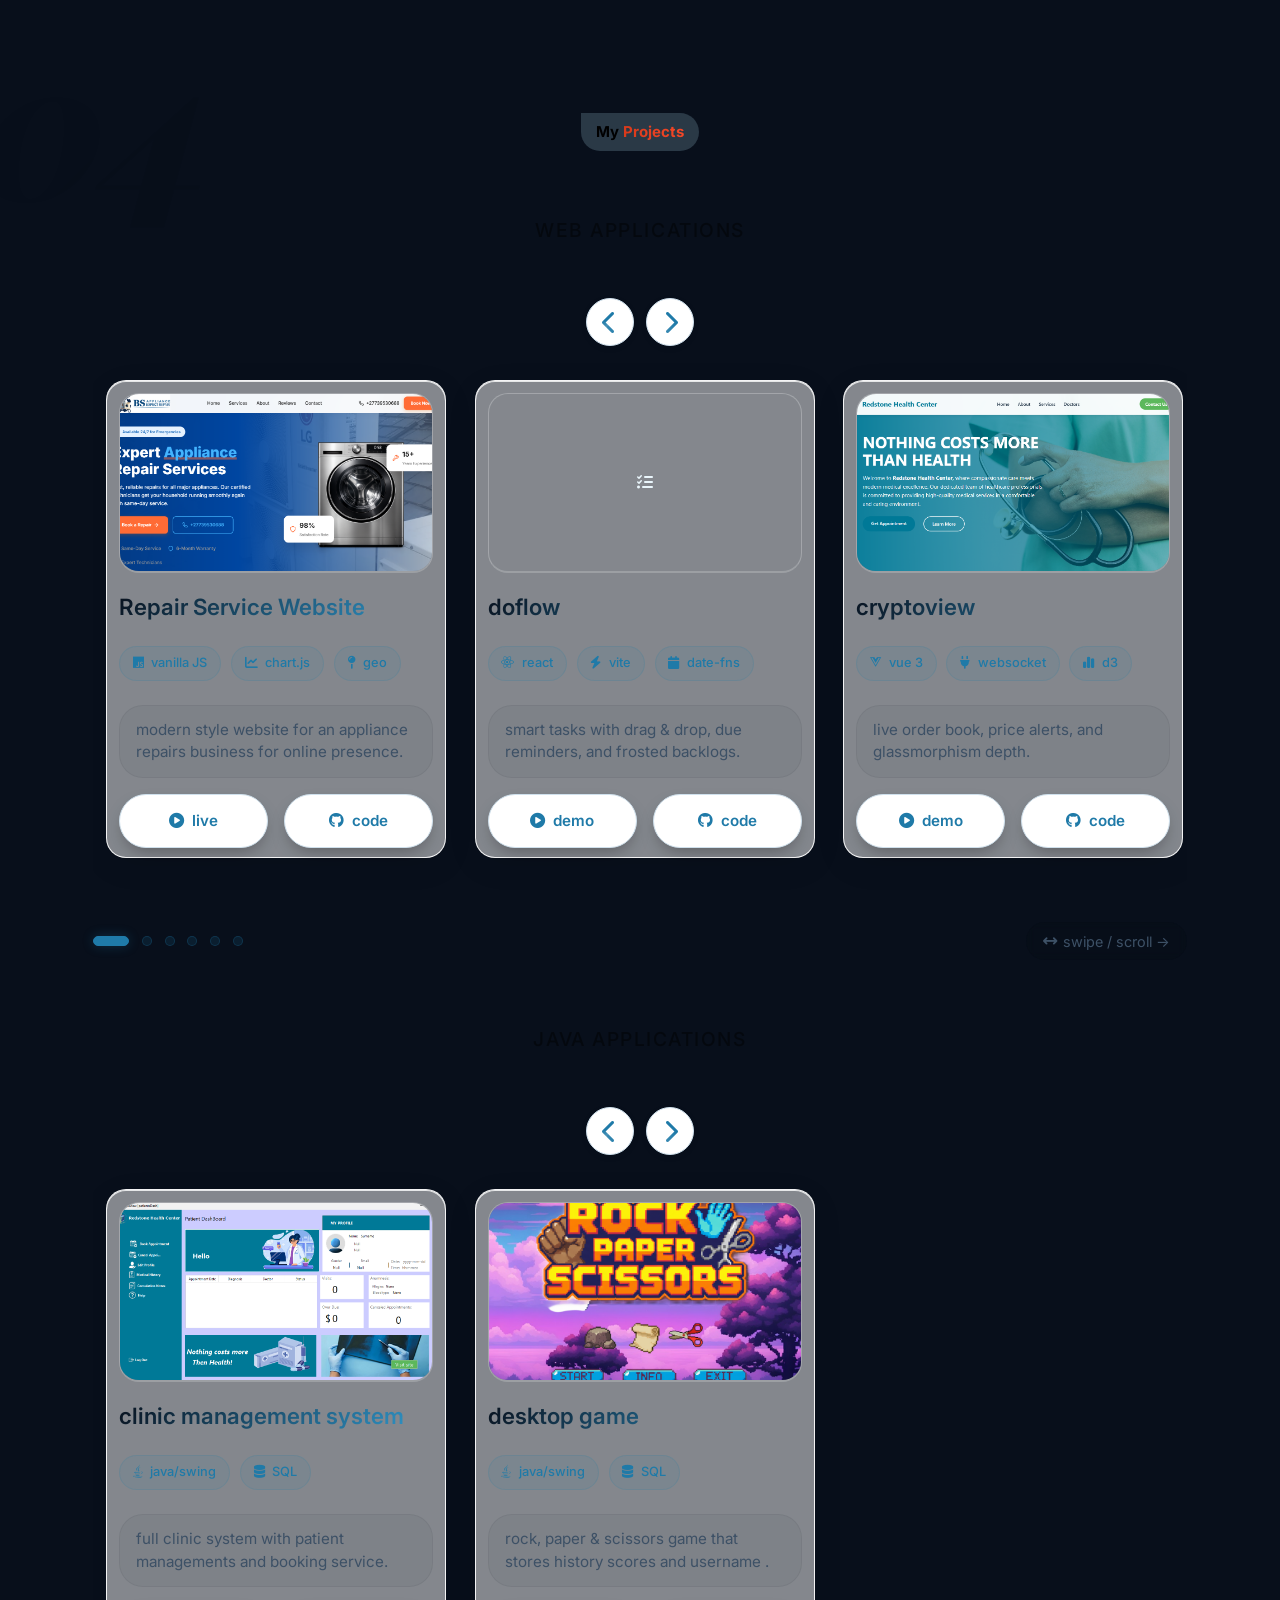
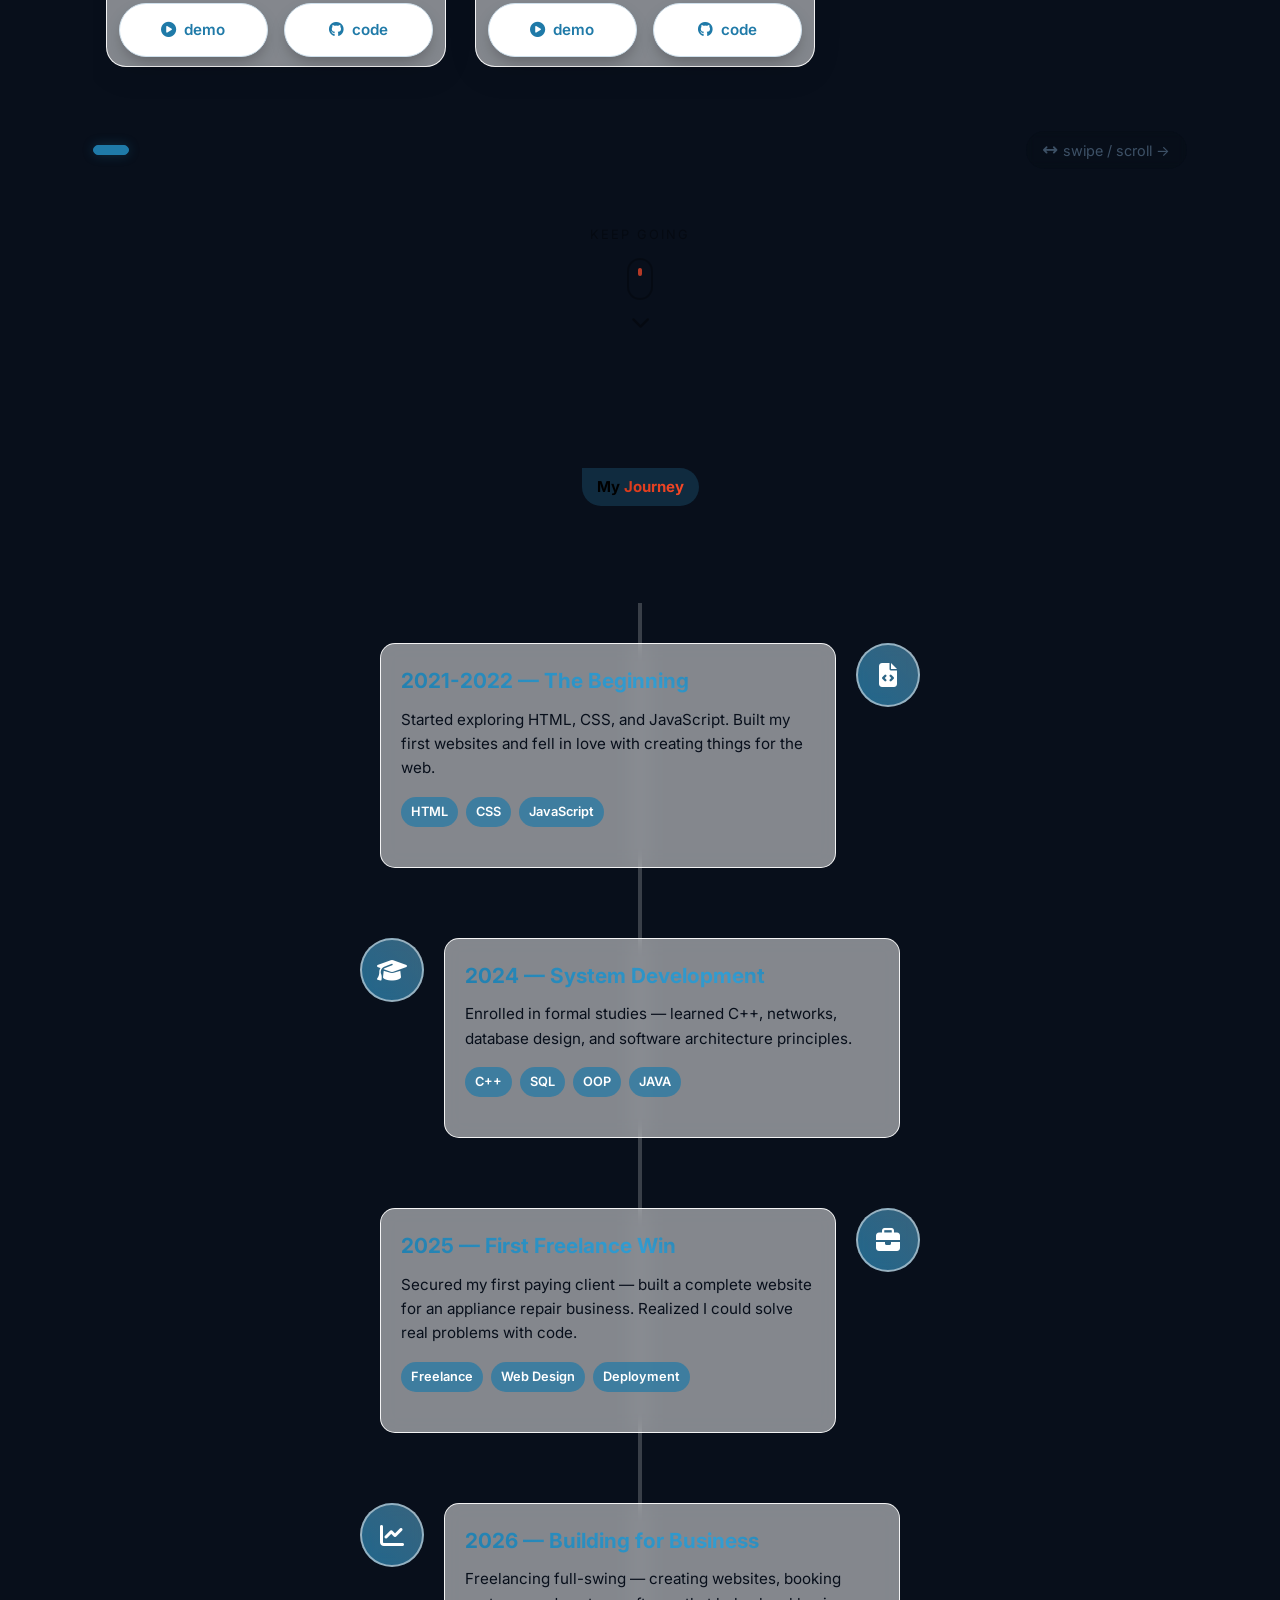
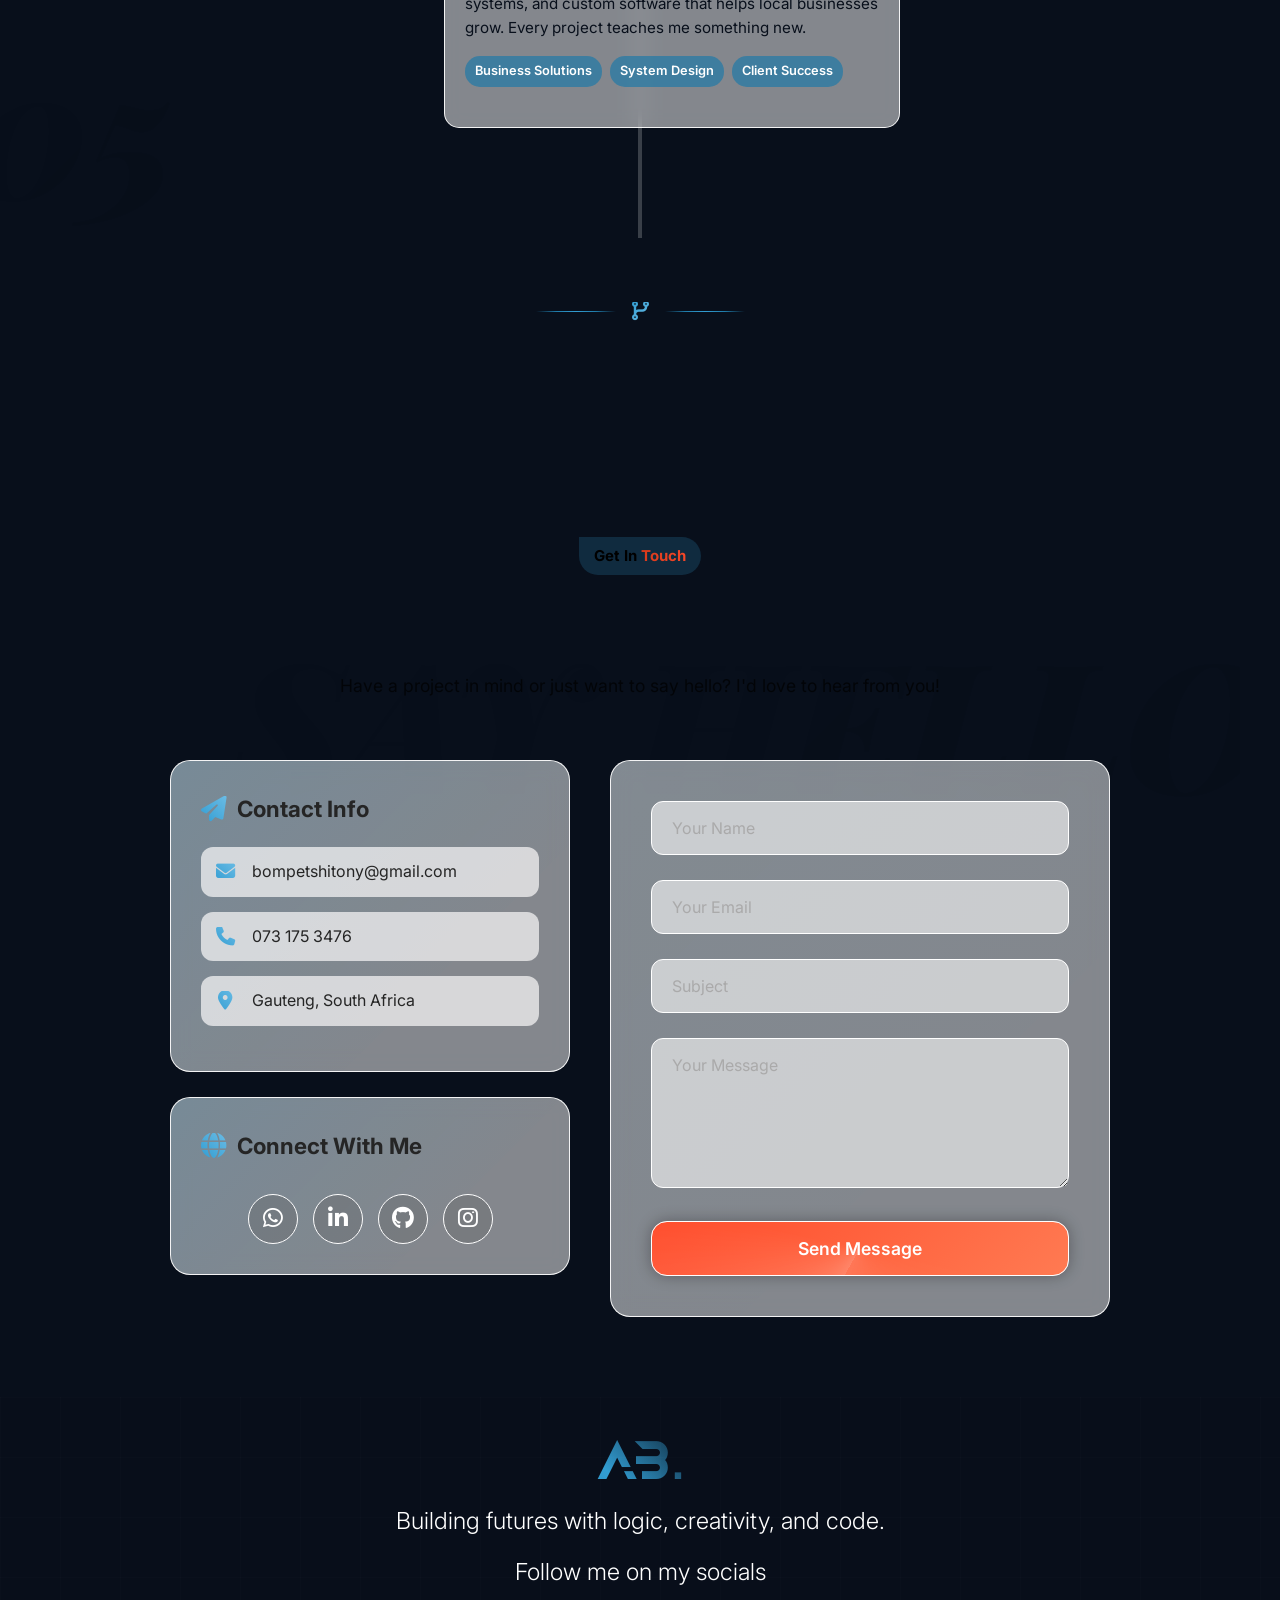
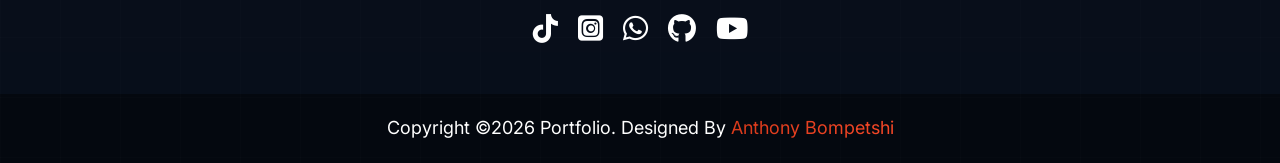
==== commit ba27c7be: "Add files via upload" ====
--- a/index.html
+++ b/index.html
@@ -189,7 +189,7 @@
                <span class="hint-text">tap to view story</span>
                <span class="hint-arrow">👉</span>
           </div>
-          <img src="images/sleek.gif" alt="Anthony Bompetshi - main portrait">
+          <img src="images/flick.gif" alt="Anthony Bompetshi - main portrait">
         </div>
 
         <!-- Verified nameplate sits above the blur overlay (higher z-index) -->
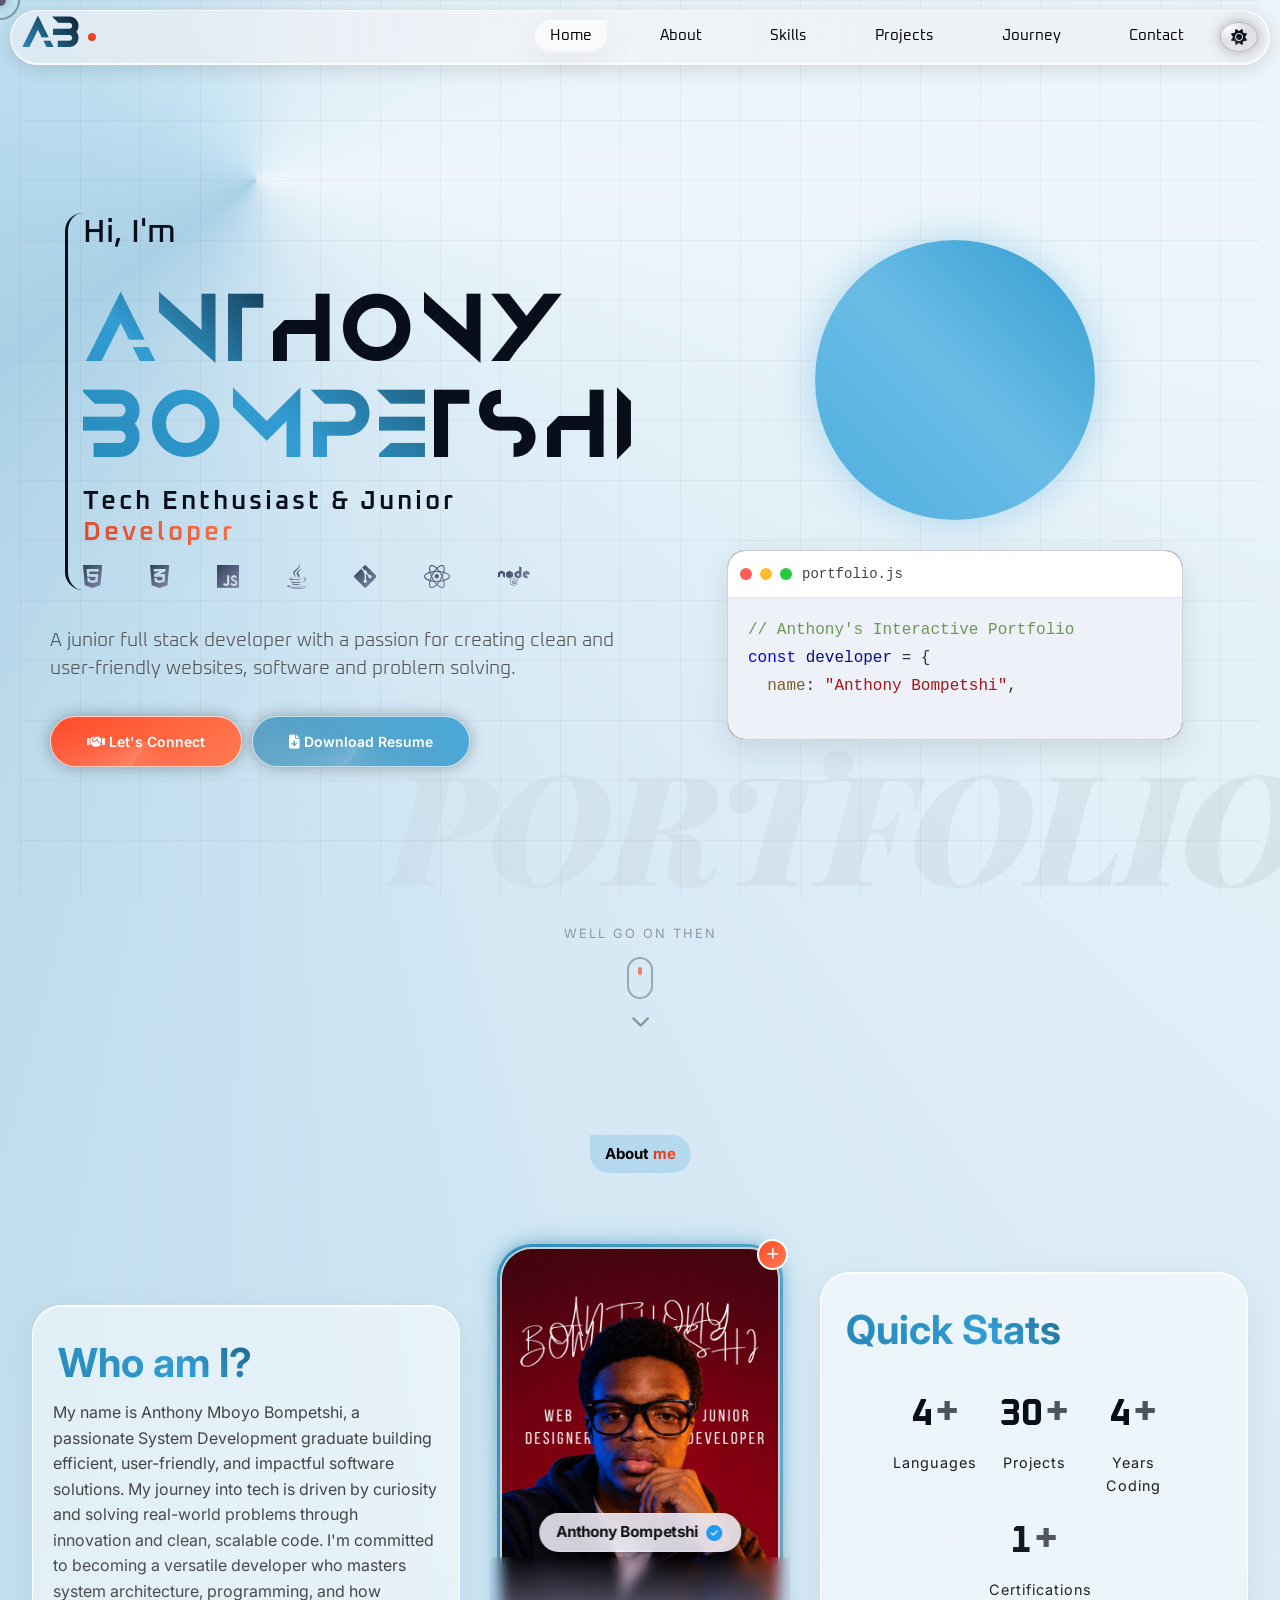
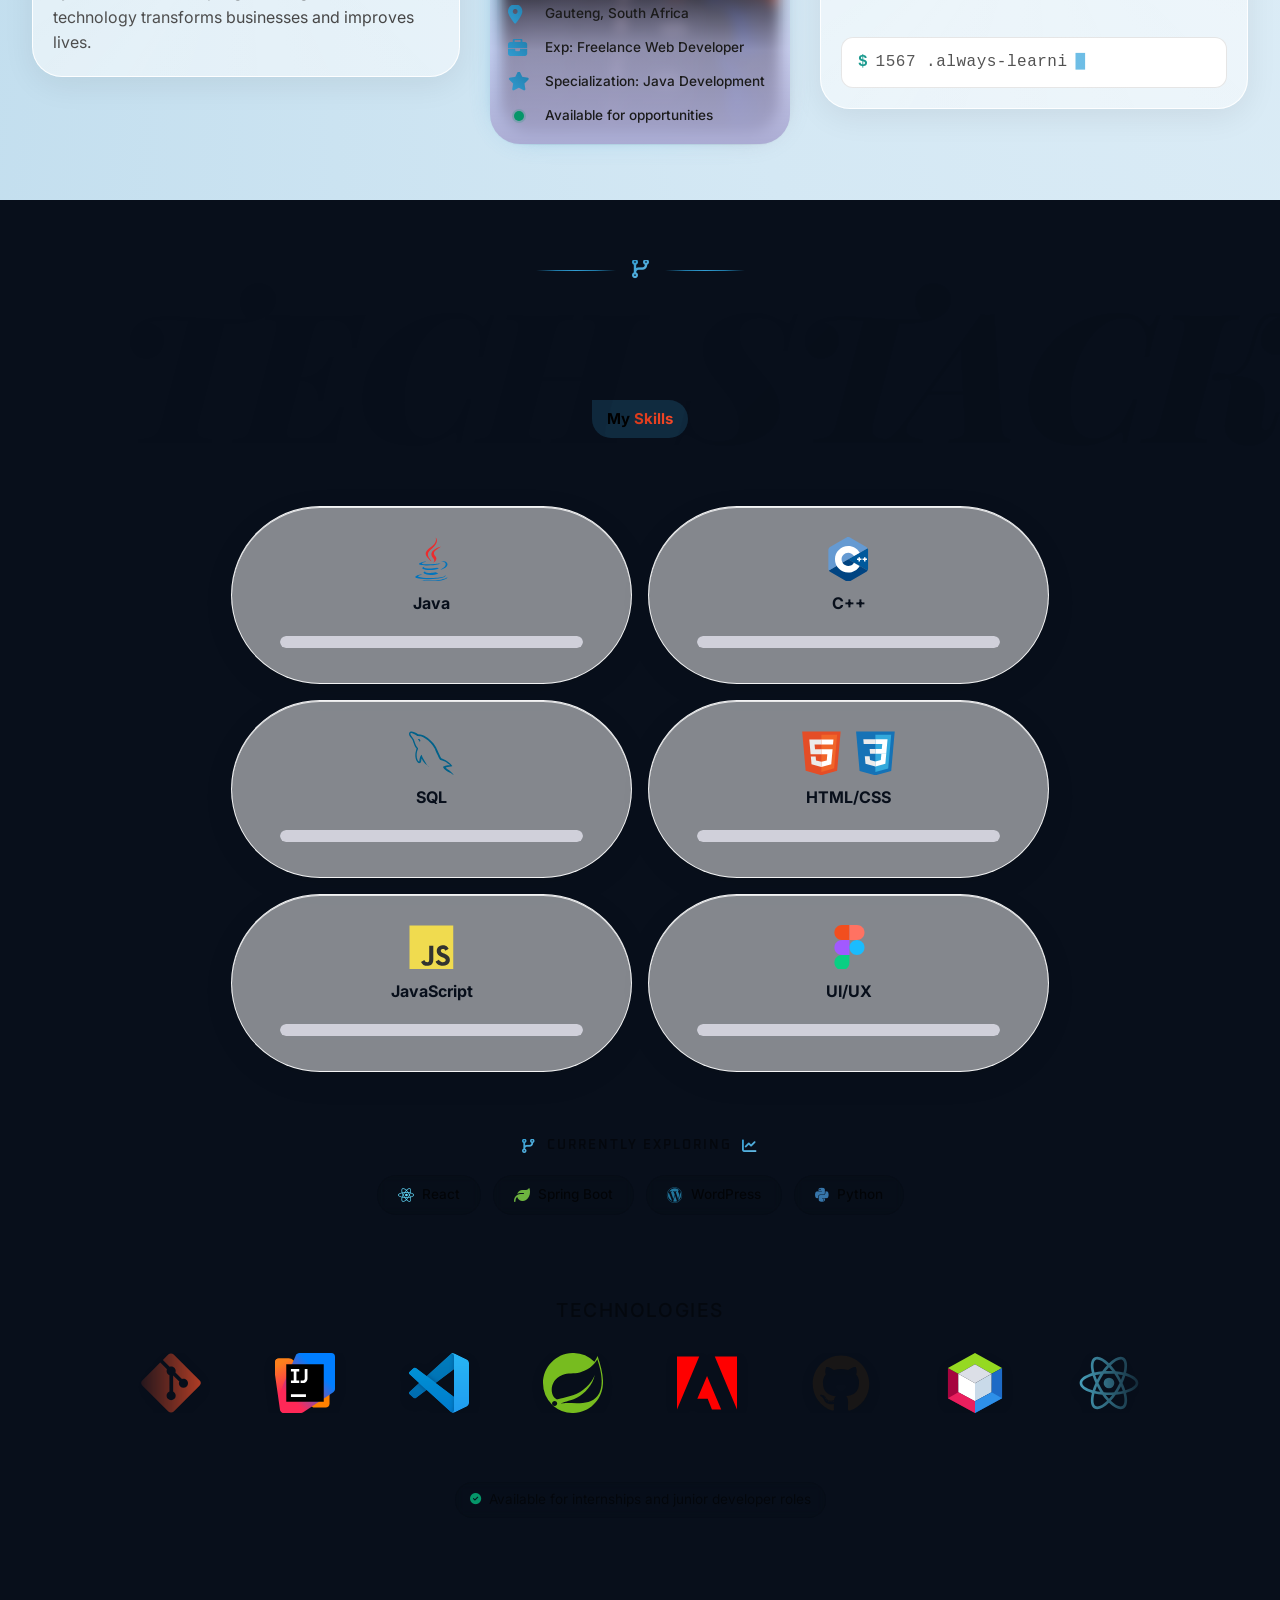
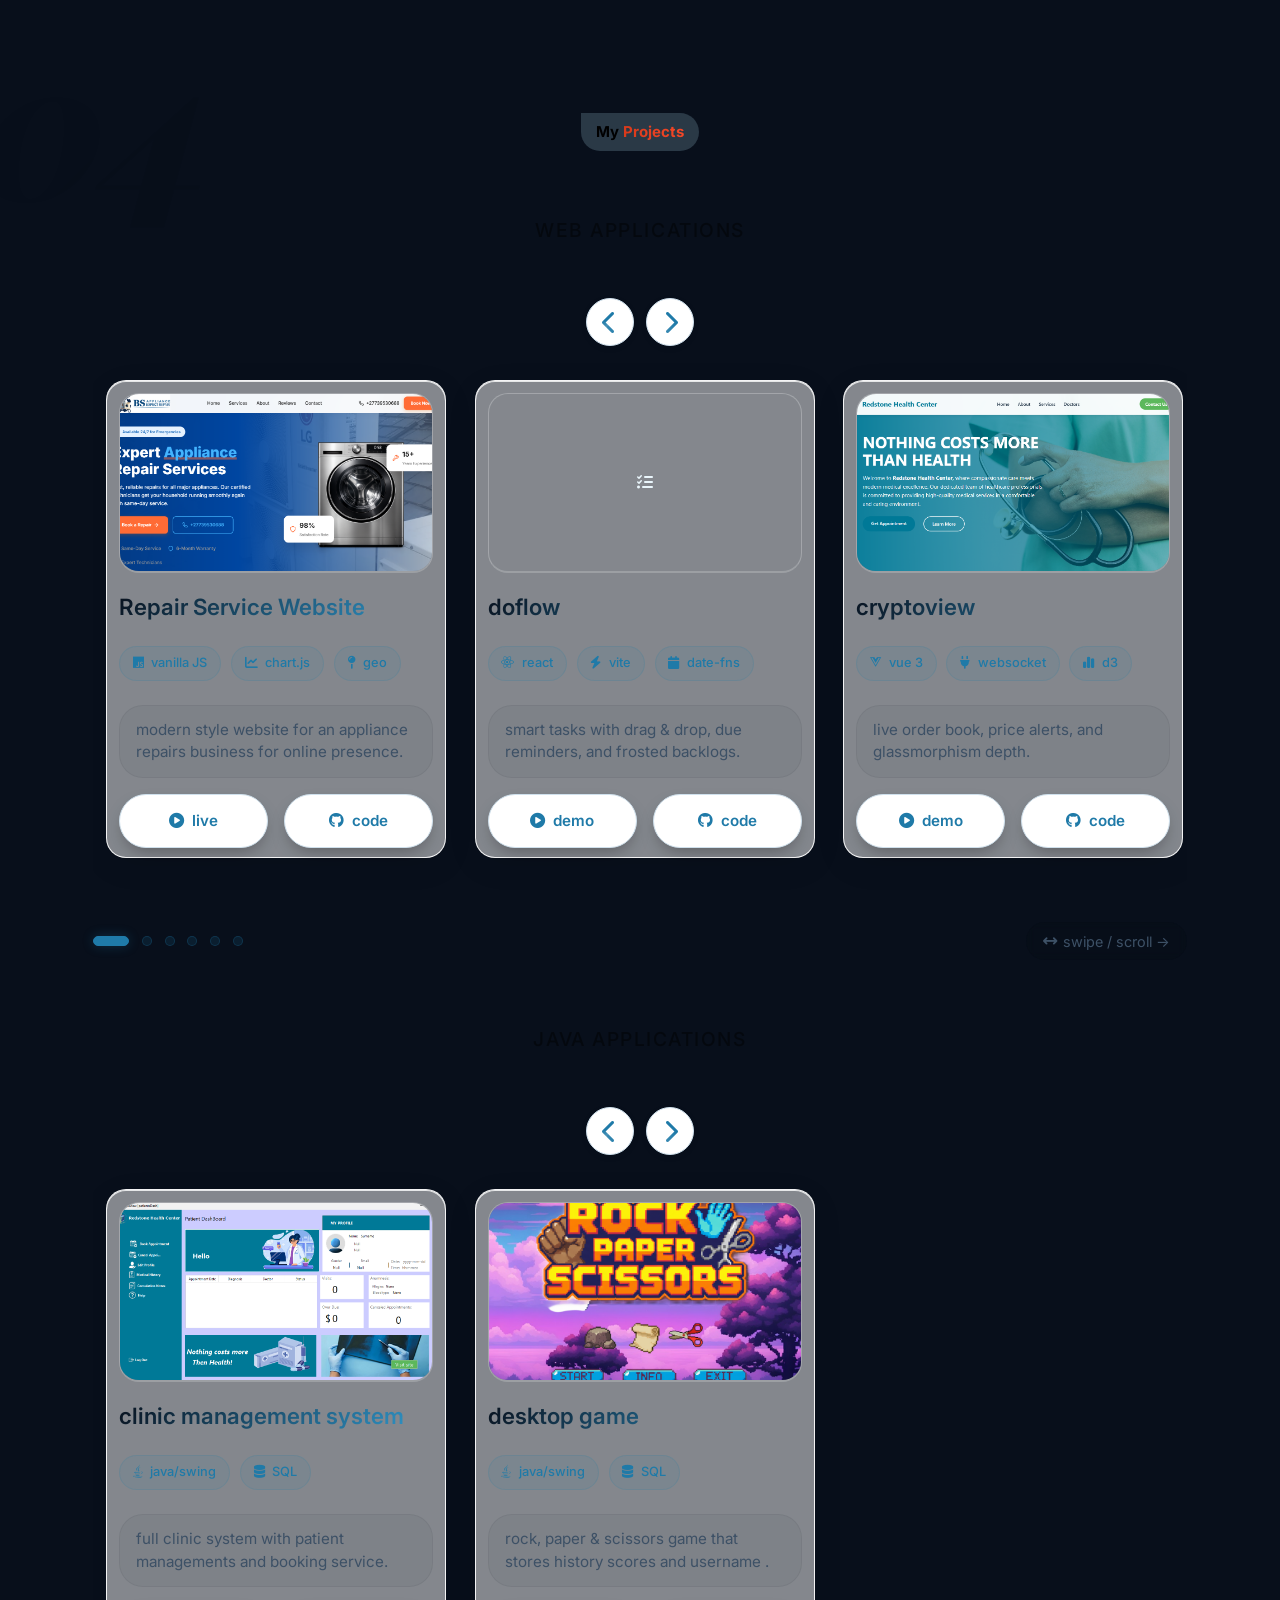
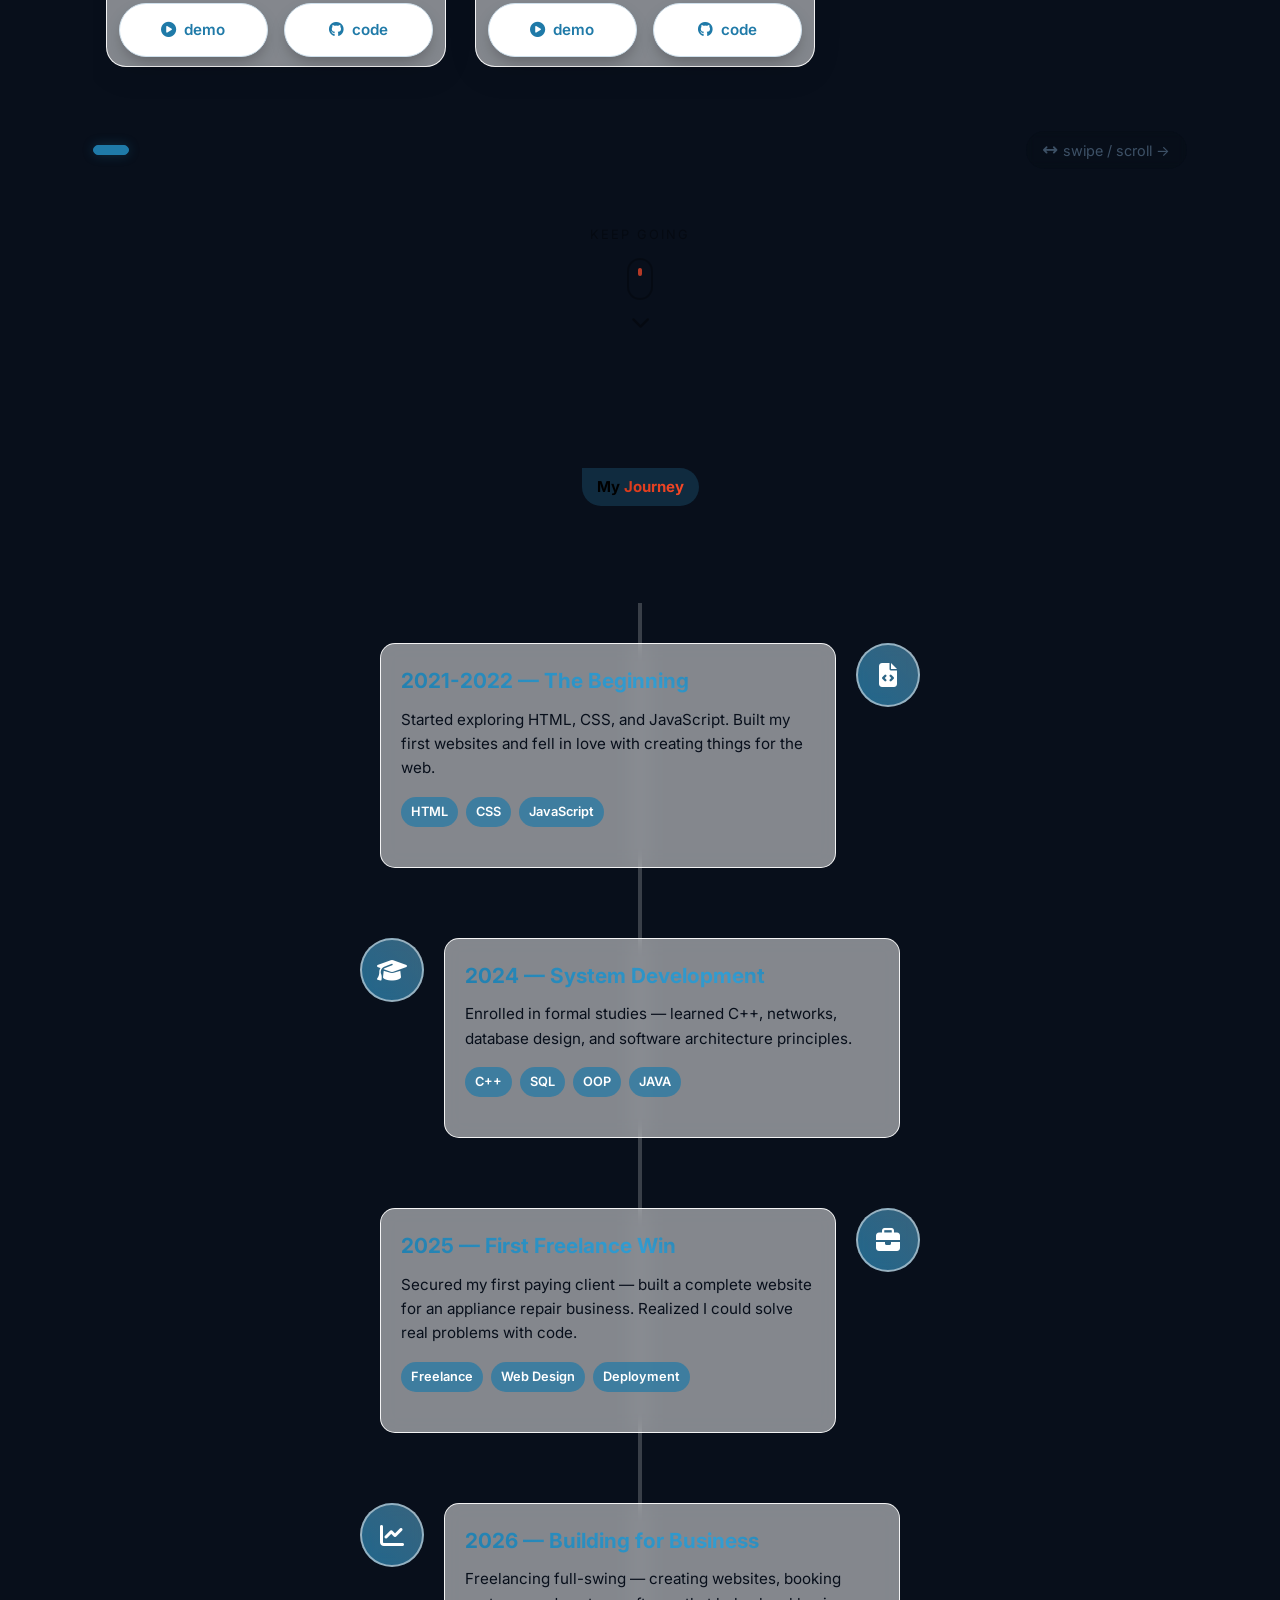
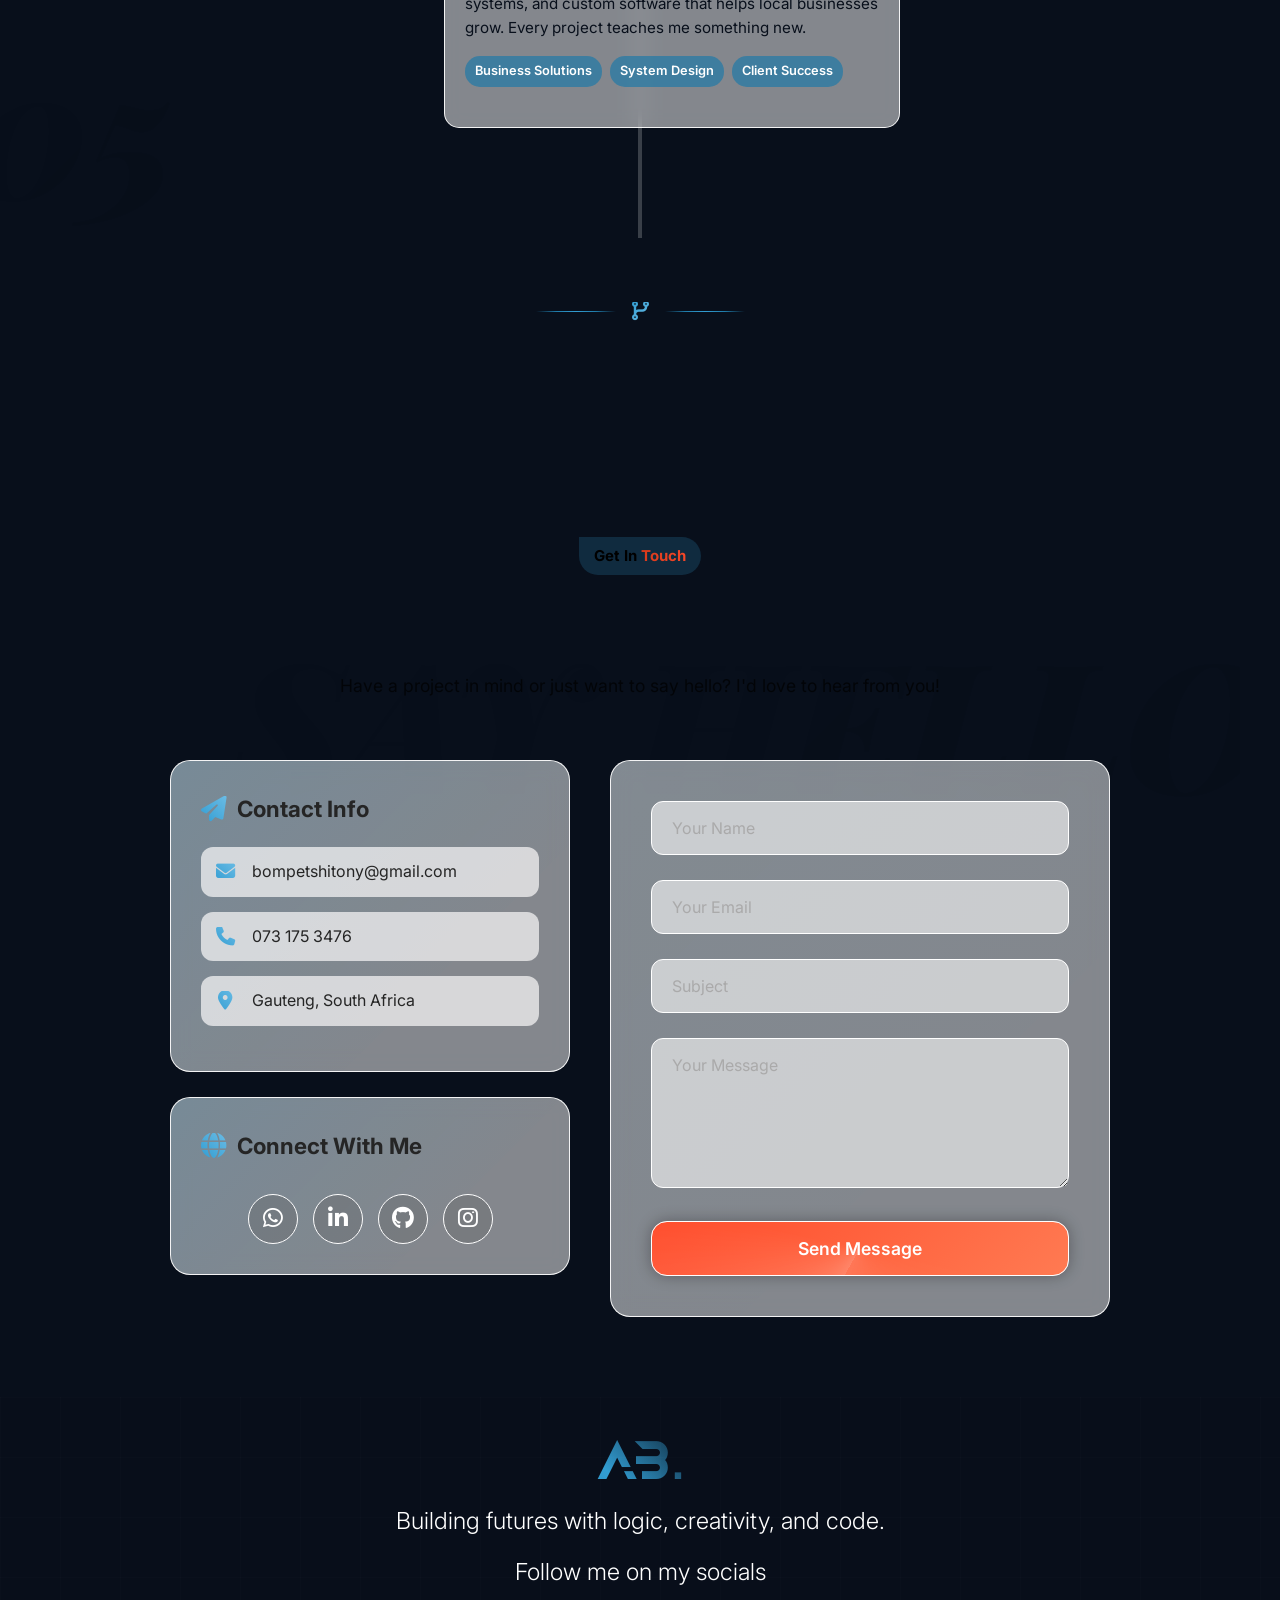
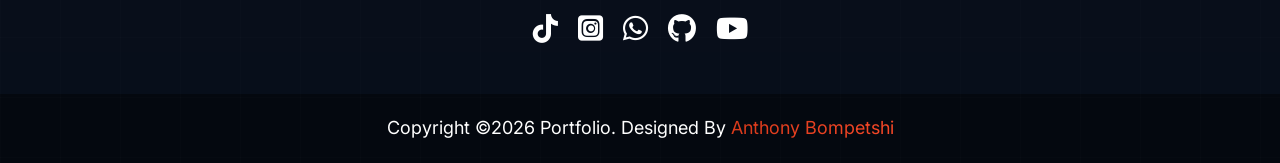
==== commit a21583f4: "Add files via upload" ====
--- a/index.html
+++ b/index.html
@@ -21,7 +21,7 @@
 <link rel="preload" href="https://cdnjs.cloudflare.com/ajax/libs/font-awesome/6.5.2/css/all.min.css" as="style" onload="this.onload=null;this.rel='stylesheet'">
 <noscript><link rel="stylesheet" href="https://cdnjs.cloudflare.com/ajax/libs/font-awesome/6.5.2/css/all.min.css"></noscript>
 
-<link rel="stylesheet" href="home.css?v=1.0.0">
+<link rel="stylesheet" href="home.css?v=1.0.1">
 </head>
 <body>
 
--- a/home.css
+++ b/home.css
@@ -1051,7 +1051,7 @@
 
 .profile-img::before {
   content:''; position:absolute; width:260px; height:260px;
-  background:url("Images/dp.png") center/cover;
+  background:url("Images/Cinematic.png") center/cover;
   border-radius:50%; transition:all 0.5s ease;
 }
 
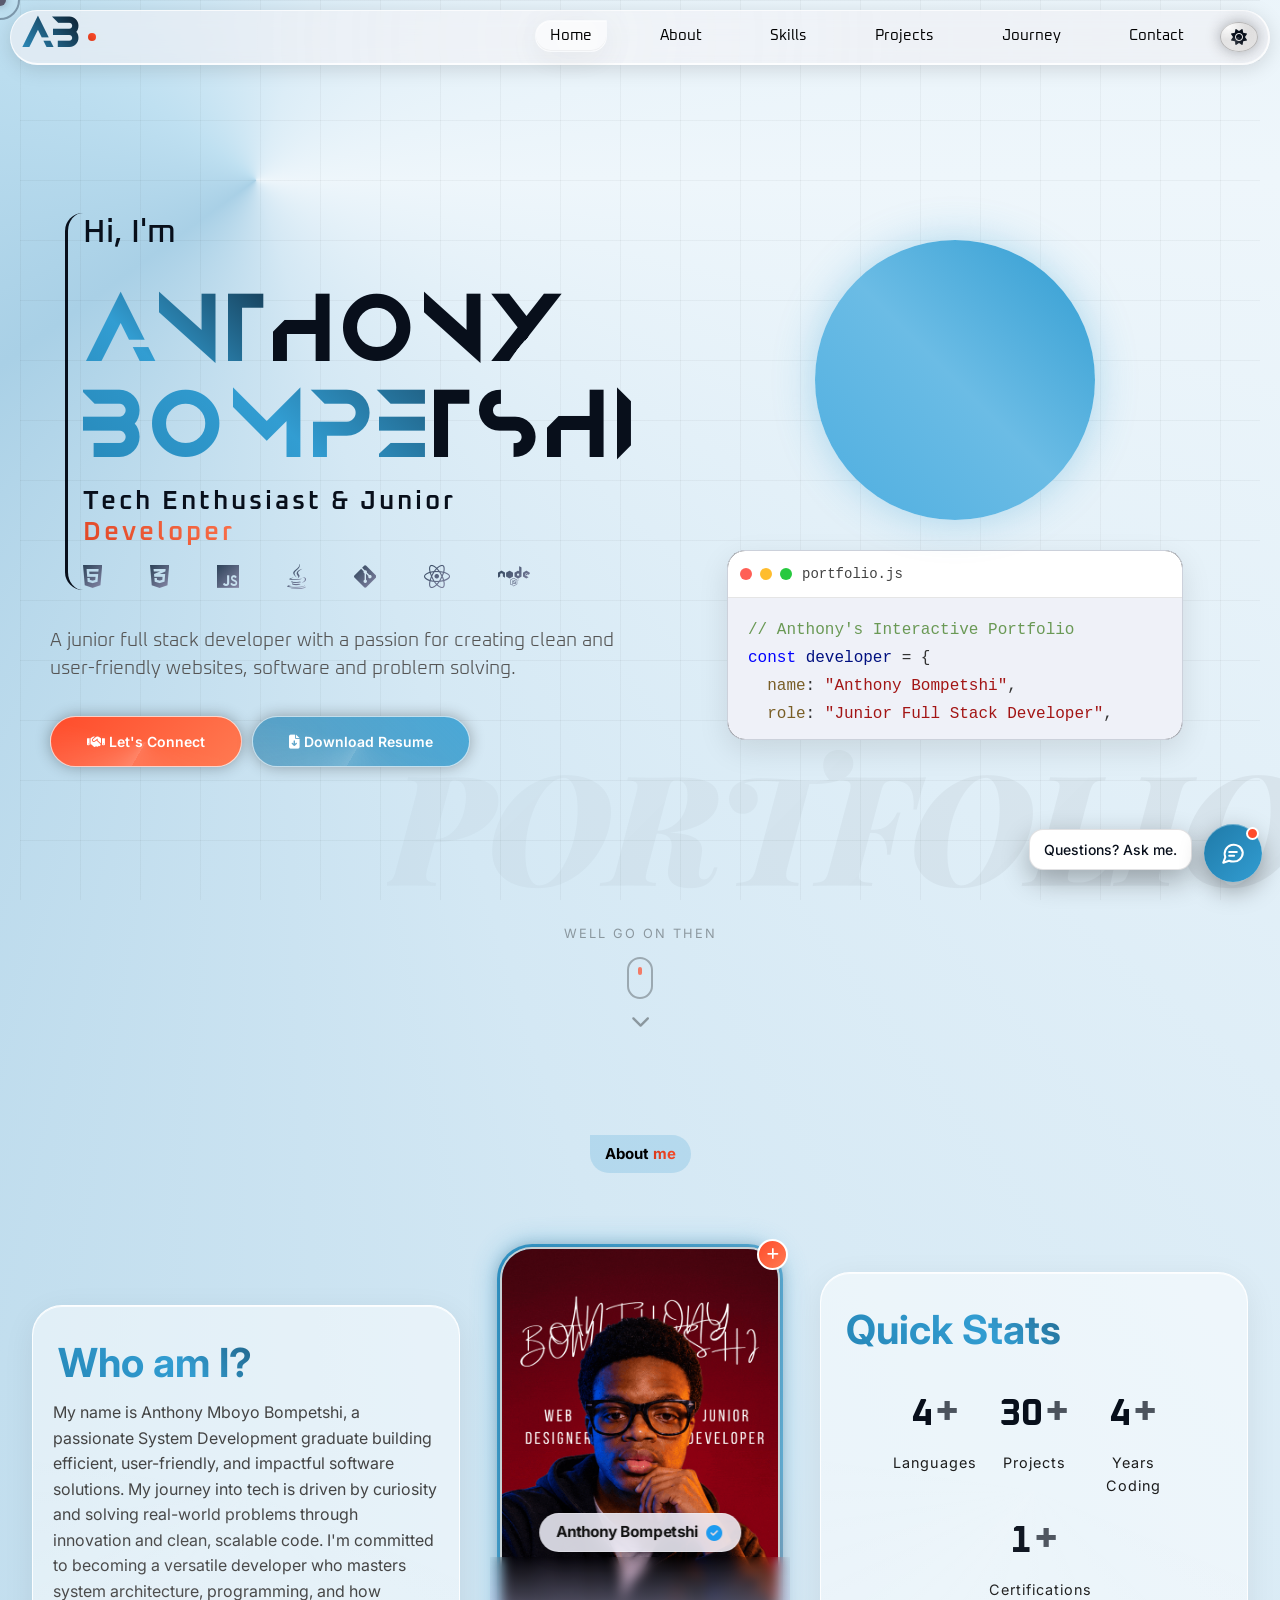
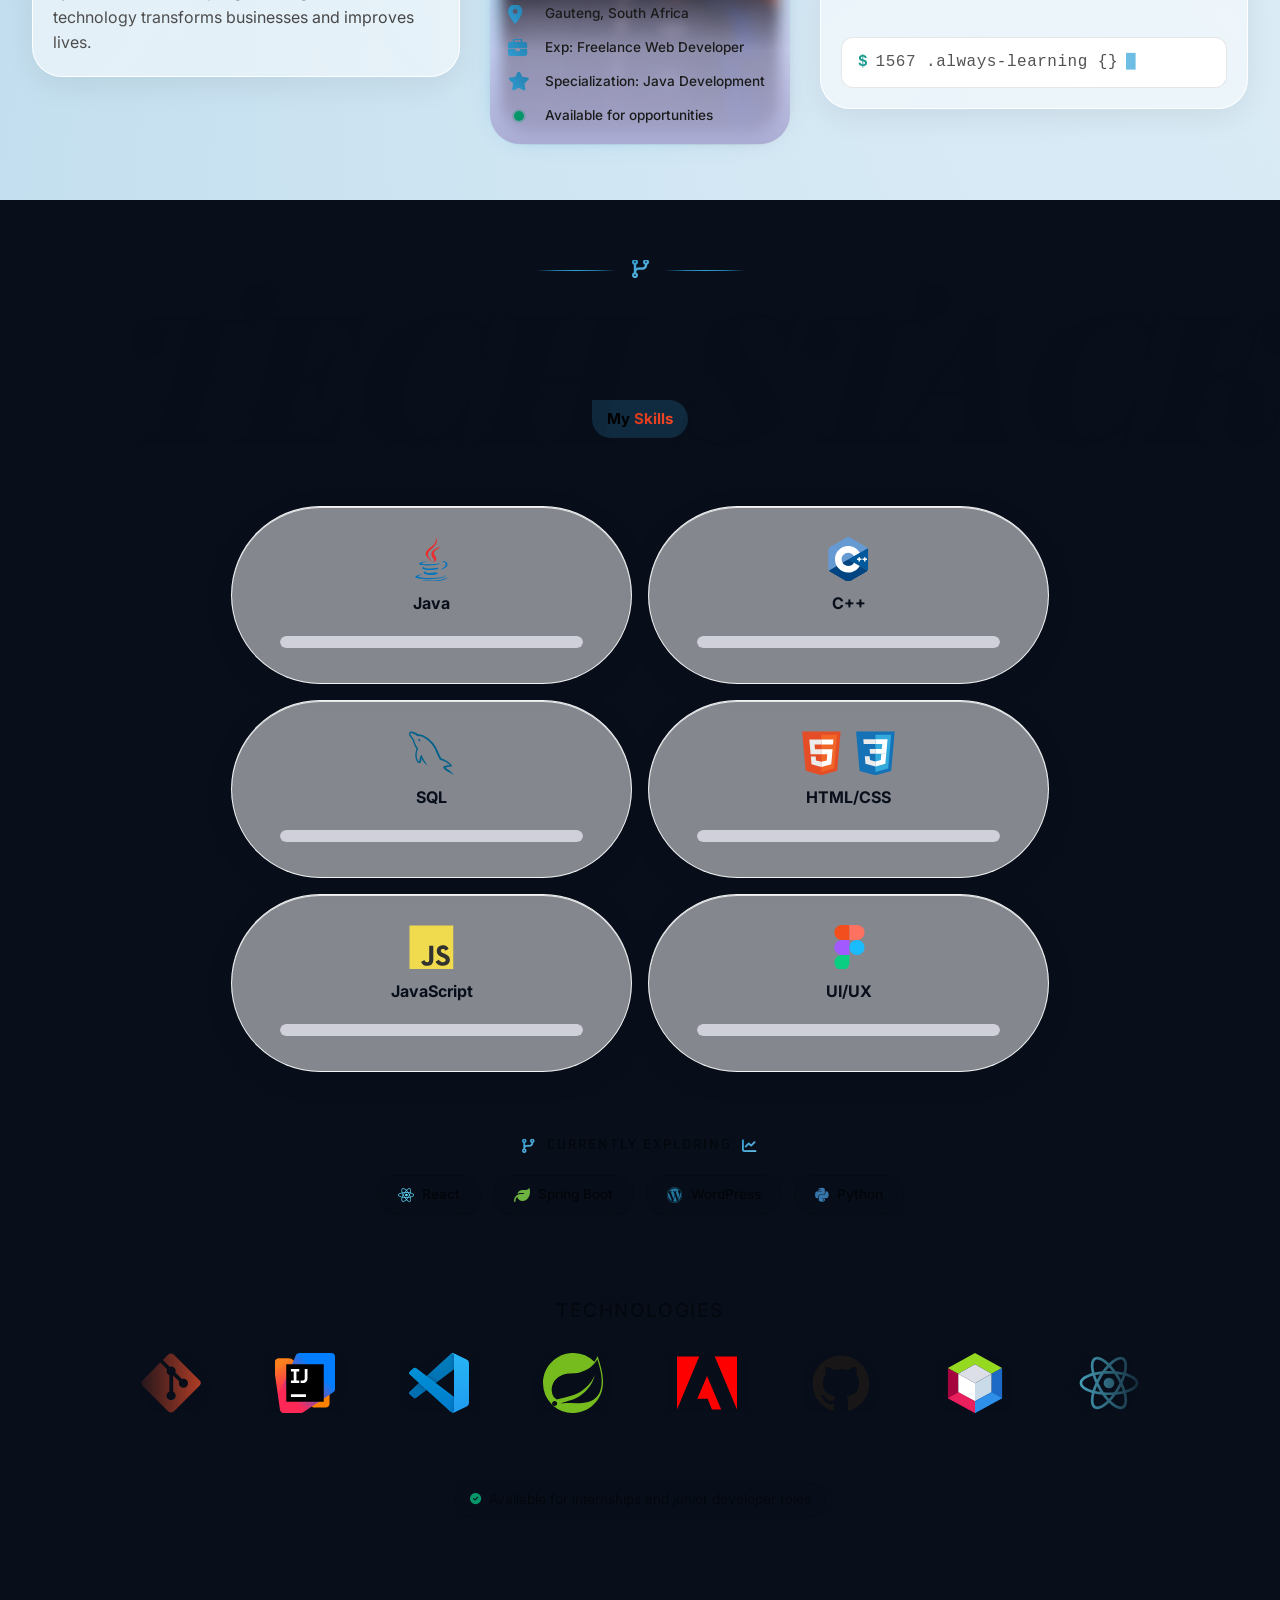
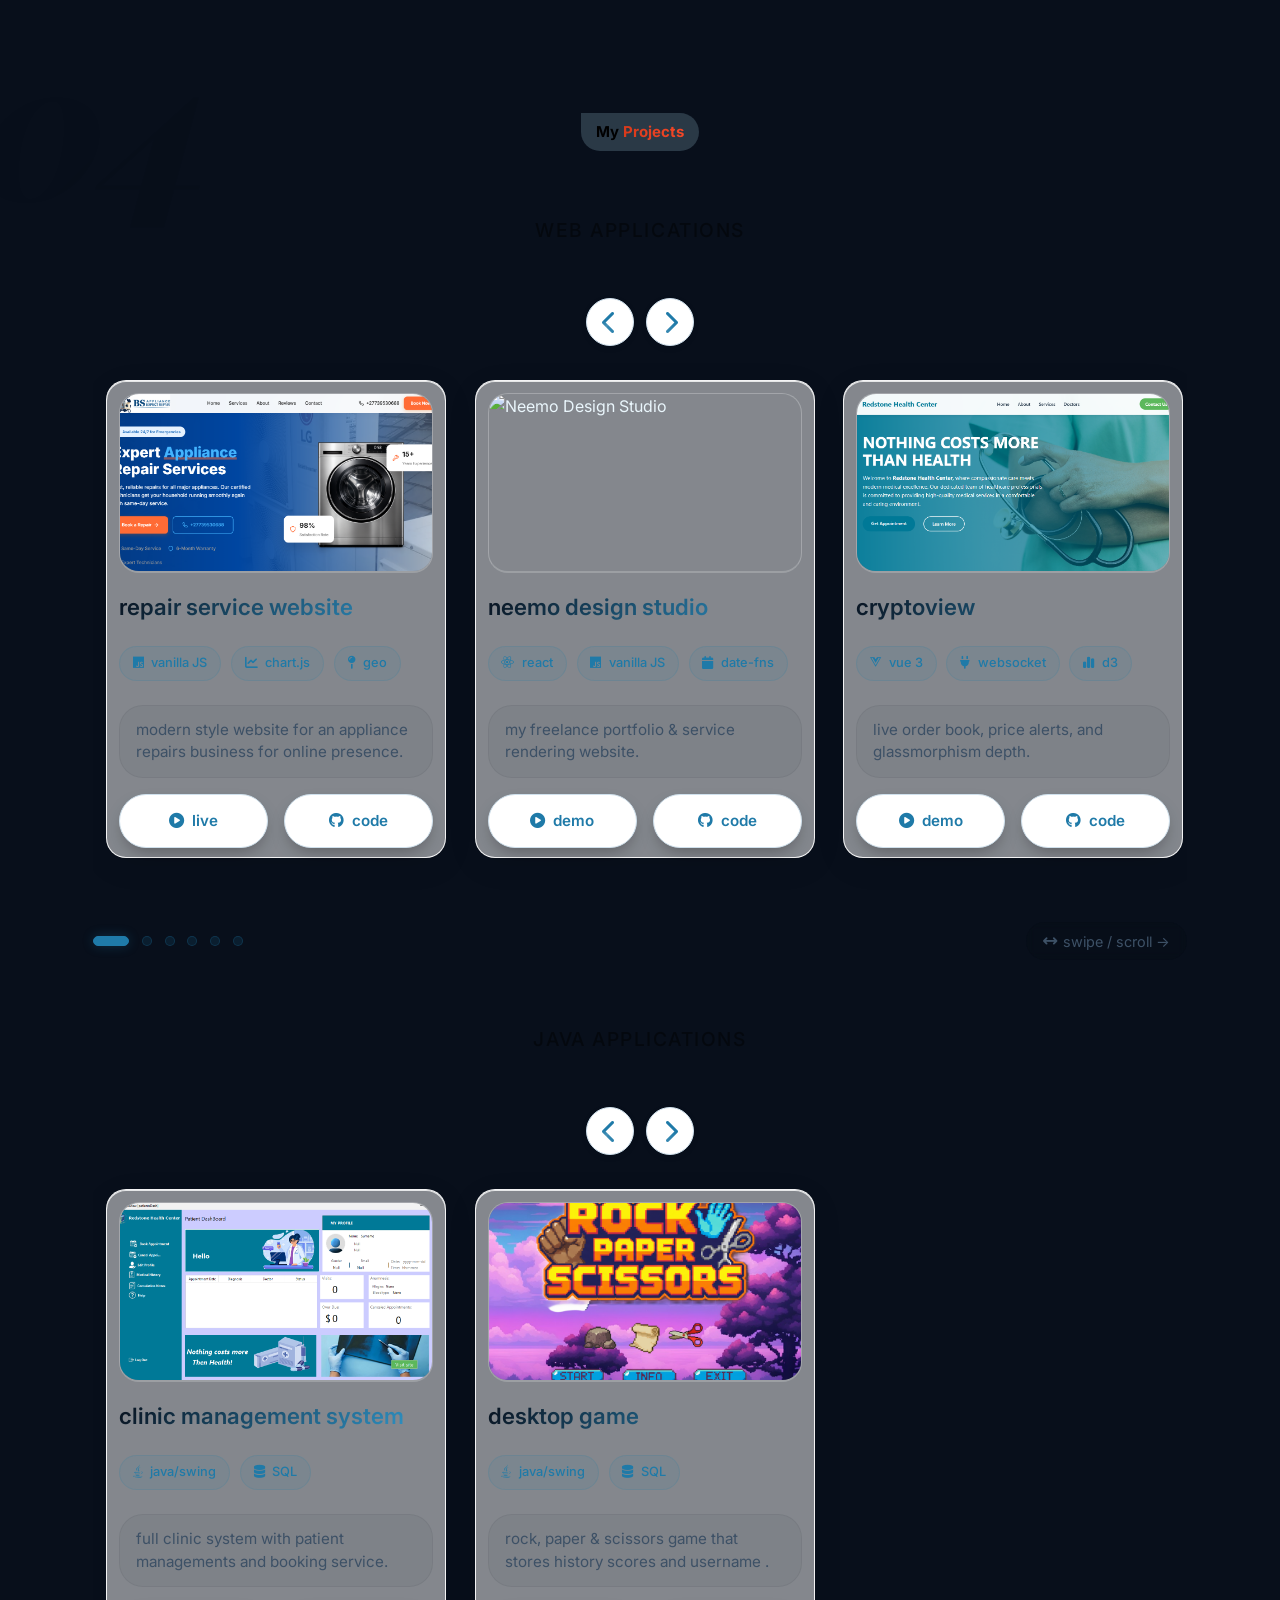
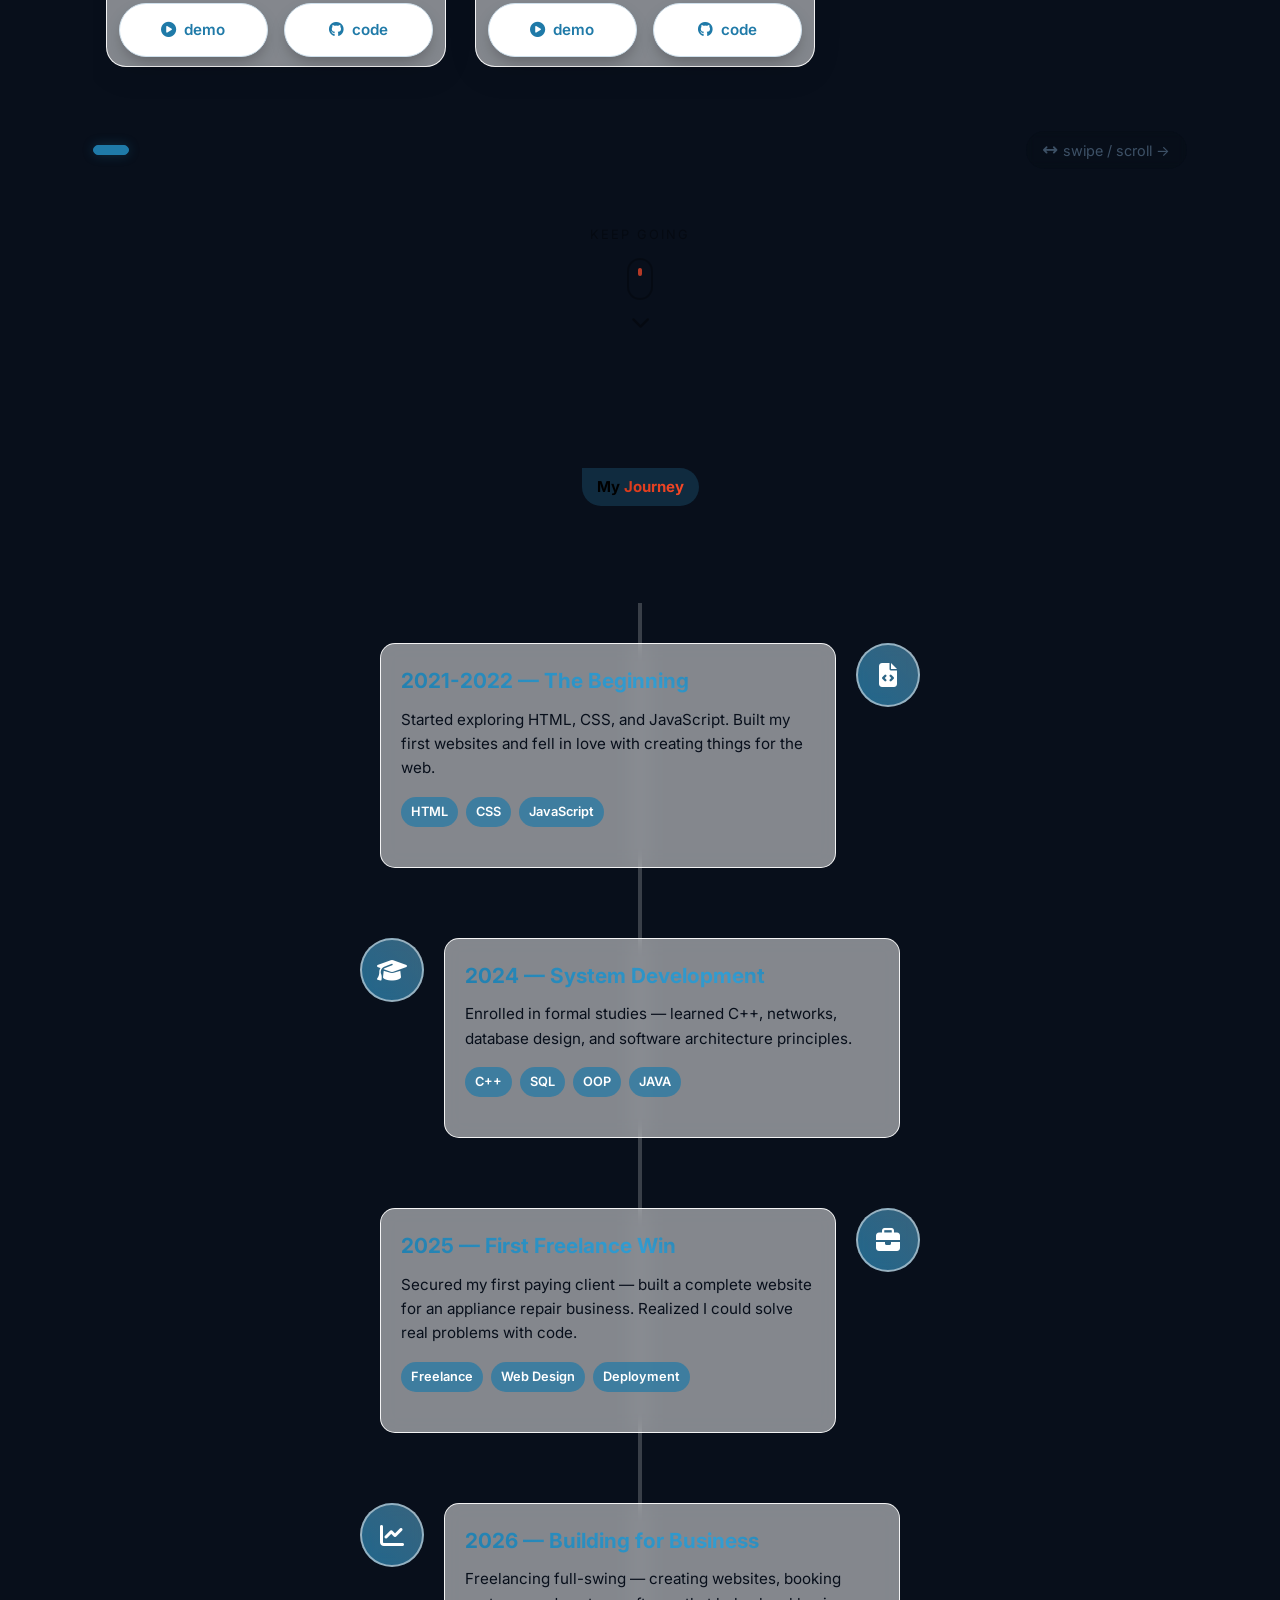
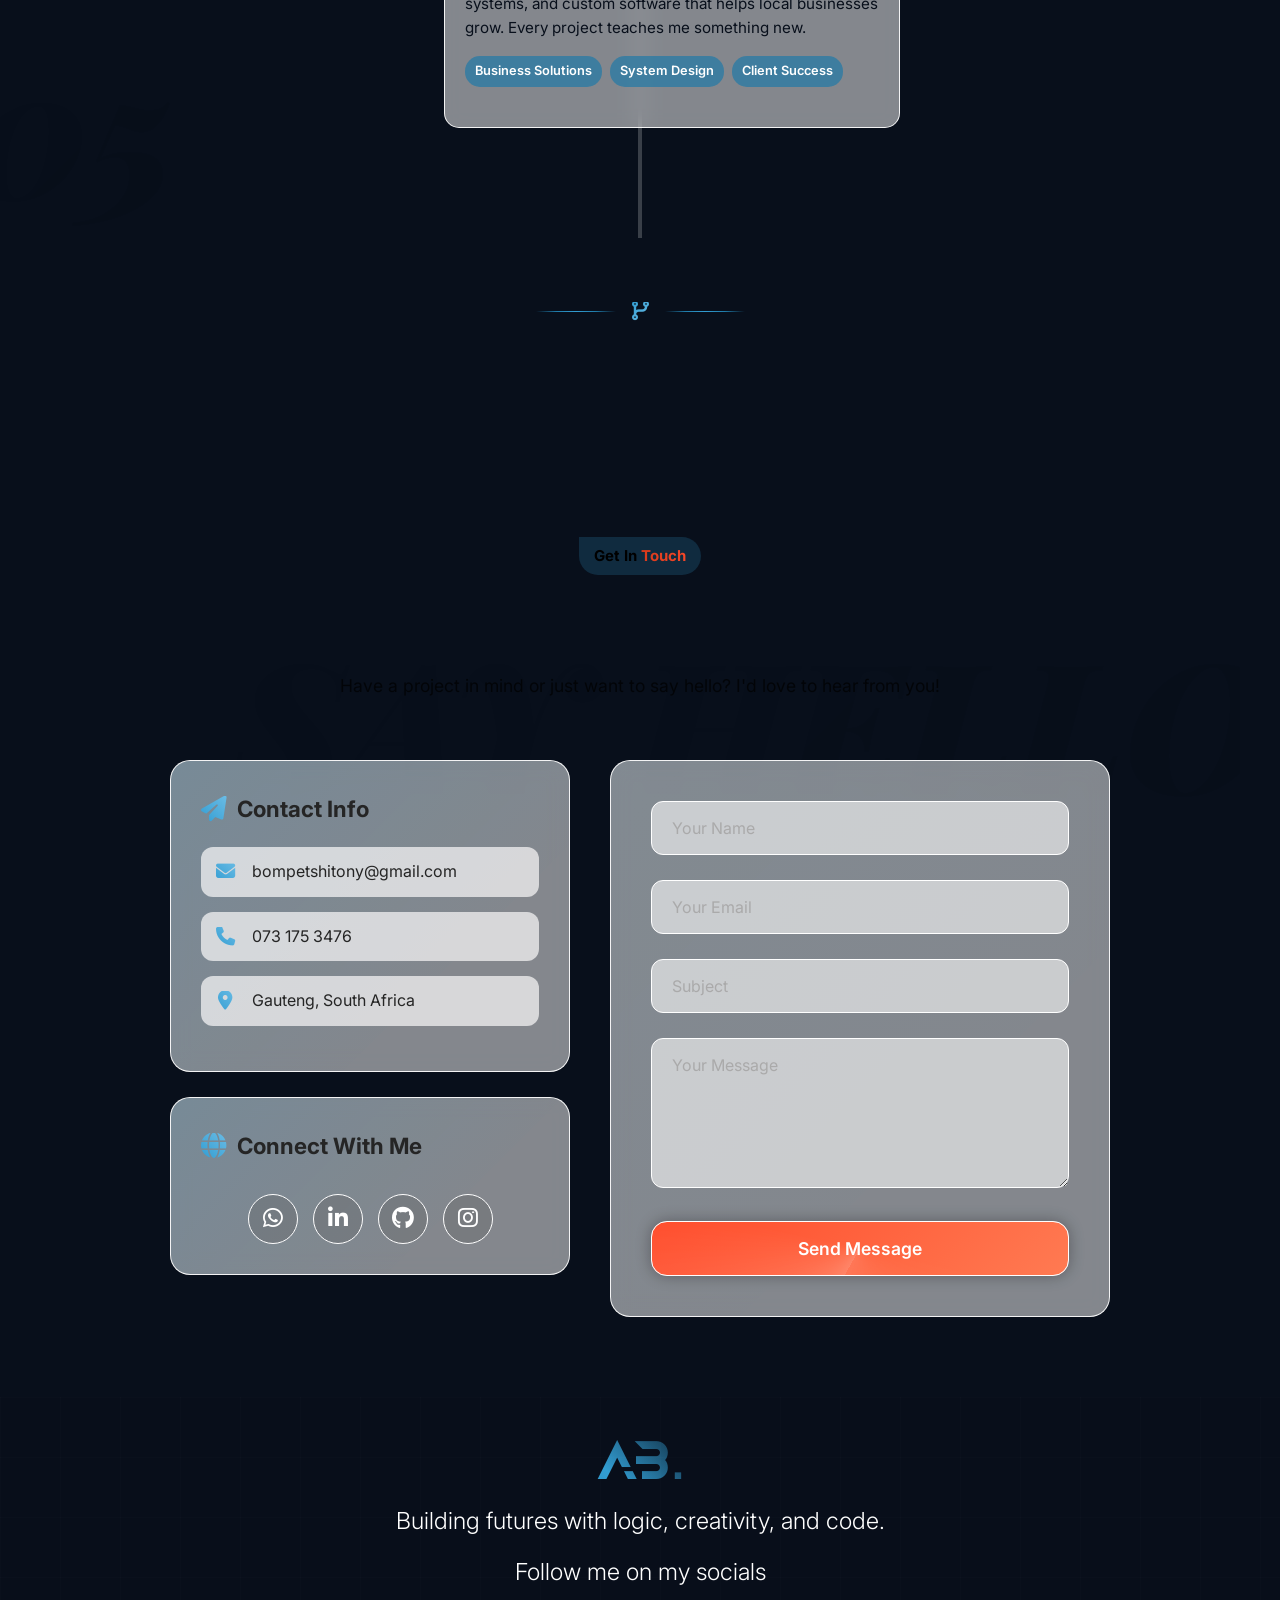
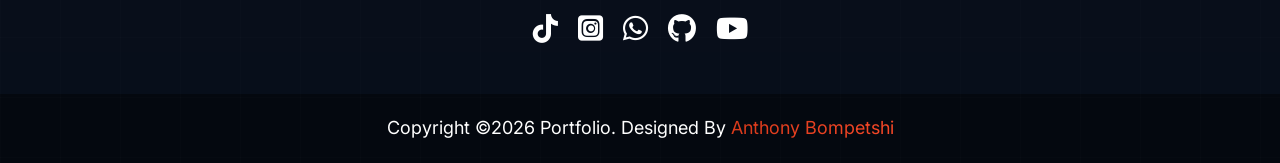
==== commit 33661049: "Add files via upload" ====
--- a/index.html
+++ b/index.html
@@ -1,9 +1,203 @@
 <!DOCTYPE html>
-<html lang="en">
+<html lang="en-ZA">
 <head>
 <meta charset="UTF-8">
 <meta name="viewport" content="width=device-width, initial-scale=1.0, maximum-scale=1.0, user-scalable=no, viewport-fit=cover">
-<title>Anthony Bompetshi | Web Designer & Junior Developer</title>
+<title>Anthony Bompetshi | Web Designer, Developer & Digital Marketer</title>
+
+<!-- ===================== SEO ===================== -->
+<meta name="description" content="Web designer, digital marketer and software developer in South Africa. Anthony Bompetshi, founder of Neemo Design Studio, builds websites and software.">
+<meta name="author" content="Anthony Bompetshi">
+<meta name="robots" content="index, follow, max-image-preview:large, max-snippet:-1, max-video-preview:-1">
+<link rel="canonical" href="https://YOUR-DOMAIN.com/">
+<link rel="alternate" hreflang="en-za" href="https://YOUR-DOMAIN.com/">
+<link rel="alternate" hreflang="x-default" href="https://YOUR-DOMAIN.com/">
+<meta name="theme-color" content="#080f1b">
+<meta name="geo.region" content="ZA-GT">
+<meta name="geo.placename" content="Gauteng, South Africa">
+
+<!-- Open Graph (WhatsApp, Facebook, LinkedIn) -->
+<meta property="og:type" content="profile">
+<meta property="og:site_name" content="Anthony Bompetshi">
+<meta property="og:title" content="Anthony Bompetshi | Web Designer, Developer & Digital Marketer">
+<meta property="og:description" content="Web designer, digital marketer & software developer in South Africa. Founder of Neemo Design Studio.">
+<meta property="og:url" content="https://YOUR-DOMAIN.com/">
+<meta property="og:locale" content="en_ZA">
+<meta property="og:image" content="https://YOUR-DOMAIN.com/images/og-image.jpg">
+<meta property="og:image:width" content="1200">
+<meta property="og:image:height" content="630">
+<meta property="og:image:alt" content="Anthony Bompetshi — web designer, digital marketer and software developer">
+<meta property="profile:first_name" content="Anthony">
+<meta property="profile:last_name" content="Bompetshi">
+
+<!-- Twitter / X card -->
+<meta name="twitter:card" content="summary_large_image">
+<meta name="twitter:title" content="Anthony Bompetshi | Web Designer, Developer & Digital Marketer">
+<meta name="twitter:description" content="Web designer, digital marketer & software developer in South Africa. Founder of Neemo Design Studio.">
+<meta name="twitter:image" content="https://YOUR-DOMAIN.com/images/og-image.jpg">
+
+<!-- Structured data (JSON-LD): Person + Neemo Design Studio + WebSite + ProfilePage -->
+<script type="application/ld+json">
+{
+  "@context": "https://schema.org",
+  "@graph": [
+    {
+      "@type": "Person",
+      "@id": "https://YOUR-DOMAIN.com/#person",
+      "name": "Anthony Bompetshi",
+      "givenName": "Anthony",
+      "additionalName": "Mboyo",
+      "familyName": "Bompetshi",
+      "alternateName": "Anthony Mboyo Bompetshi",
+      "birthDate": "2003-03-31",
+      "nationality": [
+        {
+          "@type": "Country",
+          "name": "Democratic Republic of the Congo"
+        },
+        {
+          "@type": "Country",
+          "name": "Mozambique"
+        }
+      ],
+      "jobTitle": "Web Designer, Digital Marketer & Software Developer",
+      "hasOccupation": [
+        {
+          "@type": "Occupation",
+          "name": "Web Designer",
+          "occupationLocation": {
+            "@type": "Country",
+            "name": "South Africa"
+          }
+        },
+        {
+          "@type": "Occupation",
+          "name": "Digital Marketer",
+          "occupationLocation": {
+            "@type": "Country",
+            "name": "South Africa"
+          }
+        },
+        {
+          "@type": "Occupation",
+          "name": "Software Developer",
+          "occupationLocation": {
+            "@type": "Country",
+            "name": "South Africa"
+          }
+        }
+      ],
+      "description": "Web designer, digital marketer & software developer in South Africa. Founder of Neemo Design Studio. Freelance web developer and System Development graduate specialising in Java, JavaScript and UI/UX.",
+      "url": "https://YOUR-DOMAIN.com/",
+      "image": "https://YOUR-DOMAIN.com/images/me2.png",
+      "email": "bompetshitony@gmail.com",
+      "telephone": "+27731753476",
+      "address": {
+        "@type": "PostalAddress",
+        "addressRegion": "Gauteng",
+        "addressCountry": "ZA"
+      },
+      "homeLocation": {
+        "@type": "Place",
+        "name": "Gauteng, South Africa"
+      },
+      "worksFor": {
+        "@id": "https://neemodesign.netlify.app/"
+      },
+      "knowsAbout": [
+        "Web design",
+        "Web development",
+        "UI/UX design",
+        "Responsive design",
+        "Digital marketing",
+        "Software development",
+        "Java",
+        "C++",
+        "SQL",
+        "HTML",
+        "CSS",
+        "JavaScript",
+        "System design"
+      ],
+      "sameAs": [
+        "https://github.com/A3n7h0ny",
+        "https://instagram.com/its.juss_tony",
+        "https://tiktok.com/@its.juss_tony",
+        "https://youtube.com/@tonybompetshi2329"
+      ],
+      "mainEntityOfPage": {
+        "@id": "https://YOUR-DOMAIN.com/#profilepage"
+      }
+    },
+    {
+      "@type": [
+        "Organization",
+        "ProfessionalService"
+      ],
+      "@id": "https://YOUR-DOMAIN.com/#neemo",
+      "name": "Neemo Design Studio",
+      "description": "Web design, web development, digital marketing and custom software for small and local businesses in South Africa.",
+      "founder": {
+        "@id": "https://YOUR-DOMAIN.com/#person"
+      },
+      "address": {
+        "@type": "PostalAddress",
+        "addressRegion": "Gauteng",
+        "addressCountry": "ZA"
+      },
+      "areaServed": {
+        "@type": "Country",
+        "name": "South Africa"
+      },
+      "email": "bompetshitony@gmail.com",
+      "telephone": "+27731753476",
+      "serviceType": [
+        "Web design",
+        "Web development",
+        "Digital marketing",
+        "Software development"
+      ]
+    },
+    {
+      "@type": "WebSite",
+      "@id": "https://YOUR-DOMAIN.com/#website",
+      "url": "https://YOUR-DOMAIN.com/",
+      "name": "Anthony Bompetshi — Portfolio",
+      "inLanguage": "en-ZA",
+      "publisher": {
+        "@id": "https://YOUR-DOMAIN.com/#person"
+      }
+    },
+    {
+      "@type": "ProfilePage",
+      "@id": "https://YOUR-DOMAIN.com/#profilepage",
+      "url": "https://YOUR-DOMAIN.com/",
+      "name": "Anthony Bompetshi | Web Designer, Developer & Digital Marketer",
+      "description": "Web designer, digital marketer and software developer in South Africa. Anthony Bompetshi, founder of Neemo Design Studio, builds websites and software.",
+      "inLanguage": "en-ZA",
+      "isPartOf": {
+        "@id": "https://YOUR-DOMAIN.com/#website"
+      },
+      "mainEntity": {
+        "@id": "https://YOUR-DOMAIN.com/#person"
+      },
+      "dateModified": "2026-11-17",
+      "hasPart": [
+        {
+          "@type": "CreativeWork",
+          "name": "BS Appliance Expect Repair website",
+          "url": "https://bsapplianceexpectrepairs.co.za/",
+          "about": "Website for an appliance repair business, built for online presence.",
+          "creator": {
+            "@id": "https://YOUR-DOMAIN.com/#person"
+          }
+        }
+      ]
+    }
+  ]
+}
+</script>
+<!-- =================== END SEO =================== -->
 
 <!-- Preconnect -->
 <link rel="preconnect" href="https://fonts.googleapis.com">
@@ -22,6 +216,7 @@
 <noscript><link rel="stylesheet" href="https://cdnjs.cloudflare.com/ajax/libs/font-awesome/6.5.2/css/all.min.css"></noscript>
 
 <link rel="stylesheet" href="home.css?v=1.0.1">
+<link rel="stylesheet" href="chatbot.css?v=1.0.0">
 </head>
 <body>
 
@@ -414,7 +609,7 @@
 
           <div class="project-card">
             <div class="card-picture"><img src="images/BSA.png" alt="BS Appliance Expect Repair" width="340" height="180" loading="lazy"></div>
-            <h3 class="card-title">Repair Service Website</h3>
+            <h3 class="card-title">repair service website</h3>
             <div class="lang-tools">
               <span class="chip"><i class="fab fa-js" aria-hidden="true"></i> vanilla JS</span>
               <span class="chip"><i class="fas fa-chart-line" aria-hidden="true"></i> chart.js</span>
@@ -428,16 +623,16 @@
           </div>
 
           <div class="project-card">
-            <div class="card-picture"><i class="fas fa-list-check" aria-hidden="true"></i></div>
-            <h3 class="card-title">doflow</h3>
+            <div class="card-picture"><img src="images/Screenshot 2026-11-17 102937.png" alt="Neemo Design Studio" width="340" height="180" loading="lazy"></div>
+            <h3 class="card-title">neemo design studio</h3>
             <div class="lang-tools">
               <span class="chip"><i class="fab fa-react" aria-hidden="true"></i> react</span>
-              <span class="chip"><i class="fas fa-bolt" aria-hidden="true"></i> vite</span>
+              <span class="chip"><i class="fab fa-js" aria-hidden="true"></i> vanilla JS</span>
               <span class="chip"><i class="fas fa-calendar" aria-hidden="true"></i> date-fns</span>
             </div>
-            <p class="card-description">smart tasks with drag &amp; drop, due reminders, and frosted backlogs.</p>
+            <p class="card-description">my freelance portfolio &amp; service rendering website.</p>
             <div class="button-group">
-              <a href="#" class="btn" onclick="return demoAlert('demo')"><i class="fas fa-play-circle" aria-hidden="true"></i> demo</a>
+              <a href="https://neemodesign.netlify.app/" class="btn" onclick="return demoAlert('demo')"><i class="fas fa-play-circle" aria-hidden="true"></i> demo</a>
               <a href="#" class="btn" onclick="return demoAlert('github')"><i class="fab fa-github" aria-hidden="true"></i> code</a>
             </div>
           </div>
@@ -726,6 +921,7 @@
 <div class="cursor-dot"></div>
 <div class="cursor-outline"></div>
 
+<script src="chatbot.js?v=1.0.0" defer></script>
 <script src="portfilioJS.js?v=1.0.0"></script>
 </body>
 </html>
--- a/chatbot.css
+++ b/chatbot.css
@@ -0,0 +1,361 @@
+/* ============================================================
+   chatbot.css — guided FAQ assistant
+   Self-contained. Every class is prefixed .ab- so it can't clash
+   with the portfolio styles. Colours come from your theme tokens
+   (--azure / --verm / --ink, or --blue / --red for the Raven theme)
+   with hard-coded fallbacks.
+   ============================================================ */
+
+.ab-bot {
+  --ab-accent:       var(--azure,       var(--blue,       #329dd2));
+  --ab-accent-light: var(--azure-light, var(--blue-light, #6bbce5));
+  --ab-accent-deep:  var(--azure-deep,  var(--blue-deep,  #1f7aa8));
+  --ab-pop:          var(--verm,        var(--red,        #ff4c2b));
+  --ab-pop-light:    var(--verm-light,  var(--red-light,  #ff7a52));
+  --ab-panel:        var(--ink-2, #0d1829);
+  --ab-head:         var(--ink-3, #14233a);
+  --ab-text:         #ffffff;
+  --ab-muted:        rgba(255, 255, 255, 0.62);
+  --ab-bubble:       rgba(255, 255, 255, 0.08);
+  --ab-line:         rgba(255, 255, 255, 0.14);
+  --ab-link:         var(--ab-accent-light);
+
+  position: fixed;
+  right: 18px;
+  bottom: calc(18px + env(safe-area-inset-bottom, 0px));
+  z-index: 9000;                       /* above nav (1000), below splash (9999) and story viewer (99999) */
+  font-family: 'Inter', system-ui, -apple-system, 'Segoe UI', Roboto, sans-serif;
+  font-size: 15px;
+  line-height: 1.5;
+  color: var(--ab-text);
+}
+
+body.light-mode .ab-bot {
+  --ab-panel:  #ffffff;
+  --ab-head:   #eef6fb;
+  --ab-text:   var(--ink, #080f1b);
+  --ab-muted:  rgba(8, 15, 27, 0.6);
+  --ab-bubble: #eef6fb;
+  --ab-line:   rgba(8, 15, 27, 0.12);
+  --ab-link:   var(--ab-accent-deep);
+}
+
+/* ---------- button reset (beats the site's global glass `button` styles) ---------- */
+.ab-bot .ab-btn {
+  all: unset;
+  box-sizing: border-box;
+  -webkit-tap-highlight-color: transparent;
+}
+.ab-bot .ab-btn::before,
+.ab-bot .ab-btn::after { content: none !important; display: none !important; }
+.ab-bot .ab-btn:hover  { transform: none; }
+.ab-bot .ab-btn:focus-visible {
+  outline: 2px solid var(--ab-pop);
+  outline-offset: 3px;
+}
+
+/* ---------- launcher ---------- */
+.ab-bot .ab-launcher {
+  position: relative;
+  display: grid;
+  place-items: center;
+  width: 58px;
+  height: 58px;
+  border-radius: 50%;
+  color: #fff;
+  background: linear-gradient(135deg, var(--ab-accent-deep), var(--ab-accent));
+  box-shadow: 0 8px 24px rgba(0, 0, 0, 0.35), inset 0 1px 0 rgba(255, 255, 255, 0.35);
+  transition: transform 0.2s ease, box-shadow 0.2s ease;
+}
+.ab-bot .ab-launcher:hover { transform: scale(1.07); }
+.ab-bot .ab-launcher .ab-icon { grid-area: 1 / 1; display: grid; place-items: center; transition: opacity 0.18s ease, transform 0.18s ease; }
+.ab-bot .ab-launcher .ab-icon svg { width: 26px; height: 26px; display: block; }
+.ab-bot .ab-launcher .ab-icon--close { opacity: 0; transform: rotate(-60deg) scale(0.6); }
+.ab-bot.is-open .ab-launcher .ab-icon--chat  { opacity: 0; transform: rotate(60deg) scale(0.6); }
+.ab-bot.is-open .ab-launcher .ab-icon--close { opacity: 1; transform: none; }
+
+.ab-pulse {
+  position: absolute;
+  top: 3px;
+  right: 3px;
+  width: 13px;
+  height: 13px;
+  border-radius: 50%;
+  background: var(--ab-pop);
+  border: 2px solid var(--ink, #080f1b);
+  animation: abPulse 2s ease infinite;
+}
+body.light-mode .ab-pulse { border-color: #fff; }
+.ab-bot.is-open .ab-pulse { display: none; }
+
+@keyframes abPulse {
+  0%, 100% { box-shadow: 0 0 0 0 rgba(255, 76, 43, 0.55); }
+  50%      { box-shadow: 0 0 0 7px rgba(255, 76, 43, 0); }
+}
+
+/* ---------- hint bubble ---------- */
+.ab-hint {
+  position: absolute;
+  right: 70px;
+  bottom: 12px;
+  padding: 9px 14px;
+  border-radius: 14px;
+  background: var(--ab-panel);
+  color: var(--ab-text);
+  border: 1px solid var(--ab-line);
+  box-shadow: 0 10px 28px rgba(0, 0, 0, 0.3);
+  font-size: 14px;
+  font-weight: 500;
+  white-space: nowrap;
+  opacity: 0;
+  visibility: hidden;
+  transform: translateX(8px);
+  transition: opacity 0.25s ease, transform 0.25s ease, visibility 0s 0.25s;
+  pointer-events: none;
+}
+.ab-hint.is-visible { opacity: 1; visibility: visible; transform: none; transition-delay: 0s; }
+
+/* ---------- panel ---------- */
+.ab-panel {
+  position: absolute;
+  right: 0;
+  bottom: 72px;
+  width: min(380px, calc(100vw - 36px));
+  height: min(560px, calc(100vh - 110px));
+  height: min(560px, calc(100dvh - 110px));
+  display: flex;
+  flex-direction: column;
+  background: var(--ab-panel);
+  border: 1px solid var(--ab-line);
+  border-radius: 22px;
+  box-shadow: 0 24px 60px rgba(0, 0, 0, 0.5);
+  overflow: hidden;
+  transform-origin: bottom right;
+  opacity: 0;
+  visibility: hidden;
+  transform: translateY(10px) scale(0.97);
+  transition: opacity 0.18s ease, transform 0.18s ease, visibility 0s 0.18s;
+}
+.ab-bot.is-open .ab-panel {
+  opacity: 1;
+  visibility: visible;
+  transform: none;
+  transition-delay: 0s;
+}
+
+/* header */
+.ab-head {
+  display: flex;
+  align-items: center;
+  gap: 12px;
+  padding: 14px 14px 14px 16px;
+  background: var(--ab-head);
+  border-bottom: 1px solid var(--ab-line);
+}
+.ab-avatar {
+  position: relative;
+  flex: none;
+  display: grid;
+  place-items: center;
+  width: 42px;
+  height: 42px;
+  border-radius: 50%;
+  background: linear-gradient(135deg, var(--ab-accent-deep), var(--ab-accent));
+  color: #fff;
+  font-weight: 700;
+  font-size: 14px;
+  overflow: visible;
+}
+.ab-avatar img { width: 100%; height: 100%; border-radius: 50%; object-fit: cover; display: block; }
+.ab-avatar .ab-dot {
+  position: absolute;
+  right: -1px;
+  bottom: -1px;
+  width: 11px;
+  height: 11px;
+  border-radius: 50%;
+  background: var(--ab-pop);
+  border: 2px solid var(--ab-head);
+}
+.ab-title { display: flex; flex-direction: column; min-width: 0; flex: 1; }
+.ab-title strong { font-size: 15px; font-weight: 600; line-height: 1.25; }
+.ab-title span   { font-size: 12px; color: var(--ab-muted); }
+
+.ab-bot .ab-close {
+  flex: none;
+  display: grid;
+  place-items: center;
+  width: 34px;
+  height: 34px;
+  border-radius: 50%;
+  color: var(--ab-muted);
+  cursor: pointer;
+  transition: background 0.15s ease, color 0.15s ease;
+}
+.ab-bot .ab-close:hover { background: var(--ab-bubble); color: var(--ab-text); }
+.ab-close svg { width: 18px; height: 18px; display: block; }
+
+/* log */
+.ab-log {
+  flex: 1;
+  min-height: 0;
+  overflow-y: auto;
+  overscroll-behavior: contain;
+  padding: 16px 14px 8px;
+  display: flex;
+  flex-direction: column;
+  gap: 10px;
+  scrollbar-width: thin;
+  scrollbar-color: var(--ab-accent) transparent;
+}
+
+.ab-msg {
+  max-width: 88%;
+  padding: 10px 14px;
+  border-radius: 18px;
+  word-wrap: break-word;
+  overflow-wrap: anywhere;
+  user-select: text;
+  -webkit-user-select: text;
+  animation: abIn 0.22s ease both;
+}
+.ab-msg--bot {
+  align-self: flex-start;
+  background: var(--ab-bubble);
+  border-bottom-left-radius: 6px;
+}
+.ab-msg--user {
+  align-self: flex-end;
+  background: var(--ab-accent-deep);
+  color: #fff;
+  border-bottom-right-radius: 6px;
+}
+.ab-msg p + p, .ab-msg p + ul, .ab-msg ul + p, .ab-msg p + .ab-actions, .ab-msg ul + .ab-actions { margin-top: 8px; }
+.ab-msg ul { padding-left: 18px; list-style: disc; }
+.ab-msg li + li { margin-top: 4px; }
+.ab-msg strong { font-weight: 600; }
+.ab-msg a:not(.ab-action) { color: var(--ab-link); text-decoration: underline; text-underline-offset: 2px; }
+
+/* action links inside bot messages */
+.ab-actions { display: flex; flex-wrap: wrap; gap: 8px; }
+.ab-action {
+  display: inline-flex;
+  align-items: center;
+  padding: 8px 14px;
+  border-radius: 999px;
+  font-size: 13.5px;
+  font-weight: 600;
+  text-decoration: none;
+  color: var(--ab-link);
+  border: 1px solid var(--ab-accent);
+  background: transparent;
+  transition: background 0.15s ease, color 0.15s ease;
+}
+.ab-action:hover { background: var(--ab-accent); color: #fff; }
+.ab-action--primary {
+  color: #fff;
+  border-color: transparent;
+  background: linear-gradient(135deg, var(--ab-pop), var(--ab-pop-light));
+}
+.ab-action--primary:hover { background: linear-gradient(135deg, var(--ab-pop), var(--ab-pop)); color: #fff; }
+
+/* quick-reply chips */
+.ab-chips { display: flex; flex-wrap: wrap; gap: 8px; animation: abIn 0.22s ease both; }
+.ab-bot .ab-chip {
+  display: inline-block;
+  padding: 8px 14px;
+  border-radius: 999px;
+  font-size: 13.5px;
+  font-weight: 500;
+  color: var(--ab-link);
+  border: 1px solid var(--ab-accent);
+  background: transparent;
+  cursor: pointer;
+  transition: background 0.15s ease, color 0.15s ease;
+}
+.ab-bot .ab-chip:hover { background: var(--ab-accent); color: #fff; }
+
+/* typing indicator */
+.ab-typing {
+  align-self: flex-start;
+  display: flex;
+  gap: 5px;
+  padding: 14px 16px;
+  border-radius: 18px;
+  border-bottom-left-radius: 6px;
+  background: var(--ab-bubble);
+  animation: abIn 0.2s ease both;
+}
+.ab-typing i {
+  width: 7px;
+  height: 7px;
+  border-radius: 50%;
+  background: var(--ab-muted);
+  animation: abDot 1s ease-in-out infinite;
+}
+.ab-typing i:nth-child(2) { animation-delay: 0.15s; }
+.ab-typing i:nth-child(3) { animation-delay: 0.3s; }
+
+/* input row */
+.ab-form {
+  display: flex;
+  gap: 8px;
+  padding: 10px 12px 6px;
+  background: var(--ab-panel);
+}
+.ab-input {
+  flex: 1;
+  min-width: 0;
+  box-sizing: border-box;
+  padding: 11px 16px;
+  font: inherit;
+  font-size: 16px;                    /* 16px stops iOS zooming the page on focus */
+  color: var(--ab-text);
+  background: var(--ab-bubble);
+  border: 1px solid var(--ab-line);
+  border-radius: 999px;
+  outline: none;
+  user-select: text;
+  -webkit-user-select: text;
+  transition: border-color 0.15s ease, box-shadow 0.15s ease;
+}
+.ab-input::placeholder { color: var(--ab-muted); }
+.ab-input:focus { border-color: var(--ab-accent); box-shadow: 0 0 0 3px rgba(50, 157, 210, 0.25); }
+
+.ab-bot .ab-send {
+  flex: none;
+  display: grid;
+  place-items: center;
+  width: 44px;
+  height: 44px;
+  border-radius: 50%;
+  color: #fff;
+  background: linear-gradient(135deg, var(--ab-accent-deep), var(--ab-accent));
+  cursor: pointer;
+  transition: opacity 0.15s ease;
+}
+.ab-send svg { width: 20px; height: 20px; display: block; margin-left: 2px; }
+.ab-form.is-busy .ab-send { opacity: 0.5; }
+
+.ab-note {
+  padding: 0 14px 10px;
+  font-size: 11.5px;
+  color: var(--ab-muted);
+  text-align: center;
+  background: var(--ab-panel);
+}
+
+@keyframes abIn  { from { opacity: 0; transform: translateY(6px); } to { opacity: 1; transform: none; } }
+@keyframes abDot { 0%, 60%, 100% { transform: translateY(0); opacity: 0.45; } 30% { transform: translateY(-4px); opacity: 1; } }
+
+/* ---------- small screens ---------- */
+@media (max-width: 480px) {
+  .ab-bot   { right: 12px; bottom: calc(12px + env(safe-area-inset-bottom, 0px)); }
+  .ab-panel { width: calc(100vw - 24px); bottom: 70px; height: min(560px, calc(100vh - 100px)); height: min(560px, calc(100dvh - 100px)); }
+  .ab-hint  { display: none; }
+}
+
+@media (prefers-reduced-motion: reduce) {
+  .ab-bot *, .ab-bot *::before, .ab-bot *::after { animation: none !important; transition-duration: 0.01ms !important; }
+}
+@media print { .ab-bot { display: none !important; } }
